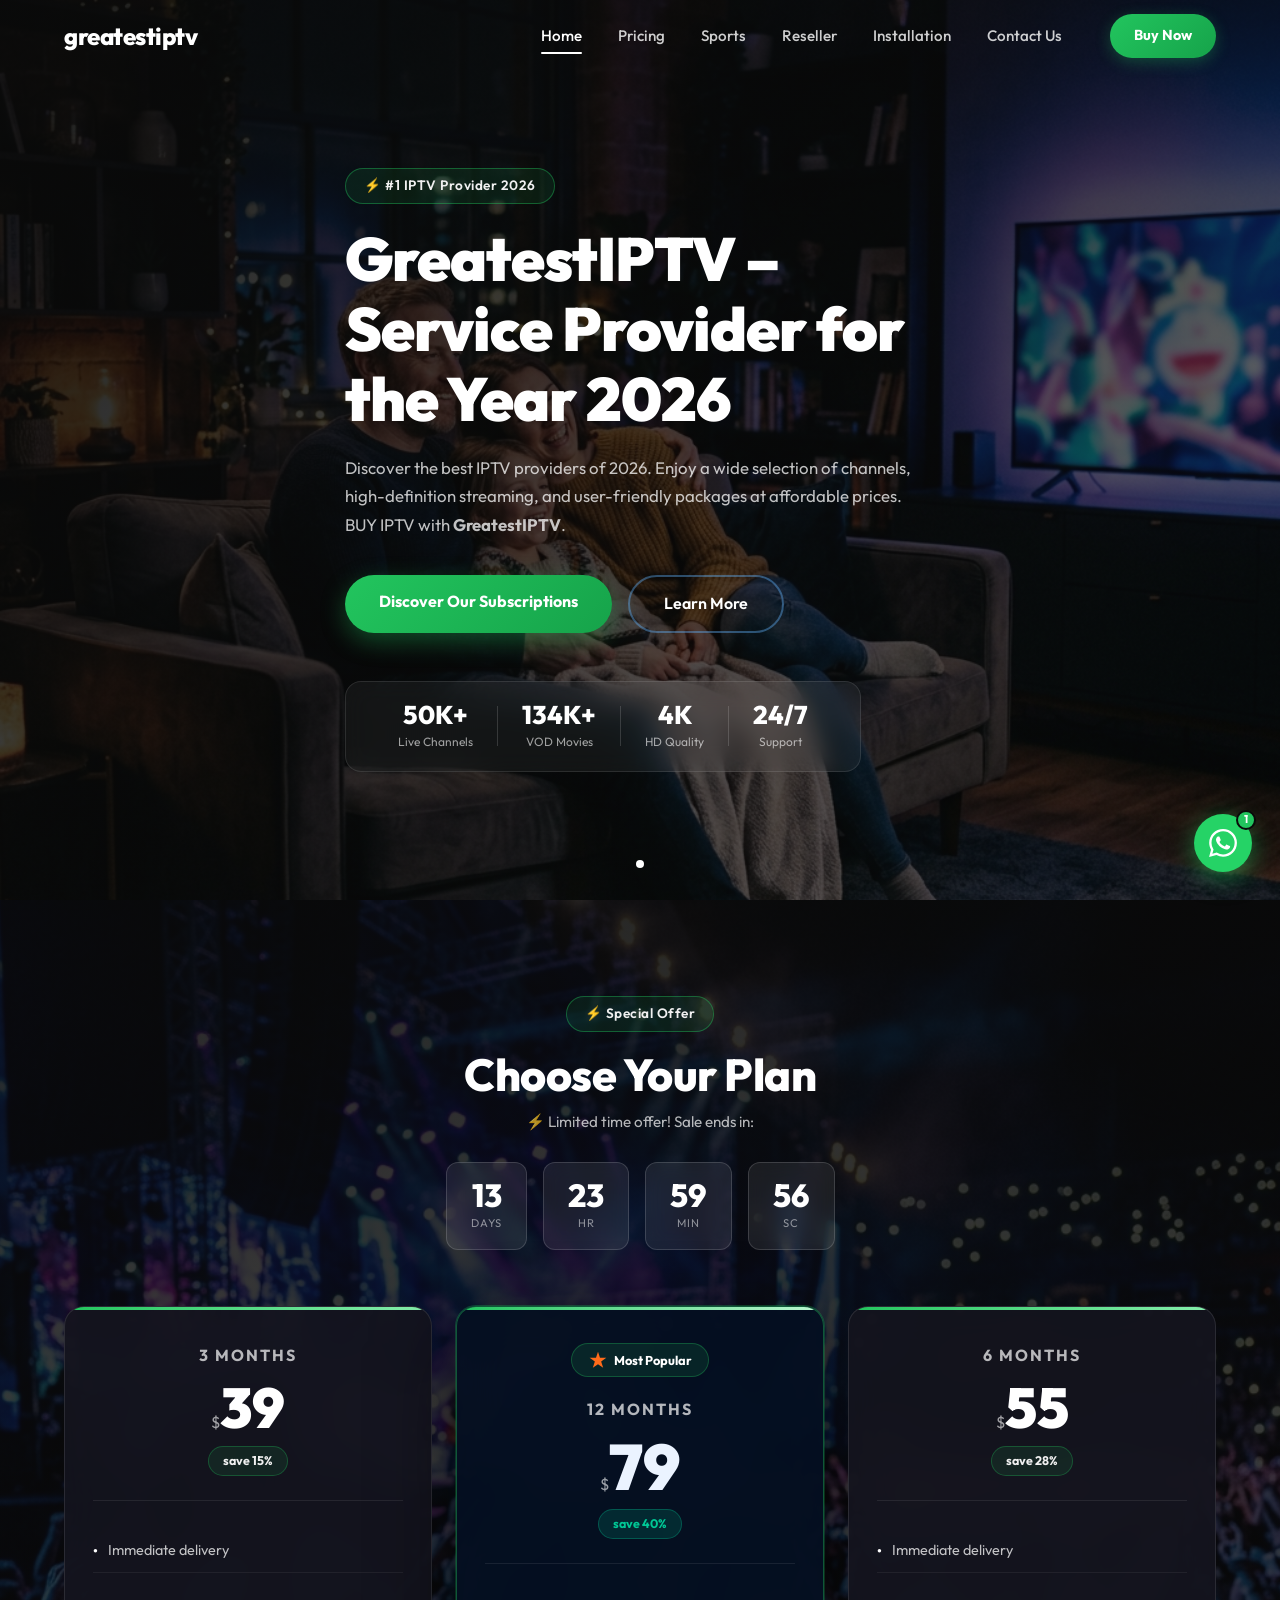
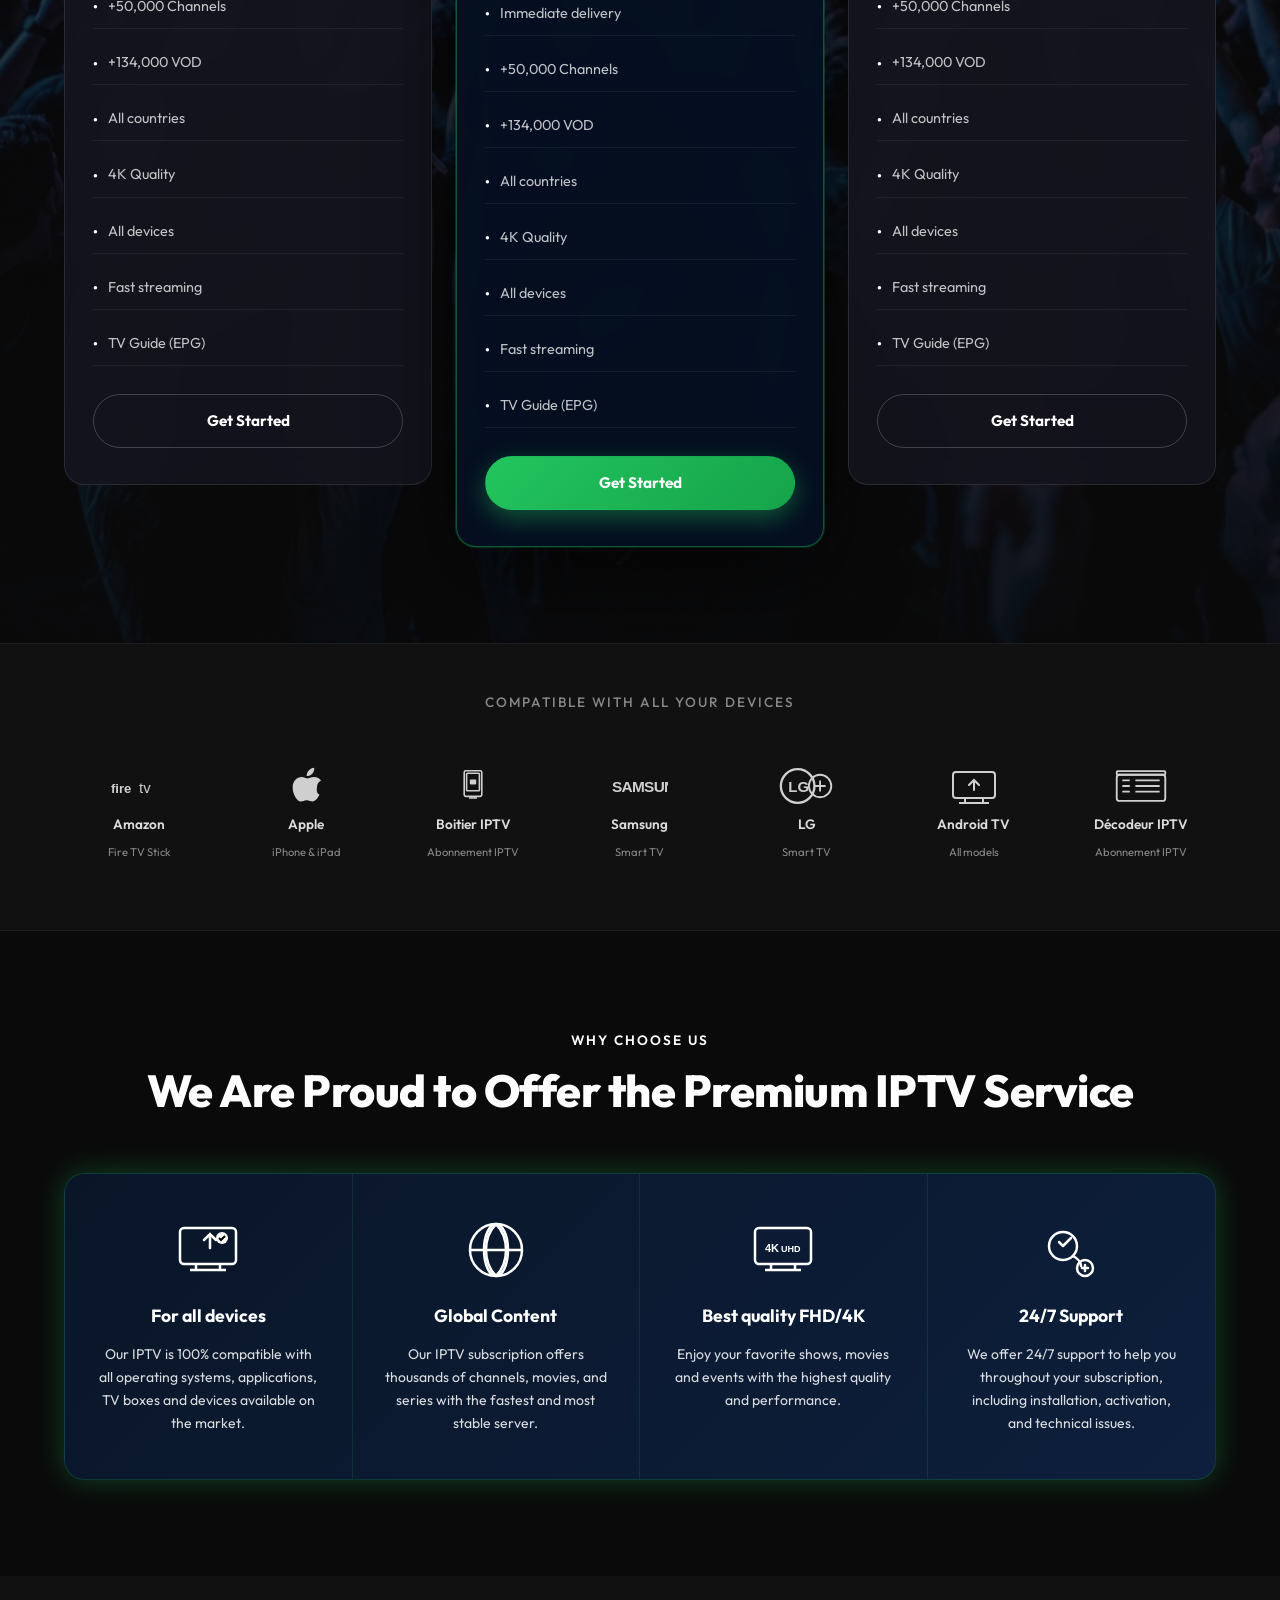
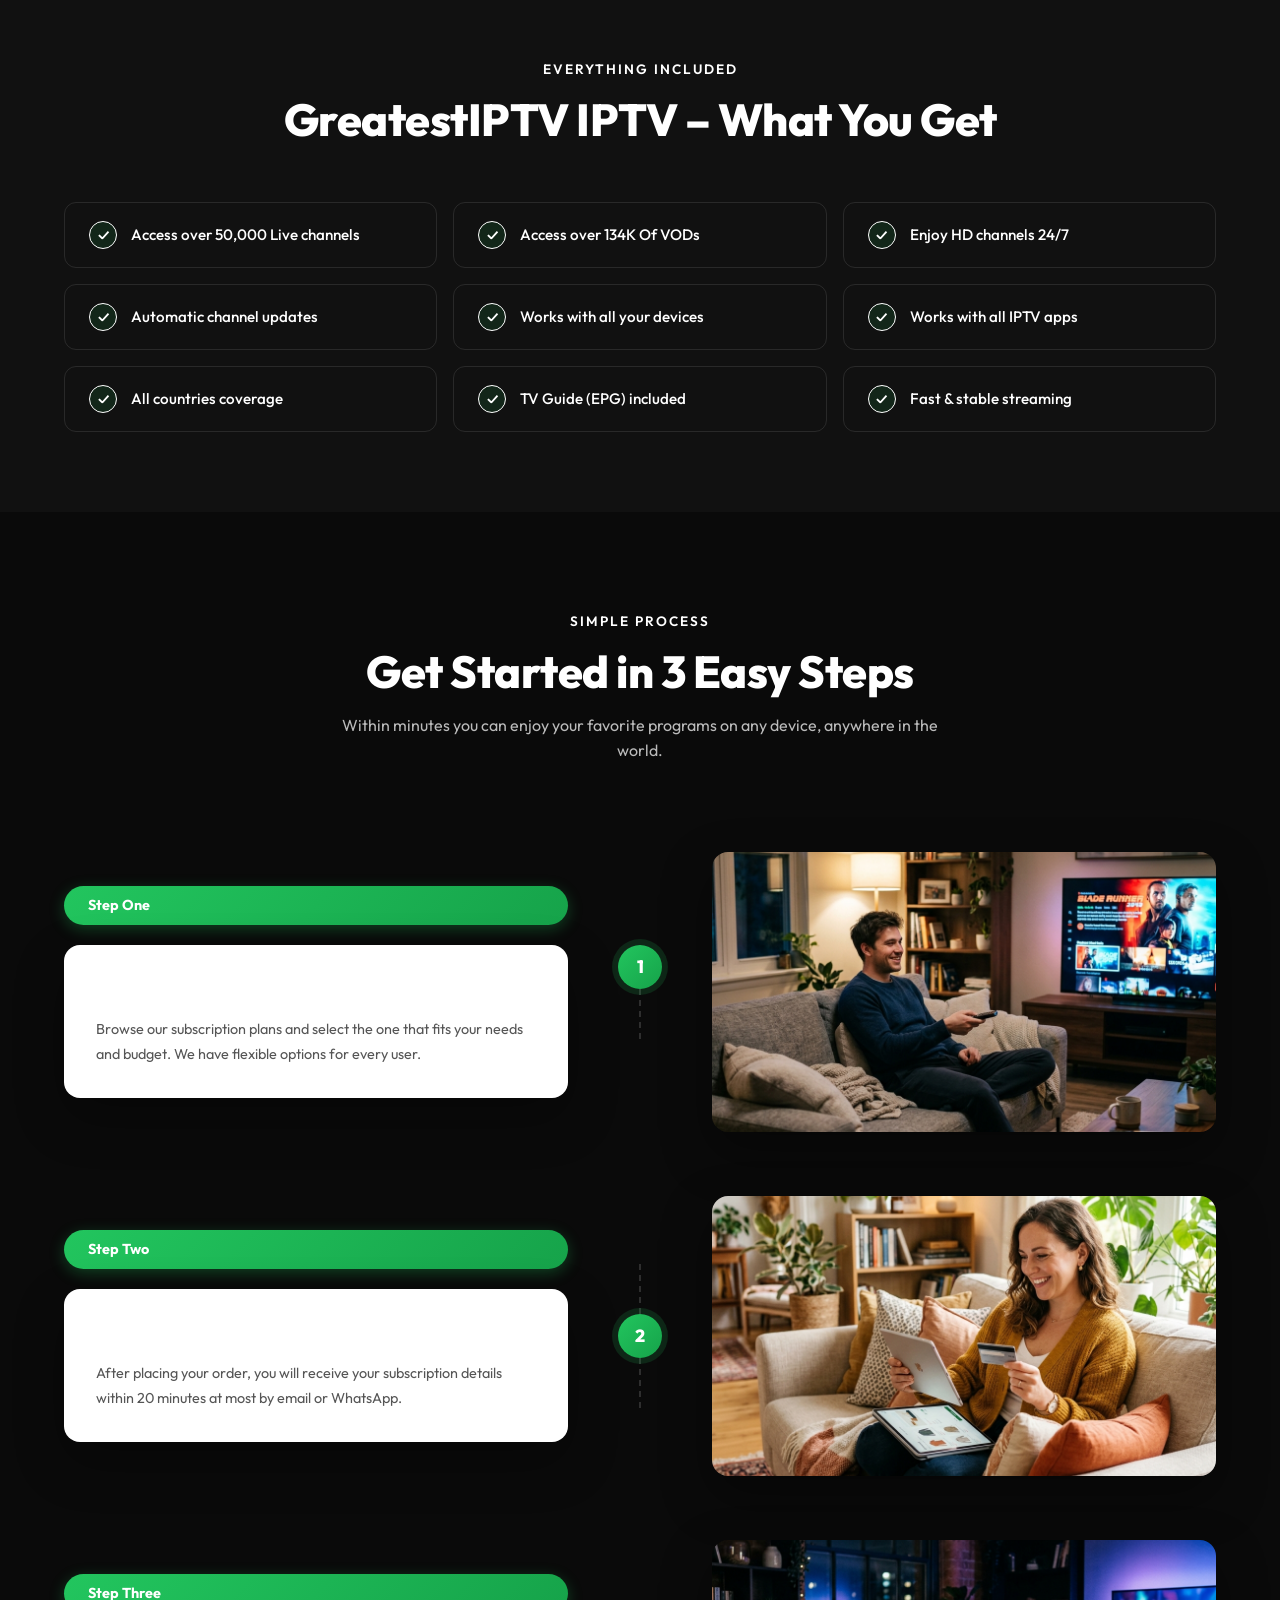
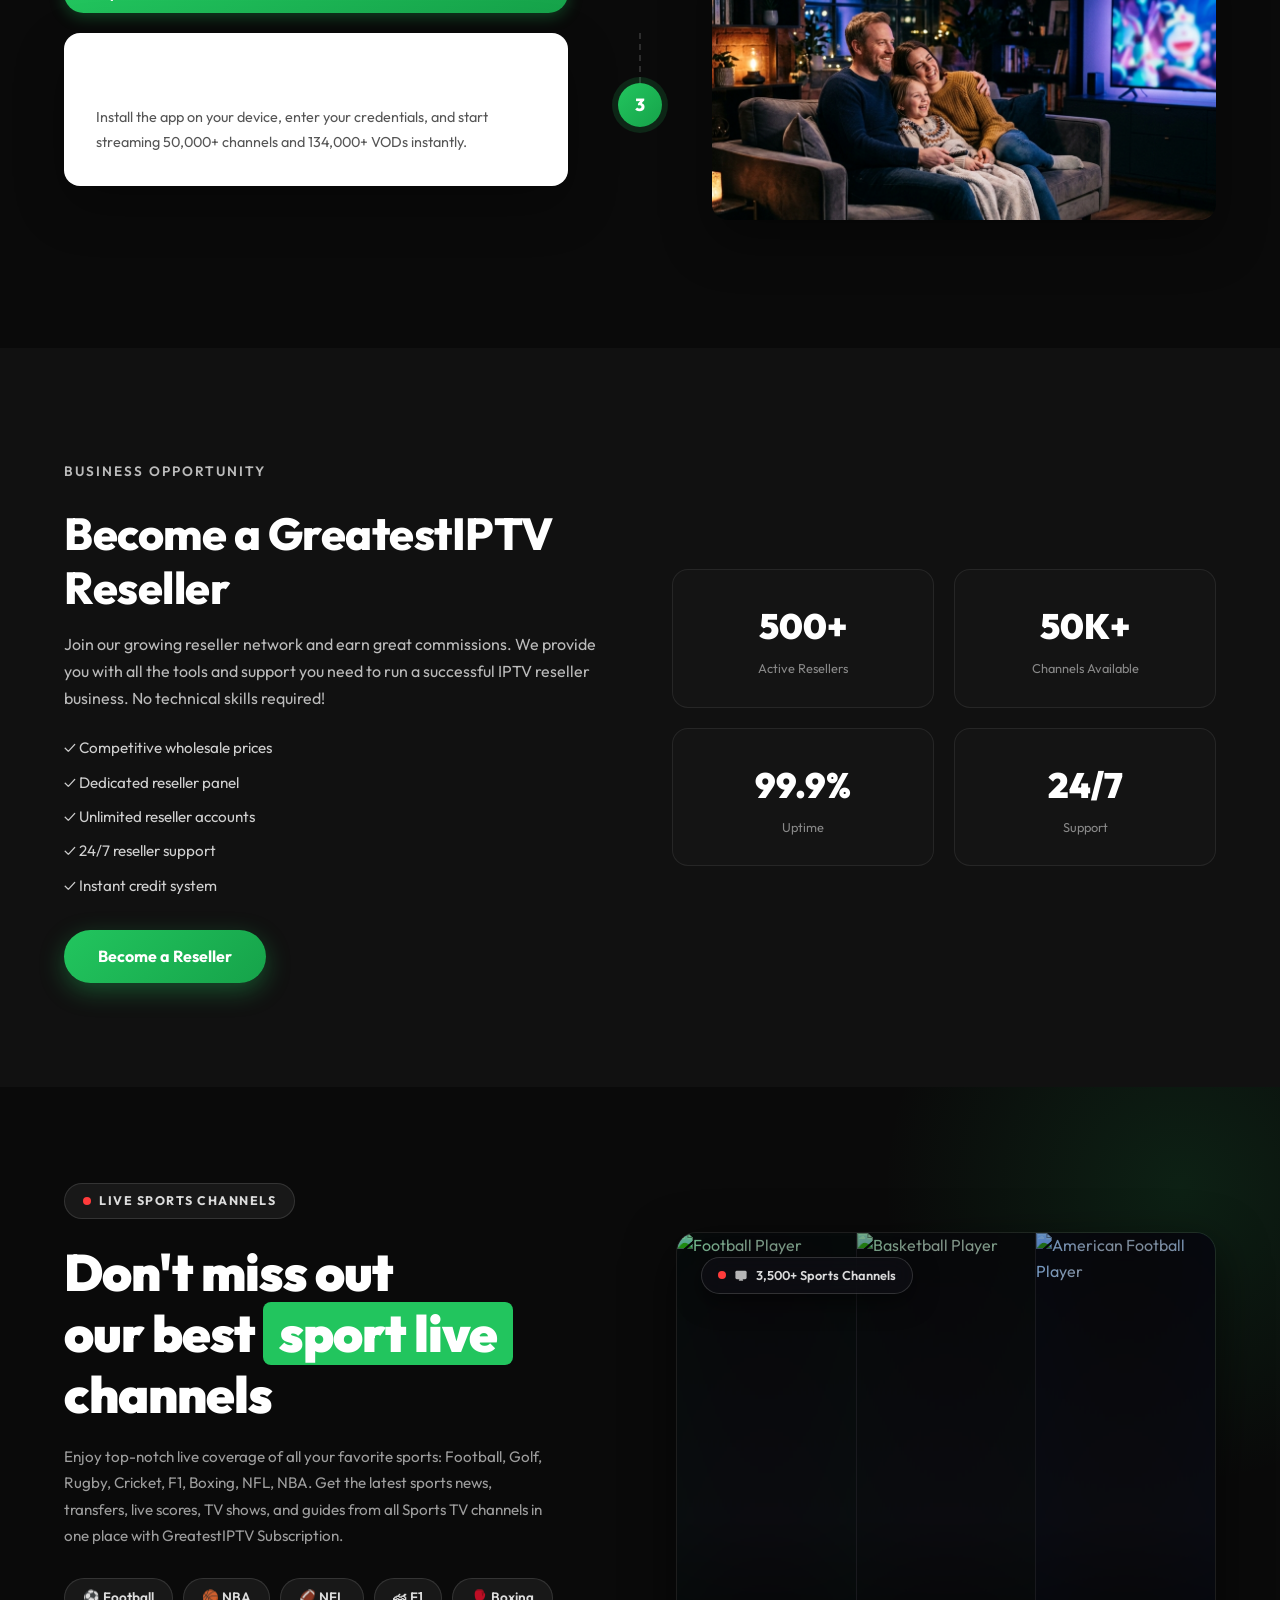
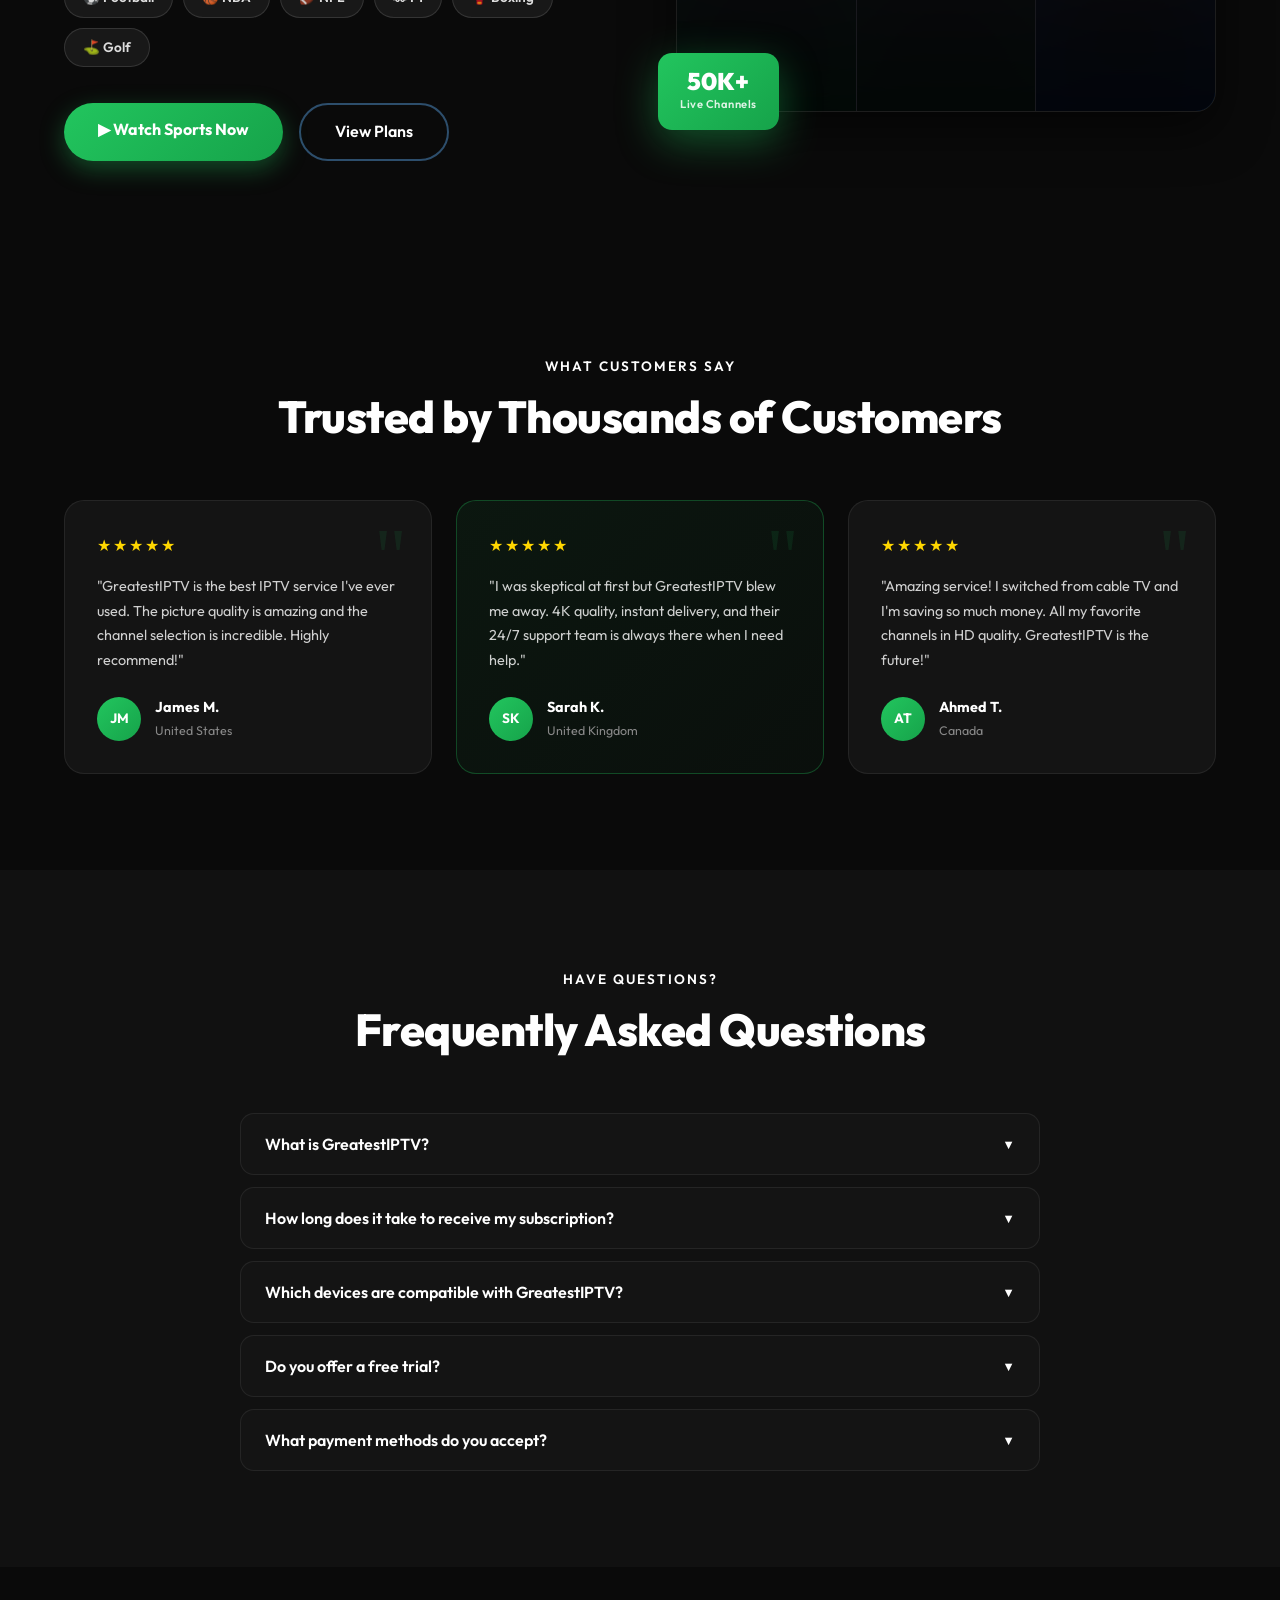
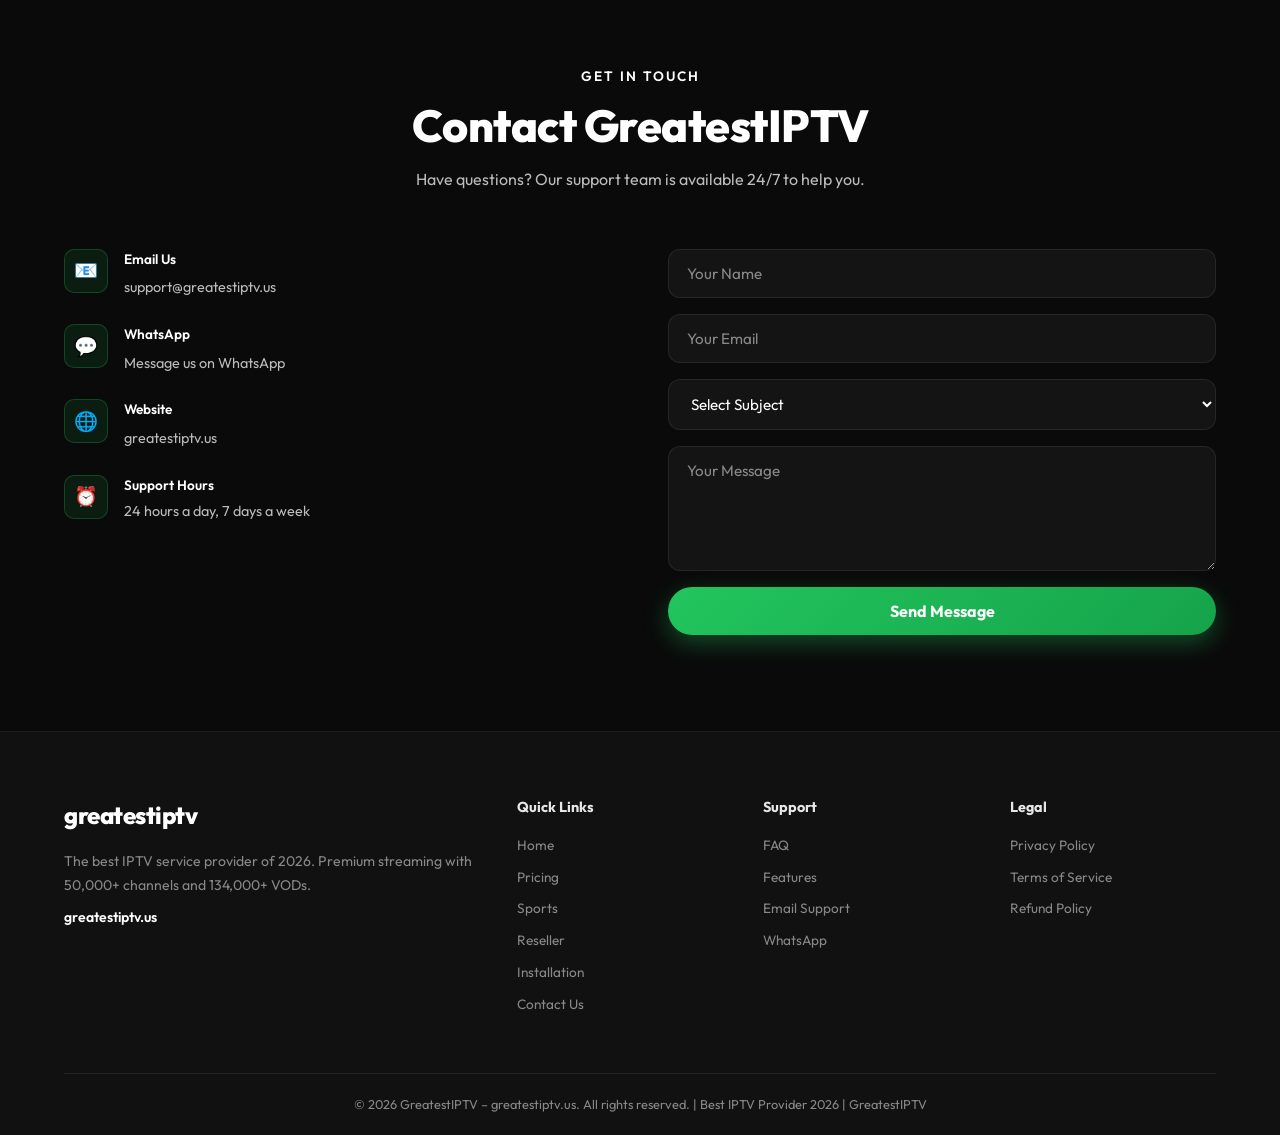
==== index.html @ e171daba "Rebrand: nobiptv -> greatestiptv | Green color scheme | Updated all metadata, logos, domains, emails" ====
﻿<!DOCTYPE html>
<html lang="en">
<head>
  <meta charset="UTF-8" />
  <meta name="viewport" content="width=device-width, initial-scale=1.0" />
  <title>GreatestIPTV – Best IPTV Service Provider 2026</title>
  <meta name="description" content="GreatestIPTV offers the best IPTV subscription service in 2026. Access 50,000+ live channels, 134,000+ VODs in HD/4K. Compatible with all devices." />
  <meta name="keywords" content="GreatestIPTV, IPTV subscription, best IPTV 2026, live channels, 4K streaming, IPTV provider" />
  <meta name="robots" content="index, follow" />
  <link rel="canonical" href="https://www.greatestiptv.us/" />
  <!-- Open Graph -->
  <meta property="og:title" content="GreatestIPTV – Best IPTV Service Provider 2026" />
  <meta property="og:description" content="Join GreatestIPTV for 50,000+ channels, 134,000+ VODs, and 4K streaming. Try the best IPTV service today!" />
  <meta property="og:url" content="https://www.greatestiptv.us/" />
  <meta property="og:type" content="website" />
  <link rel="preconnect" href="https://fonts.googleapis.com" />
  <link rel="preconnect" href="https://fonts.gstatic.com" crossorigin />
  <link href="https://fonts.googleapis.com/css2?family=Outfit:wght@300;400;500;600;700;800;900&display=swap" rel="stylesheet" />
  <link rel="icon" type="image/svg+xml" href="favicon.svg" />
  <link rel="icon" type="image/x-icon" href="favicon.ico" />
  <link rel="stylesheet" href="style.css" />
  <!-- Schema.org Structured Data -->
  <script type="application/ld+json">
  {
    "@context": "https://schema.org",
    "@type": "Organization",
    "name": "GreatestIPTV",
    "url": "https://www.greatestiptv.us/",
    "logo": "https://www.greatestiptv.us/favicon.svg",
    "description": "GreatestIPTV offers the best IPTV subscription service in 2026. Access 50,000+ live channels, 134,000+ VODs in HD/4K.",
    "contactPoint": {
      "@type": "ContactPoint",
      "telephone": "+212 780-105923",
      "contactType": "customer support"
    }
  }
  </script>
</head>
<body>

<!-- ===== NAVBAR ===== -->
<header class="navbar" id="navbar">
  <div class="nav-inner">
    <a href="index.html" class="logo" id="logo-link">
      <span class="logo-text">greatest<span class="logo-accent">iptv</span></span>
    </a>
    <nav class="nav-links" id="nav-links">
      <a href="index.html" class="nav-link active" id="nav-home">Home</a>
      <a href="pricing.html" class="nav-link" id="nav-pricing">Pricing</a>
      <a href="sports.html" class="nav-link" id="nav-sports">Sports</a>
      <a href="reseller.html" class="nav-link" id="nav-reseller">Reseller</a>
      <a href="installation.html" class="nav-link" id="nav-installation">Installation</a>
      <a href="contact.html" class="nav-link" id="nav-contact">Contact Us</a>
    </nav>
    <a href="https://wa.me/212780105923" target="_blank" class="btn-buy-now" id="btn-nav-buy">Buy Now</a>
    <button class="hamburger" id="hamburger" aria-label="Toggle menu">
      <span></span><span></span><span></span>
    </button>
  </div>
</header>

<!-- ===== HERO ===== -->
<section class="hero" id="home">
  <div class="hero-overlay"></div>
  <img src="hero_banner.png" alt="Family watching GreatestIPTV streaming" class="hero-bg" />
  <div class="hero-content">
    <div class="hero-badge">⚡ #1 IPTV Provider 2026</div>
    <h1 class="hero-title"><span class="accent">GreatestIPTV</span> – Service Provider for the Year <span class="accent">2026</span></h1>
    <p class="hero-sub">Discover the best IPTV providers of 2026. Enjoy a wide selection of channels, high-definition streaming, and user-friendly packages at affordable prices. BUY IPTV with <strong>GreatestIPTV</strong>.</p>
    <div class="hero-btns">
      <a href="#pricing" class="btn-primary" id="btn-hero-discover">Discover Our Subscriptions</a>
      <a href="#features" class="btn-ghost" id="btn-hero-learn">Learn More</a>
    </div>
    <div class="hero-stats">
      <div class="stat"><span class="stat-num">50K+</span><span class="stat-label">Live Channels</span></div>
      <div class="stat-divider"></div>
      <div class="stat"><span class="stat-num">134K+</span><span class="stat-label">VOD Movies</span></div>
      <div class="stat-divider"></div>
      <div class="stat"><span class="stat-num">4K</span><span class="stat-label">HD Quality</span></div>
      <div class="stat-divider"></div>
      <div class="stat"><span class="stat-num">24/7</span><span class="stat-label">Support</span></div>
    </div>
  </div>
  <div class="scroll-indicator">
    <div class="scroll-dot"></div>
  </div>
</section>

<!-- ===== PRICING ===== -->
<section class="pricing-section" id="pricing">
  <div class="pricing-bg">
    <img src="concert_crowd.png" alt="Live streaming entertainment background" class="pricing-bg-img" />
    <div class="pricing-overlay"></div>
  </div>
  <div class="container pricing-inner">
    <p class="special-offer-tag">⚡ Special Offer</p>
    <h2 class="section-title white">Choose Your <span class="accent">Plan</span></h2>
    <p class="pricing-sub">⚡ Limited time offer! Sale ends in:</p>

    <!-- Countdown -->
    <div class="countdown" id="countdown">
      <div class="cd-box"><span class="cd-num" id="cd-days">14</span><span class="cd-label">Days</span></div>
      <div class="cd-box"><span class="cd-num" id="cd-hours">23</span><span class="cd-label">Hr</span></div>
      <div class="cd-box"><span class="cd-num" id="cd-mins">59</span><span class="cd-label">Min</span></div>
      <div class="cd-box"><span class="cd-num" id="cd-secs">00</span><span class="cd-label">Sc</span></div>
    </div>

    <!-- Cards -->
    <div class="pricing-cards">
      <!-- 3 Months -->
      <div class="price-card" id="plan-3months">
        <div class="price-card-header">
          <h3>3 MONTHS</h3>
          <div class="price-amount">$<span>39</span></div>
          <div class="save-badge">save 15%</div>
        </div>
        <ul class="price-features">
          <li>Immediate delivery</li>
          <li>+50,000 Channels</li>
          <li>+134,000 VOD</li>
          <li>All countries</li>
          <li>4K Quality</li>
          <li>All devices</li>
          <li>Fast streaming</li>
          <li>TV Guide (EPG)</li>
        </ul>
        <a href="https://wa.me/212780105923?text=Hello%20GreatestIPTV,%20I%20want%20to%20order%20the%203%20Months%20plan" target="_blank" class="btn-price" id="btn-plan-3m">Get Started</a>
      </div>

      <!-- 12 Months (POPULAR) -->
      <div class="price-card popular" id="plan-12months">
        <div class="popular-badge">
          <svg viewBox="0 0 24 24" fill="#FF6B1A" width="20"><path d="M12 2l2.4 7.4H22l-6.2 4.5 2.4 7.4L12 17l-6.2 4.3 2.4-7.4L2 9.4h7.6z"/></svg>
          Most Popular
        </div>
        <div class="price-card-header">
          <h3>12 MONTHS</h3>
          <div class="price-amount">$<span>79</span></div>
          <div class="save-badge green">save 40%</div>
        </div>
        <ul class="price-features">
          <li>Immediate delivery</li>
          <li>+50,000 Channels</li>
          <li>+134,000 VOD</li>
          <li>All countries</li>
          <li>4K Quality</li>
          <li>All devices</li>
          <li>Fast streaming</li>
          <li>TV Guide (EPG)</li>
        </ul>
        <a href="https://wa.me/212780105923?text=Hello%20GreatestIPTV,%20I%20want%20to%20order%20the%2012%20Months%20plan" target="_blank" class="btn-price popular-btn" id="btn-plan-12m">Get Started</a>
      </div>

      <!-- 6 Months -->
      <div class="price-card" id="plan-6months">
        <div class="price-card-header">
          <h3>6 MONTHS</h3>
          <div class="price-amount">$<span>55</span></div>
          <div class="save-badge">save 28%</div>
        </div>
        <ul class="price-features">
          <li>Immediate delivery</li>
          <li>+50,000 Channels</li>
          <li>+134,000 VOD</li>
          <li>All countries</li>
          <li>4K Quality</li>
          <li>All devices</li>
          <li>Fast streaming</li>
          <li>TV Guide (EPG)</li>
        </ul>
        <a href="https://wa.me/212780105923?text=Hello%20GreatestIPTV,%20I%20want%20to%20order%20the%206%20Months%20plan" target="_blank" class="btn-price" id="btn-plan-6m">Get Started</a>
      </div>
    </div>
  </div>
</section>

<!-- ===== DEVICE BRANDS ===== -->
<section class="devices-bar" id="devices-bar">
  <div class="container">
    <p class="devices-label">Compatible with all your devices</p>
    <div class="devices-grid">
      <div class="device-item">
        <div class="device-icon">
          <svg viewBox="0 0 60 40" fill="white" xmlns="http://www.w3.org/2000/svg">
            <text x="0" y="28" font-size="14" font-weight="bold" fill="white" font-family="Arial">fire</text>
            <text x="30" y="28" font-size="16" font-weight="300" fill="white" font-family="Arial">tv</text>
          </svg>
        </div>
        <span class="device-name">Amazon</span>
        <span class="device-sub">Fire TV Stick</span>
      </div>
      <div class="device-item">
        <div class="device-icon">
          <svg viewBox="0 0 40 48" fill="white" xmlns="http://www.w3.org/2000/svg">
            <path d="M33.2 25.4c-.1-3.4 1.6-6.1 4.8-8-1.8-2.6-4.5-4-8-4.2-3.3-.3-6.9 1.9-8.2 1.9-1.4 0-4.5-1.8-7.1-1.8-5.2.1-10.7 4.3-10.7 12.7 0 7.5 5.2 16.5 9.6 16.5 2.3.1 3.8-1.5 7.2-1.5 3.3 0 4.6 1.5 7.3 1.5 4.5 0 8.1-8.2 8.1-8.2-4.5-2-3-7.9-3-8.9z"/>
            <path d="M27.5 9.2c2.7-3.2 2.4-6.1 2.3-7.2-2.3.1-4.9 1.6-6.5 3.3-1.7 1.9-2.7 4.3-2.5 6.8 2.5.2 4.8-1.1 6.7-2.9z"/>
          </svg>
        </div>
        <span class="device-name">Apple</span>
        <span class="device-sub">iPhone &amp; iPad</span>
      </div>
      <div class="device-item">
        <div class="device-icon">
          <svg viewBox="0 0 50 50" fill="none" stroke="white" stroke-width="2" xmlns="http://www.w3.org/2000/svg">
            <rect x="14" y="6" width="22" height="32" rx="2"/>
            <rect x="17" y="9" width="16" height="22" rx="1"/>
            <path d="M20 40h10M23 38v3M27 38v3"/>
            <rect x="21" y="17" width="8" height="6" rx="1" fill="white" stroke="none"/>
          </svg>
        </div>
        <span class="device-name">Boitier IPTV</span>
        <span class="device-sub">Abonnement IPTV</span>
      </div>
      <div class="device-item">
        <div class="device-icon">
          <svg viewBox="0 0 80 30" fill="white" xmlns="http://www.w3.org/2000/svg">
            <text x="0" y="24" font-size="22" font-weight="bold" fill="white" font-family="Arial" letter-spacing="-1">SAMSUNG</text>
          </svg>
        </div>
        <span class="device-name">Samsung</span>
        <span class="device-sub">Smart TV</span>
      </div>
      <div class="device-item">
        <div class="device-icon">
          <svg viewBox="0 0 60 40" fill="none" xmlns="http://www.w3.org/2000/svg">
            <ellipse cx="20" cy="20" rx="18" ry="18" stroke="white" stroke-width="2.5"/>
            <text x="10" y="26" font-size="16" font-weight="bold" fill="white" font-family="Arial">LG</text>
            <circle cx="44" cy="20" r="12" stroke="white" stroke-width="2"/>
            <path d="M38 20h12M44 14v12" stroke="white" stroke-width="2"/>
          </svg>
        </div>
        <span class="device-name">LG</span>
        <span class="device-sub">Smart TV</span>
      </div>
      <div class="device-item">
        <div class="device-icon">
          <svg viewBox="0 0 50 40" fill="none" stroke="white" stroke-width="2" xmlns="http://www.w3.org/2000/svg">
            <rect x="4" y="6" width="42" height="26" rx="3"/>
            <path d="M16 32v5M34 32v5M10 37h30"/>
            <path d="M20 19l5-5 5 5M25 14v10" stroke-linecap="round"/>
          </svg>
        </div>
        <span class="device-name">Android TV</span>
        <span class="device-sub">All models</span>
      </div>
      <div class="device-item">
        <div class="device-icon">
          <svg viewBox="0 0 60 40" fill="none" stroke="white" stroke-width="2" xmlns="http://www.w3.org/2000/svg">
            <rect x="4" y="8" width="52" height="28" rx="3"/>
            <path d="M10 14h8M10 20h8M10 26h8"/>
            <path d="M24 14h26M24 20h26M24 26h26"/>
            <rect x="4" y="4" width="52" height="4" rx="1"/>
          </svg>
        </div>
        <span class="device-name">Décodeur IPTV</span>
        <span class="device-sub">Abonnement IPTV</span>
      </div>
    </div>
  </div>
</section>

<!-- ===== FEATURES ===== -->
<section class="features" id="features">
  <div class="container">
    <div class="section-header">
      <p class="section-tag">Why Choose Us</p>
      <h2 class="section-title">We Are Proud to Offer the <span class="accent">Premium IPTV</span> Service</h2>
    </div>
    <div class="features-card">
      <div class="feature-item">
        <div class="feature-icon">
          <svg viewBox="0 0 64 64" fill="none" stroke="white" stroke-width="2.5" xmlns="http://www.w3.org/2000/svg">
            <rect x="4" y="10" width="56" height="36" rx="4"/>
            <path d="M20 46v6M44 46v6M14 52h36"/>
            <path d="M28 22l6-6 6 6M34 16v14" stroke-linecap="round"/>
            <circle cx="46" cy="20" r="6" fill="white" stroke="none"/>
            <path d="M43 20l2 2 4-4" stroke="black" stroke-width="2"/>
          </svg>
        </div>
        <h3>For all devices</h3>
        <p>Our IPTV is 100% compatible with all operating systems, applications, TV boxes and devices available on the market.</p>
      </div>
      <div class="feature-item">
        <div class="feature-icon">
          <svg viewBox="0 0 64 64" fill="none" stroke="white" stroke-width="2.5" xmlns="http://www.w3.org/2000/svg">
            <circle cx="32" cy="32" r="26"/>
            <ellipse cx="32" cy="32" rx="12" ry="26"/>
            <path d="M6 32h52M32 6c-6 6-10 14-10 26s4 20 10 26M32 6c6 6 10 14 10 26s-4 20-10 26"/>
          </svg>
        </div>
        <h3>Global Content</h3>
        <p>Our IPTV subscription offers thousands of channels, movies, and series with the fastest and most stable server.</p>
      </div>
      <div class="feature-item">
        <div class="feature-icon">
          <svg viewBox="0 0 64 64" fill="none" stroke="white" stroke-width="2.5" xmlns="http://www.w3.org/2000/svg">
            <rect x="4" y="10" width="56" height="36" rx="4"/>
            <path d="M20 46v6M44 46v6M14 52h36"/>
            <text x="14" y="34" font-size="11" font-weight="bold" fill="white" stroke="none" font-family="Arial">4K</text>
            <text x="30" y="34" font-size="9" font-weight="bold" fill="white" stroke="none" font-family="Arial">UHD</text>
          </svg>
        </div>
        <h3>Best quality FHD/4K</h3>
        <p>Enjoy your favorite shows, movies and events with the highest quality and performance.</p>
      </div>
      <div class="feature-item">
        <div class="feature-icon">
          <svg viewBox="0 0 64 64" fill="none" stroke="white" stroke-width="2.5" xmlns="http://www.w3.org/2000/svg">
            <circle cx="24" cy="28" r="14"/>
            <path d="M20 24l4 4 8-8" stroke-linecap="round" stroke-linejoin="round"/>
            <path d="M34 38c4 2 8 6 8 10" stroke-linecap="round"/>
            <circle cx="46" cy="50" r="8"/>
            <path d="M43 50h6M46 47v6" stroke-linecap="round"/>
          </svg>
        </div>
        <h3>24/7 Support</h3>
        <p>We offer 24/7 support to help you throughout your subscription, including installation, activation, and technical issues.</p>
      </div>
    </div>
  </div>
</section>

<!-- ===== CHECKLIST FEATURES ===== -->
<section class="checklist-section" id="checklist">
  <div class="container">
    <div class="section-header">
      <p class="section-tag">Everything Included</p>
      <h2 class="section-title"><span class="accent">GreatestIPTV</span> IPTV – What You Get</h2>
    </div>
    <div class="checklist-grid">
      <div class="check-item">
        <div class="check-icon">✓</div>
        <span>Access over 50,000 Live channels</span>
      </div>
      <div class="check-item">
        <div class="check-icon">✓</div>
        <span>Access over 134K Of VODs</span>
      </div>
      <div class="check-item">
        <div class="check-icon">✓</div>
        <span>Enjoy HD channels 24/7</span>
      </div>
      <div class="check-item">
        <div class="check-icon">✓</div>
        <span>Automatic channel updates</span>
      </div>
      <div class="check-item">
        <div class="check-icon">✓</div>
        <span>Works with all your devices</span>
      </div>
      <div class="check-item">
        <div class="check-icon">✓</div>
        <span>Works with all IPTV apps</span>
      </div>
      <div class="check-item">
        <div class="check-icon">✓</div>
        <span>All countries coverage</span>
      </div>
      <div class="check-item">
        <div class="check-icon">✓</div>
        <span>TV Guide (EPG) included</span>
      </div>
      <div class="check-item">
        <div class="check-icon">✓</div>
        <span>Fast &amp; stable streaming</span>
      </div>
    </div>
  </div>
</section>

<!-- ===== HOW IT WORKS ===== -->
<section class="how-it-works" id="installation">
  <div class="container">
    <div class="section-header">
      <p class="section-tag">Simple Process</p>
      <h2 class="section-title">Get Started in <span class="accent">3 Easy Steps</span></h2>
      <p class="section-desc">Within minutes you can enjoy your favorite programs on any device, anywhere in the world.</p>
    </div>
    <div class="steps-timeline">
      <!-- Step 1 -->
      <div class="step-row" id="step-1">
        <div class="step-content left">
          <div class="step-badge">Step One</div>
          <div class="step-card">
            <h3 class="step-title accent">Choose your plan.</h3>
            <p>Browse our subscription plans and select the one that fits your needs and budget. We have flexible options for every user.</p>
          </div>
        </div>
        <div class="step-connector">
          <div class="step-dot">1</div>
          <div class="step-line"></div>
        </div>
        <div class="step-image right">
          <img src="man_watching.png" alt="Man choosing GreatestIPTV plan" />
        </div>
      </div>

      <!-- Step 2 -->
      <div class="step-row reverse" id="step-2">
        <div class="step-image left">
          <img src="woman_ordering.png" alt="Woman ordering GreatestIPTV subscription" />
        </div>
        <div class="step-connector">
          <div class="step-line top"></div>
          <div class="step-dot">2</div>
          <div class="step-line"></div>
        </div>
        <div class="step-content right">
          <div class="step-badge">Step Two</div>
          <div class="step-card">
            <h3 class="step-title accent">Place your order.</h3>
            <p>After placing your order, you will receive your subscription details within 20 minutes at most by email or WhatsApp.</p>
          </div>
        </div>
      </div>

      <!-- Step 3 -->
      <div class="step-row" id="step-3">
        <div class="step-content left">
          <div class="step-badge">Step Three</div>
          <div class="step-card">
            <h3 class="step-title accent">Enjoy streaming!</h3>
            <p>Install the app on your device, enter your credentials, and start streaming 50,000+ channels and 134,000+ VODs instantly.</p>
          </div>
        </div>
        <div class="step-connector">
          <div class="step-line top"></div>
          <div class="step-dot">3</div>
        </div>
        <div class="step-image right">
          <img src="hero_banner.png" alt="Family enjoying GreatestIPTV" />
        </div>
      </div>
    </div>
  </div>
</section>

<!-- ===== RESELLER ===== -->
<section class="reseller-section" id="reseller">
  <div class="container">
    <div class="reseller-inner">
      <div class="reseller-text">
        <p class="section-tag">Business Opportunity</p>
        <h2 class="section-title">Become a <span class="accent">GreatestIPTV</span> Reseller</h2>
        <p>Join our growing reseller network and earn great commissions. We provide you with all the tools and support you need to run a successful IPTV reseller business. No technical skills required!</p>
        <ul class="reseller-perks">
          <li>✓ Competitive wholesale prices</li>
          <li>✓ Dedicated reseller panel</li>
          <li>✓ Unlimited reseller accounts</li>
          <li>✓ 24/7 reseller support</li>
          <li>✓ Instant credit system</li>
        </ul>
        <a href="#contact" class="btn-primary" id="btn-reseller">Become a Reseller</a>
      </div>
      <div class="reseller-stats-grid">
        <div class="r-stat">
          <span class="r-num">500+</span>
          <span class="r-label">Active Resellers</span>
        </div>
        <div class="r-stat">
          <span class="r-num">50K+</span>
          <span class="r-label">Channels Available</span>
        </div>
        <div class="r-stat">
          <span class="r-num">99.9%</span>
          <span class="r-label">Uptime</span>
        </div>
        <div class="r-stat">
          <span class="r-num">24/7</span>
          <span class="r-label">Support</span>
        </div>
      </div>
    </div>
  </div>
</section>

<!-- ===== LIVE SPORTS ===== -->
<section class="sports-section" id="sports">
  <div class="container">
    <div class="sports-inner">
      <!-- Left: Text Content -->
      <div class="sports-text fade-up">
        <div class="sports-live-badge">
          <span class="live-dot"></span> LIVE SPORTS CHANNELS
        </div>
        <h2 class="sports-headline">
          Don't miss out<br>
          our best <span class="sports-highlight">sport live</span><br>
          channels
        </h2>
        <p class="sports-desc">
          Enjoy top-notch live coverage of all your favorite sports: Football, Golf,
          Rugby, Cricket, F1, Boxing, NFL, NBA. Get the latest sports news,
          transfers, live scores, TV shows, and guides from all Sports TV
          channels in one place with GreatestIPTV Subscription.
        </p>
        <div class="sports-pills">
          <span class="sport-pill" id="pill-football">⚽ Football</span>
          <span class="sport-pill" id="pill-nba">🏀 NBA</span>
          <span class="sport-pill" id="pill-nfl">🏈 NFL</span>
          <span class="sport-pill" id="pill-f1">🏎 F1</span>
          <span class="sport-pill" id="pill-boxing">🥊 Boxing</span>
          <span class="sport-pill" id="pill-golf">⛳ Golf</span>
        </div>
        <div class="sports-btns">
          <a href="#pricing" class="btn-primary" id="btn-sports-watch">▶ Watch Sports Now</a>
          <a href="#pricing" class="btn-ghost" id="btn-sports-plans">View Plans</a>
        </div>
      </div>

      <!-- Right: Premium Sports Showcase -->
      <div class="sports-visual fade-up">
        <div class="sports-showcase-wrapper">
          <div class="sports-showcase-inner">
            <!-- Panel 1: Football -->
            <div class="showcase-panel">
              <img src="https://images.unsplash.com/photo-1579952363873-27f3bade9f55?q=80&w=600&auto=format&fit=crop" alt="Football Player" />
              <div class="panel-overlay green-glow"></div>
            </div>
            <!-- Panel 2: Basketball (Center) -->
            <div class="showcase-panel">
              <img src="https://images.unsplash.com/photo-1546519638-68e109498ffc?q=80&w=600&auto=format&fit=crop" alt="Basketball Player" />
              <div class="panel-overlay purple-glow"></div>
            </div>
            <!-- Panel 3: American Football -->
            <div class="showcase-panel">
              <img src="https://images.unsplash.com/photo-1566577739112-5180d4bf9390?q=80&w=600&auto=format&fit=crop" alt="American Football Player" />
              <div class="panel-overlay blue-glow"></div>
            </div>
          </div>
          <!-- Absolute Badge over the whole showcase -->
          <div class="sports-channels-badge absolute-badge">
            <span class="live-dot red"></span>
            <svg viewBox="0 0 20 20" fill="currentColor" width="14" style="color:rgba(255,255,255,0.7)"><rect x="2" y="4" width="16" height="12" rx="2"/><path d="M7 17h6M10 16v2" stroke="white" stroke-width="1.5" fill="none"/></svg>
            3,500+ Sports Channels
          </div>
        </div>

        <!-- Floating stat -->
        <div class="sports-float-stat">
          <span class="float-num">50K+</span>
          <span class="float-label">Live Channels</span>
        </div>
      </div>
    </div>
  </div>
</section>

<!-- ===== TESTIMONIALS ===== -->
<section class="testimonials" id="testimonials">
  <div class="container">
    <div class="section-header">
      <p class="section-tag">What Customers Say</p>
      <h2 class="section-title">Trusted by <span class="accent">Thousands</span> of Customers</h2>
    </div>
    <div class="testimonials-grid">
      <div class="testimonial-card">
        <div class="stars">★★★★★</div>
        <p>"GreatestIPTV is the best IPTV service I've ever used. The picture quality is amazing and the channel selection is incredible. Highly recommend!"</p>
        <div class="reviewer">
          <div class="reviewer-avatar">JM</div>
          <div><strong>James M.</strong><span>United States</span></div>
        </div>
      </div>
      <div class="testimonial-card featured">
        <div class="stars">★★★★★</div>
        <p>"I was skeptical at first but GreatestIPTV blew me away. 4K quality, instant delivery, and their 24/7 support team is always there when I need help."</p>
        <div class="reviewer">
          <div class="reviewer-avatar">SK</div>
          <div><strong>Sarah K.</strong><span>United Kingdom</span></div>
        </div>
      </div>
      <div class="testimonial-card">
        <div class="stars">★★★★★</div>
        <p>"Amazing service! I switched from cable TV and I'm saving so much money. All my favorite channels in HD quality. GreatestIPTV is the future!"</p>
        <div class="reviewer">
          <div class="reviewer-avatar">AT</div>
          <div><strong>Ahmed T.</strong><span>Canada</span></div>
        </div>
      </div>
    </div>
  </div>
</section>

<!-- ===== FAQ ===== -->
<section class="faq-section" id="faq">
  <div class="container">
    <div class="section-header">
      <p class="section-tag">Have Questions?</p>
      <h2 class="section-title">Frequently Asked <span class="accent">Questions</span></h2>
    </div>
    <div class="faq-list">
      <div class="faq-item" id="faq-1">
        <button class="faq-question" onclick="toggleFaq(this)">
          What is GreatestIPTV? <span class="faq-arrow">▼</span>
        </button>
        <div class="faq-answer">
          <p>GreatestIPTV is a premium IPTV service provider offering over 50,000 live channels and 134,000+ VODs in HD and 4K quality. Compatible with all devices including Smart TVs, smartphones, tablets, and more.</p>
        </div>
      </div>
      <div class="faq-item" id="faq-2">
        <button class="faq-question" onclick="toggleFaq(this)">
          How long does it take to receive my subscription? <span class="faq-arrow">▼</span>
        </button>
        <div class="faq-answer">
          <p>After placing your order, you will receive your login credentials within 20 minutes via email or WhatsApp. Our system is automated to ensure fast delivery 24/7.</p>
        </div>
      </div>
      <div class="faq-item" id="faq-3">
        <button class="faq-question" onclick="toggleFaq(this)">
          Which devices are compatible with GreatestIPTV? <span class="faq-arrow">▼</span>
        </button>
        <div class="faq-answer">
          <p>GreatestIPTV works on Amazon Fire TV Stick, Apple devices (iPhone, iPad, Apple TV), Samsung Smart TVs, LG Smart TVs, Android TV boxes, IPTV decoders, and any device with an internet connection.</p>
        </div>
      </div>
      <div class="faq-item" id="faq-4">
        <button class="faq-question" onclick="toggleFaq(this)">
          Do you offer a free trial? <span class="faq-arrow">▼</span>
        </button>
        <div class="faq-answer">
          <p>Yes! We offer a free trial so you can experience GreatestIPTV before committing to a subscription. Contact us via WhatsApp or email to request your free trial access.</p>
        </div>
      </div>
      <div class="faq-item" id="faq-5">
        <button class="faq-question" onclick="toggleFaq(this)">
          What payment methods do you accept? <span class="faq-arrow">▼</span>
        </button>
        <div class="faq-answer">
          <p>We accept PayPal, credit/debit cards, cryptocurrency, and other secure payment methods. All transactions are 100% safe and encrypted.</p>
        </div>
      </div>
    </div>
  </div>
</section>

<!-- ===== CONTACT ===== -->
<section class="contact-section" id="contact">
  <div class="container">
    <div class="section-header">
      <p class="section-tag">Get In Touch</p>
      <h2 class="section-title">Contact <span class="accent">GreatestIPTV</span></h2>
      <p class="section-desc">Have questions? Our support team is available 24/7 to help you.</p>
    </div>
    <div class="contact-inner">
      <div class="contact-info">
        <div class="contact-item">
          <div class="contact-icon">📧</div>
          <div>
            <h4>Email Us</h4>
            <a href="mailto:support@greatestiptv.us" id="link-email">support@greatestiptv.us</a>
          </div>
        </div>
        <div class="contact-item">
          <div class="contact-icon">💬</div>
          <div>
            <h4>WhatsApp</h4>
            <a href="https://wa.me/212780105923" target="_blank" id="link-whatsapp">Message us on WhatsApp</a>
          </div>
        </div>
        <div class="contact-item">
          <div class="contact-icon">🌐</div>
          <div>
            <h4>Website</h4>
            <a href="https://www.greatestiptv.us" id="link-website">greatestiptv.us</a>
          </div>
        </div>
        <div class="contact-item">
          <div class="contact-icon">⏰</div>
          <div>
            <h4>Support Hours</h4>
            <p>24 hours a day, 7 days a week</p>
          </div>
        </div>
      </div>
      <form class="contact-form" id="contact-form" onsubmit="submitForm(event)">
        <div class="form-group">
          <input type="text" id="form-name" placeholder="Your Name" required />
        </div>
        <div class="form-group">
          <input type="email" id="form-email" placeholder="Your Email" required />
        </div>
        <div class="form-group">
          <select id="form-subject">
            <option value="">Select Subject</option>
            <option value="subscription">Subscription Inquiry</option>
            <option value="technical">Technical Support</option>
            <option value="reseller">Reseller Inquiry</option>
            <option value="other">Other</option>
          </select>
        </div>
        <div class="form-group">
          <textarea id="form-message" placeholder="Your Message" rows="5" required></textarea>
        </div>
        <button type="submit" class="btn-primary full-width" id="btn-form-submit">Send Message</button>
        <div class="form-success" id="form-success" style="display:none;">✓ Message sent! We'll reply within 24 hours.</div>
      </form>
    </div>
  </div>
</section>

<!-- ===== FOOTER ===== -->
<footer class="footer" id="footer">
  <div class="container">
    <div class="footer-grid">
      <div class="footer-brand">
        <a href="#home" class="logo">
          <span class="logo-text">greatest<span class="logo-accent">iptv</span></span>
        </a>
        <p>The best IPTV service provider of 2026. Premium streaming with 50,000+ channels and 134,000+ VODs.</p>
        <p class="footer-domain">greatestiptv.us</p>
      </div>
      <div class="footer-links">
        <h4>Quick Links</h4>
        <a href="index.html" id="footer-home">Home</a>
        <a href="pricing.html" id="footer-pricing">Pricing</a>
        <a href="sports.html" id="footer-sports">Sports</a>
        <a href="reseller.html" id="footer-reseller">Reseller</a>
        <a href="installation.html" id="footer-install">Installation</a>
        <a href="contact.html" id="footer-contact">Contact Us</a>
      </div>
      <div class="footer-links">
        <h4>Support</h4>
        <a href="#faq" id="footer-faq">FAQ</a>
        <a href="#features" id="footer-features">Features</a>
        <a href="mailto:support@greatestiptv.us" id="footer-email">Email Support</a>
        <a href="https://wa.me/212780105923" target="_blank" id="footer-wa">WhatsApp</a>
      </div>
      <div class="footer-links">
        <h4>Legal</h4>
        <a href="#" id="footer-privacy">Privacy Policy</a>
        <a href="#" id="footer-terms">Terms of Service</a>
        <a href="#" id="footer-refund">Refund Policy</a>
      </div>
    </div>
    <div class="footer-bottom">
      <p>© 2026 GreatestIPTV – greatestiptv.us. All rights reserved. | Best IPTV Provider 2026 | GreatestIPTV</p>
    </div>
  </div>
</footer>

<!-- WhatsApp Float Button -->
<a href="https://wa.me/212780105923" class="whatsapp-float" target="_blank" id="btn-whatsapp-float" title="Chat on WhatsApp">
  <svg viewBox="0 0 24 24" fill="white" width="28" height="28">
    <path d="M17.472 14.382c-.297-.149-1.758-.867-2.03-.967-.273-.099-.471-.148-.67.15-.197.297-.767.966-.94 1.164-.173.199-.347.223-.644.075-.297-.15-1.255-.463-2.39-1.475-.883-.788-1.48-1.761-1.653-2.059-.173-.297-.018-.458.13-.606.134-.133.298-.347.446-.52.149-.174.198-.298.298-.497.099-.198.05-.371-.025-.52-.075-.149-.669-1.612-.916-2.207-.242-.579-.487-.5-.669-.51-.173-.008-.371-.01-.57-.01-.198 0-.52.074-.792.372-.272.297-1.04 1.016-1.04 2.479 0 1.462 1.065 2.875 1.213 3.074.149.198 2.096 3.2 5.077 4.487.709.306 1.262.489 1.694.625.712.227 1.36.195 1.871.118.571-.085 1.758-.719 2.006-1.413.248-.694.248-1.289.173-1.413-.074-.124-.272-.198-.57-.347m-5.421 7.403h-.004a9.87 9.87 0 01-5.031-1.378l-.361-.214-3.741.982.998-3.648-.235-.374a9.86 9.86 0 01-1.51-5.26c.001-5.45 4.436-9.884 9.888-9.884 2.64 0 5.122 1.03 6.988 2.898a9.825 9.825 0 012.893 6.994c-.003 5.45-4.437 9.884-9.885 9.884m8.413-18.297A11.815 11.815 0 0012.05 0C5.495 0 .16 5.335.157 11.892c0 2.096.547 4.142 1.588 5.945L.057 24l6.305-1.654a11.882 11.882 0 005.683 1.448h.005c6.554 0 11.89-5.335 11.893-11.893a11.821 11.821 0 00-3.48-8.413z"/>
  </svg>
  <span class="wa-badge">1</span>
</a>

<!-- Back to top -->
<button class="back-to-top" id="back-to-top" onclick="scrollToTop()" title="Back to top">↑</button>

<script src="script.js"></script>
</body>
</html>
---- style.css ----
﻿/* ===== RESET & BASE ===== */
*, *::before, *::after { box-sizing: border-box; margin: 0; padding: 0; }

:root {
  /* ── GreatestIPTV Brand Palette: Green · Black · White ── */
  --red:          #ffffff;   /* primary accent (White)   */
  --red-dark:     #cccccc;   /* primary hover            */
  --red-light:    #f0f0f0;   /* primary light            */
  --purple:       #22c55e;   /* secondary accent (Purple)*/
  --purple-dark:  #16a34a;   /* secondary hover          */
  --purple-light: #86efac;   /* secondary light          */
  /* Aliases */
  --blue:         #22c55e;
  --blue-dark:    #16a34a;
  --blue-light:   #86efac;
  --orange:       #ffffff;   /* white                    */
  --orange-light: #f0f0f0;   /* white light              */
  --orange-dark:  #ffffff;   /* white accent             */
  --dark: #0a0a0a;           /* Black base               */
  --dark2: #111111;
  --dark3: #1a1a1a;
  --dark4: #222222;
  --card-bg: #141414;
  --white: #ffffff;
  --gray: #888888;
  --gray-light: #bbbbbb;
  --accent-green: #00c896;
  --font: 'Outfit', sans-serif;
  --radius: 16px;
  --radius-sm: 8px;
  --transition: 0.3s cubic-bezier(0.4, 0, 0.2, 1);
  --shadow: 0 20px 60px rgba(0,0,0,0.5);
  --glow: 0 0 30px rgba(34,197,94,0.3);
}

html { scroll-behavior: smooth; font-size: 16px; }

body {
  font-family: var(--font);
  background: var(--dark);
  color: var(--white);
  line-height: 1.6;
  overflow-x: hidden;
  opacity: 1;
}

a { text-decoration: none; color: inherit; }
ul { list-style: none; }
img { max-width: 100%; display: block; }

.container {
  max-width: 1200px;
  margin: 0 auto;
  padding: 0 24px;
}

/* ===== SCROLLBAR ===== */
::-webkit-scrollbar { width: 6px; }
::-webkit-scrollbar-track { background: var(--dark); }
::-webkit-scrollbar-thumb { background: var(--red); border-radius: 3px; }

/* ===== BUTTONS ===== */
.btn-primary {
  display: inline-block;
  background: linear-gradient(135deg, #22c55e, #16a34a);
  color: #ffffff;
  padding: 14px 34px;
  border-radius: 50px;
  font-weight: 700;
  font-size: 1rem;
  font-family: var(--font);
  transition: var(--transition);
  cursor: pointer;
  border: none;
  position: relative;
  overflow: hidden;
  box-shadow: 0 8px 25px rgba(34,197,94,0.35);
}
.btn-primary::before {
  content: '';
  position: absolute; inset: 0;
  background: linear-gradient(135deg, rgba(255,255,255,0.2), transparent);
  opacity: 0;
  transition: var(--transition);
}
.btn-primary:hover { transform: translateY(-3px); box-shadow: 0 12px 35px rgba(34,197,94,0.5); }
.btn-primary:hover::before { opacity: 1; }
.btn-primary.full-width { width: 100%; text-align: center; }

.btn-ghost {
  display: inline-block;
  background: transparent;
  color: white;
  padding: 14px 34px;
  border-radius: 50px;
  font-weight: 600;
  font-size: 1rem;
  border: 2px solid rgba(99,179,255,0.4);
  transition: var(--transition);
}
.btn-ghost:hover { border-color: var(--red-light); color: var(--orange); transform: translateY(-3px); }

/* ===== NAVBAR ===== */
.navbar {
  position: fixed;
  top: 0; left: 0; right: 0;
  z-index: 1000;
  padding: 0;
  transition: var(--transition);
  background: rgba(10,10,10,0.0);
}
.navbar.scrolled {
  background: rgba(10,10,10,0.96);
  backdrop-filter: blur(20px);
  border-bottom: 1px solid rgba(34,197,94,0.2);
  box-shadow: 0 4px 30px rgba(0,0,0,0.5);
}
.nav-inner {
  max-width: 1200px;
  margin: 0 auto;
  padding: 0 24px;
  display: flex;
  align-items: center;
  height: 72px;
  gap: 32px;
}
.logo {
  display: flex;
  align-items: center;
  gap: 10px;
  flex-shrink: 0;
}
.logo-text {
  font-size: 1.5rem;
  font-weight: 800;
  color: white;
  letter-spacing: -0.5px;
}
.logo-accent { color: var(--orange-dark); }

.nav-links {
  display: flex;
  align-items: center;
  gap: 4px;
  margin-left: auto;
}
.nav-link {
  padding: 8px 16px;
  color: rgba(255,255,255,0.8);
  font-weight: 500;
  font-size: 0.95rem;
  border-radius: 8px;
  transition: var(--transition);
  position: relative;
}
.nav-link::after {
  content: '';
  position: absolute;
  bottom: 2px; left: 50%; right: 50%;
  height: 2px;
  background: var(--orange-dark);
  transition: var(--transition);
  border-radius: 1px;
}
.nav-link:hover, .nav-link.active { color: white; }
.nav-link:hover::after, .nav-link.active::after { left: 16px; right: 16px; }

.btn-buy-now {
  background: linear-gradient(135deg, #22c55e, #16a34a);
  color: #ffffff;
  padding: 10px 24px;
  border-radius: 50px;
  font-weight: 700;
  font-size: 0.9rem;
  transition: var(--transition);
  box-shadow: 0 4px 15px rgba(34,197,94,0.3);
  flex-shrink: 0;
}
.btn-buy-now:hover { transform: translateY(-2px); box-shadow: 0 8px 25px rgba(34,197,94,0.5); }

.hamburger {
  display: none;
  flex-direction: column;
  gap: 5px;
  background: none;
  border: none;
  cursor: pointer;
  margin-left: auto;
  padding: 4px;
}
.hamburger span {
  display: block;
  width: 24px;
  height: 2px;
  background: white;
  border-radius: 2px;
  transition: var(--transition);
}

/* ===== HERO ===== */
.hero {
  position: relative;
  min-height: 100vh;
  display: flex;
  align-items: center;
  overflow: hidden;
}
.hero-bg {
  position: absolute;
  inset: 0;
  width: 100%;
  height: 100%;
  object-fit: cover;
  object-position: center;
}
.hero-overlay {
  position: absolute;
  inset: 0;
  background: linear-gradient(
    135deg,
    rgba(10,10,10,0.92) 0%,
    rgba(10,10,10,0.75) 50%,
    rgba(10,10,10,0.55) 100%
  );
  z-index: 1;
}
.hero-content {
  position: relative;
  z-index: 2;
  max-width: 1200px;
  margin: 0 auto;
  padding: 120px 24px 80px;
  max-width: 750px;
  padding-left: 80px;
}
.hero-badge {
  display: inline-block;
  background: rgba(34,197,94,0.1);
  border: 1px solid rgba(34,197,94,0.4);
  color: var(--red-light);
  padding: 6px 18px;
  border-radius: 50px;
  font-size: 0.85rem;
  font-weight: 600;
  margin-bottom: 20px;
  letter-spacing: 0.5px;
}
.hero-title {
  font-size: clamp(2.2rem, 5vw, 3.8rem);
  font-weight: 900;
  line-height: 1.15;
  margin-bottom: 20px;
  letter-spacing: -1px;
}
.accent { color: var(--orange-dark); }
.hero-sub {
  font-size: 1.05rem;
  color: rgba(255,255,255,0.75);
  margin-bottom: 36px;
  max-width: 580px;
  line-height: 1.7;
}
.hero-btns { display: flex; gap: 16px; flex-wrap: wrap; margin-bottom: 48px; }

.hero-stats {
  display: flex;
  align-items: center;
  gap: 0;
  background: rgba(255,255,255,0.05);
  backdrop-filter: blur(12px);
  border: 1px solid rgba(255,255,255,0.1);
  border-radius: 16px;
  padding: 20px 28px;
  width: fit-content;
}
.stat { text-align: center; padding: 0 24px; }
.stat-num { display: block; font-size: 1.6rem; font-weight: 800; color: var(--orange); line-height: 1; }
/* --orange is now #EBF3FF – icy white for stat numbers */
.stat-label { display: block; font-size: 0.75rem; color: rgba(255,255,255,0.6); margin-top: 4px; }
.stat-divider { width: 1px; height: 40px; background: rgba(255,255,255,0.15); }

.scroll-indicator {
  position: absolute;
  bottom: 32px;
  left: 50%;
  transform: translateX(-50%);
  z-index: 2;
}
.scroll-dot {
  width: 8px; height: 8px;
  background: var(--orange-dark);
  border-radius: 50%;
  animation: scrollBounce 2s infinite;
}
@keyframes scrollBounce {
  0%, 100% { transform: translateY(0); opacity: 1; }
  50% { transform: translateY(10px); opacity: 0.4; }
}

/* ===== DEVICES BAR ===== */
.devices-bar {
  background: var(--dark2);
  padding: 48px 0;
  border-top: 1px solid rgba(255,255,255,0.05);
  border-bottom: 1px solid rgba(255,255,255,0.05);
}
.devices-label {
  text-align: center;
  color: var(--gray);
  font-size: 0.85rem;
  text-transform: uppercase;
  letter-spacing: 2px;
  margin-bottom: 32px;
  font-weight: 500;
}
.devices-grid {
  display: grid;
  grid-template-columns: repeat(7, 1fr);
  gap: 16px;
  align-items: center;
}
.device-item {
  display: flex;
  flex-direction: column;
  align-items: center;
  gap: 8px;
  padding: 20px 12px;
  border-radius: 12px;
  transition: var(--transition);
  cursor: pointer;
}
.device-item:hover {
  background: rgba(34,197,94,0.07);
  transform: translateY(-4px);
}
.device-icon {
  width: 56px; height: 40px;
  display: flex;
  align-items: center;
  justify-content: center;
  opacity: 0.8;
  transition: var(--transition);
}
.device-item:hover .device-icon { opacity: 1; }
.device-icon svg { width: 100%; height: 100%; }
.device-name { font-size: 0.85rem; font-weight: 600; color: rgba(255,255,255,0.85); }
.device-sub { font-size: 0.7rem; color: var(--gray); text-align: center; }

/* ===== SECTION COMMON ===== */
.section-header { text-align: center; margin-bottom: 56px; }
.section-tag {
  display: inline-block;
  color: var(--orange-dark);
  font-size: 0.85rem;
  font-weight: 600;
  text-transform: uppercase;
  letter-spacing: 2px;
  margin-bottom: 12px;
}
.section-title {
  font-size: clamp(1.8rem, 4vw, 2.8rem);
  font-weight: 800;
  line-height: 1.2;
  letter-spacing: -0.5px;
}
.section-title.white { color: white; }
.section-desc {
  color: var(--gray-light);
  font-size: 1rem;
  margin-top: 14px;
  max-width: 600px;
  margin-left: auto;
  margin-right: auto;
}

/* ===== FEATURES ===== */
.features {
  padding: 96px 0;
  background: var(--dark);
}
.features-card {
  display: grid;
  grid-template-columns: repeat(4, 1fr);
  gap: 0;
  background: linear-gradient(135deg, #0a1628, #0d1f3c);
  border-radius: 20px;
  overflow: hidden;
  border: 1px solid rgba(34,197,94,0.2);
  box-shadow: var(--glow);
}
.feature-item {
  padding: 44px 32px;
  text-align: center;
  border-right: 1px solid rgba(34,197,94,0.15);
  transition: var(--transition);
}
.feature-item:last-child { border-right: none; }
.feature-item:hover { background: rgba(0,0,0,0.15); }
.feature-icon {
  width: 64px; height: 64px;
  margin: 0 auto 20px;
}
.feature-icon svg { width: 100%; height: 100%; }
.feature-item h3 {
  font-size: 1.1rem;
  font-weight: 700;
  margin-bottom: 12px;
  color: white;
}
.feature-item p {
  font-size: 0.875rem;
  color: rgba(255,255,255,0.85);
  line-height: 1.65;
}

/* ===== CHECKLIST ===== */
.checklist-section {
  padding: 80px 0;
  background: var(--dark2);
}
.checklist-grid {
  display: grid;
  grid-template-columns: repeat(3, 1fr);
  gap: 16px;
}
.check-item {
  display: flex;
  align-items: center;
  gap: 14px;
  padding: 18px 24px;
  border: 1.5px solid rgba(255,255,255,0.1);
  border-radius: 12px;
  font-weight: 500;
  font-size: 0.95rem;
  transition: var(--transition);
  cursor: default;
}
.check-item:hover {
  border-color: var(--red-light);
  background: rgba(30,144,255,0.06);
  transform: translateY(-2px);
}
.check-icon {
  width: 28px; height: 28px;
  background: rgba(34,197,94,0.12);
  border: 1.5px solid var(--red);
  border-radius: 50%;
  display: flex;
  align-items: center;
  justify-content: center;
  color: var(--orange-dark);
  font-size: 0.85rem;
  font-weight: 700;
  flex-shrink: 0;
}

/* ===== PRICING ===== */
.pricing-section {
  position: relative;
  padding: 96px 0;
  overflow: hidden;
}
.pricing-bg { position: absolute; inset: 0; }
.pricing-bg-img { width: 100%; height: 100%; object-fit: cover; }
.pricing-overlay {
  position: absolute; inset: 0;
  background: linear-gradient(to bottom, rgba(10,10,10,0.88), rgba(10,10,10,0.78), rgba(10,10,10,0.92));
}
.pricing-inner {
  position: relative;
  z-index: 2;
  text-align: center;
}
.special-offer-tag {
  display: inline-block;
  background: rgba(34,197,94,0.1);
  border: 1px solid rgba(34,197,94,0.4);
  color: var(--red-light);
  padding: 6px 18px;
  border-radius: 50px;
  font-size: 0.85rem;
  font-weight: 600;
  margin-bottom: 16px;
  letter-spacing: 0.5px;
}
.pricing-sub {
  color: rgba(255,255,255,0.7);
  margin-top: 8px;
  font-size: 0.95rem;
}

/* Countdown */
.countdown {
  display: flex;
  justify-content: center;
  gap: 16px;
  margin: 28px 0 56px;
}
.cd-box {
  background: rgba(255,255,255,0.08);
  backdrop-filter: blur(10px);
  border: 1px solid rgba(255,255,255,0.15);
  border-radius: 12px;
  padding: 16px 24px;
  min-width: 80px;
  text-align: center;
}
.cd-num {
  display: block;
  font-size: 2rem;
  font-weight: 800;
  color: white;
  line-height: 1;
}
.cd-label {
  display: block;
  font-size: 0.7rem;
  color: rgba(255,255,255,0.5);
  text-transform: uppercase;
  letter-spacing: 1px;
  margin-top: 4px;
}

/* Pricing Cards */
.pricing-cards {
  display: grid;
  grid-template-columns: repeat(3, 1fr);
  gap: 24px;
  align-items: start;
}
.price-card {
  background: rgba(20,20,30,0.9);
  backdrop-filter: blur(20px);
  border: 1px solid rgba(255,255,255,0.1);
  border-radius: 20px;
  padding: 36px 28px;
  transition: var(--transition);
  position: relative;
  overflow: hidden;
}
.price-card::before {
  content: '';
  position: absolute;
  top: 0; left: 0; right: 0;
  height: 3px;
  background: linear-gradient(90deg, #22c55e, #86efac);
}
.price-card:hover { transform: translateY(-8px); box-shadow: var(--shadow); border-color: rgba(34,197,94,0.3); }

.price-card.popular {
  background: rgba(5,15,33,0.95);
  border-color: rgba(34,197,94,0.4);
  transform: scale(1.04);
  box-shadow: 0 30px 80px rgba(0,0,0,0.6), 0 0 0 1px rgba(34,197,94,0.3);
}
.price-card.popular:hover { transform: scale(1.04) translateY(-8px); }
.price-card.popular::before { background: linear-gradient(90deg, #22c55e, #bbf7d0); }

.popular-badge {
  display: flex;
  align-items: center;
  justify-content: center;
  gap: 6px;
  background: rgba(34,197,94,0.12);
  color: var(--orange-dark);
  font-size: 0.8rem;
  font-weight: 700;
  padding: 6px 16px;
  border-radius: 50px;
  margin-bottom: 20px;
  border: 1px solid rgba(34,197,94,0.3);
  width: fit-content;
  margin-left: auto;
  margin-right: auto;
}

.price-card-header { text-align: center; margin-bottom: 28px; padding-bottom: 24px; border-bottom: 1px solid rgba(255,255,255,0.08); }
.price-card-header h3 { font-size: 1rem; font-weight: 700; color: rgba(255,255,255,0.7); letter-spacing: 2px; margin-bottom: 12px; }
.price-amount { font-size: 1rem; color: rgba(255,255,255,0.6); margin-bottom: 10px; }
.price-amount span { font-size: 3.5rem; font-weight: 900; color: var(--orange); line-height: 1; }
.price-card.popular .price-amount span { font-size: 4rem; color: #EBF3FF; }

.save-badge {
  display: inline-block;
  background: rgba(34,197,94,0.1);
  color: var(--red-light);
  padding: 4px 14px;
  border-radius: 50px;
  font-size: 0.78rem;
  font-weight: 700;
  border: 1px solid rgba(34,197,94,0.3);
}
.save-badge.green {
  background: rgba(0,200,150,0.15);
  color: var(--accent-green);
  border-color: rgba(0,200,150,0.3);
}

.price-features {
  margin-bottom: 28px;
  display: flex;
  flex-direction: column;
  gap: 12px;
}
.price-features li {
  font-size: 0.9rem;
  color: rgba(255,255,255,0.75);
  padding: 10px 0;
  border-bottom: 1px solid rgba(255,255,255,0.06);
  display: flex;
  align-items: center;
  gap: 10px;
}
.price-features li::before {
  content: '●';
  color: var(--orange-dark);
  font-size: 0.5rem;
}

.btn-price {
  display: block;
  text-align: center;
  padding: 14px;
  border-radius: 50px;
  font-weight: 700;
  font-size: 0.95rem;
  background: transparent;
  border: 1.5px solid rgba(255,255,255,0.2);
  color: white;
  transition: var(--transition);
}
.btn-price:hover { background: rgba(34,197,94,0.08); border-color: rgba(34,197,94,0.4); transform: translateY(-2px); }
.btn-price.popular-btn {
  background: linear-gradient(135deg, #22c55e, #16a34a);
  color: #ffffff;
  border-color: transparent;
  box-shadow: 0 8px 25px rgba(34,197,94,0.4);
}
.btn-price.popular-btn:hover { box-shadow: 0 12px 35px rgba(34,197,94,0.6); transform: translateY(-3px); }

/* ===== HOW IT WORKS ===== */
.how-it-works {
  padding: 96px 0;
  background: var(--dark);
}
.steps-timeline { display: flex; flex-direction: column; gap: 0; position: relative; }

.step-row {
  display: grid;
  grid-template-columns: 1fr 80px 1fr;
  gap: 32px;
  align-items: center;
  padding: 32px 0;
}
.step-row.reverse { direction: rtl; }
.step-row.reverse > * { direction: ltr; }

.step-badge {
  display: inline-block;
  background: linear-gradient(135deg, #22c55e, #16a34a);
  color: #ffffff;
  padding: 8px 24px;
  border-radius: 50px;
  font-weight: 700;
  font-size: 0.9rem;
  margin-bottom: 20px;
  box-shadow: 0 4px 15px rgba(34,197,94,0.3);
}
.step-card {
  background: white;
  color: #111;
  border-radius: 16px;
  padding: 32px;
  box-shadow: 0 20px 50px rgba(0,0,0,0.3);
}
.step-card p { font-size: 0.9rem; color: #555; line-height: 1.7; }
.step-title { font-size: 1.2rem; font-weight: 700; margin-bottom: 10px; }
.step-title.accent { color: var(--orange-dark); }

.step-connector {
  display: flex;
  flex-direction: column;
  align-items: center;
}
.step-dot {
  width: 44px; height: 44px;
  background: linear-gradient(135deg, #22c55e, #16a34a);
  color: #ffffff;
  border-radius: 50%;
  display: flex;
  align-items: center;
  justify-content: center;
  font-weight: 800;
  font-size: 1.1rem;
  box-shadow: 0 0 0 6px rgba(34,197,94,0.15);
  z-index: 1;
  flex-shrink: 0;
}
.step-line {
  width: 2px;
  flex: 1;
  min-height: 50px;
  background: linear-gradient(to bottom, transparent, rgba(34,197,94,0.3), transparent);
  border-left: 2px dashed rgba(255,255,255,0.15);
}
.step-line.top { order: -1; }

.step-image img {
  border-radius: 16px;
  box-shadow: 0 20px 50px rgba(0,0,0,0.4);
  width: 100%;
  height: 280px;
  object-fit: cover;
}
.step-content.left, .step-content.right { display: flex; flex-direction: column; justify-content: center; }

/* ===== RESELLER ===== */
.reseller-section {
  padding: 96px 0;
  background: var(--dark2);
}
.reseller-inner {
  display: grid;
  grid-template-columns: 1fr 1fr;
  gap: 64px;
  align-items: center;
}
.reseller-text p {
  color: var(--gray-light);
  margin: 16px 0 24px;
  line-height: 1.7;
}
.reseller-perks {
  display: flex;
  flex-direction: column;
  gap: 10px;
  margin-bottom: 32px;
}
.reseller-perks li {
  color: rgba(255,255,255,0.8);
  font-size: 0.95rem;
  display: flex;
  align-items: center;
  gap: 10px;
}
.reseller-stats-grid {
  display: grid;
  grid-template-columns: 1fr 1fr;
  gap: 20px;
}
.r-stat {
  background: var(--card-bg);
  border: 1px solid rgba(255,255,255,0.08);
  border-radius: 16px;
  padding: 28px 24px;
  text-align: center;
  transition: var(--transition);
}
.r-stat:hover { border-color: var(--red-light); transform: translateY(-4px); }
.r-num { display: block; font-size: 2.2rem; font-weight: 900; color: var(--orange); }
.r-label { display: block; font-size: 0.8rem; color: var(--gray); margin-top: 4px; }

/* ===== LIVE SPORTS ===== */
.sports-section {
  padding: 96px 0;
  background: var(--dark);
  overflow: hidden;
  position: relative;
}
.sports-section::before {
  content: '';
  position: absolute;
  top: -200px; right: -200px;
  width: 600px; height: 600px;
  background: radial-gradient(circle, rgba(34,197,94,0.12) 0%, transparent 70%);
  pointer-events: none;
}
.sports-inner {
  display: grid;
  grid-template-columns: 1fr 1fr;
  gap: 72px;
  align-items: center;
}

/* Live badge */
.sports-live-badge {
  display: inline-flex;
  align-items: center;
  gap: 8px;
  background: rgba(255,255,255,0.06);
  border: 1px solid rgba(255,255,255,0.12);
  color: rgba(255,255,255,0.85);
  padding: 7px 18px;
  border-radius: 50px;
  font-size: 0.78rem;
  font-weight: 700;
  letter-spacing: 1.5px;
  text-transform: uppercase;
  margin-bottom: 24px;
}
.live-dot {
  width: 8px; height: 8px;
  background: #ff3b3b;
  border-radius: 50%;
  flex-shrink: 0;
  animation: livePulse 1.5s infinite;
}
.live-dot.orange { background: var(--orange); }
@keyframes livePulse {
  0%, 100% { opacity: 1; transform: scale(1); }
  50% { opacity: 0.4; transform: scale(0.7); }
}

/* Headline */
.sports-headline {
  font-size: clamp(2rem, 4vw, 3.2rem);
  font-weight: 900;
  line-height: 1.15;
  letter-spacing: -1px;
  margin-bottom: 20px;
  color: white;
}
.sports-highlight {
  display: inline-block;
  background: var(--purple);
  color: white;
  padding: 2px 16px;
  border-radius: 8px;
  position: relative;
}

/* Description */
.sports-desc {
  font-size: 0.95rem;
  color: rgba(255,255,255,0.6);
  line-height: 1.75;
  margin-bottom: 28px;
  max-width: 480px;
}

/* Sport pills */
.sports-pills {
  display: flex;
  flex-wrap: wrap;
  gap: 10px;
  margin-bottom: 36px;
}
.sport-pill {
  display: inline-flex;
  align-items: center;
  gap: 6px;
  background: rgba(255,255,255,0.06);
  border: 1px solid rgba(255,255,255,0.12);
  color: rgba(255,255,255,0.85);
  padding: 8px 18px;
  border-radius: 50px;
  font-size: 0.85rem;
  font-weight: 600;
  cursor: default;
  transition: var(--transition);
}
.sport-pill:hover {
  background: rgba(34,197,94,0.2);
  border-color: var(--purple);
  color: white;
  transform: translateY(-2px);
}

/* CTA buttons */
.sports-btns {
  display: flex;
  gap: 16px;
  flex-wrap: wrap;
}

/* ---- Right Visual Panel ---- */
.sports-visual {
  position: relative;
}
.sports-channels-badge {
  display: inline-flex;
  align-items: center;
  gap: 8px;
  background: rgba(255,255,255,0.07);
  border: 1px solid rgba(255,255,255,0.12);
  color: rgba(255,255,255,0.85);
  padding: 7px 16px;
  border-radius: 50px;
  font-size: 0.8rem;
  font-weight: 600;
  margin-bottom: 20px;
}

/* ── Premium Sports Showcase ── */
.sports-showcase-wrapper {
  position: relative;
  width: 100%;
  height: 480px;
  border-radius: 20px;
  overflow: hidden;
  box-shadow: 0 16px 50px rgba(0,0,0,0.6);
  border: 1px solid rgba(255,255,255,0.08);
}
.sports-showcase-inner {
  display: flex;
  width: 100%;
  height: 100%;
}
.showcase-panel {
  position: relative;
  flex: 1;
  height: 100%;
  overflow: hidden;
  border-right: 1px solid rgba(255,255,255,0.05);
  background: #0d0d12;
}
.showcase-panel:last-child {
  border-right: none;
}
.showcase-panel img {
  width: 100%;
  height: 100%;
  object-fit: cover;
  transition: transform 0.6s cubic-bezier(0.25, 0.46, 0.45, 0.94);
  filter: contrast(1.1) saturate(1.2);
}
.showcase-panel:hover img {
  transform: scale(1.08);
}
.panel-overlay {
  position: absolute;
  inset: 0;
  pointer-events: none;
  background: linear-gradient(to top, rgba(0,0,0,0.85) 0%, rgba(0,0,0,0.2) 40%, rgba(0,0,0,0.5) 100%);
  mix-blend-mode: hard-light;
}
/* Colorful Glowing Effects per panel */
.green-glow { box-shadow: inset 0 -40px 100px rgba(0,255,100,0.3); }
.purple-glow { box-shadow: inset 0 -40px 100px rgba(34,197,94,0.3); }
.blue-glow { box-shadow: inset 0 -40px 100px rgba(0,120,255,0.3); }

.absolute-badge {
  position: absolute;
  top: 24px;
  left: 24px;
  z-index: 10;
  margin-bottom: 0;
  background: rgba(15,15,20,0.7);
  backdrop-filter: blur(12px);
  border: 1px solid rgba(255,255,255,0.15);
  box-shadow: 0 8px 24px rgba(0,0,0,0.5);
}

/* Floating stat */
.sports-float-stat {
  position: absolute;
  bottom: -18px;
  left: -18px;
  background: linear-gradient(135deg, #22c55e, #16a34a);
  border-radius: 14px;
  padding: 16px 22px;
  box-shadow: 0 12px 40px rgba(34,197,94,0.4);
  display: flex;
  flex-direction: column;
  align-items: center;
  animation: floatBob 3s ease-in-out infinite;
}
.float-num { font-size: 1.5rem; font-weight: 900; color: #ffffff; line-height: 1; }
.float-label { font-size: 0.7rem; color: rgba(255,255,255,0.85); margin-top: 3px; font-weight: 600; letter-spacing: 0.5px; }
@keyframes floatBob {
  0%, 100% { transform: translateY(0); }
  50% { transform: translateY(-6px); }
}

/* Sports responsive */
@media (max-width: 1024px) {
  .sports-inner { gap: 40px; }
  .sports-showcase-wrapper { height: 400px; }
}
@media (max-width: 900px) {
  .sports-inner { grid-template-columns: 1fr; }
  .sports-text { text-align: center; }
  .sports-desc { margin-left: auto; margin-right: auto; }
  .sports-pills { justify-content: center; }
  .sports-btns { justify-content: center; }
  .sports-live-badge { margin-left: auto; margin-right: auto; }
  .sports-float-stat { left: 50%; transform: translateX(-50%); bottom: -24px; }
  .sports-visual { padding-bottom: 48px; }
  .sports-showcase-wrapper { height: 360px; }
}
@media (max-width: 480px) {
  .sports-headline { font-size: 1.9rem; }
  .sports-showcase-wrapper { height: 300px; border-radius: 16px; }
  .absolute-badge { top: 16px; left: 16px; padding: 5px 12px; font-size: 0.7rem; }
}

/* ===== TESTIMONIALS ===== */
.testimonials {
  padding: 96px 0;
  background: var(--dark);
}
.testimonials-grid {
  display: grid;
  grid-template-columns: repeat(3, 1fr);
  gap: 24px;
}
.testimonial-card {
  background: var(--card-bg);
  border: 1px solid rgba(255,255,255,0.07);
  border-radius: 20px;
  padding: 32px;
  transition: var(--transition);
  position: relative;
}
.testimonial-card::before {
  content: '"';
  position: absolute;
  top: 16px; right: 24px;
  font-size: 5rem;
  color: rgba(34,197,94,0.1);
  font-family: serif;
  line-height: 1;
}
.testimonial-card:hover { border-color: rgba(34,197,94,0.3); transform: translateY(-6px); box-shadow: var(--shadow); }
.testimonial-card.featured {
  background: linear-gradient(135deg, rgba(34,197,94,0.07), rgba(34,197,94,0.03));
  border-color: rgba(34,197,94,0.3);
}
.stars { color: #FFD700; font-size: 1rem; margin-bottom: 16px; letter-spacing: 2px; }
.testimonial-card p { color: rgba(255,255,255,0.8); font-size: 0.9rem; line-height: 1.7; margin-bottom: 24px; }
.reviewer { display: flex; align-items: center; gap: 14px; }
.reviewer-avatar {
  width: 44px; height: 44px;
  background: linear-gradient(135deg, #22c55e, #16a34a);
  color: #ffffff;
  border-radius: 50%;
  display: flex;
  align-items: center;
  justify-content: center;
  font-weight: 700;
  font-size: 0.85rem;
  flex-shrink: 0;
}
.reviewer strong { display: block; font-size: 0.9rem; }
.reviewer span { display: block; font-size: 0.78rem; color: var(--gray); margin-top: 2px; }

/* ===== FAQ ===== */
.faq-section {
  padding: 96px 0;
  background: var(--dark2);
}
.faq-list { max-width: 800px; margin: 0 auto; display: flex; flex-direction: column; gap: 12px; }
.faq-item {
  background: var(--card-bg);
  border: 1px solid rgba(255,255,255,0.07);
  border-radius: 14px;
  overflow: hidden;
  transition: var(--transition);
}
.faq-item:hover { border-color: rgba(34,197,94,0.2); }
.faq-question {
  width: 100%;
  display: flex;
  justify-content: space-between;
  align-items: center;
  padding: 20px 24px;
  background: none;
  border: none;
  color: white;
  font-family: var(--font);
  font-size: 1rem;
  font-weight: 600;
  cursor: pointer;
  text-align: left;
  transition: var(--transition);
}
.faq-question:hover { color: var(--orange-dark); }
.faq-arrow {
  color: var(--orange-dark);
  font-size: 0.8rem;
  transition: transform 0.3s;
  flex-shrink: 0;
  margin-left: 16px;
}
.faq-answer {
  max-height: 0;
  overflow: hidden;
  transition: max-height 0.4s ease, padding 0.3s;
  padding: 0 24px;
}
.faq-answer.open {
  max-height: 300px;
  padding: 0 24px 20px;
}
.faq-answer p { color: var(--gray-light); font-size: 0.9rem; line-height: 1.7; }

/* ===== CONTACT ===== */
.contact-section {
  padding: 96px 0;
  background: var(--dark);
}
.contact-inner {
  display: grid;
  grid-template-columns: 1fr 1fr;
  gap: 56px;
  align-items: start;
}
.contact-info { display: flex; flex-direction: column; gap: 24px; }
.contact-item { display: flex; gap: 16px; align-items: flex-start; }
.contact-icon {
  width: 44px; height: 44px;
  background: rgba(34,197,94,0.1);
  border: 1px solid rgba(34,197,94,0.25);
  border-radius: 10px;
  display: flex;
  align-items: center;
  justify-content: center;
  font-size: 1.2rem;
  flex-shrink: 0;
}
.contact-item h4 { font-size: 0.85rem; font-weight: 600; color: var(--orange-dark); margin-bottom: 4px; }
.contact-item a, .contact-item p { font-size: 0.9rem; color: var(--gray-light); transition: var(--transition); }
.contact-item a:hover { color: var(--red-light); }

.contact-form { display: flex; flex-direction: column; gap: 16px; }
.form-group { display: flex; flex-direction: column; }
.form-group input,
.form-group select,
.form-group textarea {
  background: var(--card-bg);
  border: 1.5px solid rgba(255,255,255,0.08);
  border-radius: 12px;
  padding: 14px 18px;
  color: white;
  font-family: var(--font);
  font-size: 0.95rem;
  transition: var(--transition);
  outline: none;
  resize: vertical;
}
.form-group input:focus,
.form-group select:focus,
.form-group textarea:focus {
  border-color: var(--red);
  background: rgba(34,197,94,0.04);
  box-shadow: 0 0 0 3px rgba(34,197,94,0.1);
}
.form-group select option { background: var(--dark3); color: white; }
.form-group input::placeholder, .form-group textarea::placeholder { color: var(--gray); }
.form-success {
  background: rgba(0,200,150,0.1);
  border: 1px solid rgba(0,200,150,0.3);
  color: var(--accent-green);
  padding: 14px 18px;
  border-radius: 10px;
  font-size: 0.9rem;
  text-align: center;
  animation: fadeIn 0.4s ease;
}
@keyframes fadeIn { from { opacity: 0; transform: translateY(-8px); } to { opacity: 1; transform: translateY(0); } }

/* ===== FOOTER ===== */
.footer {
  background: var(--dark2);
  border-top: 1px solid rgba(255,255,255,0.05);
  padding: 64px 0 0;
}
.footer-grid {
  display: grid;
  grid-template-columns: 2fr 1fr 1fr 1fr;
  gap: 40px;
  padding-bottom: 48px;
  border-bottom: 1px solid rgba(255,255,255,0.07);
}
.footer-brand .logo { margin-bottom: 16px; }
.footer-brand p {
  font-size: 0.88rem;
  color: var(--gray);
  line-height: 1.7;
  margin-bottom: 8px;
}
.footer-domain { color: var(--orange-dark) !important; font-weight: 600; }
.footer-links h4 { font-size: 0.9rem; font-weight: 700; color: rgba(255,255,255,0.9); margin-bottom: 16px; }
.footer-links a {
  display: block;
  font-size: 0.85rem;
  color: var(--gray);
  margin-bottom: 10px;
  transition: var(--transition);
}
.footer-links a:hover { color: var(--red-light); transform: translateX(4px); }
.footer-bottom {
  padding: 20px 0;
  text-align: center;
}
.footer-bottom p { font-size: 0.8rem; color: var(--gray); }

/* ===== WHATSAPP FLOAT ===== */
.whatsapp-float {
  position: fixed;
  bottom: 28px;
  right: 28px;
  width: 58px; height: 58px;
  background: #25D366;
  border-radius: 50%;
  display: flex;
  align-items: center;
  justify-content: center;
  z-index: 999;
  box-shadow: 0 6px 24px rgba(37,211,102,0.5);
  transition: var(--transition);
  animation: waPulse 3s infinite;
}
.whatsapp-float:hover { transform: scale(1.1); box-shadow: 0 10px 30px rgba(37,211,102,0.6); }
@keyframes waPulse {
  0%, 100% { box-shadow: 0 6px 24px rgba(37,211,102,0.5); }
  50% { box-shadow: 0 6px 24px rgba(37,211,102,0.5), 0 0 0 10px rgba(37,211,102,0.1); }
}
.wa-badge {
  position: absolute;
  top: -4px; right: -4px;
  background: #22c55e;
  color: #ffffff;
  font-size: 0.7rem;
  font-weight: 700;
  width: 20px; height: 20px;
  border-radius: 50%;
  display: flex;
  align-items: center;
  justify-content: center;
  border: 2px solid var(--dark);
}

/* ===== BACK TO TOP ===== */
.back-to-top {
  position: fixed;
  bottom: 96px;
  right: 28px;
  width: 44px; height: 44px;
  background: rgba(34,197,94,0.85);
  color: #ffffff;
  border: none;
  border-radius: 50%;
  font-size: 1.1rem;
  cursor: pointer;
  z-index: 998;
  transition: var(--transition);
  display: none;
  align-items: center;
  justify-content: center;
  box-shadow: 0 4px 15px rgba(34,197,94,0.3);
}
.back-to-top:hover { background: var(--orange-dark); transform: translateY(-4px); }
.back-to-top.visible { display: flex; }

/* ===== ANIMATIONS ON SCROLL ===== */
.fade-up {
  opacity: 0;
  transform: translateY(40px);
  transition: opacity 0.7s ease, transform 0.7s ease;
}
.fade-up.visible { opacity: 1; transform: translateY(0); }

/* Safety fallback — if JS observer never fires, show everything */
@media (prefers-reduced-motion: reduce) {
  .fade-up { opacity: 1 !important; transform: none !important; }
}

/* ===== RESPONSIVE ===== */
@media (max-width: 1024px) {
  .devices-grid { grid-template-columns: repeat(4, 1fr); }
  .features-card { grid-template-columns: repeat(2, 1fr); }
  .feature-item { border-right: none; border-bottom: 1px solid rgba(255,255,255,0.15); }
  .feature-item:nth-child(2n) { border-right: none; }
  .feature-item:nth-last-child(-n+2) { border-bottom: none; }
}

@media (max-width: 900px) {
  .pricing-cards { grid-template-columns: 1fr; max-width: 420px; margin: 0 auto; }
  .price-card.popular { transform: scale(1); }
  .price-card.popular:hover { transform: translateY(-8px); }
  .reseller-inner { grid-template-columns: 1fr; }
  .testimonials-grid { grid-template-columns: 1fr; max-width: 500px; margin: 0 auto; }
  .contact-inner { grid-template-columns: 1fr; }
  .footer-grid { grid-template-columns: 1fr 1fr; }
  .checklist-grid { grid-template-columns: 1fr 1fr; }
}

@media (max-width: 768px) {
  .nav-links { display: none; flex-direction: column; position: fixed; top: 72px; left: 0; right: 0; background: rgba(10,10,10,0.98); backdrop-filter: blur(20px); padding: 20px 24px 32px; gap: 4px; border-bottom: 1px solid rgba(34,197,94,0.2); }
  .nav-links.open { display: flex; }
  .nav-link { padding: 12px 16px; border-radius: 8px; }
  .btn-buy-now { display: none; }
  .hamburger { display: flex; }

  .hero-content { padding: 100px 24px 60px; }
  .hero-stats { flex-wrap: wrap; justify-content: center; }
  .stat { padding: 0 16px; }

  .step-row { grid-template-columns: 1fr; text-align: center; }
  .step-row.reverse { direction: ltr; }
  .step-connector { display: none; }
  .step-image { order: -1; }
  .step-image img { height: 200px; }

  .devices-grid { grid-template-columns: repeat(3, 1fr); }
  .footer-grid { grid-template-columns: 1fr; }
  .checklist-grid { grid-template-columns: 1fr; }
  .hero-btns { flex-direction: column; align-items: flex-start; }
}

@media (max-width: 480px) {
  .hero-title { font-size: 2rem; }
  .section-title { font-size: 1.6rem; }
  .countdown { gap: 8px; }
  .cd-box { padding: 12px 14px; min-width: 64px; }
  .cd-num { font-size: 1.5rem; }
  .devices-grid { grid-template-columns: repeat(2, 1fr); }
  .features-card { grid-template-columns: 1fr; }
  .feature-item:last-child { border-bottom: none; }
}

/* ===== BREADCRUMBS & PAGE HEADER ===== */
.page-header { padding: 140px 0 60px; background: var(--dark2); border-bottom: 1px solid rgba(255,255,255,0.05); text-align: center; }
.page-title { font-size: clamp(2rem, 4vw, 3rem); font-weight: 800; margin-bottom: 16px; letter-spacing: -0.5px; }
.breadcrumbs { display: inline-flex; align-items: center; gap: 10px; font-size: 0.9rem; color: var(--gray); background: rgba(255,255,255,0.05); padding: 8px 20px; border-radius: 50px; }
.breadcrumbs a { color: rgba(255,255,255,0.8); transition: var(--transition); }
.breadcrumbs a:hover { color: var(--orange-dark); }
.breadcrumbs span.sep { color: rgba(255,255,255,0.3); }
.breadcrumbs span.current { color: var(--orange-dark); font-weight: 600; }

/* ===== BLOG & GUIDES LAYOUT ===== */
.blog-section, .guides-section { padding: 96px 0; background: var(--dark); }
.grid-3 { display: grid; grid-template-columns: repeat(auto-fit, minmax(320px, 1fr)); gap: 32px; }
.article-card { background: var(--card-bg); border-radius: 16px; overflow: hidden; border: 1px solid rgba(255,255,255,0.08); transition: var(--transition); }
.article-card:hover { transform: translateY(-8px); border-color: rgba(255,169,107,0.3); box-shadow: var(--shadow); }
.article-img { width: 100%; height: 220px; object-fit: cover; }
.article-content { padding: 24px; }
.article-meta { font-size: 0.8rem; color: var(--orange-dark); margin-bottom: 12px; font-weight: 600; text-transform: uppercase; letter-spacing: 1px; }
.article-title { font-size: 1.25rem; font-weight: 700; margin-bottom: 12px; line-height: 1.4; }
.article-excerpt { font-size: 0.9rem; color: var(--gray-light); margin-bottom: 20px; line-height: 1.6; }
.read-more { font-weight: 600; color: var(--orange-dark); font-size: 0.9rem; display: inline-flex; align-items: center; gap: 6px; }
.read-more:hover { color: var(--white); }
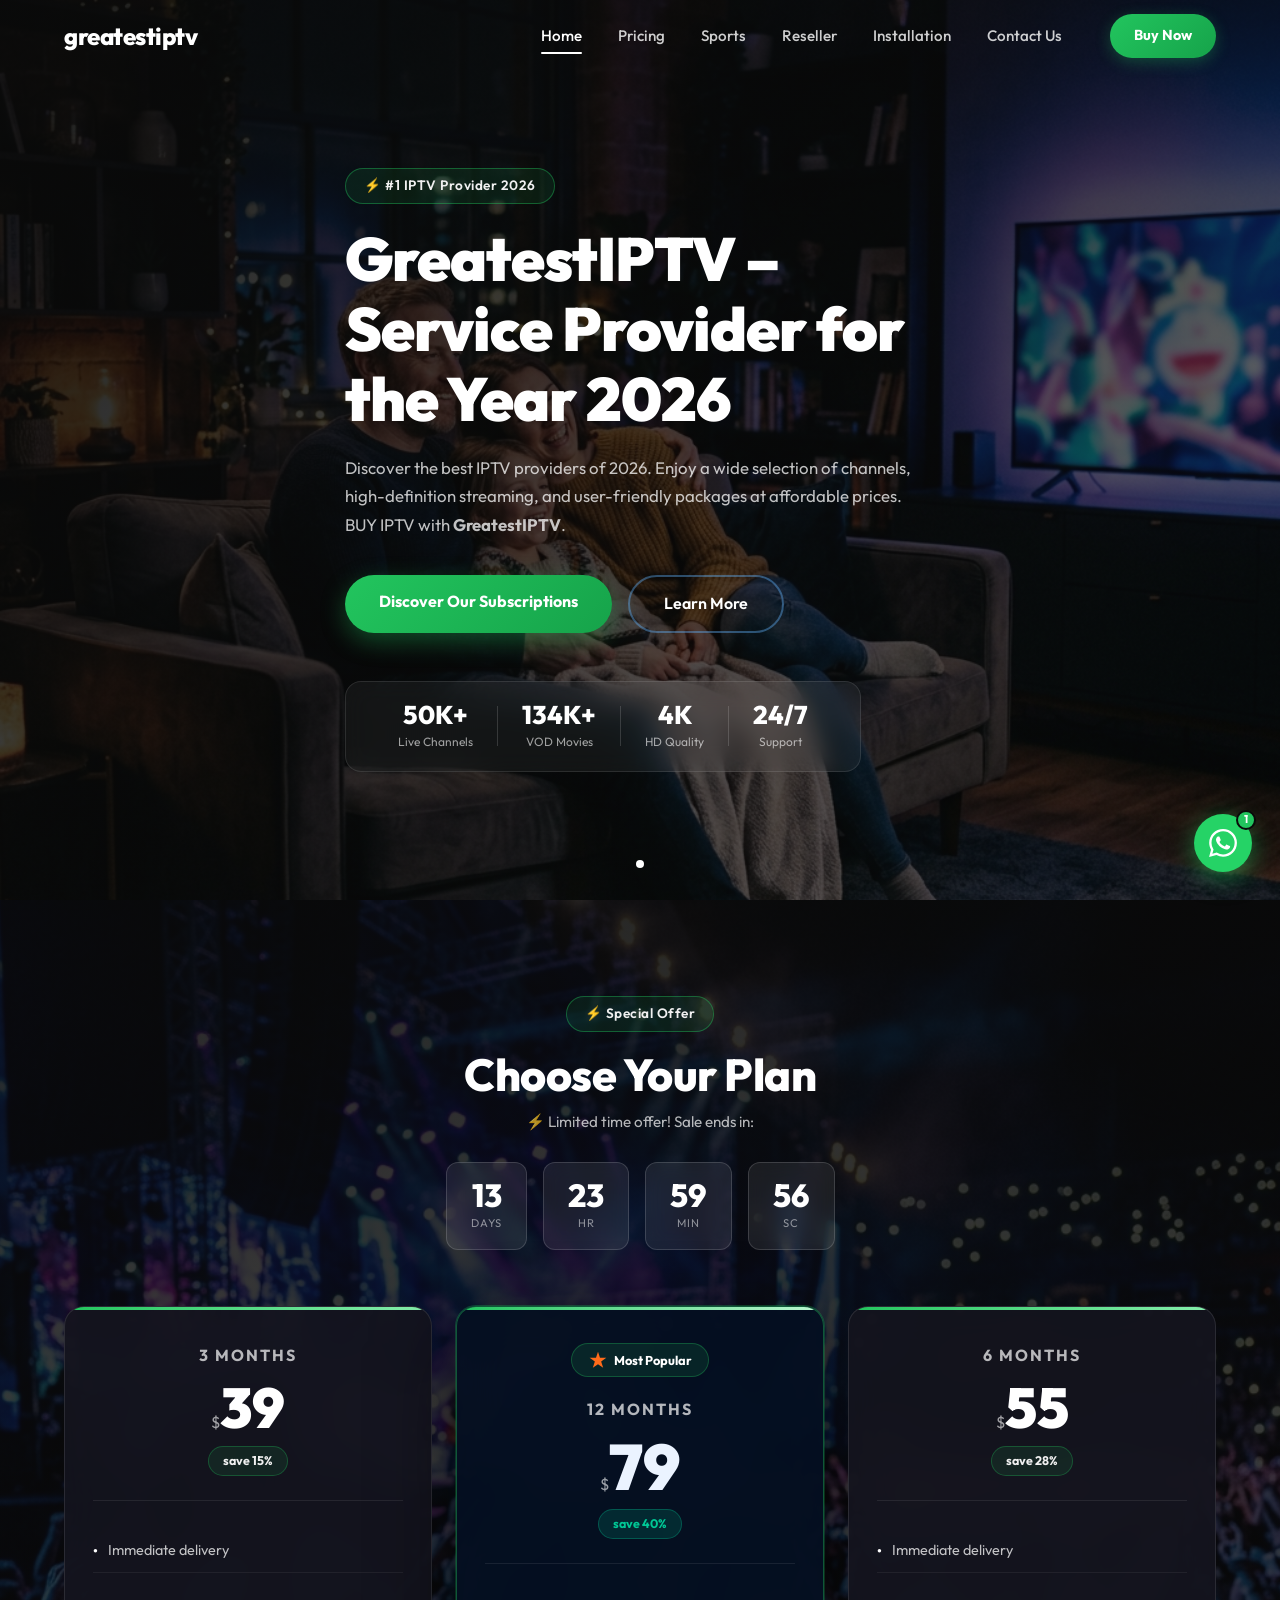
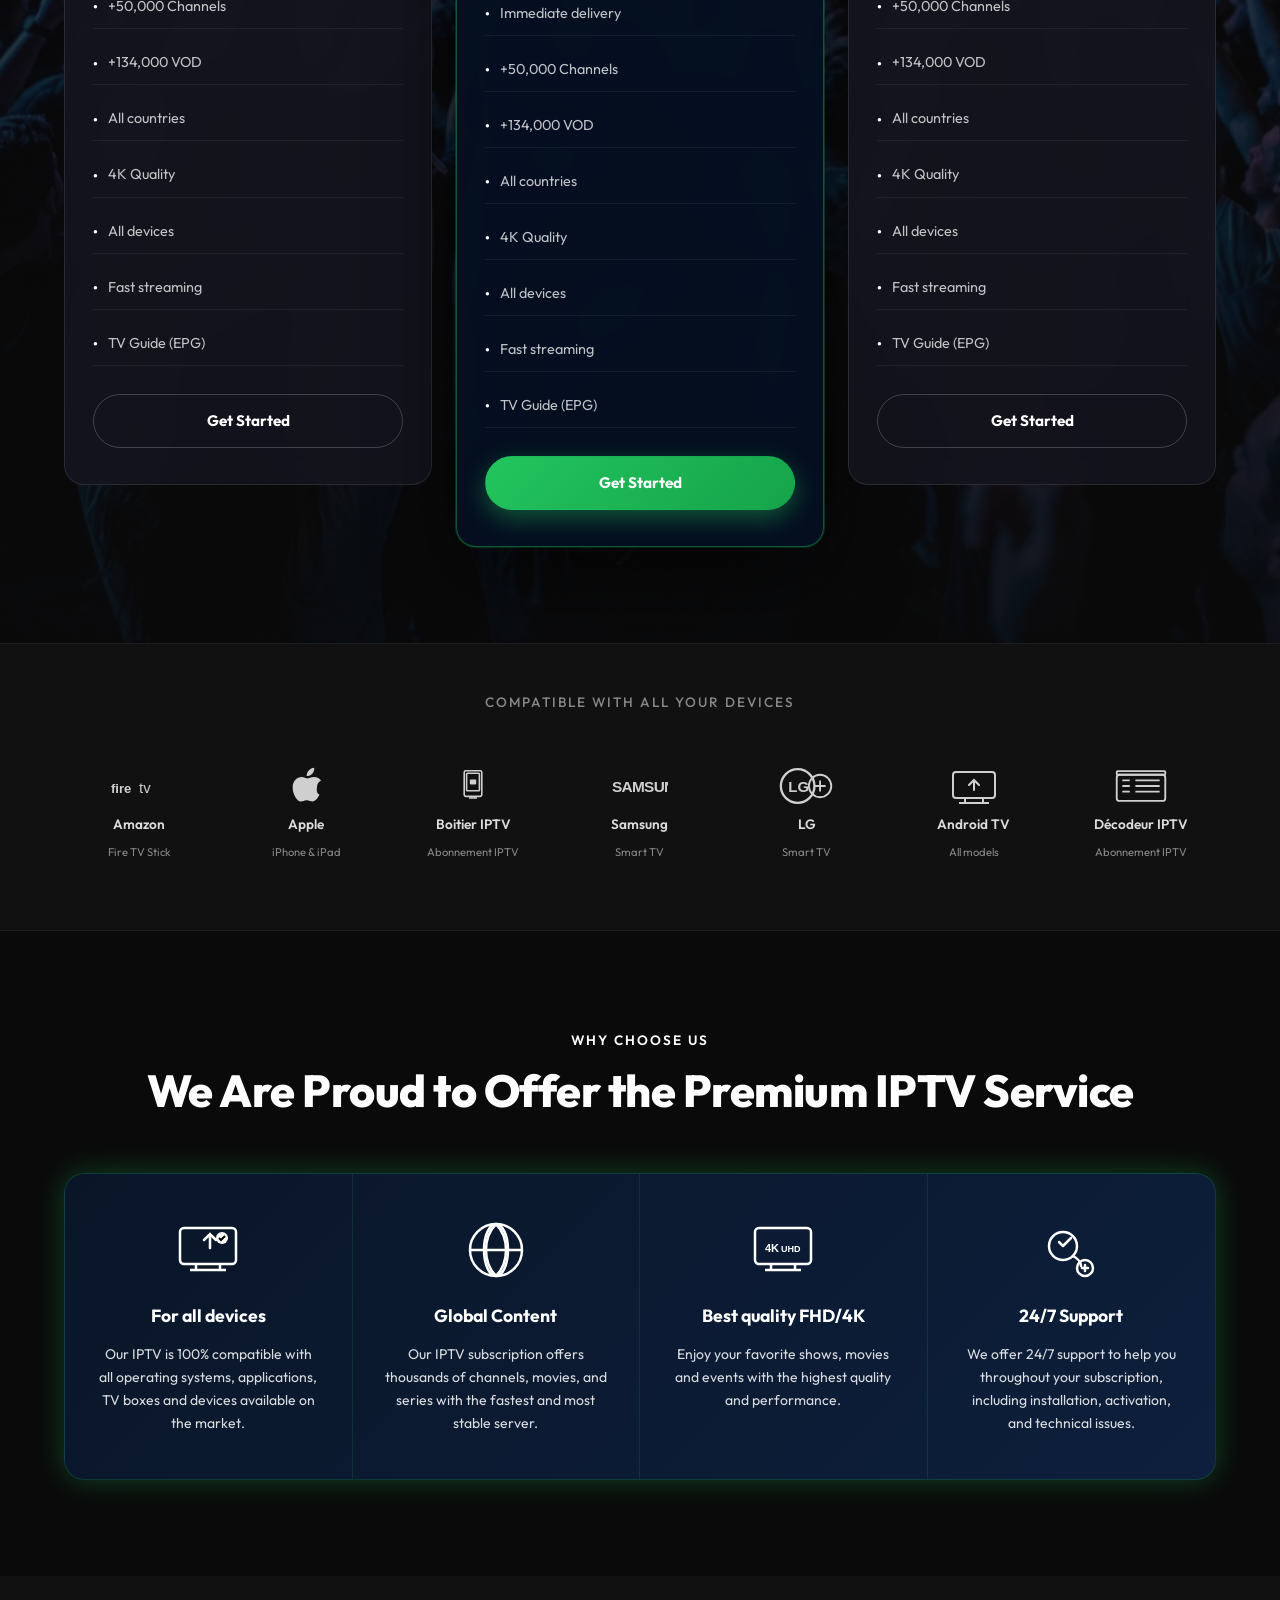
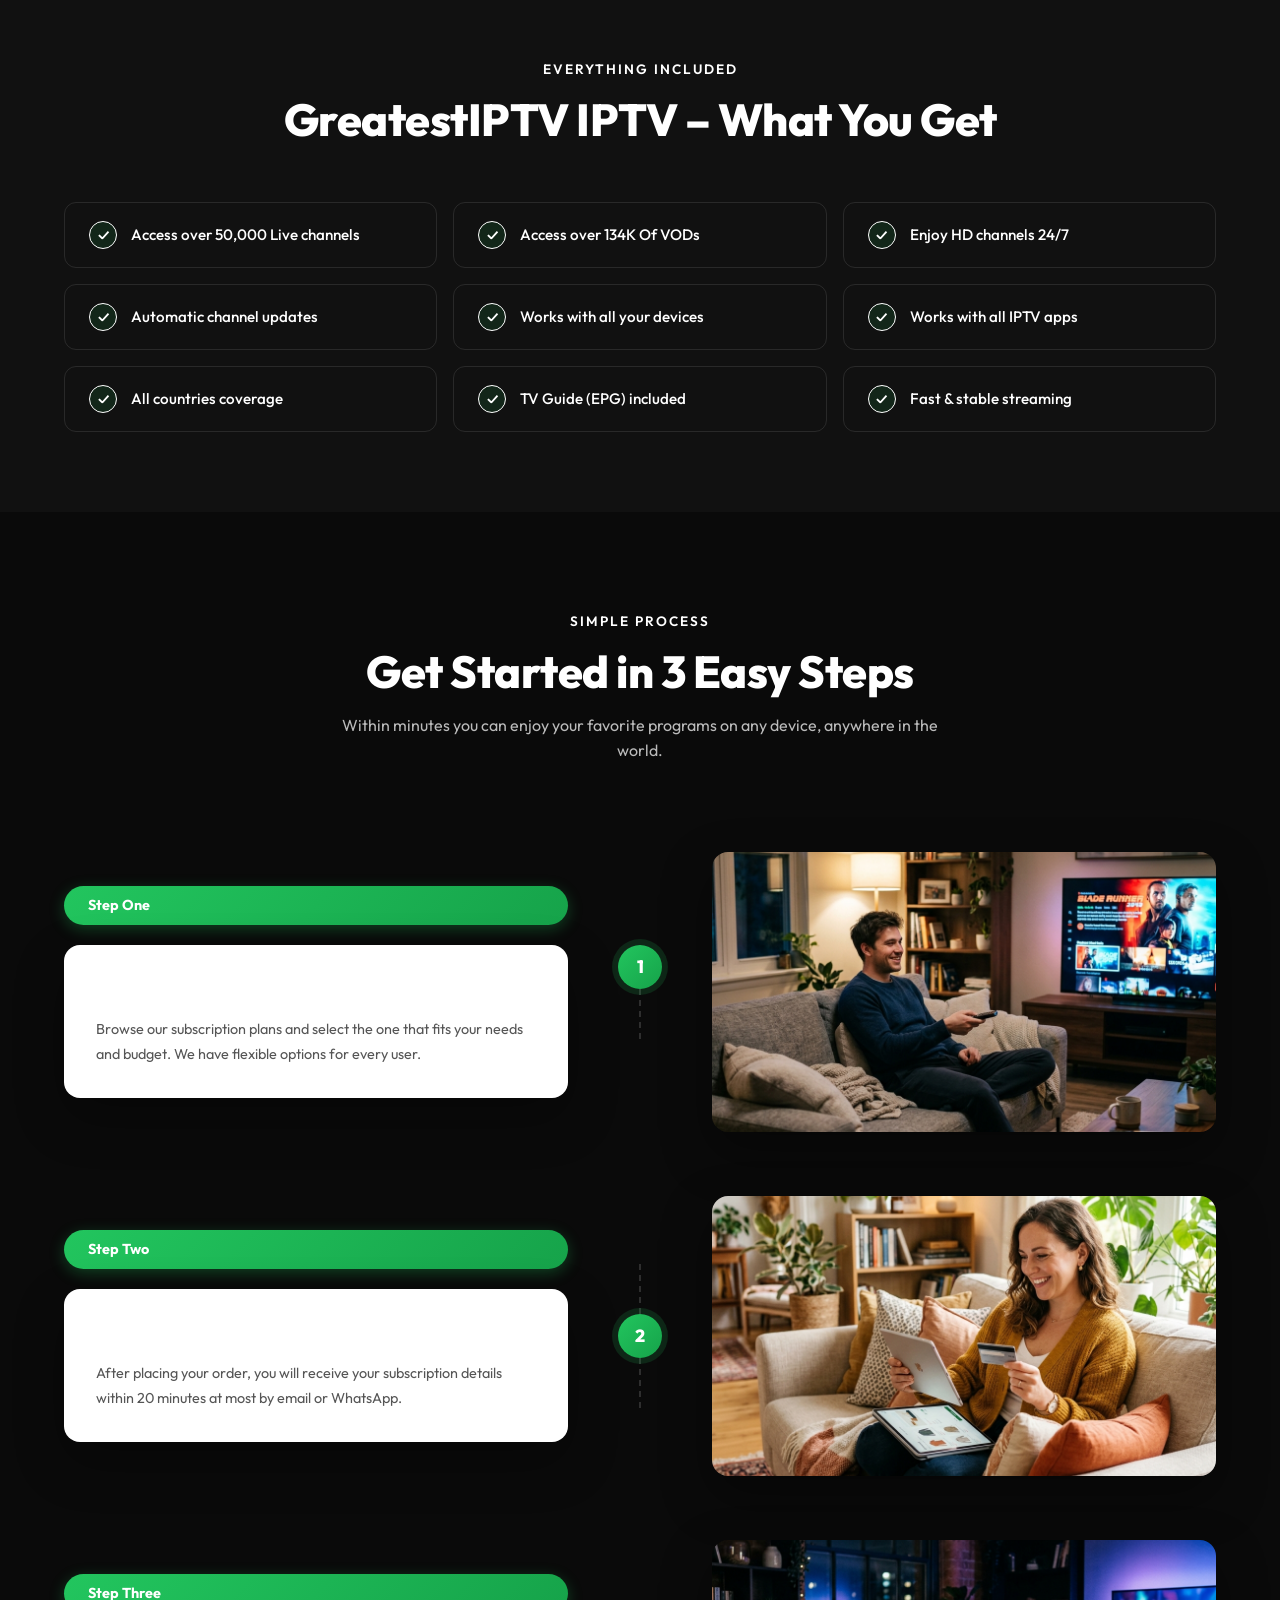
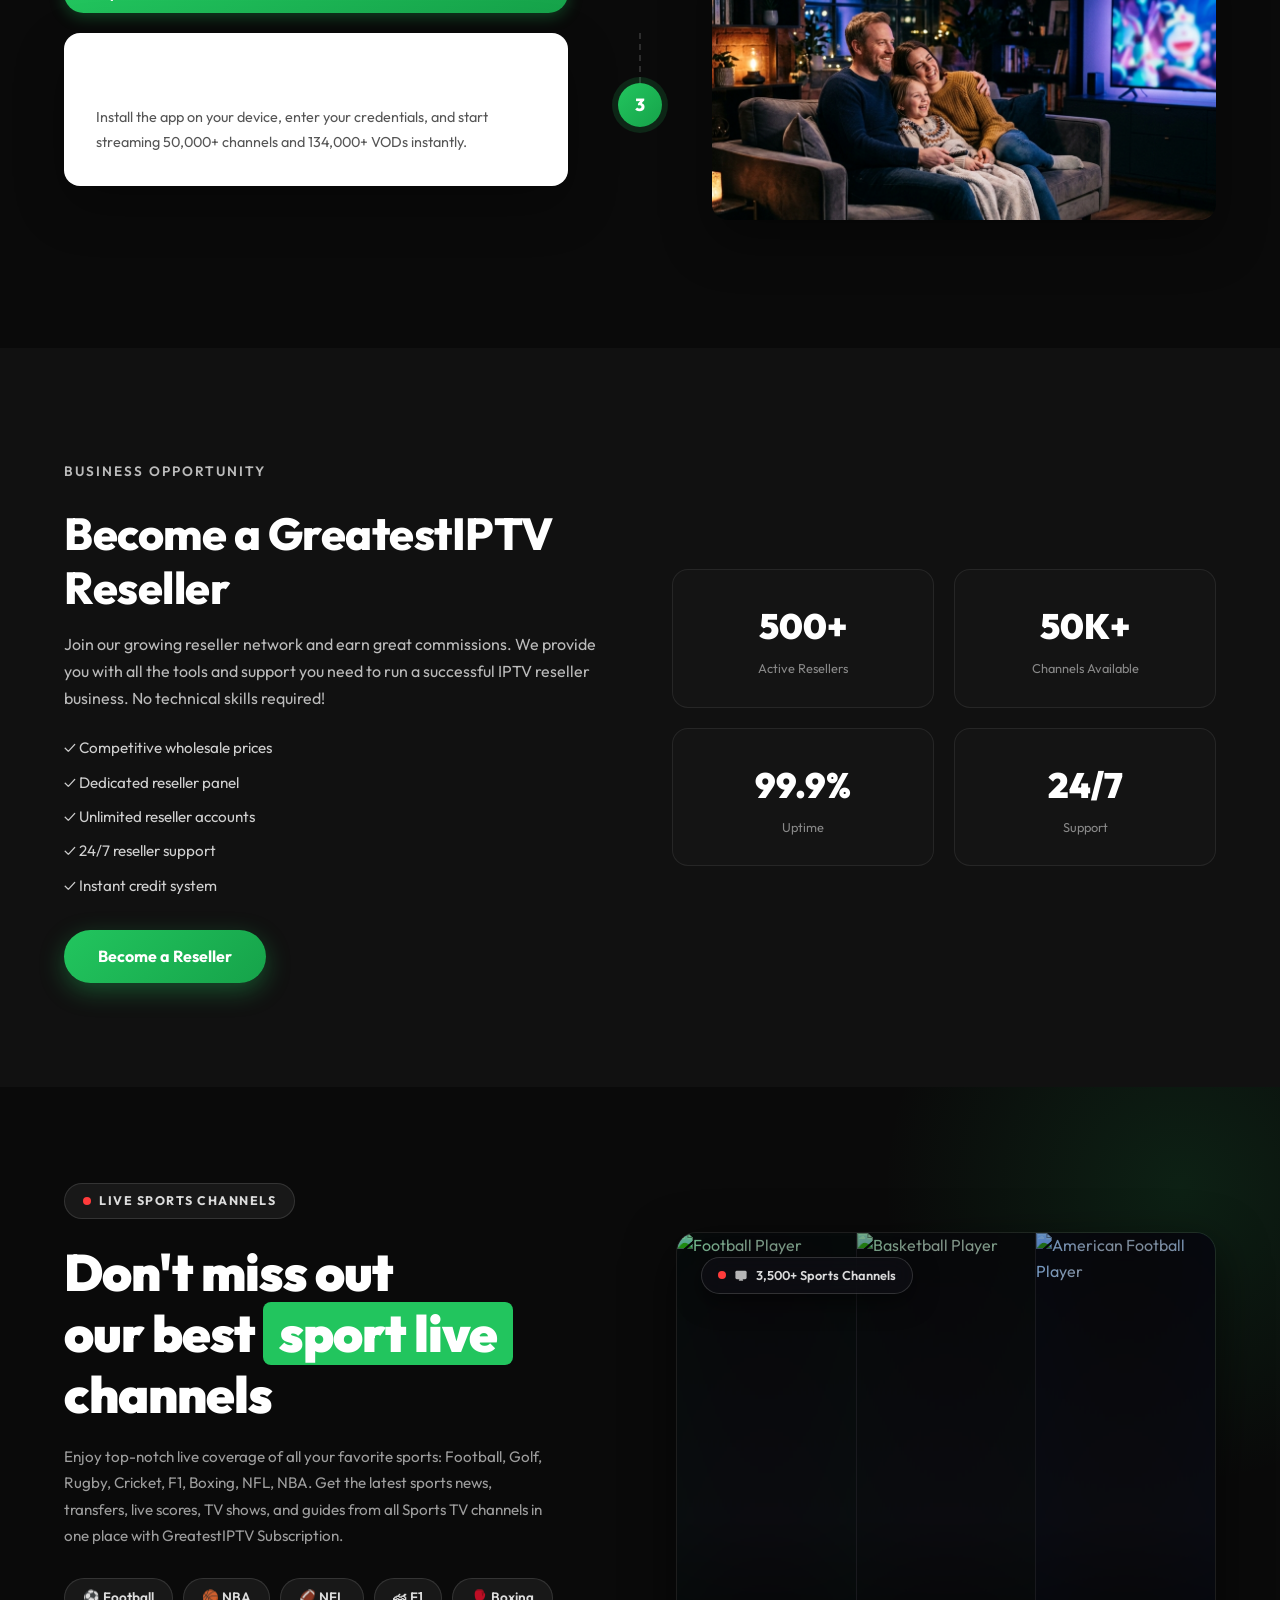
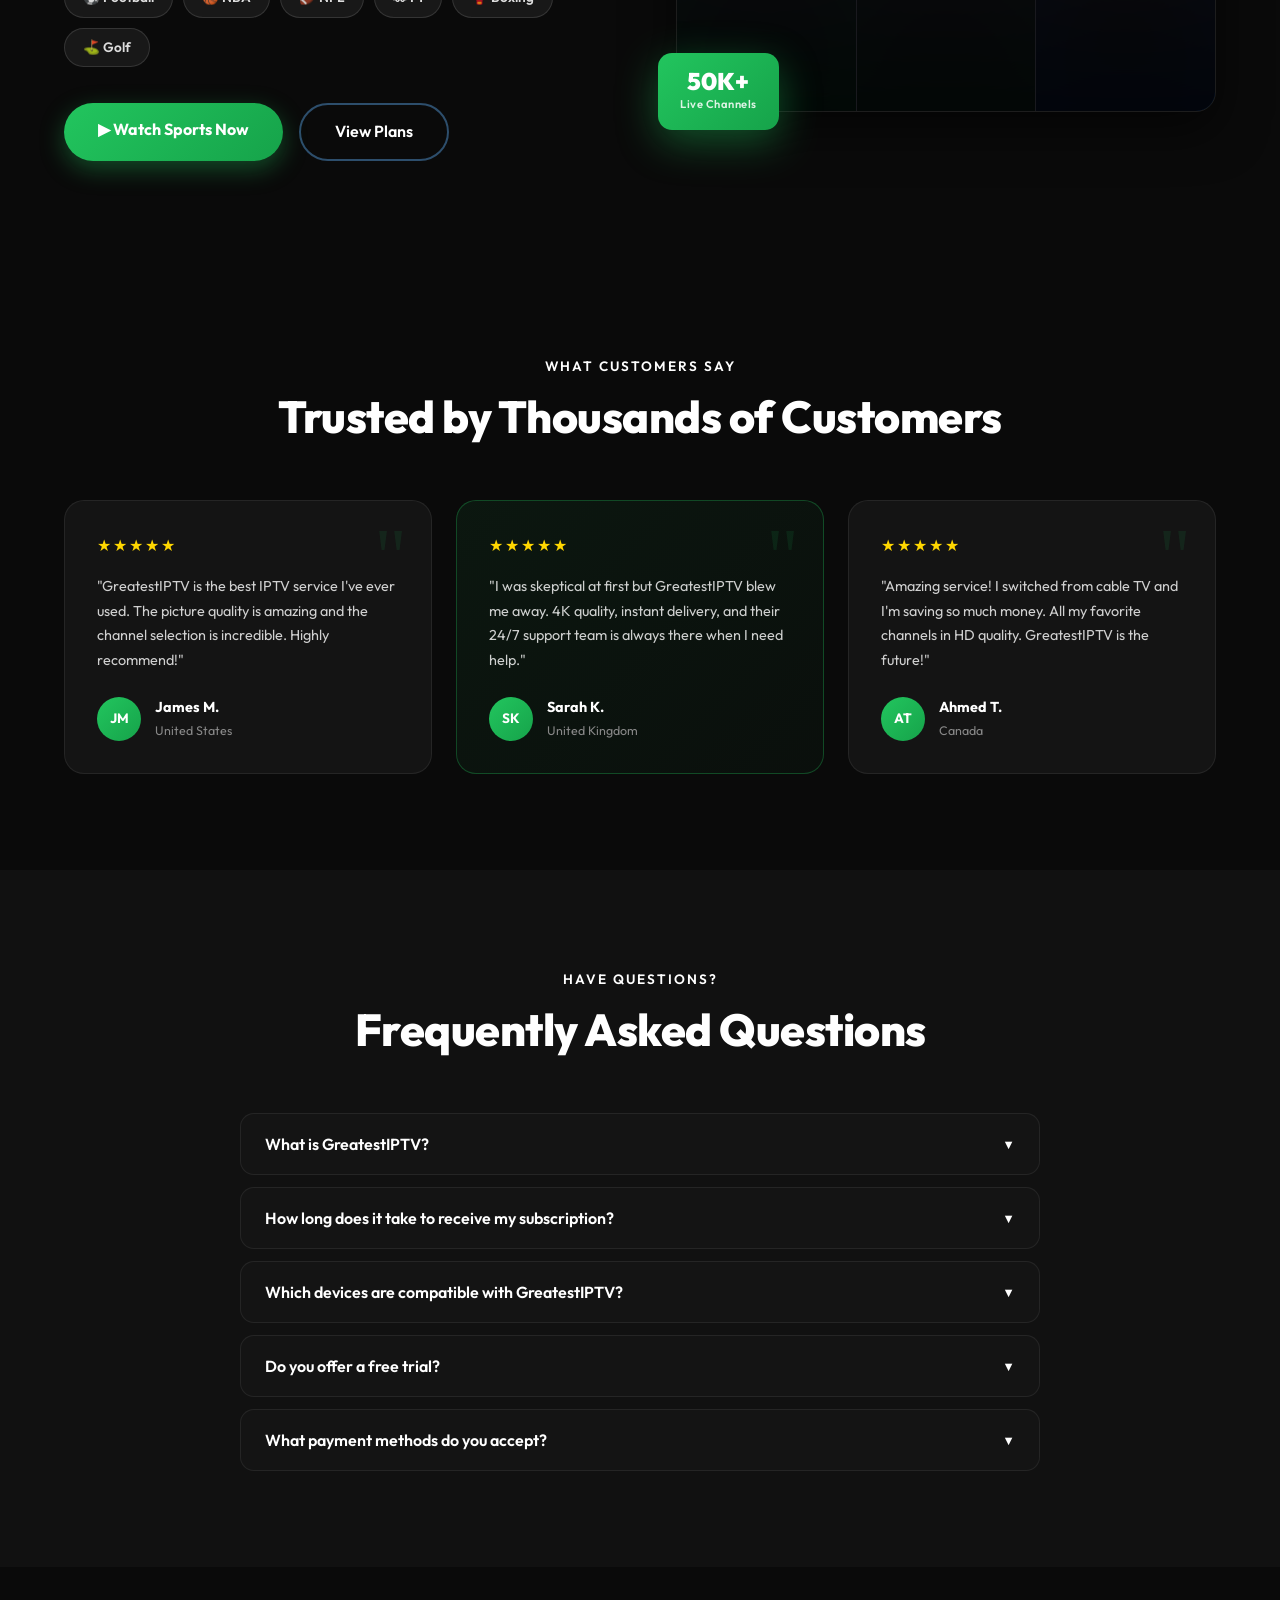
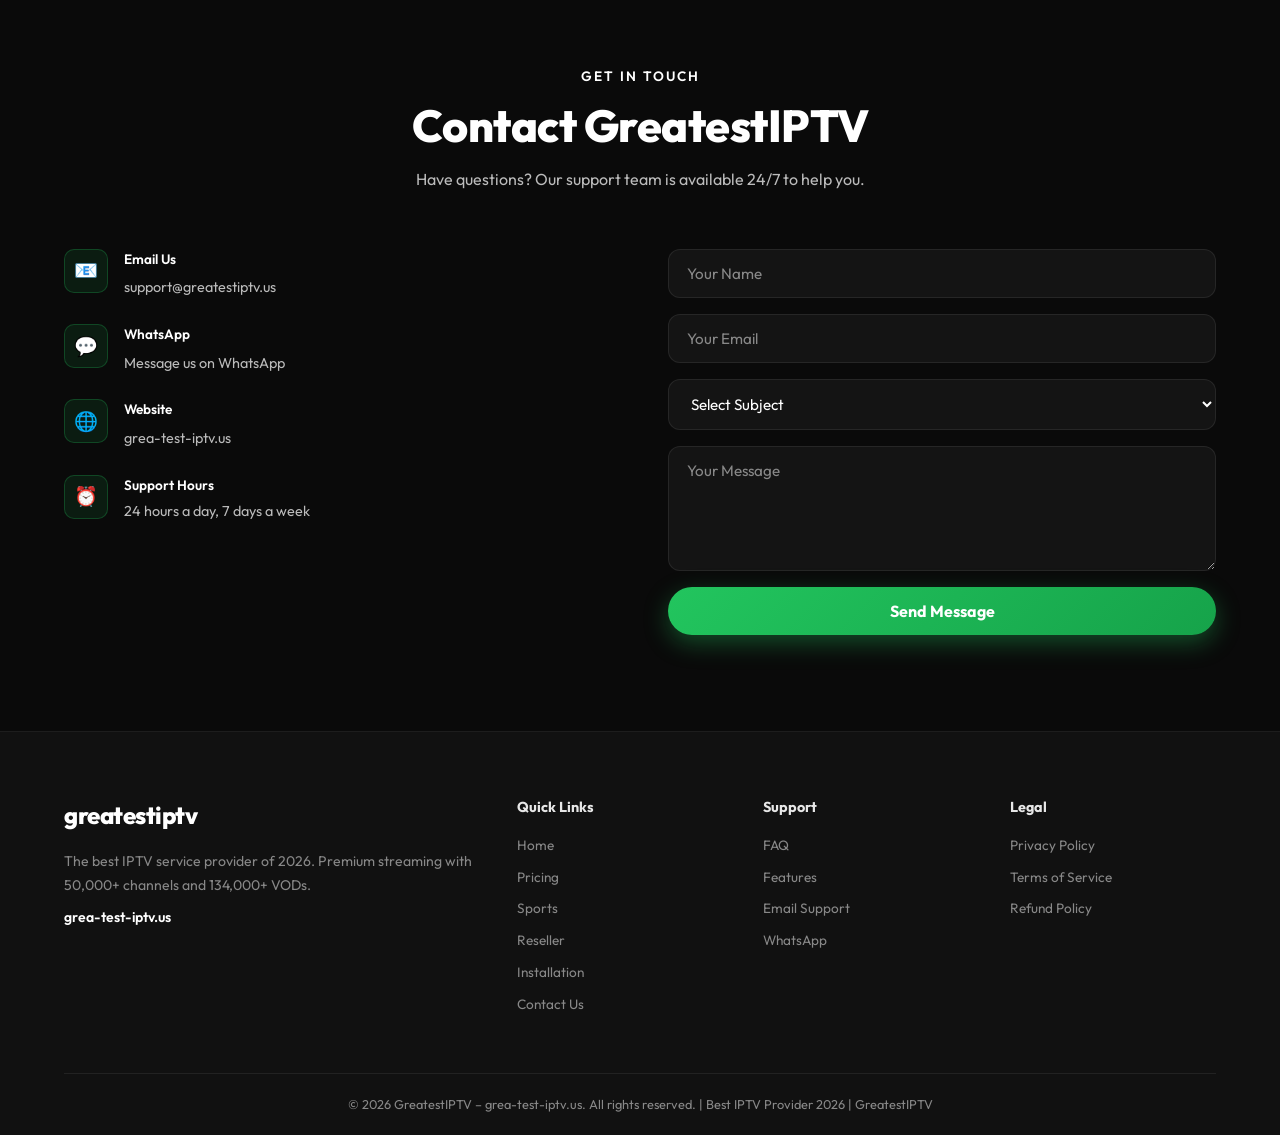
==== commit 967f800d: "Fix canonical: update all canonical, og:url, sitemap, robots.txt URLs to https://www.grea-test-iptv." ====
--- a/index.html
+++ b/index.html
@@ -7,11 +7,11 @@
   <meta name="description" content="GreatestIPTV offers the best IPTV subscription service in 2026. Access 50,000+ live channels, 134,000+ VODs in HD/4K. Compatible with all devices." />
   <meta name="keywords" content="GreatestIPTV, IPTV subscription, best IPTV 2026, live channels, 4K streaming, IPTV provider" />
   <meta name="robots" content="index, follow" />
-  <link rel="canonical" href="https://www.greatestiptv.us/" />
+  <link rel="canonical" href="https://www.grea-test-iptv.us/" />
   <!-- Open Graph -->
   <meta property="og:title" content="GreatestIPTV – Best IPTV Service Provider 2026" />
   <meta property="og:description" content="Join GreatestIPTV for 50,000+ channels, 134,000+ VODs, and 4K streaming. Try the best IPTV service today!" />
-  <meta property="og:url" content="https://www.greatestiptv.us/" />
+  <meta property="og:url" content="https://www.grea-test-iptv.us/" />
   <meta property="og:type" content="website" />
   <link rel="preconnect" href="https://fonts.googleapis.com" />
   <link rel="preconnect" href="https://fonts.gstatic.com" crossorigin />
@@ -25,8 +25,8 @@
     "@context": "https://schema.org",
     "@type": "Organization",
     "name": "GreatestIPTV",
-    "url": "https://www.greatestiptv.us/",
-    "logo": "https://www.greatestiptv.us/favicon.svg",
+    "url": "https://www.grea-test-iptv.us/",
+    "logo": "https://www.grea-test-iptv.us/favicon.svg",
     "description": "GreatestIPTV offers the best IPTV subscription service in 2026. Access 50,000+ live channels, 134,000+ VODs in HD/4K.",
     "contactPoint": {
       "@type": "ContactPoint",
@@ -662,7 +662,7 @@
           <div class="contact-icon">🌐</div>
           <div>
             <h4>Website</h4>
-            <a href="https://www.greatestiptv.us" id="link-website">greatestiptv.us</a>
+            <a href="https://www.grea-test-iptv.us" id="link-website">grea-test-iptv.us</a>
           </div>
         </div>
         <div class="contact-item">
@@ -708,7 +708,7 @@
           <span class="logo-text">greatest<span class="logo-accent">iptv</span></span>
         </a>
         <p>The best IPTV service provider of 2026. Premium streaming with 50,000+ channels and 134,000+ VODs.</p>
-        <p class="footer-domain">greatestiptv.us</p>
+        <p class="footer-domain">grea-test-iptv.us</p>
       </div>
       <div class="footer-links">
         <h4>Quick Links</h4>
@@ -734,7 +734,7 @@
       </div>
     </div>
     <div class="footer-bottom">
-      <p>© 2026 GreatestIPTV – greatestiptv.us. All rights reserved. | Best IPTV Provider 2026 | GreatestIPTV</p>
+      <p>© 2026 GreatestIPTV – grea-test-iptv.us. All rights reserved. | Best IPTV Provider 2026 | GreatestIPTV</p>
     </div>
   </div>
 </footer>
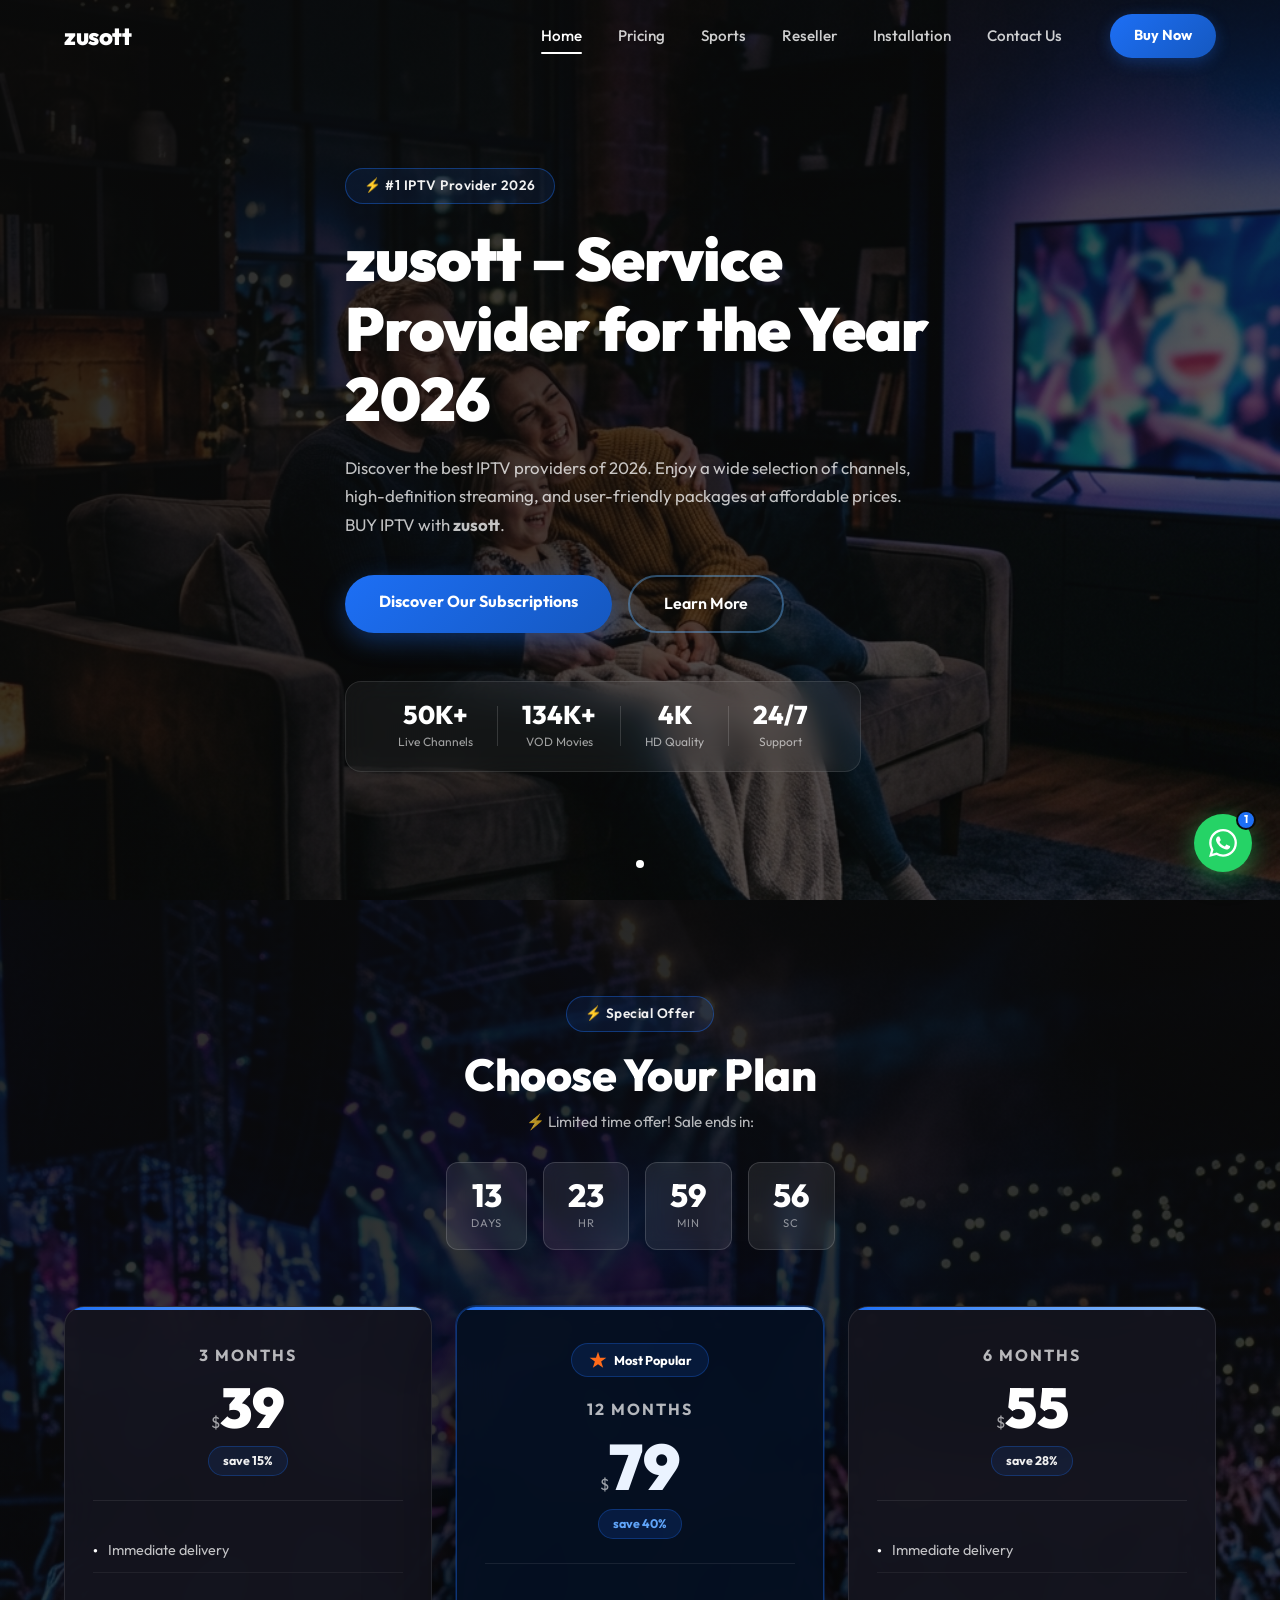
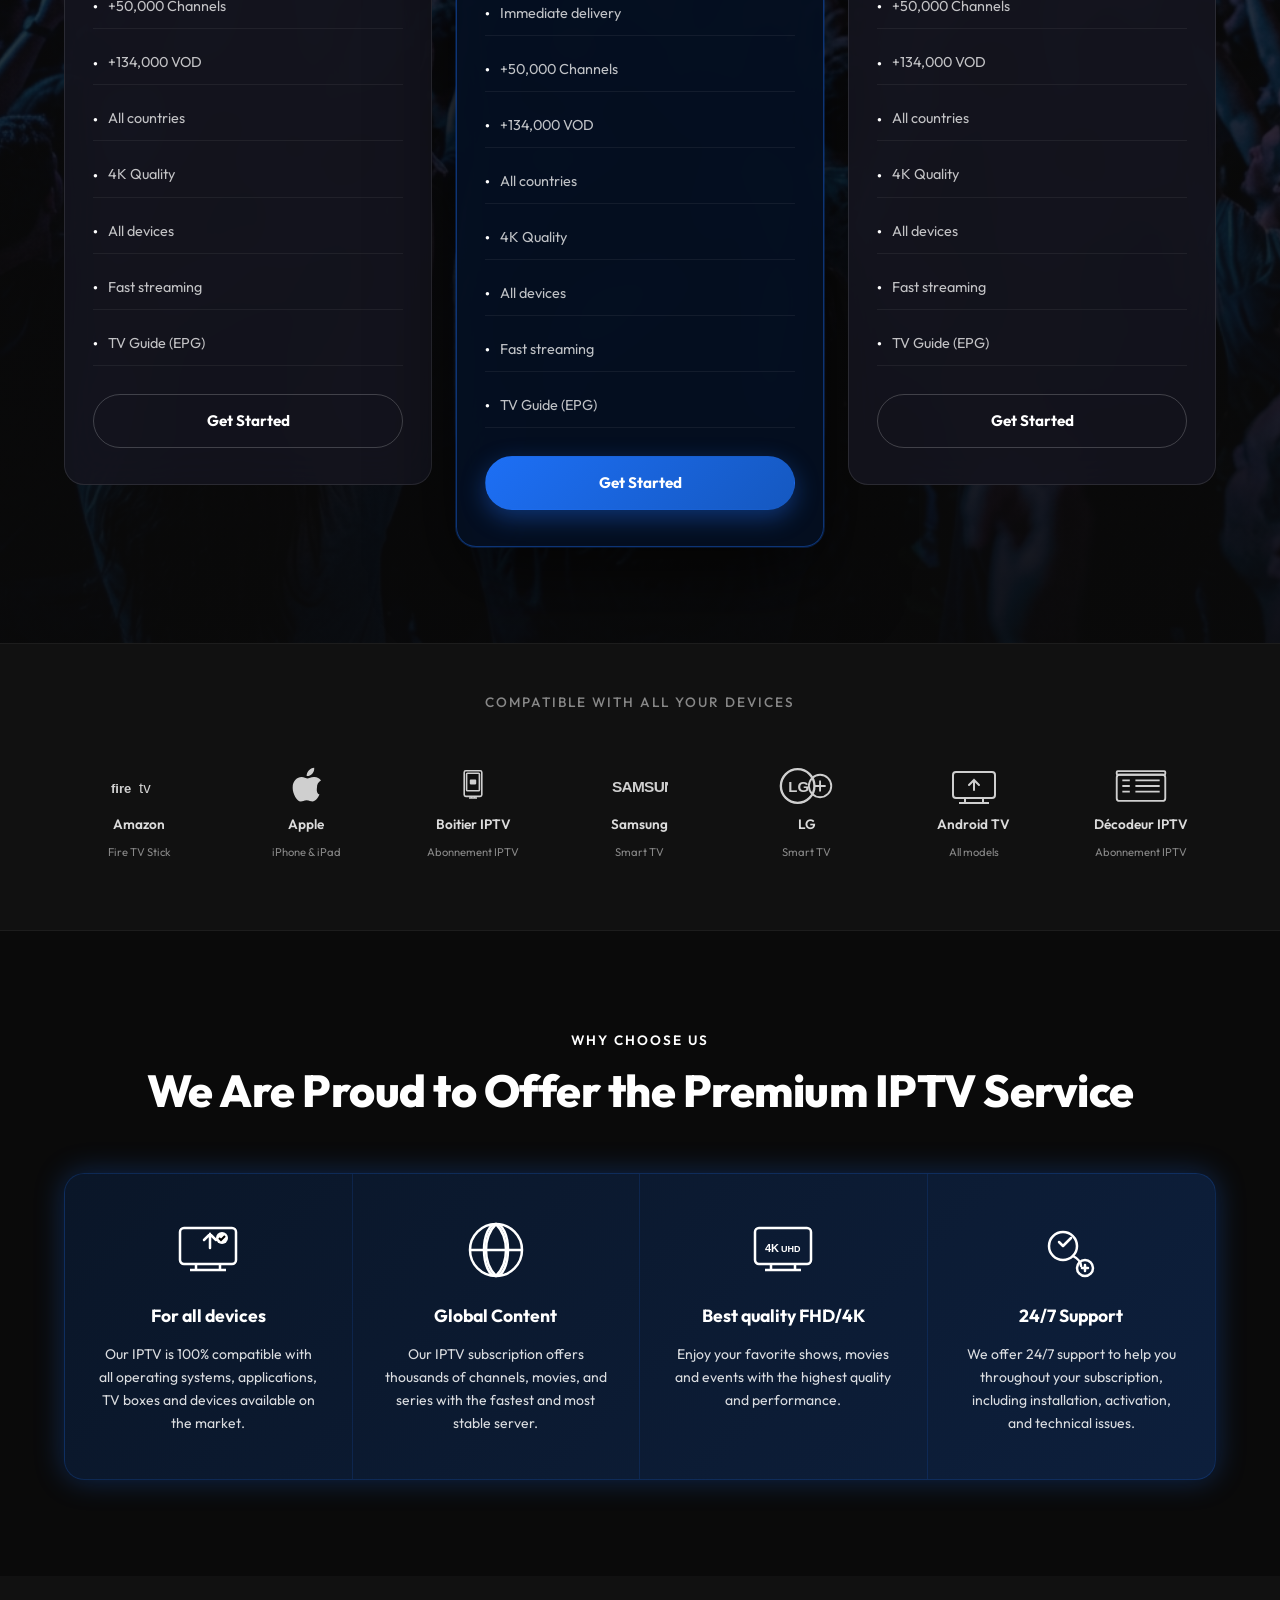
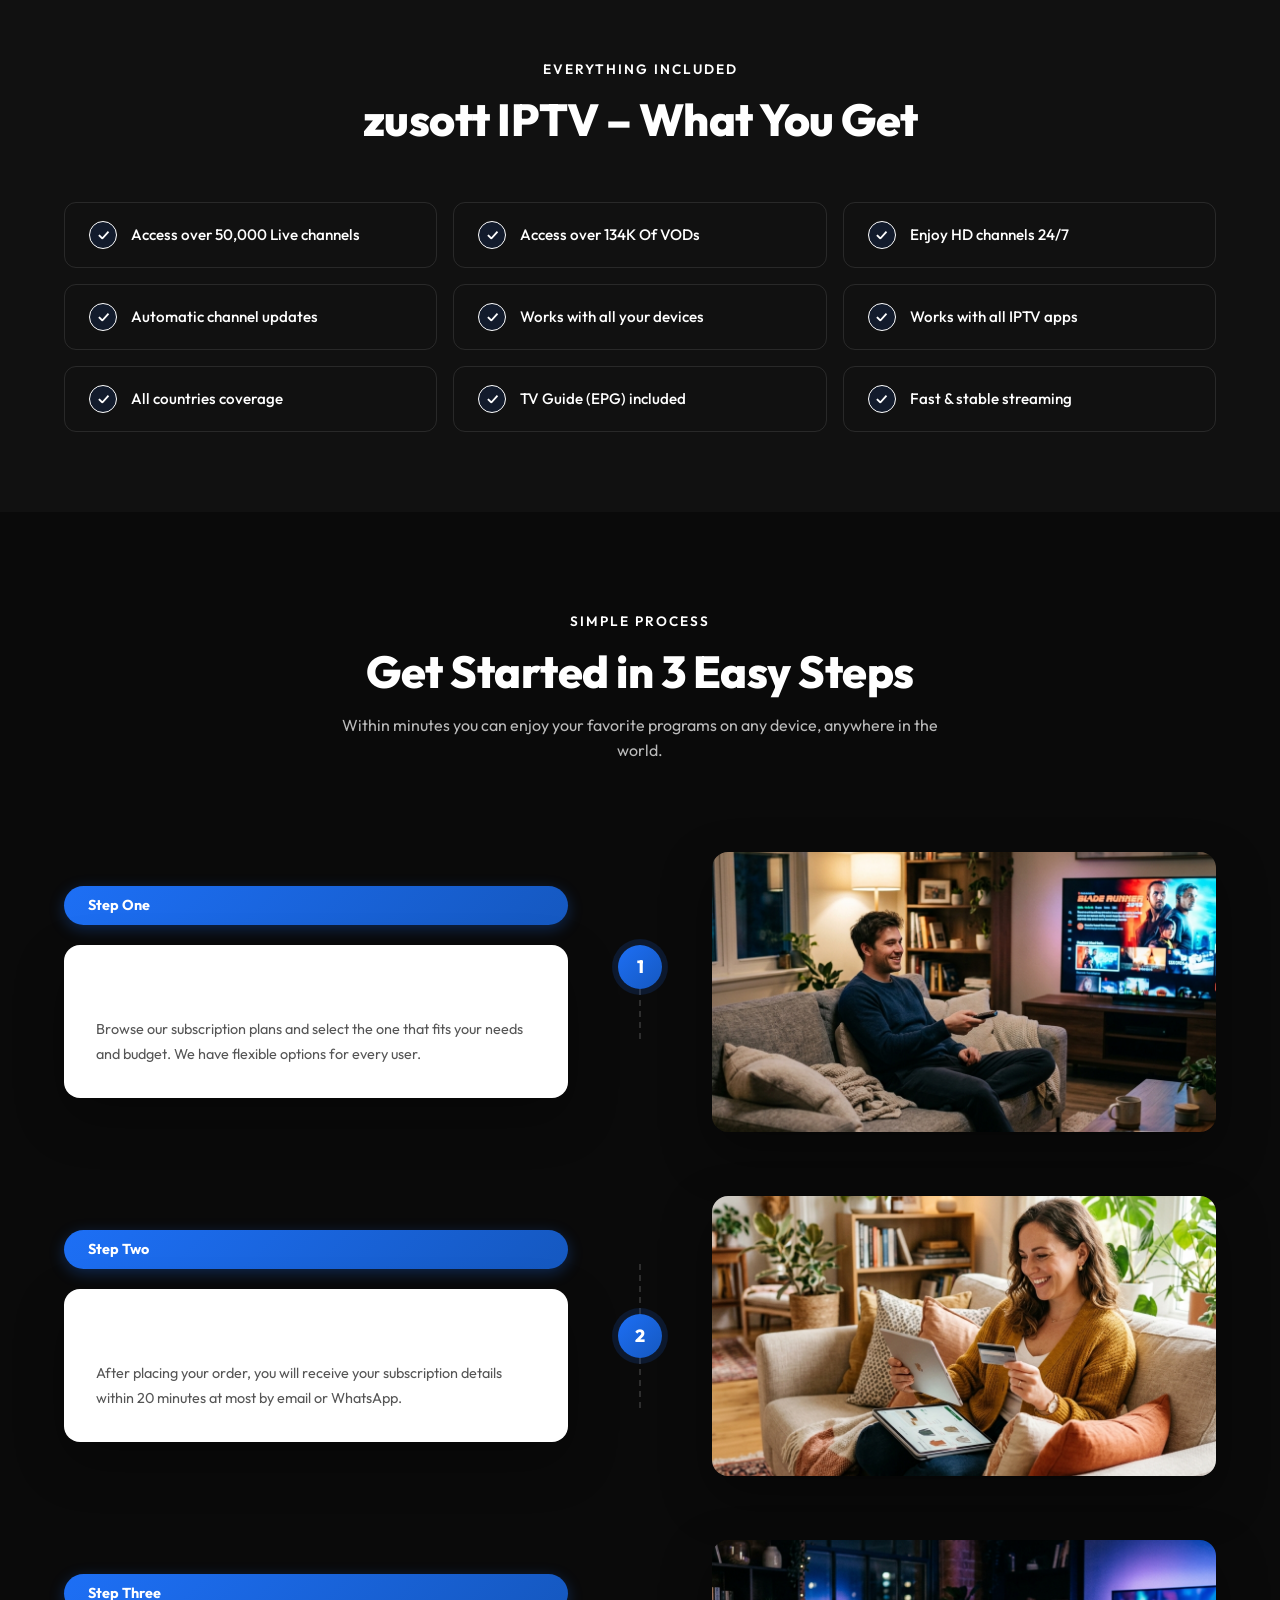
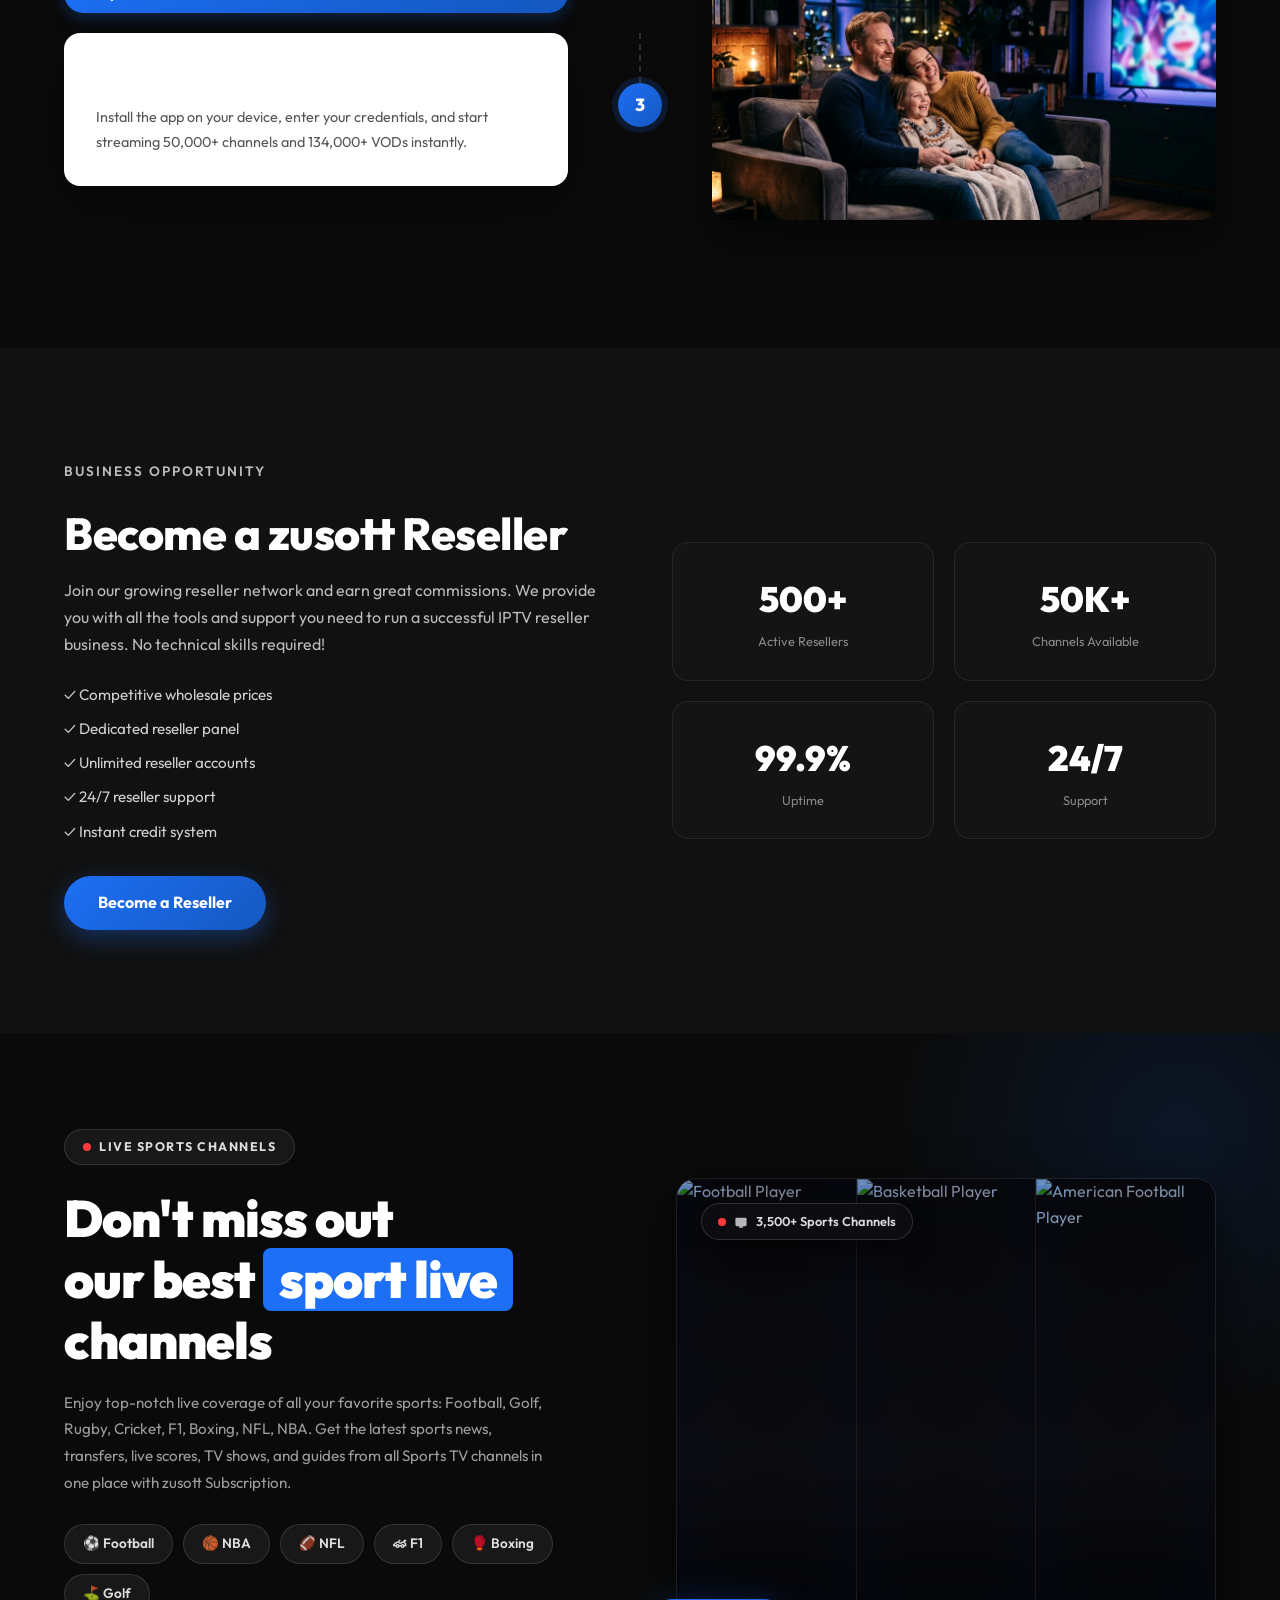
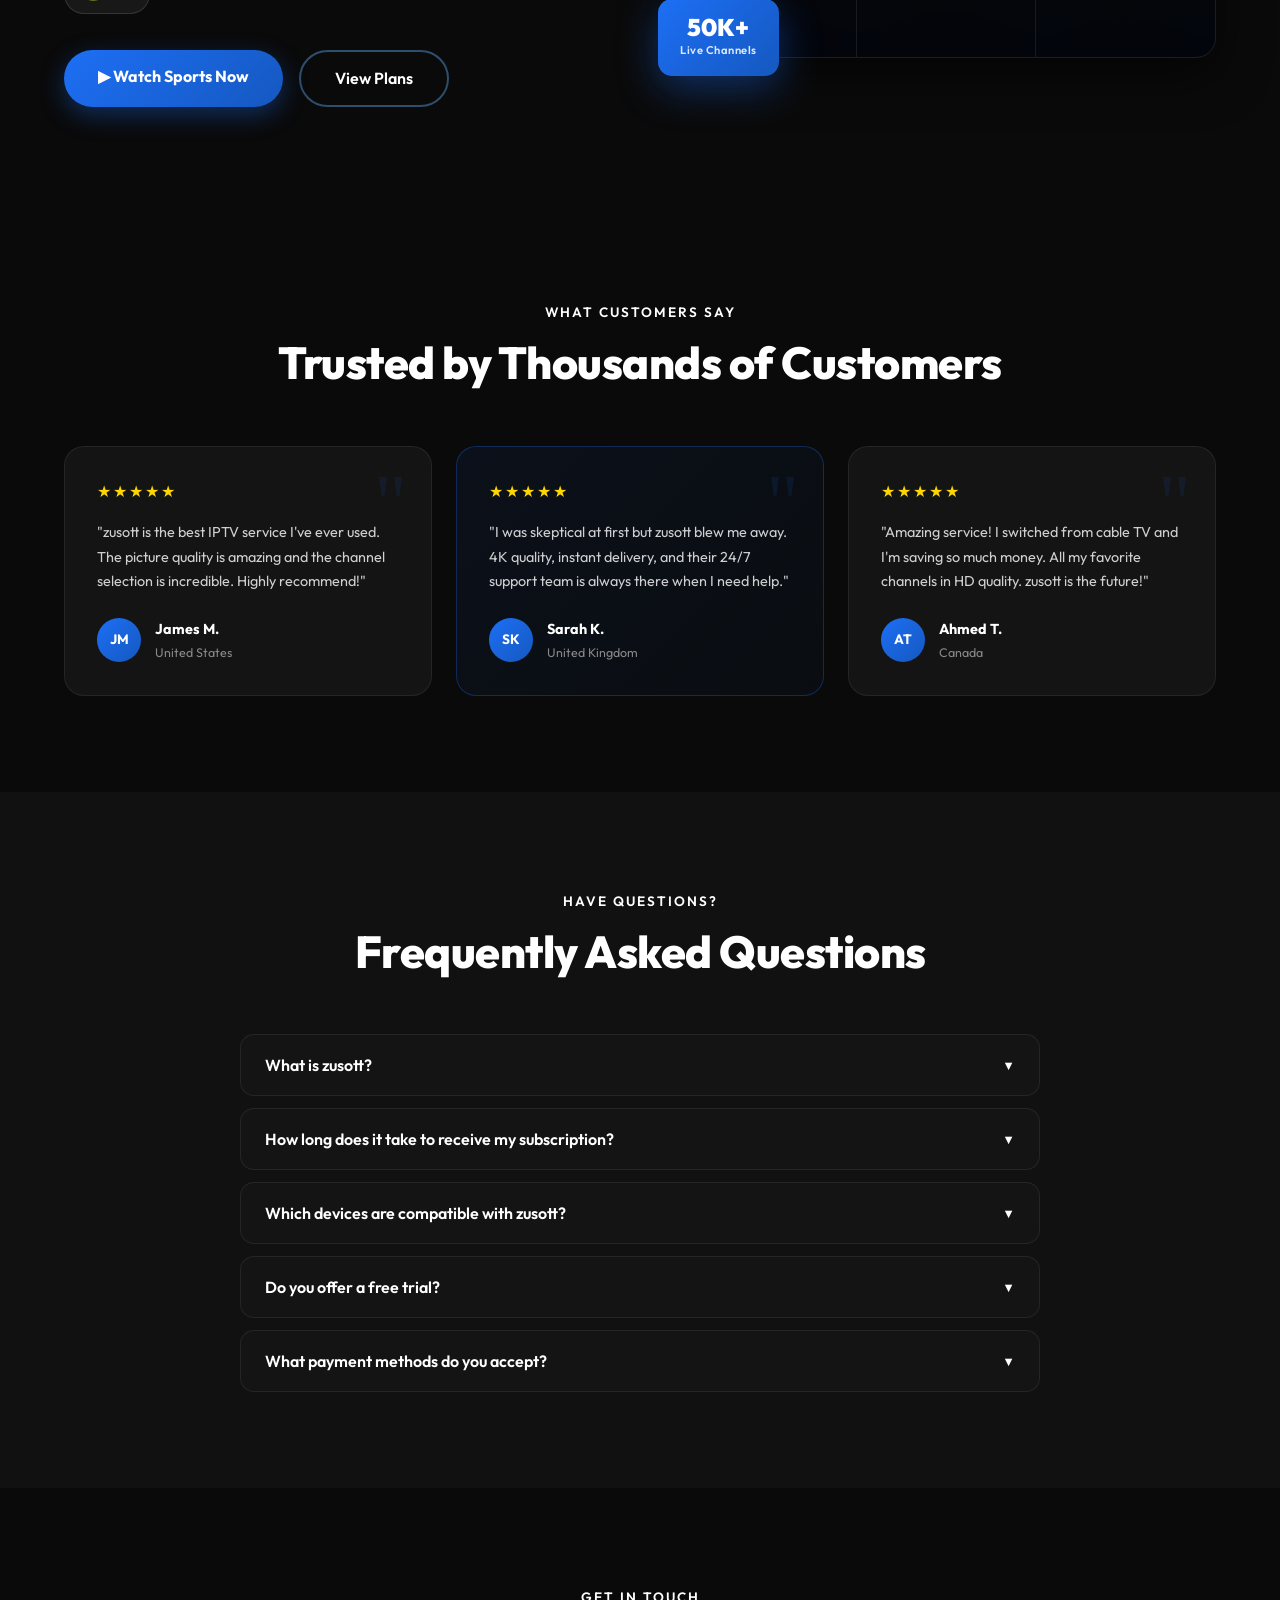
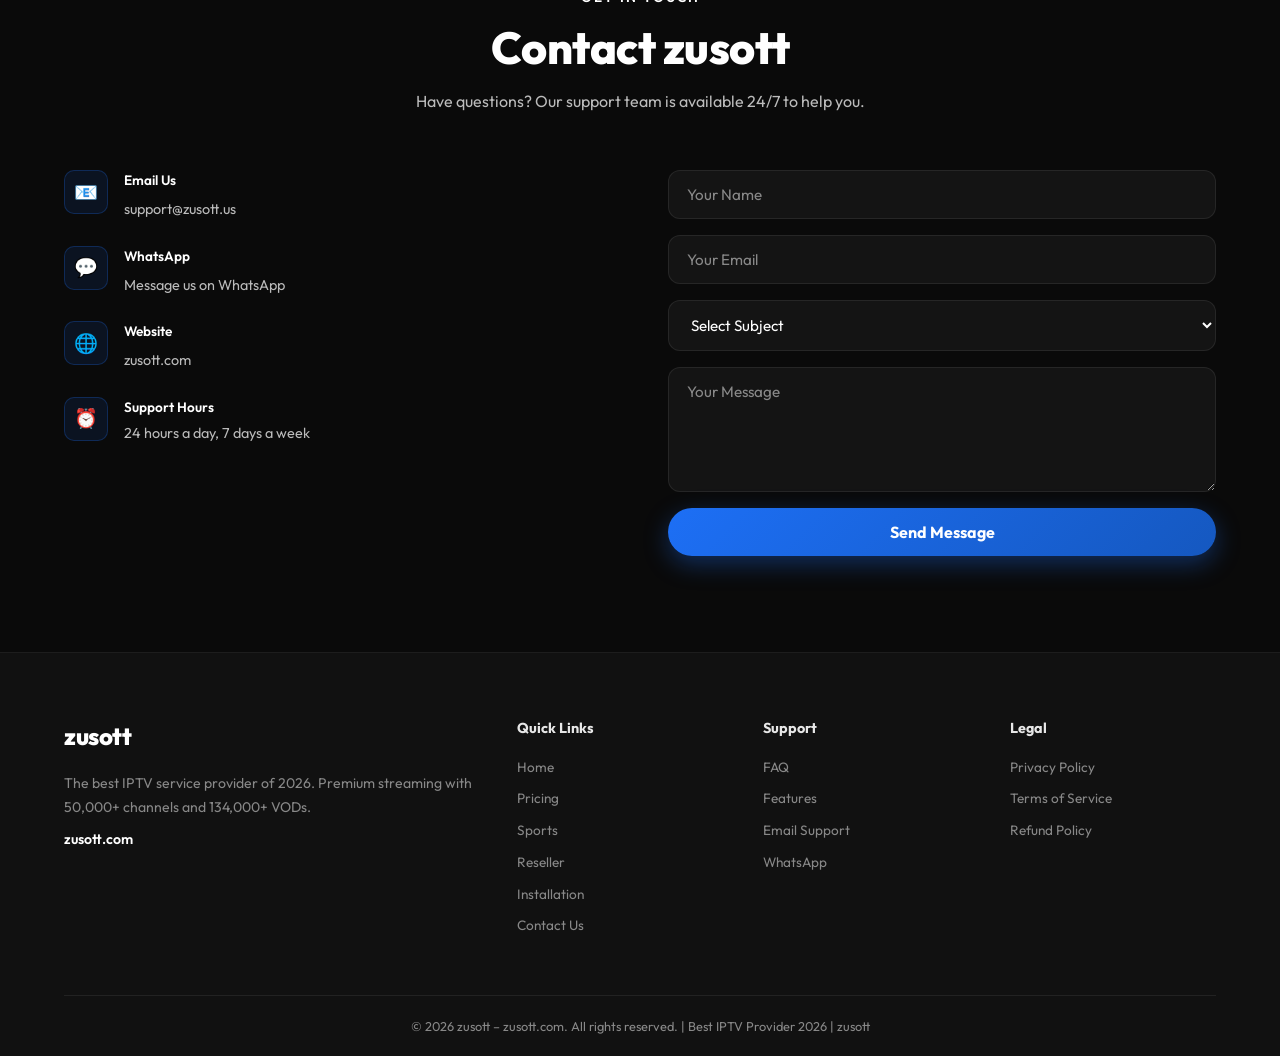
==== commit ce4e36a3: "Rebrand: GreatestIPTV to zusott | Update domain to zusott.com, blue color scheme, logo, all metadata" ====
--- a/index.html
+++ b/index.html
@@ -3,15 +3,15 @@
 <head>
   <meta charset="UTF-8" />
   <meta name="viewport" content="width=device-width, initial-scale=1.0" />
-  <title>GreatestIPTV – Best IPTV Service Provider 2026</title>
-  <meta name="description" content="GreatestIPTV offers the best IPTV subscription service in 2026. Access 50,000+ live channels, 134,000+ VODs in HD/4K. Compatible with all devices." />
-  <meta name="keywords" content="GreatestIPTV, IPTV subscription, best IPTV 2026, live channels, 4K streaming, IPTV provider" />
+  <title>zusott – Best IPTV Service Provider 2026</title>
+  <meta name="description" content="zusott offers the best IPTV subscription service in 2026. Access 50,000+ live channels, 134,000+ VODs in HD/4K. Compatible with all devices." />
+  <meta name="keywords" content="zusott, IPTV subscription, best IPTV 2026, live channels, 4K streaming, IPTV provider" />
   <meta name="robots" content="index, follow" />
-  <link rel="canonical" href="https://www.grea-test-iptv.us/" />
+  <link rel="canonical" href="https://www.zusott.com/" />
   <!-- Open Graph -->
-  <meta property="og:title" content="GreatestIPTV – Best IPTV Service Provider 2026" />
-  <meta property="og:description" content="Join GreatestIPTV for 50,000+ channels, 134,000+ VODs, and 4K streaming. Try the best IPTV service today!" />
-  <meta property="og:url" content="https://www.grea-test-iptv.us/" />
+  <meta property="og:title" content="zusott – Best IPTV Service Provider 2026" />
+  <meta property="og:description" content="Join zusott for 50,000+ channels, 134,000+ VODs, and 4K streaming. Try the best IPTV service today!" />
+  <meta property="og:url" content="https://www.zusott.com/" />
   <meta property="og:type" content="website" />
   <link rel="preconnect" href="https://fonts.googleapis.com" />
   <link rel="preconnect" href="https://fonts.gstatic.com" crossorigin />
@@ -24,10 +24,10 @@
   {
     "@context": "https://schema.org",
     "@type": "Organization",
-    "name": "GreatestIPTV",
-    "url": "https://www.grea-test-iptv.us/",
-    "logo": "https://www.grea-test-iptv.us/favicon.svg",
-    "description": "GreatestIPTV offers the best IPTV subscription service in 2026. Access 50,000+ live channels, 134,000+ VODs in HD/4K.",
+    "name": "zusott",
+    "url": "https://www.zusott.com/",
+    "logo": "https://www.zusott.com/favicon.svg",
+    "description": "zusott offers the best IPTV subscription service in 2026. Access 50,000+ live channels, 134,000+ VODs in HD/4K.",
     "contactPoint": {
       "@type": "ContactPoint",
       "telephone": "+212 780-105923",
@@ -42,7 +42,7 @@
 <header class="navbar" id="navbar">
   <div class="nav-inner">
     <a href="index.html" class="logo" id="logo-link">
-      <span class="logo-text">greatest<span class="logo-accent">iptv</span></span>
+      <span class="logo-text">zusott</span>
     </a>
     <nav class="nav-links" id="nav-links">
       <a href="index.html" class="nav-link active" id="nav-home">Home</a>
@@ -62,11 +62,11 @@
 <!-- ===== HERO ===== -->
 <section class="hero" id="home">
   <div class="hero-overlay"></div>
-  <img src="hero_banner.png" alt="Family watching GreatestIPTV streaming" class="hero-bg" />
+  <img src="hero_banner.png" alt="Family watching zusott streaming" class="hero-bg" />
   <div class="hero-content">
     <div class="hero-badge">⚡ #1 IPTV Provider 2026</div>
-    <h1 class="hero-title"><span class="accent">GreatestIPTV</span> – Service Provider for the Year <span class="accent">2026</span></h1>
-    <p class="hero-sub">Discover the best IPTV providers of 2026. Enjoy a wide selection of channels, high-definition streaming, and user-friendly packages at affordable prices. BUY IPTV with <strong>GreatestIPTV</strong>.</p>
+    <h1 class="hero-title"><span class="accent">zusott</span> – Service Provider for the Year <span class="accent">2026</span></h1>
+    <p class="hero-sub">Discover the best IPTV providers of 2026. Enjoy a wide selection of channels, high-definition streaming, and user-friendly packages at affordable prices. BUY IPTV with <strong>zusott</strong>.</p>
     <div class="hero-btns">
       <a href="#pricing" class="btn-primary" id="btn-hero-discover">Discover Our Subscriptions</a>
       <a href="#features" class="btn-ghost" id="btn-hero-learn">Learn More</a>
@@ -124,7 +124,7 @@
           <li>Fast streaming</li>
           <li>TV Guide (EPG)</li>
         </ul>
-        <a href="https://wa.me/212780105923?text=Hello%20GreatestIPTV,%20I%20want%20to%20order%20the%203%20Months%20plan" target="_blank" class="btn-price" id="btn-plan-3m">Get Started</a>
+        <a href="https://wa.me/212780105923?text=Hello%20zusott,%20I%20want%20to%20order%20the%203%20Months%20plan" target="_blank" class="btn-price" id="btn-plan-3m">Get Started</a>
       </div>
 
       <!-- 12 Months (POPULAR) -->
@@ -148,7 +148,7 @@
           <li>Fast streaming</li>
           <li>TV Guide (EPG)</li>
         </ul>
-        <a href="https://wa.me/212780105923?text=Hello%20GreatestIPTV,%20I%20want%20to%20order%20the%2012%20Months%20plan" target="_blank" class="btn-price popular-btn" id="btn-plan-12m">Get Started</a>
+        <a href="https://wa.me/212780105923?text=Hello%20zusott,%20I%20want%20to%20order%20the%2012%20Months%20plan" target="_blank" class="btn-price popular-btn" id="btn-plan-12m">Get Started</a>
       </div>
 
       <!-- 6 Months -->
@@ -168,7 +168,7 @@
           <li>Fast streaming</li>
           <li>TV Guide (EPG)</li>
         </ul>
-        <a href="https://wa.me/212780105923?text=Hello%20GreatestIPTV,%20I%20want%20to%20order%20the%206%20Months%20plan" target="_blank" class="btn-price" id="btn-plan-6m">Get Started</a>
+        <a href="https://wa.me/212780105923?text=Hello%20zusott,%20I%20want%20to%20order%20the%206%20Months%20plan" target="_blank" class="btn-price" id="btn-plan-6m">Get Started</a>
       </div>
     </div>
   </div>
@@ -325,7 +325,7 @@
   <div class="container">
     <div class="section-header">
       <p class="section-tag">Everything Included</p>
-      <h2 class="section-title"><span class="accent">GreatestIPTV</span> IPTV – What You Get</h2>
+      <h2 class="section-title"><span class="accent">zusott</span> IPTV – What You Get</h2>
     </div>
     <div class="checklist-grid">
       <div class="check-item">
@@ -391,14 +391,14 @@
           <div class="step-line"></div>
         </div>
         <div class="step-image right">
-          <img src="man_watching.png" alt="Man choosing GreatestIPTV plan" />
+          <img src="man_watching.png" alt="Man choosing zusott plan" />
         </div>
       </div>
 
       <!-- Step 2 -->
       <div class="step-row reverse" id="step-2">
         <div class="step-image left">
-          <img src="woman_ordering.png" alt="Woman ordering GreatestIPTV subscription" />
+          <img src="woman_ordering.png" alt="Woman ordering zusott subscription" />
         </div>
         <div class="step-connector">
           <div class="step-line top"></div>
@@ -428,7 +428,7 @@
           <div class="step-dot">3</div>
         </div>
         <div class="step-image right">
-          <img src="hero_banner.png" alt="Family enjoying GreatestIPTV" />
+          <img src="hero_banner.png" alt="Family enjoying zusott" />
         </div>
       </div>
     </div>
@@ -441,7 +441,7 @@
     <div class="reseller-inner">
       <div class="reseller-text">
         <p class="section-tag">Business Opportunity</p>
-        <h2 class="section-title">Become a <span class="accent">GreatestIPTV</span> Reseller</h2>
+        <h2 class="section-title">Become a <span class="accent">zusott</span> Reseller</h2>
         <p>Join our growing reseller network and earn great commissions. We provide you with all the tools and support you need to run a successful IPTV reseller business. No technical skills required!</p>
         <ul class="reseller-perks">
           <li>✓ Competitive wholesale prices</li>
@@ -492,7 +492,7 @@
           Enjoy top-notch live coverage of all your favorite sports: Football, Golf,
           Rugby, Cricket, F1, Boxing, NFL, NBA. Get the latest sports news,
           transfers, live scores, TV shows, and guides from all Sports TV
-          channels in one place with GreatestIPTV Subscription.
+          channels in one place with zusott Subscription.
         </p>
         <div class="sports-pills">
           <span class="sport-pill" id="pill-football">⚽ Football</span>
@@ -556,7 +556,7 @@
     <div class="testimonials-grid">
       <div class="testimonial-card">
         <div class="stars">★★★★★</div>
-        <p>"GreatestIPTV is the best IPTV service I've ever used. The picture quality is amazing and the channel selection is incredible. Highly recommend!"</p>
+        <p>"zusott is the best IPTV service I've ever used. The picture quality is amazing and the channel selection is incredible. Highly recommend!"</p>
         <div class="reviewer">
           <div class="reviewer-avatar">JM</div>
           <div><strong>James M.</strong><span>United States</span></div>
@@ -564,7 +564,7 @@
       </div>
       <div class="testimonial-card featured">
         <div class="stars">★★★★★</div>
-        <p>"I was skeptical at first but GreatestIPTV blew me away. 4K quality, instant delivery, and their 24/7 support team is always there when I need help."</p>
+        <p>"I was skeptical at first but zusott blew me away. 4K quality, instant delivery, and their 24/7 support team is always there when I need help."</p>
         <div class="reviewer">
           <div class="reviewer-avatar">SK</div>
           <div><strong>Sarah K.</strong><span>United Kingdom</span></div>
@@ -572,7 +572,7 @@
       </div>
       <div class="testimonial-card">
         <div class="stars">★★★★★</div>
-        <p>"Amazing service! I switched from cable TV and I'm saving so much money. All my favorite channels in HD quality. GreatestIPTV is the future!"</p>
+        <p>"Amazing service! I switched from cable TV and I'm saving so much money. All my favorite channels in HD quality. zusott is the future!"</p>
         <div class="reviewer">
           <div class="reviewer-avatar">AT</div>
           <div><strong>Ahmed T.</strong><span>Canada</span></div>
@@ -592,10 +592,10 @@
     <div class="faq-list">
       <div class="faq-item" id="faq-1">
         <button class="faq-question" onclick="toggleFaq(this)">
-          What is GreatestIPTV? <span class="faq-arrow">▼</span>
+          What is zusott? <span class="faq-arrow">▼</span>
         </button>
         <div class="faq-answer">
-          <p>GreatestIPTV is a premium IPTV service provider offering over 50,000 live channels and 134,000+ VODs in HD and 4K quality. Compatible with all devices including Smart TVs, smartphones, tablets, and more.</p>
+          <p>zusott is a premium IPTV service provider offering over 50,000 live channels and 134,000+ VODs in HD and 4K quality. Compatible with all devices including Smart TVs, smartphones, tablets, and more.</p>
         </div>
       </div>
       <div class="faq-item" id="faq-2">
@@ -608,10 +608,10 @@
       </div>
       <div class="faq-item" id="faq-3">
         <button class="faq-question" onclick="toggleFaq(this)">
-          Which devices are compatible with GreatestIPTV? <span class="faq-arrow">▼</span>
+          Which devices are compatible with zusott? <span class="faq-arrow">▼</span>
         </button>
         <div class="faq-answer">
-          <p>GreatestIPTV works on Amazon Fire TV Stick, Apple devices (iPhone, iPad, Apple TV), Samsung Smart TVs, LG Smart TVs, Android TV boxes, IPTV decoders, and any device with an internet connection.</p>
+          <p>zusott works on Amazon Fire TV Stick, Apple devices (iPhone, iPad, Apple TV), Samsung Smart TVs, LG Smart TVs, Android TV boxes, IPTV decoders, and any device with an internet connection.</p>
         </div>
       </div>
       <div class="faq-item" id="faq-4">
@@ -619,7 +619,7 @@
           Do you offer a free trial? <span class="faq-arrow">▼</span>
         </button>
         <div class="faq-answer">
-          <p>Yes! We offer a free trial so you can experience GreatestIPTV before committing to a subscription. Contact us via WhatsApp or email to request your free trial access.</p>
+          <p>Yes! We offer a free trial so you can experience zusott before committing to a subscription. Contact us via WhatsApp or email to request your free trial access.</p>
         </div>
       </div>
       <div class="faq-item" id="faq-5">
@@ -639,7 +639,7 @@
   <div class="container">
     <div class="section-header">
       <p class="section-tag">Get In Touch</p>
-      <h2 class="section-title">Contact <span class="accent">GreatestIPTV</span></h2>
+      <h2 class="section-title">Contact <span class="accent">zusott</span></h2>
       <p class="section-desc">Have questions? Our support team is available 24/7 to help you.</p>
     </div>
     <div class="contact-inner">
@@ -648,7 +648,7 @@
           <div class="contact-icon">📧</div>
           <div>
             <h4>Email Us</h4>
-            <a href="mailto:support@greatestiptv.us" id="link-email">support@greatestiptv.us</a>
+            <a href="mailto:support@zusott.us" id="link-email">support@zusott.us</a>
           </div>
         </div>
         <div class="contact-item">
@@ -662,7 +662,7 @@
           <div class="contact-icon">🌐</div>
           <div>
             <h4>Website</h4>
-            <a href="https://www.grea-test-iptv.us" id="link-website">grea-test-iptv.us</a>
+            <a href="https://www.zusott.com" id="link-website">zusott.com</a>
           </div>
         </div>
         <div class="contact-item">
@@ -705,10 +705,10 @@
     <div class="footer-grid">
       <div class="footer-brand">
         <a href="#home" class="logo">
-          <span class="logo-text">greatest<span class="logo-accent">iptv</span></span>
+          <span class="logo-text">zusott</span>
         </a>
         <p>The best IPTV service provider of 2026. Premium streaming with 50,000+ channels and 134,000+ VODs.</p>
-        <p class="footer-domain">grea-test-iptv.us</p>
+        <p class="footer-domain">zusott.com</p>
       </div>
       <div class="footer-links">
         <h4>Quick Links</h4>
@@ -723,7 +723,7 @@
         <h4>Support</h4>
         <a href="#faq" id="footer-faq">FAQ</a>
         <a href="#features" id="footer-features">Features</a>
-        <a href="mailto:support@greatestiptv.us" id="footer-email">Email Support</a>
+        <a href="mailto:support@zusott.us" id="footer-email">Email Support</a>
         <a href="https://wa.me/212780105923" target="_blank" id="footer-wa">WhatsApp</a>
       </div>
       <div class="footer-links">
@@ -734,7 +734,7 @@
       </div>
     </div>
     <div class="footer-bottom">
-      <p>© 2026 GreatestIPTV – grea-test-iptv.us. All rights reserved. | Best IPTV Provider 2026 | GreatestIPTV</p>
+      <p>© 2026 zusott – zusott.com. All rights reserved. | Best IPTV Provider 2026 | zusott</p>
     </div>
   </div>
 </footer>
--- a/style.css
+++ b/style.css
@@ -6,13 +6,13 @@
   --red:          #ffffff;   /* primary accent (White)   */
   --red-dark:     #cccccc;   /* primary hover            */
   --red-light:    #f0f0f0;   /* primary light            */
-  --purple:       #22c55e;   /* secondary accent (Purple)*/
-  --purple-dark:  #16a34a;   /* secondary hover          */
-  --purple-light: #86efac;   /* secondary light          */
+  --purple:       #1d6ff5;   /* secondary accent (Purple)*/
+  --purple-dark:  #1558c0;   /* secondary hover          */
+  --purple-light: #93c5fd;   /* secondary light          */
   /* Aliases */
-  --blue:         #22c55e;
-  --blue-dark:    #16a34a;
-  --blue-light:   #86efac;
+  --blue:         #1d6ff5;
+  --blue-dark:    #1558c0;
+  --blue-light:   #93c5fd;
   --orange:       #ffffff;   /* white                    */
   --orange-light: #f0f0f0;   /* white light              */
   --orange-dark:  #ffffff;   /* white accent             */
@@ -24,13 +24,13 @@
   --white: #ffffff;
   --gray: #888888;
   --gray-light: #bbbbbb;
-  --accent-green: #00c896;
+  --accent-green: #60a5fa;
   --font: 'Outfit', sans-serif;
   --radius: 16px;
   --radius-sm: 8px;
   --transition: 0.3s cubic-bezier(0.4, 0, 0.2, 1);
   --shadow: 0 20px 60px rgba(0,0,0,0.5);
-  --glow: 0 0 30px rgba(34,197,94,0.3);
+  --glow: 0 0 30px rgba(29,111,245,0.3);
 }
 
 html { scroll-behavior: smooth; font-size: 16px; }
@@ -62,7 +62,7 @@
 /* ===== BUTTONS ===== */
 .btn-primary {
   display: inline-block;
-  background: linear-gradient(135deg, #22c55e, #16a34a);
+  background: linear-gradient(135deg, #1d6ff5, #1558c0);
   color: #ffffff;
   padding: 14px 34px;
   border-radius: 50px;
@@ -74,7 +74,7 @@
   border: none;
   position: relative;
   overflow: hidden;
-  box-shadow: 0 8px 25px rgba(34,197,94,0.35);
+  box-shadow: 0 8px 25px rgba(29,111,245,0.35);
 }
 .btn-primary::before {
   content: '';
@@ -83,7 +83,7 @@
   opacity: 0;
   transition: var(--transition);
 }
-.btn-primary:hover { transform: translateY(-3px); box-shadow: 0 12px 35px rgba(34,197,94,0.5); }
+.btn-primary:hover { transform: translateY(-3px); box-shadow: 0 12px 35px rgba(29,111,245,0.5); }
 .btn-primary:hover::before { opacity: 1; }
 .btn-primary.full-width { width: 100%; text-align: center; }
 
@@ -112,7 +112,7 @@
 .navbar.scrolled {
   background: rgba(10,10,10,0.96);
   backdrop-filter: blur(20px);
-  border-bottom: 1px solid rgba(34,197,94,0.2);
+  border-bottom: 1px solid rgba(29,111,245,0.2);
   box-shadow: 0 4px 30px rgba(0,0,0,0.5);
 }
 .nav-inner {
@@ -166,17 +166,17 @@
 .nav-link:hover::after, .nav-link.active::after { left: 16px; right: 16px; }
 
 .btn-buy-now {
-  background: linear-gradient(135deg, #22c55e, #16a34a);
+  background: linear-gradient(135deg, #1d6ff5, #1558c0);
   color: #ffffff;
   padding: 10px 24px;
   border-radius: 50px;
   font-weight: 700;
   font-size: 0.9rem;
   transition: var(--transition);
-  box-shadow: 0 4px 15px rgba(34,197,94,0.3);
+  box-shadow: 0 4px 15px rgba(29,111,245,0.3);
   flex-shrink: 0;
 }
-.btn-buy-now:hover { transform: translateY(-2px); box-shadow: 0 8px 25px rgba(34,197,94,0.5); }
+.btn-buy-now:hover { transform: translateY(-2px); box-shadow: 0 8px 25px rgba(29,111,245,0.5); }
 
 .hamburger {
   display: none;
@@ -235,8 +235,8 @@
 }
 .hero-badge {
   display: inline-block;
-  background: rgba(34,197,94,0.1);
-  border: 1px solid rgba(34,197,94,0.4);
+  background: rgba(29,111,245,0.1);
+  border: 1px solid rgba(29,111,245,0.4);
   color: var(--red-light);
   padding: 6px 18px;
   border-radius: 50px;
@@ -330,7 +330,7 @@
   cursor: pointer;
 }
 .device-item:hover {
-  background: rgba(34,197,94,0.07);
+  background: rgba(29,111,245,0.07);
   transform: translateY(-4px);
 }
 .device-icon {
@@ -385,13 +385,13 @@
   background: linear-gradient(135deg, #0a1628, #0d1f3c);
   border-radius: 20px;
   overflow: hidden;
-  border: 1px solid rgba(34,197,94,0.2);
+  border: 1px solid rgba(29,111,245,0.2);
   box-shadow: var(--glow);
 }
 .feature-item {
   padding: 44px 32px;
   text-align: center;
-  border-right: 1px solid rgba(34,197,94,0.15);
+  border-right: 1px solid rgba(29,111,245,0.15);
   transition: var(--transition);
 }
 .feature-item:last-child { border-right: none; }
@@ -442,7 +442,7 @@
 }
 .check-icon {
   width: 28px; height: 28px;
-  background: rgba(34,197,94,0.12);
+  background: rgba(29,111,245,0.12);
   border: 1.5px solid var(--red);
   border-radius: 50%;
   display: flex;
@@ -473,8 +473,8 @@
 }
 .special-offer-tag {
   display: inline-block;
-  background: rgba(34,197,94,0.1);
-  border: 1px solid rgba(34,197,94,0.4);
+  background: rgba(29,111,245,0.1);
+  border: 1px solid rgba(29,111,245,0.4);
   color: var(--red-light);
   padding: 6px 18px;
   border-radius: 50px;
@@ -543,32 +543,32 @@
   position: absolute;
   top: 0; left: 0; right: 0;
   height: 3px;
-  background: linear-gradient(90deg, #22c55e, #86efac);
-}
-.price-card:hover { transform: translateY(-8px); box-shadow: var(--shadow); border-color: rgba(34,197,94,0.3); }
+  background: linear-gradient(90deg, #1d6ff5, #93c5fd);
+}
+.price-card:hover { transform: translateY(-8px); box-shadow: var(--shadow); border-color: rgba(29,111,245,0.3); }
 
 .price-card.popular {
   background: rgba(5,15,33,0.95);
-  border-color: rgba(34,197,94,0.4);
+  border-color: rgba(29,111,245,0.4);
   transform: scale(1.04);
-  box-shadow: 0 30px 80px rgba(0,0,0,0.6), 0 0 0 1px rgba(34,197,94,0.3);
+  box-shadow: 0 30px 80px rgba(0,0,0,0.6), 0 0 0 1px rgba(29,111,245,0.3);
 }
 .price-card.popular:hover { transform: scale(1.04) translateY(-8px); }
-.price-card.popular::before { background: linear-gradient(90deg, #22c55e, #bbf7d0); }
+.price-card.popular::before { background: linear-gradient(90deg, #1d6ff5, #bfdbfe); }
 
 .popular-badge {
   display: flex;
   align-items: center;
   justify-content: center;
   gap: 6px;
-  background: rgba(34,197,94,0.12);
+  background: rgba(29,111,245,0.12);
   color: var(--orange-dark);
   font-size: 0.8rem;
   font-weight: 700;
   padding: 6px 16px;
   border-radius: 50px;
   margin-bottom: 20px;
-  border: 1px solid rgba(34,197,94,0.3);
+  border: 1px solid rgba(29,111,245,0.3);
   width: fit-content;
   margin-left: auto;
   margin-right: auto;
@@ -582,18 +582,18 @@
 
 .save-badge {
   display: inline-block;
-  background: rgba(34,197,94,0.1);
+  background: rgba(29,111,245,0.1);
   color: var(--red-light);
   padding: 4px 14px;
   border-radius: 50px;
   font-size: 0.78rem;
   font-weight: 700;
-  border: 1px solid rgba(34,197,94,0.3);
+  border: 1px solid rgba(29,111,245,0.3);
 }
 .save-badge.green {
-  background: rgba(0,200,150,0.15);
+  background: rgba(29,111,245,0.15);
   color: var(--accent-green);
-  border-color: rgba(0,200,150,0.3);
+  border-color: rgba(29,111,245,0.3);
 }
 
 .price-features {
@@ -629,14 +629,14 @@
   color: white;
   transition: var(--transition);
 }
-.btn-price:hover { background: rgba(34,197,94,0.08); border-color: rgba(34,197,94,0.4); transform: translateY(-2px); }
+.btn-price:hover { background: rgba(29,111,245,0.08); border-color: rgba(29,111,245,0.4); transform: translateY(-2px); }
 .btn-price.popular-btn {
-  background: linear-gradient(135deg, #22c55e, #16a34a);
+  background: linear-gradient(135deg, #1d6ff5, #1558c0);
   color: #ffffff;
   border-color: transparent;
-  box-shadow: 0 8px 25px rgba(34,197,94,0.4);
-}
-.btn-price.popular-btn:hover { box-shadow: 0 12px 35px rgba(34,197,94,0.6); transform: translateY(-3px); }
+  box-shadow: 0 8px 25px rgba(29,111,245,0.4);
+}
+.btn-price.popular-btn:hover { box-shadow: 0 12px 35px rgba(29,111,245,0.6); transform: translateY(-3px); }
 
 /* ===== HOW IT WORKS ===== */
 .how-it-works {
@@ -657,14 +657,14 @@
 
 .step-badge {
   display: inline-block;
-  background: linear-gradient(135deg, #22c55e, #16a34a);
+  background: linear-gradient(135deg, #1d6ff5, #1558c0);
   color: #ffffff;
   padding: 8px 24px;
   border-radius: 50px;
   font-weight: 700;
   font-size: 0.9rem;
   margin-bottom: 20px;
-  box-shadow: 0 4px 15px rgba(34,197,94,0.3);
+  box-shadow: 0 4px 15px rgba(29,111,245,0.3);
 }
 .step-card {
   background: white;
@@ -684,7 +684,7 @@
 }
 .step-dot {
   width: 44px; height: 44px;
-  background: linear-gradient(135deg, #22c55e, #16a34a);
+  background: linear-gradient(135deg, #1d6ff5, #1558c0);
   color: #ffffff;
   border-radius: 50%;
   display: flex;
@@ -692,7 +692,7 @@
   justify-content: center;
   font-weight: 800;
   font-size: 1.1rem;
-  box-shadow: 0 0 0 6px rgba(34,197,94,0.15);
+  box-shadow: 0 0 0 6px rgba(29,111,245,0.15);
   z-index: 1;
   flex-shrink: 0;
 }
@@ -700,7 +700,7 @@
   width: 2px;
   flex: 1;
   min-height: 50px;
-  background: linear-gradient(to bottom, transparent, rgba(34,197,94,0.3), transparent);
+  background: linear-gradient(to bottom, transparent, rgba(29,111,245,0.3), transparent);
   border-left: 2px dashed rgba(255,255,255,0.15);
 }
 .step-line.top { order: -1; }
@@ -772,7 +772,7 @@
   position: absolute;
   top: -200px; right: -200px;
   width: 600px; height: 600px;
-  background: radial-gradient(circle, rgba(34,197,94,0.12) 0%, transparent 70%);
+  background: radial-gradient(circle, rgba(29,111,245,0.12) 0%, transparent 70%);
   pointer-events: none;
 }
 .sports-inner {
@@ -860,7 +860,7 @@
   transition: var(--transition);
 }
 .sport-pill:hover {
-  background: rgba(34,197,94,0.2);
+  background: rgba(29,111,245,0.2);
   border-color: var(--purple);
   color: white;
   transform: translateY(-2px);
@@ -935,8 +935,8 @@
   mix-blend-mode: hard-light;
 }
 /* Colorful Glowing Effects per panel */
-.green-glow { box-shadow: inset 0 -40px 100px rgba(0,255,100,0.3); }
-.purple-glow { box-shadow: inset 0 -40px 100px rgba(34,197,94,0.3); }
+.green-glow { box-shadow: inset 0 -40px 100px rgba(29,111,245,0.3); }
+.purple-glow { box-shadow: inset 0 -40px 100px rgba(29,111,245,0.3); }
 .blue-glow { box-shadow: inset 0 -40px 100px rgba(0,120,255,0.3); }
 
 .absolute-badge {
@@ -956,10 +956,10 @@
   position: absolute;
   bottom: -18px;
   left: -18px;
-  background: linear-gradient(135deg, #22c55e, #16a34a);
+  background: linear-gradient(135deg, #1d6ff5, #1558c0);
   border-radius: 14px;
   padding: 16px 22px;
-  box-shadow: 0 12px 40px rgba(34,197,94,0.4);
+  box-shadow: 0 12px 40px rgba(29,111,245,0.4);
   display: flex;
   flex-direction: column;
   align-items: center;
@@ -1017,21 +1017,21 @@
   position: absolute;
   top: 16px; right: 24px;
   font-size: 5rem;
-  color: rgba(34,197,94,0.1);
+  color: rgba(29,111,245,0.1);
   font-family: serif;
   line-height: 1;
 }
-.testimonial-card:hover { border-color: rgba(34,197,94,0.3); transform: translateY(-6px); box-shadow: var(--shadow); }
+.testimonial-card:hover { border-color: rgba(29,111,245,0.3); transform: translateY(-6px); box-shadow: var(--shadow); }
 .testimonial-card.featured {
-  background: linear-gradient(135deg, rgba(34,197,94,0.07), rgba(34,197,94,0.03));
-  border-color: rgba(34,197,94,0.3);
+  background: linear-gradient(135deg, rgba(29,111,245,0.07), rgba(29,111,245,0.03));
+  border-color: rgba(29,111,245,0.3);
 }
 .stars { color: #FFD700; font-size: 1rem; margin-bottom: 16px; letter-spacing: 2px; }
 .testimonial-card p { color: rgba(255,255,255,0.8); font-size: 0.9rem; line-height: 1.7; margin-bottom: 24px; }
 .reviewer { display: flex; align-items: center; gap: 14px; }
 .reviewer-avatar {
   width: 44px; height: 44px;
-  background: linear-gradient(135deg, #22c55e, #16a34a);
+  background: linear-gradient(135deg, #1d6ff5, #1558c0);
   color: #ffffff;
   border-radius: 50%;
   display: flex;
@@ -1057,7 +1057,7 @@
   overflow: hidden;
   transition: var(--transition);
 }
-.faq-item:hover { border-color: rgba(34,197,94,0.2); }
+.faq-item:hover { border-color: rgba(29,111,245,0.2); }
 .faq-question {
   width: 100%;
   display: flex;
@@ -1109,8 +1109,8 @@
 .contact-item { display: flex; gap: 16px; align-items: flex-start; }
 .contact-icon {
   width: 44px; height: 44px;
-  background: rgba(34,197,94,0.1);
-  border: 1px solid rgba(34,197,94,0.25);
+  background: rgba(29,111,245,0.1);
+  border: 1px solid rgba(29,111,245,0.25);
   border-radius: 10px;
   display: flex;
   align-items: center;
@@ -1142,14 +1142,14 @@
 .form-group select:focus,
 .form-group textarea:focus {
   border-color: var(--red);
-  background: rgba(34,197,94,0.04);
-  box-shadow: 0 0 0 3px rgba(34,197,94,0.1);
+  background: rgba(29,111,245,0.04);
+  box-shadow: 0 0 0 3px rgba(29,111,245,0.1);
 }
 .form-group select option { background: var(--dark3); color: white; }
 .form-group input::placeholder, .form-group textarea::placeholder { color: var(--gray); }
 .form-success {
-  background: rgba(0,200,150,0.1);
-  border: 1px solid rgba(0,200,150,0.3);
+  background: rgba(29,111,245,0.1);
+  border: 1px solid rgba(29,111,245,0.3);
   color: var(--accent-green);
   padding: 14px 18px;
   border-radius: 10px;
@@ -1219,7 +1219,7 @@
 .wa-badge {
   position: absolute;
   top: -4px; right: -4px;
-  background: #22c55e;
+  background: #1d6ff5;
   color: #ffffff;
   font-size: 0.7rem;
   font-weight: 700;
@@ -1237,7 +1237,7 @@
   bottom: 96px;
   right: 28px;
   width: 44px; height: 44px;
-  background: rgba(34,197,94,0.85);
+  background: rgba(29,111,245,0.85);
   color: #ffffff;
   border: none;
   border-radius: 50%;
@@ -1248,7 +1248,7 @@
   display: none;
   align-items: center;
   justify-content: center;
-  box-shadow: 0 4px 15px rgba(34,197,94,0.3);
+  box-shadow: 0 4px 15px rgba(29,111,245,0.3);
 }
 .back-to-top:hover { background: var(--orange-dark); transform: translateY(-4px); }
 .back-to-top.visible { display: flex; }
@@ -1287,7 +1287,7 @@
 }
 
 @media (max-width: 768px) {
-  .nav-links { display: none; flex-direction: column; position: fixed; top: 72px; left: 0; right: 0; background: rgba(10,10,10,0.98); backdrop-filter: blur(20px); padding: 20px 24px 32px; gap: 4px; border-bottom: 1px solid rgba(34,197,94,0.2); }
+  .nav-links { display: none; flex-direction: column; position: fixed; top: 72px; left: 0; right: 0; background: rgba(10,10,10,0.98); backdrop-filter: blur(20px); padding: 20px 24px 32px; gap: 4px; border-bottom: 1px solid rgba(29,111,245,0.2); }
   .nav-links.open { display: flex; }
   .nav-link { padding: 12px 16px; border-radius: 8px; }
   .btn-buy-now { display: none; }
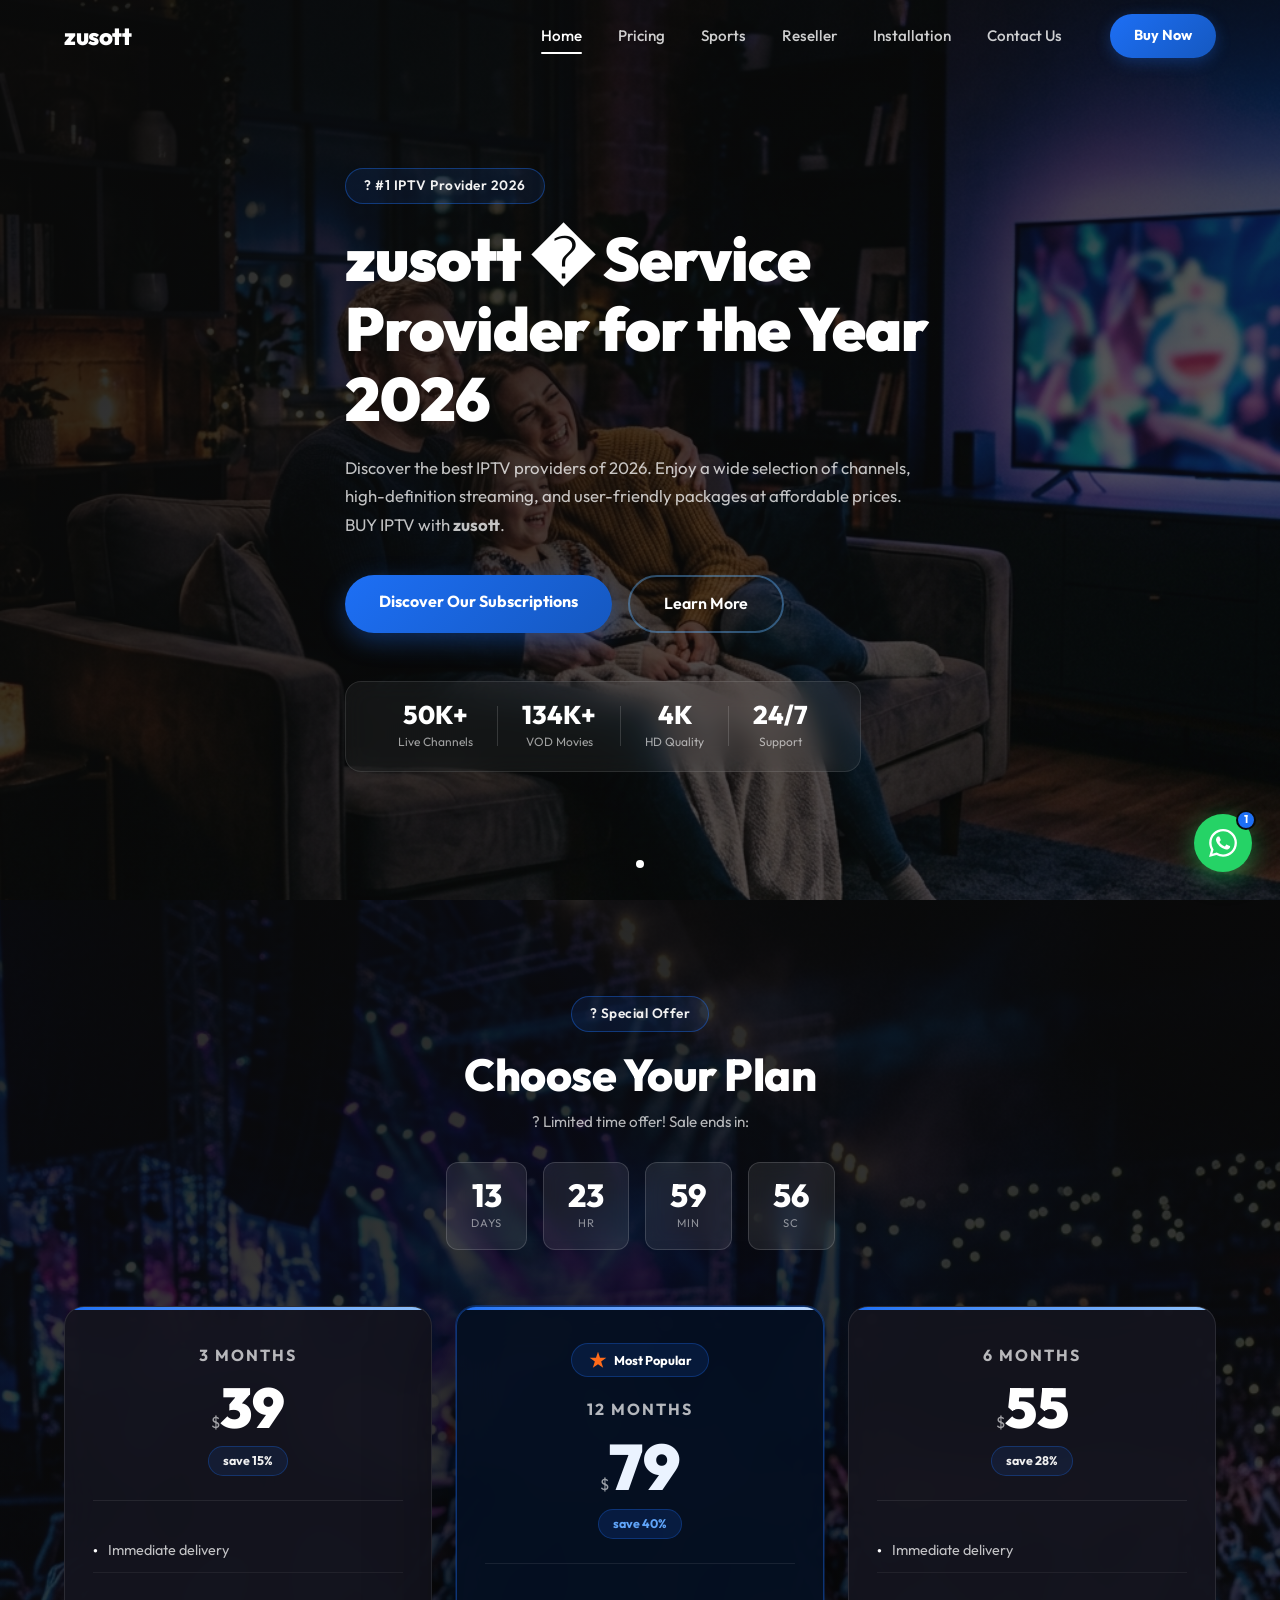
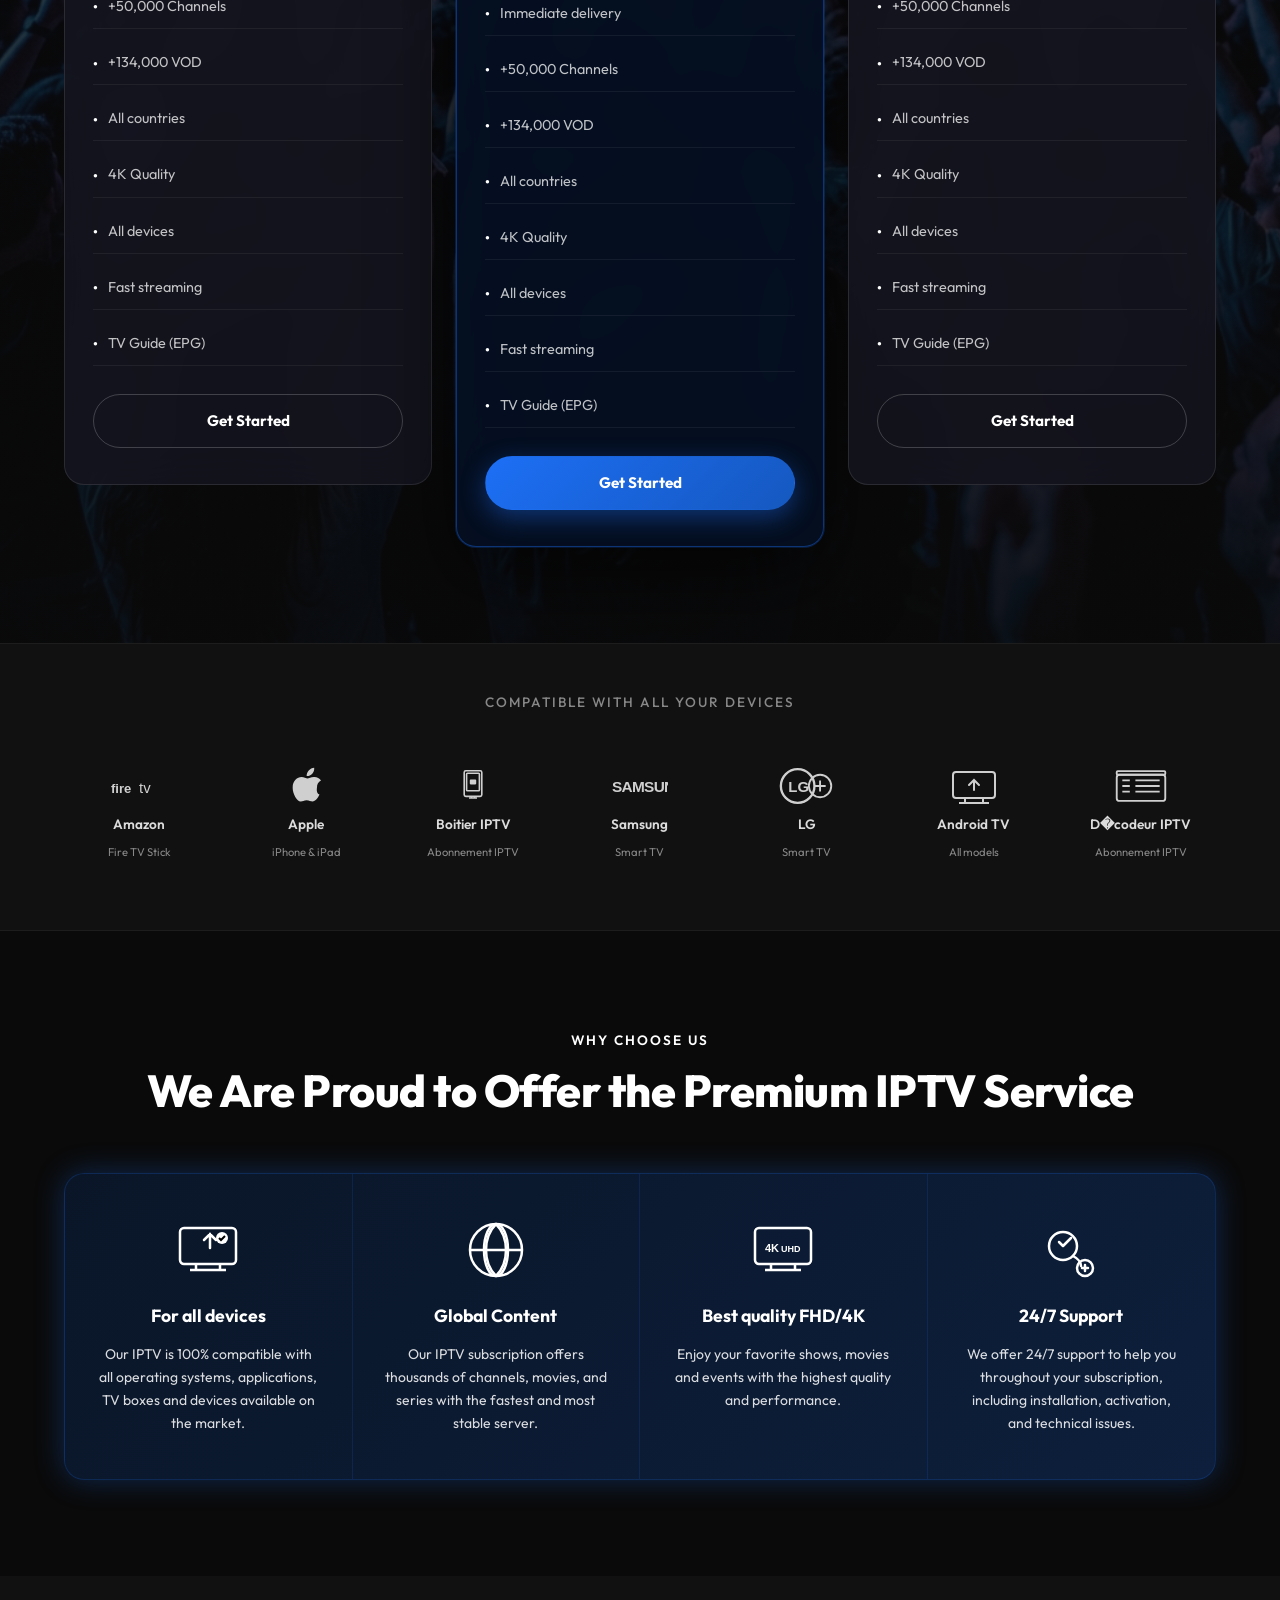
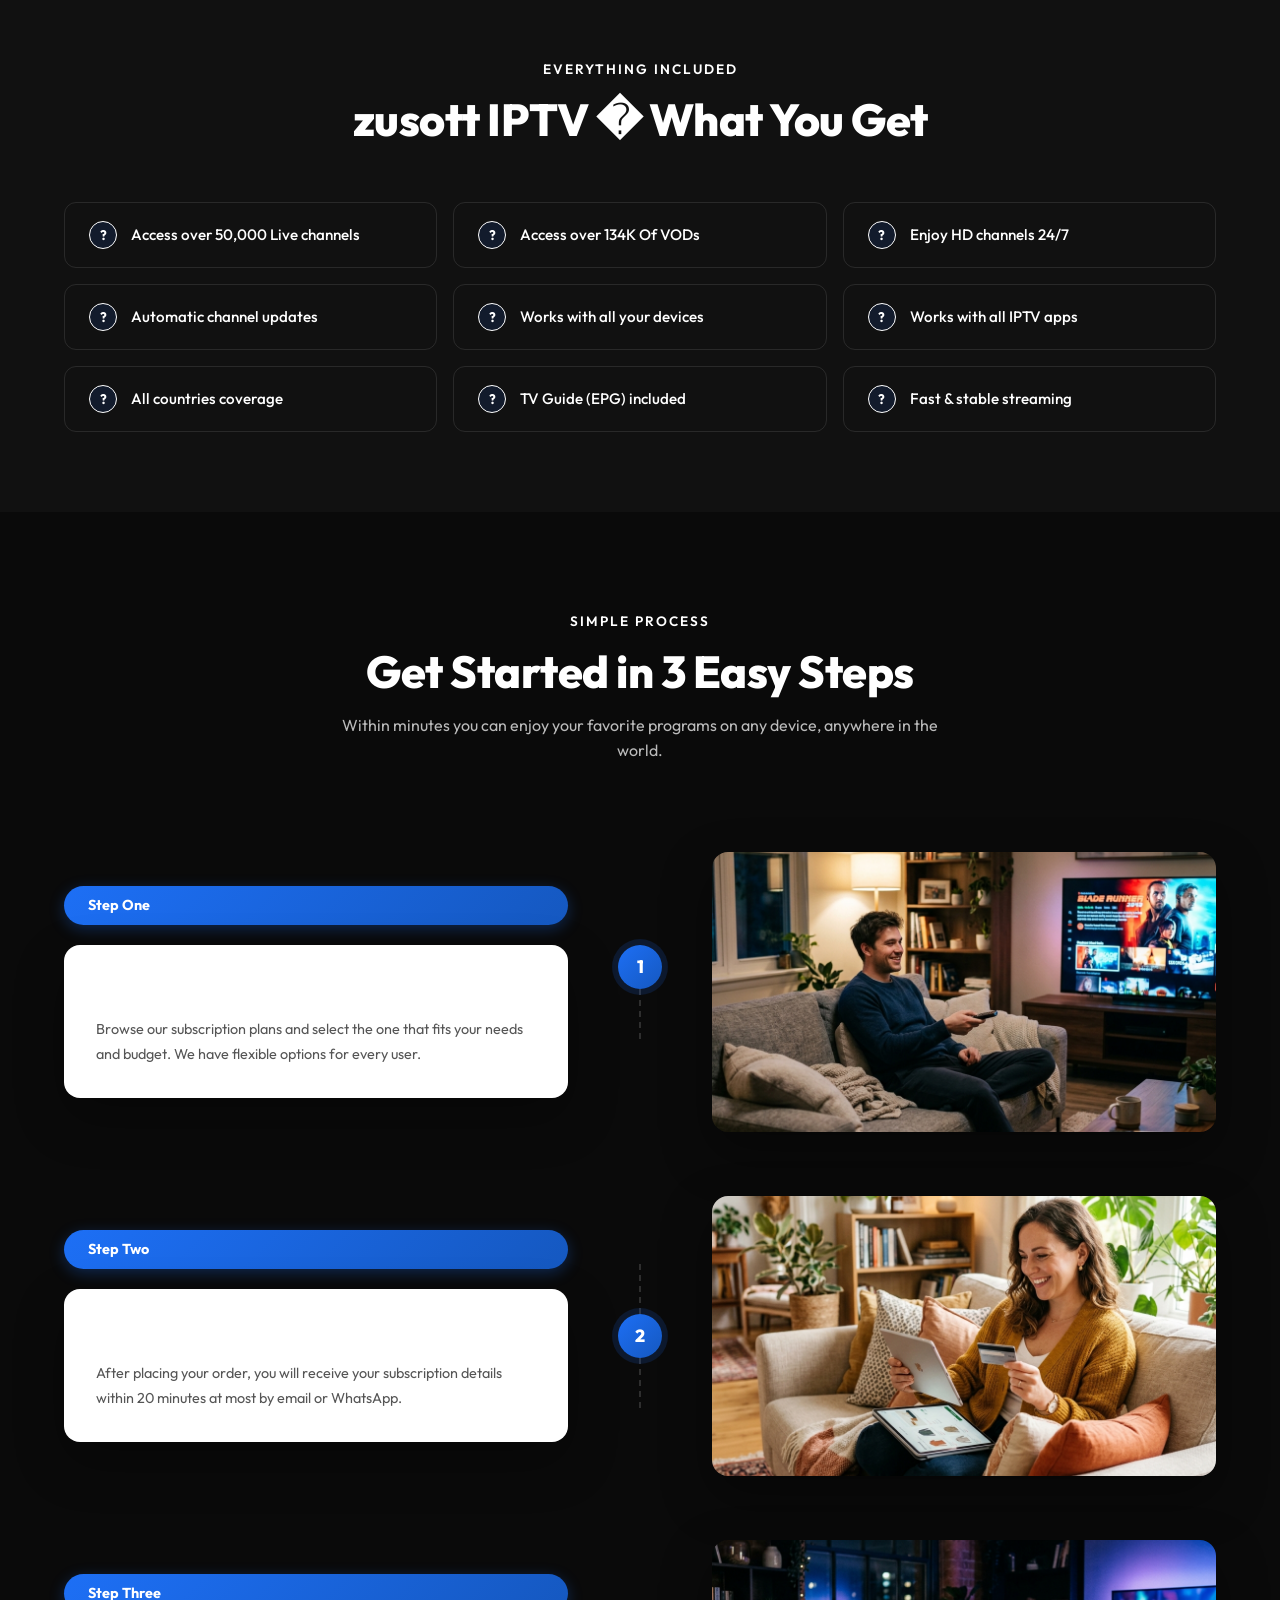
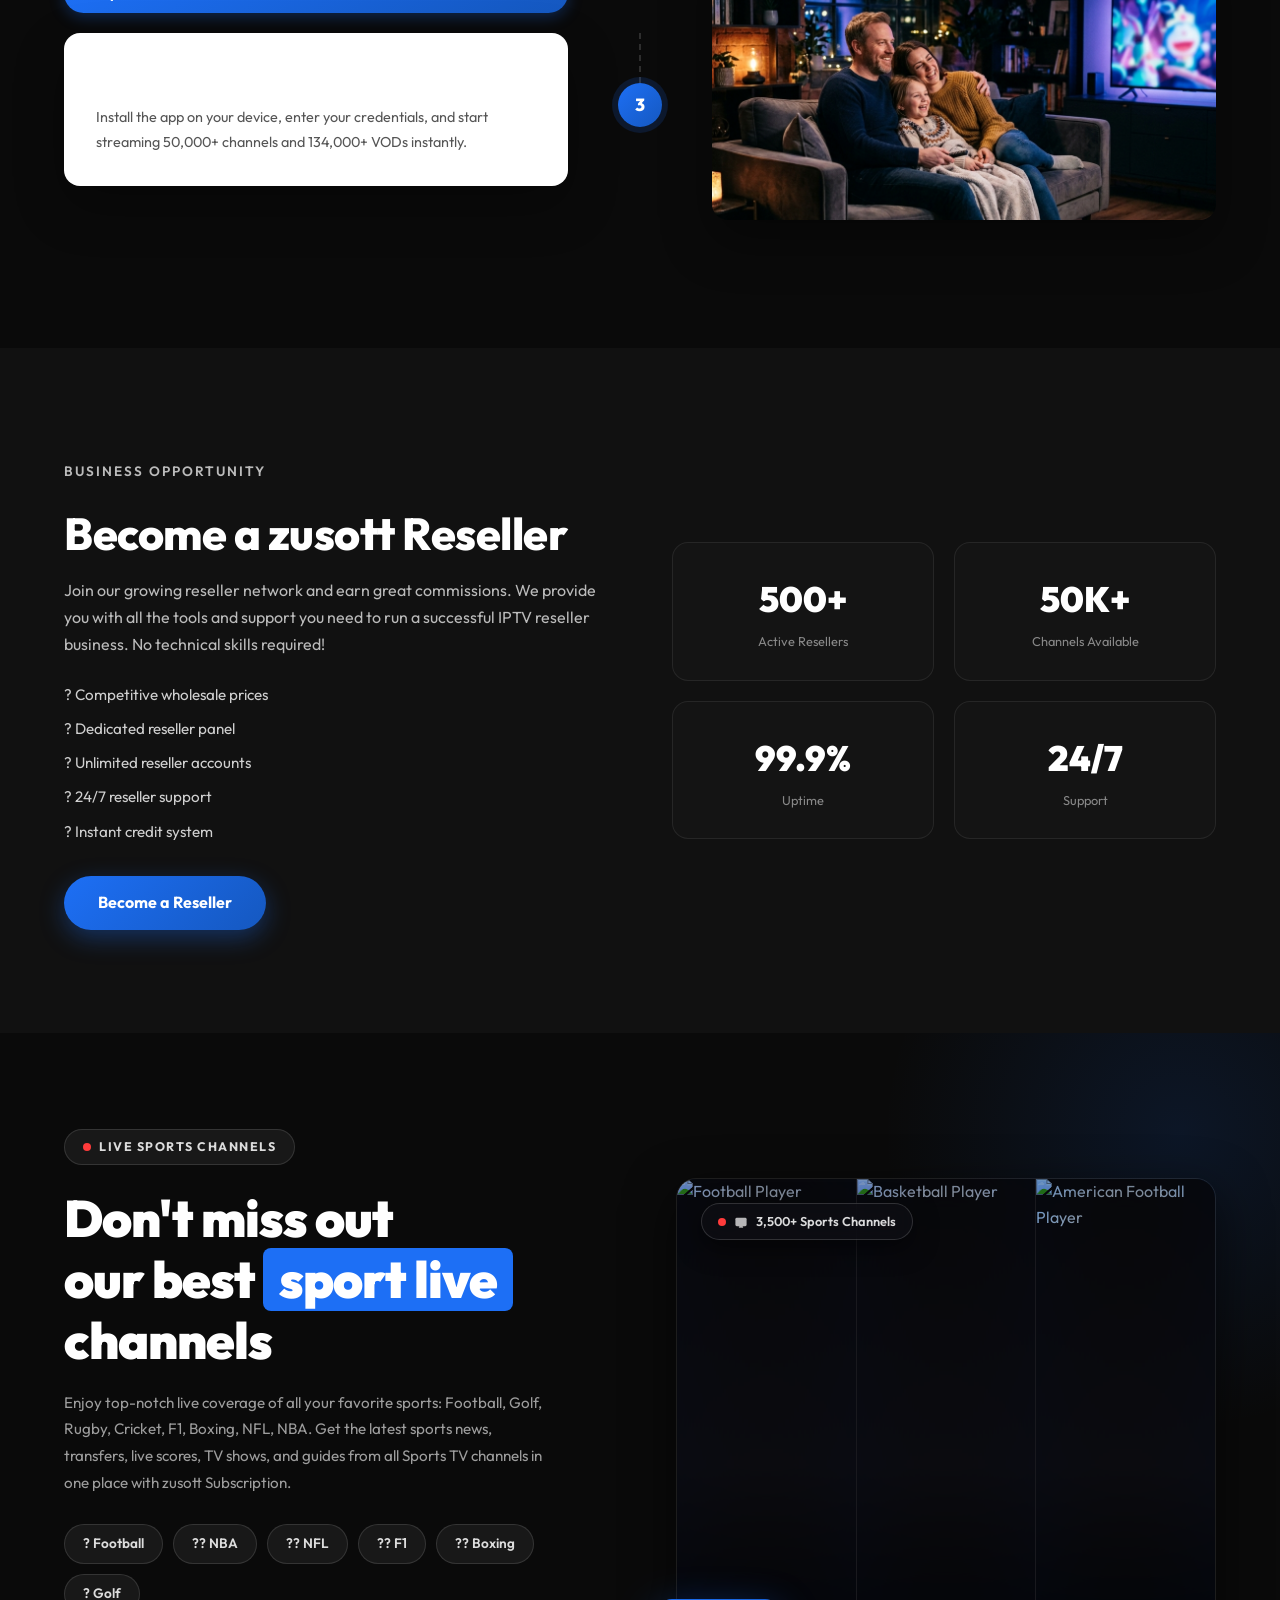
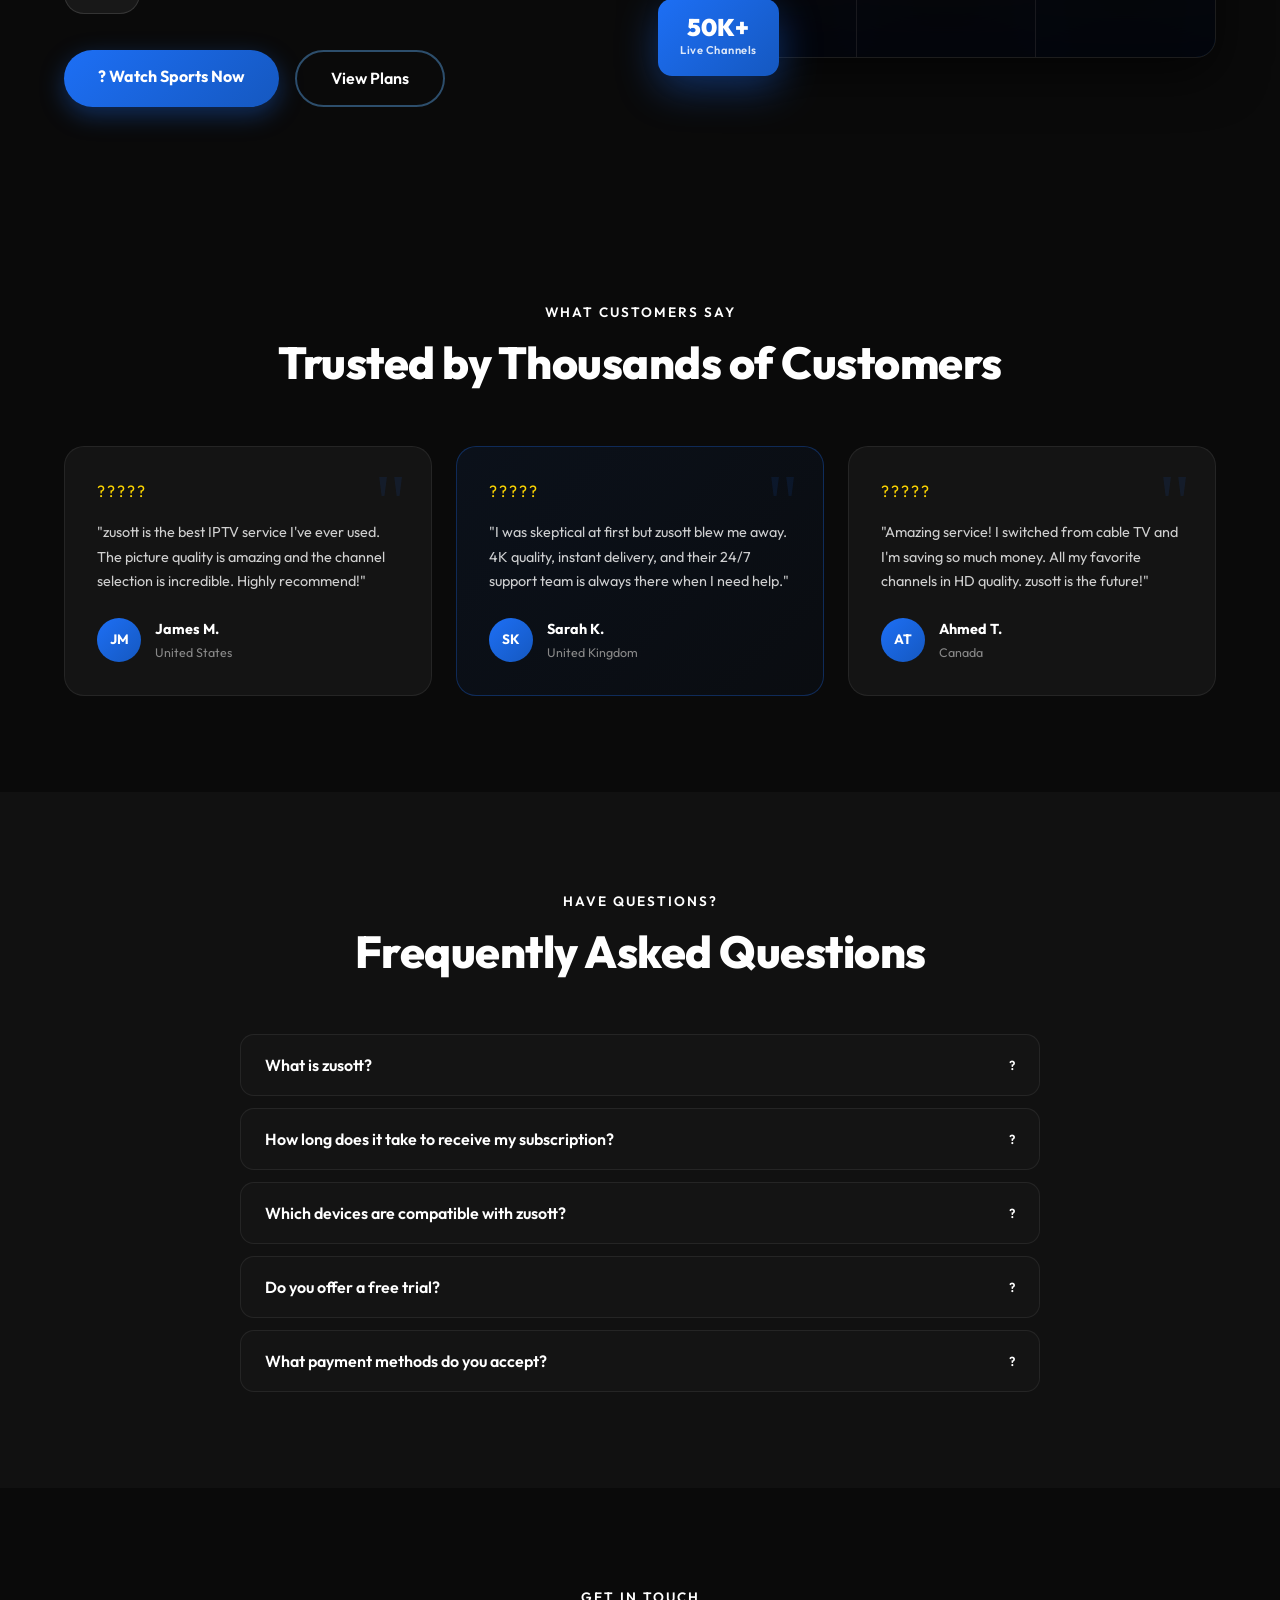
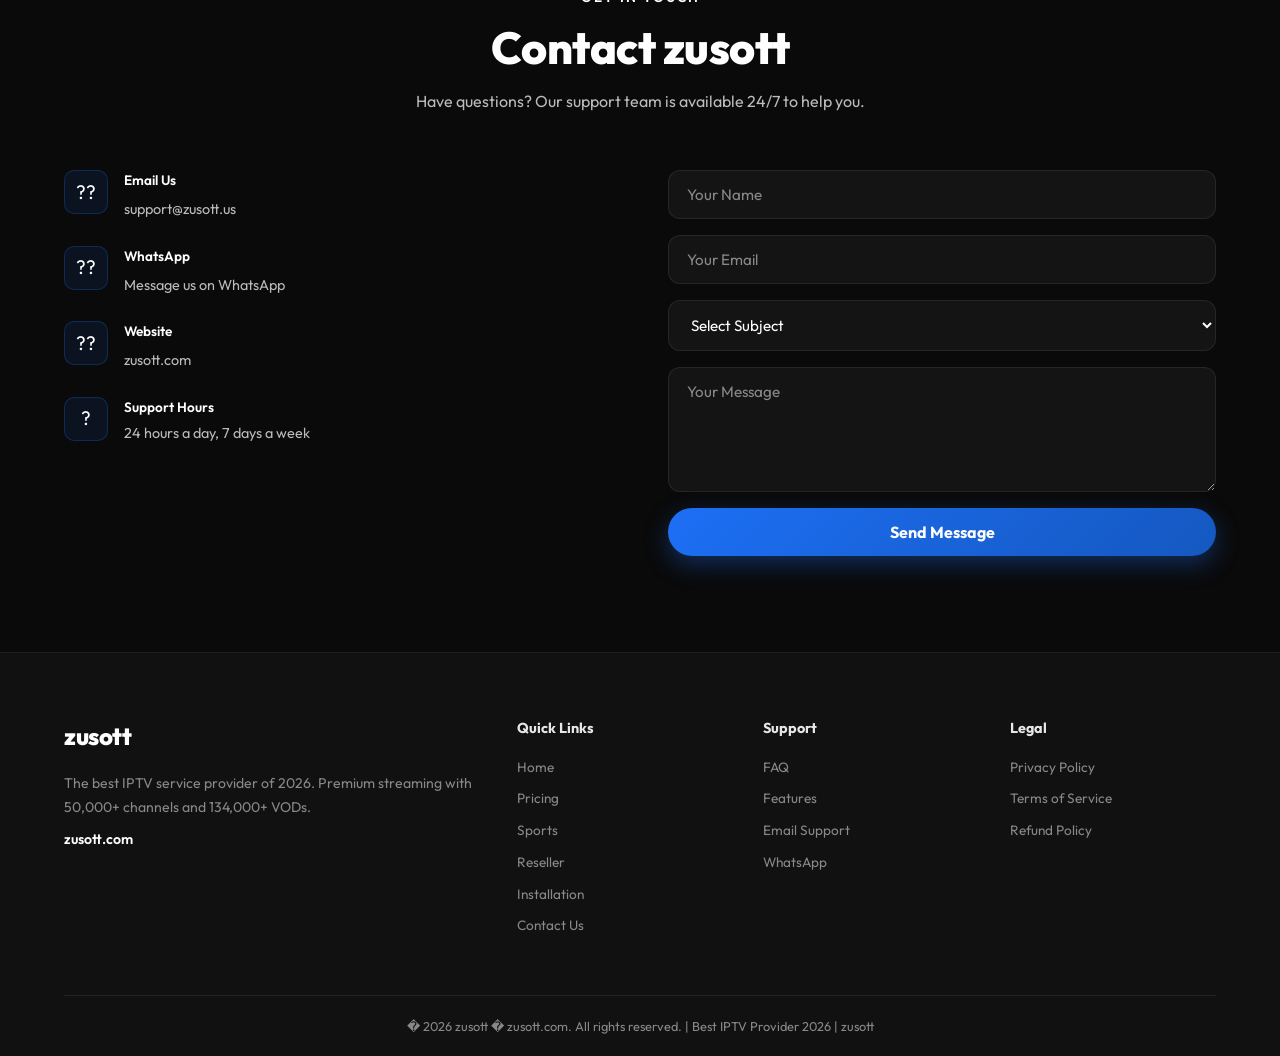
==== commit 1841b5c2: "Fix canonical URLs from zusott.com to zusott.us" ====
--- a/index.html
+++ b/index.html
@@ -1,17 +1,17 @@
-﻿<!DOCTYPE html>
+<!DOCTYPE html>
 <html lang="en">
 <head>
   <meta charset="UTF-8" />
   <meta name="viewport" content="width=device-width, initial-scale=1.0" />
-  <title>zusott – Best IPTV Service Provider 2026</title>
+  <title>zusott � Best IPTV Service Provider 2026</title>
   <meta name="description" content="zusott offers the best IPTV subscription service in 2026. Access 50,000+ live channels, 134,000+ VODs in HD/4K. Compatible with all devices." />
   <meta name="keywords" content="zusott, IPTV subscription, best IPTV 2026, live channels, 4K streaming, IPTV provider" />
   <meta name="robots" content="index, follow" />
-  <link rel="canonical" href="https://www.zusott.com/" />
+  <link rel="canonical" href="https://www.zusott.us/" />
   <!-- Open Graph -->
-  <meta property="og:title" content="zusott – Best IPTV Service Provider 2026" />
+  <meta property="og:title" content="zusott � Best IPTV Service Provider 2026" />
   <meta property="og:description" content="Join zusott for 50,000+ channels, 134,000+ VODs, and 4K streaming. Try the best IPTV service today!" />
-  <meta property="og:url" content="https://www.zusott.com/" />
+  <meta property="og:url" content="https://www.zusott.us/" />
   <meta property="og:type" content="website" />
   <link rel="preconnect" href="https://fonts.googleapis.com" />
   <link rel="preconnect" href="https://fonts.gstatic.com" crossorigin />
@@ -25,8 +25,8 @@
     "@context": "https://schema.org",
     "@type": "Organization",
     "name": "zusott",
-    "url": "https://www.zusott.com/",
-    "logo": "https://www.zusott.com/favicon.svg",
+    "url": "https://www.zusott.us/",
+    "logo": "https://www.zusott.us/favicon.svg",
     "description": "zusott offers the best IPTV subscription service in 2026. Access 50,000+ live channels, 134,000+ VODs in HD/4K.",
     "contactPoint": {
       "@type": "ContactPoint",
@@ -64,8 +64,8 @@
   <div class="hero-overlay"></div>
   <img src="hero_banner.png" alt="Family watching zusott streaming" class="hero-bg" />
   <div class="hero-content">
-    <div class="hero-badge">⚡ #1 IPTV Provider 2026</div>
-    <h1 class="hero-title"><span class="accent">zusott</span> – Service Provider for the Year <span class="accent">2026</span></h1>
+    <div class="hero-badge">? #1 IPTV Provider 2026</div>
+    <h1 class="hero-title"><span class="accent">zusott</span> � Service Provider for the Year <span class="accent">2026</span></h1>
     <p class="hero-sub">Discover the best IPTV providers of 2026. Enjoy a wide selection of channels, high-definition streaming, and user-friendly packages at affordable prices. BUY IPTV with <strong>zusott</strong>.</p>
     <div class="hero-btns">
       <a href="#pricing" class="btn-primary" id="btn-hero-discover">Discover Our Subscriptions</a>
@@ -93,9 +93,9 @@
     <div class="pricing-overlay"></div>
   </div>
   <div class="container pricing-inner">
-    <p class="special-offer-tag">⚡ Special Offer</p>
+    <p class="special-offer-tag">? Special Offer</p>
     <h2 class="section-title white">Choose Your <span class="accent">Plan</span></h2>
-    <p class="pricing-sub">⚡ Limited time offer! Sale ends in:</p>
+    <p class="pricing-sub">? Limited time offer! Sale ends in:</p>
 
     <!-- Countdown -->
     <div class="countdown" id="countdown">
@@ -252,7 +252,7 @@
             <rect x="4" y="4" width="52" height="4" rx="1"/>
           </svg>
         </div>
-        <span class="device-name">Décodeur IPTV</span>
+        <span class="device-name">D�codeur IPTV</span>
         <span class="device-sub">Abonnement IPTV</span>
       </div>
     </div>
@@ -325,43 +325,43 @@
   <div class="container">
     <div class="section-header">
       <p class="section-tag">Everything Included</p>
-      <h2 class="section-title"><span class="accent">zusott</span> IPTV – What You Get</h2>
+      <h2 class="section-title"><span class="accent">zusott</span> IPTV � What You Get</h2>
     </div>
     <div class="checklist-grid">
       <div class="check-item">
-        <div class="check-icon">✓</div>
+        <div class="check-icon">?</div>
         <span>Access over 50,000 Live channels</span>
       </div>
       <div class="check-item">
-        <div class="check-icon">✓</div>
+        <div class="check-icon">?</div>
         <span>Access over 134K Of VODs</span>
       </div>
       <div class="check-item">
-        <div class="check-icon">✓</div>
+        <div class="check-icon">?</div>
         <span>Enjoy HD channels 24/7</span>
       </div>
       <div class="check-item">
-        <div class="check-icon">✓</div>
+        <div class="check-icon">?</div>
         <span>Automatic channel updates</span>
       </div>
       <div class="check-item">
-        <div class="check-icon">✓</div>
+        <div class="check-icon">?</div>
         <span>Works with all your devices</span>
       </div>
       <div class="check-item">
-        <div class="check-icon">✓</div>
+        <div class="check-icon">?</div>
         <span>Works with all IPTV apps</span>
       </div>
       <div class="check-item">
-        <div class="check-icon">✓</div>
+        <div class="check-icon">?</div>
         <span>All countries coverage</span>
       </div>
       <div class="check-item">
-        <div class="check-icon">✓</div>
+        <div class="check-icon">?</div>
         <span>TV Guide (EPG) included</span>
       </div>
       <div class="check-item">
-        <div class="check-icon">✓</div>
+        <div class="check-icon">?</div>
         <span>Fast &amp; stable streaming</span>
       </div>
     </div>
@@ -444,11 +444,11 @@
         <h2 class="section-title">Become a <span class="accent">zusott</span> Reseller</h2>
         <p>Join our growing reseller network and earn great commissions. We provide you with all the tools and support you need to run a successful IPTV reseller business. No technical skills required!</p>
         <ul class="reseller-perks">
-          <li>✓ Competitive wholesale prices</li>
-          <li>✓ Dedicated reseller panel</li>
-          <li>✓ Unlimited reseller accounts</li>
-          <li>✓ 24/7 reseller support</li>
-          <li>✓ Instant credit system</li>
+          <li>? Competitive wholesale prices</li>
+          <li>? Dedicated reseller panel</li>
+          <li>? Unlimited reseller accounts</li>
+          <li>? 24/7 reseller support</li>
+          <li>? Instant credit system</li>
         </ul>
         <a href="#contact" class="btn-primary" id="btn-reseller">Become a Reseller</a>
       </div>
@@ -495,15 +495,15 @@
           channels in one place with zusott Subscription.
         </p>
         <div class="sports-pills">
-          <span class="sport-pill" id="pill-football">⚽ Football</span>
-          <span class="sport-pill" id="pill-nba">🏀 NBA</span>
-          <span class="sport-pill" id="pill-nfl">🏈 NFL</span>
-          <span class="sport-pill" id="pill-f1">🏎 F1</span>
-          <span class="sport-pill" id="pill-boxing">🥊 Boxing</span>
-          <span class="sport-pill" id="pill-golf">⛳ Golf</span>
+          <span class="sport-pill" id="pill-football">? Football</span>
+          <span class="sport-pill" id="pill-nba">?? NBA</span>
+          <span class="sport-pill" id="pill-nfl">?? NFL</span>
+          <span class="sport-pill" id="pill-f1">?? F1</span>
+          <span class="sport-pill" id="pill-boxing">?? Boxing</span>
+          <span class="sport-pill" id="pill-golf">? Golf</span>
         </div>
         <div class="sports-btns">
-          <a href="#pricing" class="btn-primary" id="btn-sports-watch">▶ Watch Sports Now</a>
+          <a href="#pricing" class="btn-primary" id="btn-sports-watch">? Watch Sports Now</a>
           <a href="#pricing" class="btn-ghost" id="btn-sports-plans">View Plans</a>
         </div>
       </div>
@@ -555,7 +555,7 @@
     </div>
     <div class="testimonials-grid">
       <div class="testimonial-card">
-        <div class="stars">★★★★★</div>
+        <div class="stars">?????</div>
         <p>"zusott is the best IPTV service I've ever used. The picture quality is amazing and the channel selection is incredible. Highly recommend!"</p>
         <div class="reviewer">
           <div class="reviewer-avatar">JM</div>
@@ -563,7 +563,7 @@
         </div>
       </div>
       <div class="testimonial-card featured">
-        <div class="stars">★★★★★</div>
+        <div class="stars">?????</div>
         <p>"I was skeptical at first but zusott blew me away. 4K quality, instant delivery, and their 24/7 support team is always there when I need help."</p>
         <div class="reviewer">
           <div class="reviewer-avatar">SK</div>
@@ -571,7 +571,7 @@
         </div>
       </div>
       <div class="testimonial-card">
-        <div class="stars">★★★★★</div>
+        <div class="stars">?????</div>
         <p>"Amazing service! I switched from cable TV and I'm saving so much money. All my favorite channels in HD quality. zusott is the future!"</p>
         <div class="reviewer">
           <div class="reviewer-avatar">AT</div>
@@ -592,7 +592,7 @@
     <div class="faq-list">
       <div class="faq-item" id="faq-1">
         <button class="faq-question" onclick="toggleFaq(this)">
-          What is zusott? <span class="faq-arrow">▼</span>
+          What is zusott? <span class="faq-arrow">?</span>
         </button>
         <div class="faq-answer">
           <p>zusott is a premium IPTV service provider offering over 50,000 live channels and 134,000+ VODs in HD and 4K quality. Compatible with all devices including Smart TVs, smartphones, tablets, and more.</p>
@@ -600,7 +600,7 @@
       </div>
       <div class="faq-item" id="faq-2">
         <button class="faq-question" onclick="toggleFaq(this)">
-          How long does it take to receive my subscription? <span class="faq-arrow">▼</span>
+          How long does it take to receive my subscription? <span class="faq-arrow">?</span>
         </button>
         <div class="faq-answer">
           <p>After placing your order, you will receive your login credentials within 20 minutes via email or WhatsApp. Our system is automated to ensure fast delivery 24/7.</p>
@@ -608,7 +608,7 @@
       </div>
       <div class="faq-item" id="faq-3">
         <button class="faq-question" onclick="toggleFaq(this)">
-          Which devices are compatible with zusott? <span class="faq-arrow">▼</span>
+          Which devices are compatible with zusott? <span class="faq-arrow">?</span>
         </button>
         <div class="faq-answer">
           <p>zusott works on Amazon Fire TV Stick, Apple devices (iPhone, iPad, Apple TV), Samsung Smart TVs, LG Smart TVs, Android TV boxes, IPTV decoders, and any device with an internet connection.</p>
@@ -616,7 +616,7 @@
       </div>
       <div class="faq-item" id="faq-4">
         <button class="faq-question" onclick="toggleFaq(this)">
-          Do you offer a free trial? <span class="faq-arrow">▼</span>
+          Do you offer a free trial? <span class="faq-arrow">?</span>
         </button>
         <div class="faq-answer">
           <p>Yes! We offer a free trial so you can experience zusott before committing to a subscription. Contact us via WhatsApp or email to request your free trial access.</p>
@@ -624,7 +624,7 @@
       </div>
       <div class="faq-item" id="faq-5">
         <button class="faq-question" onclick="toggleFaq(this)">
-          What payment methods do you accept? <span class="faq-arrow">▼</span>
+          What payment methods do you accept? <span class="faq-arrow">?</span>
         </button>
         <div class="faq-answer">
           <p>We accept PayPal, credit/debit cards, cryptocurrency, and other secure payment methods. All transactions are 100% safe and encrypted.</p>
@@ -645,28 +645,28 @@
     <div class="contact-inner">
       <div class="contact-info">
         <div class="contact-item">
-          <div class="contact-icon">📧</div>
+          <div class="contact-icon">??</div>
           <div>
             <h4>Email Us</h4>
             <a href="mailto:support@zusott.us" id="link-email">support@zusott.us</a>
           </div>
         </div>
         <div class="contact-item">
-          <div class="contact-icon">💬</div>
+          <div class="contact-icon">??</div>
           <div>
             <h4>WhatsApp</h4>
             <a href="https://wa.me/212780105923" target="_blank" id="link-whatsapp">Message us on WhatsApp</a>
           </div>
         </div>
         <div class="contact-item">
-          <div class="contact-icon">🌐</div>
+          <div class="contact-icon">??</div>
           <div>
             <h4>Website</h4>
             <a href="https://www.zusott.com" id="link-website">zusott.com</a>
           </div>
         </div>
         <div class="contact-item">
-          <div class="contact-icon">⏰</div>
+          <div class="contact-icon">?</div>
           <div>
             <h4>Support Hours</h4>
             <p>24 hours a day, 7 days a week</p>
@@ -693,7 +693,7 @@
           <textarea id="form-message" placeholder="Your Message" rows="5" required></textarea>
         </div>
         <button type="submit" class="btn-primary full-width" id="btn-form-submit">Send Message</button>
-        <div class="form-success" id="form-success" style="display:none;">✓ Message sent! We'll reply within 24 hours.</div>
+        <div class="form-success" id="form-success" style="display:none;">? Message sent! We'll reply within 24 hours.</div>
       </form>
     </div>
   </div>
@@ -734,7 +734,7 @@
       </div>
     </div>
     <div class="footer-bottom">
-      <p>© 2026 zusott – zusott.com. All rights reserved. | Best IPTV Provider 2026 | zusott</p>
+      <p>� 2026 zusott � zusott.com. All rights reserved. | Best IPTV Provider 2026 | zusott</p>
     </div>
   </div>
 </footer>
@@ -748,7 +748,7 @@
 </a>
 
 <!-- Back to top -->
-<button class="back-to-top" id="back-to-top" onclick="scrollToTop()" title="Back to top">↑</button>
+<button class="back-to-top" id="back-to-top" onclick="scrollToTop()" title="Back to top">?</button>
 
 <script src="script.js"></script>
 </body>
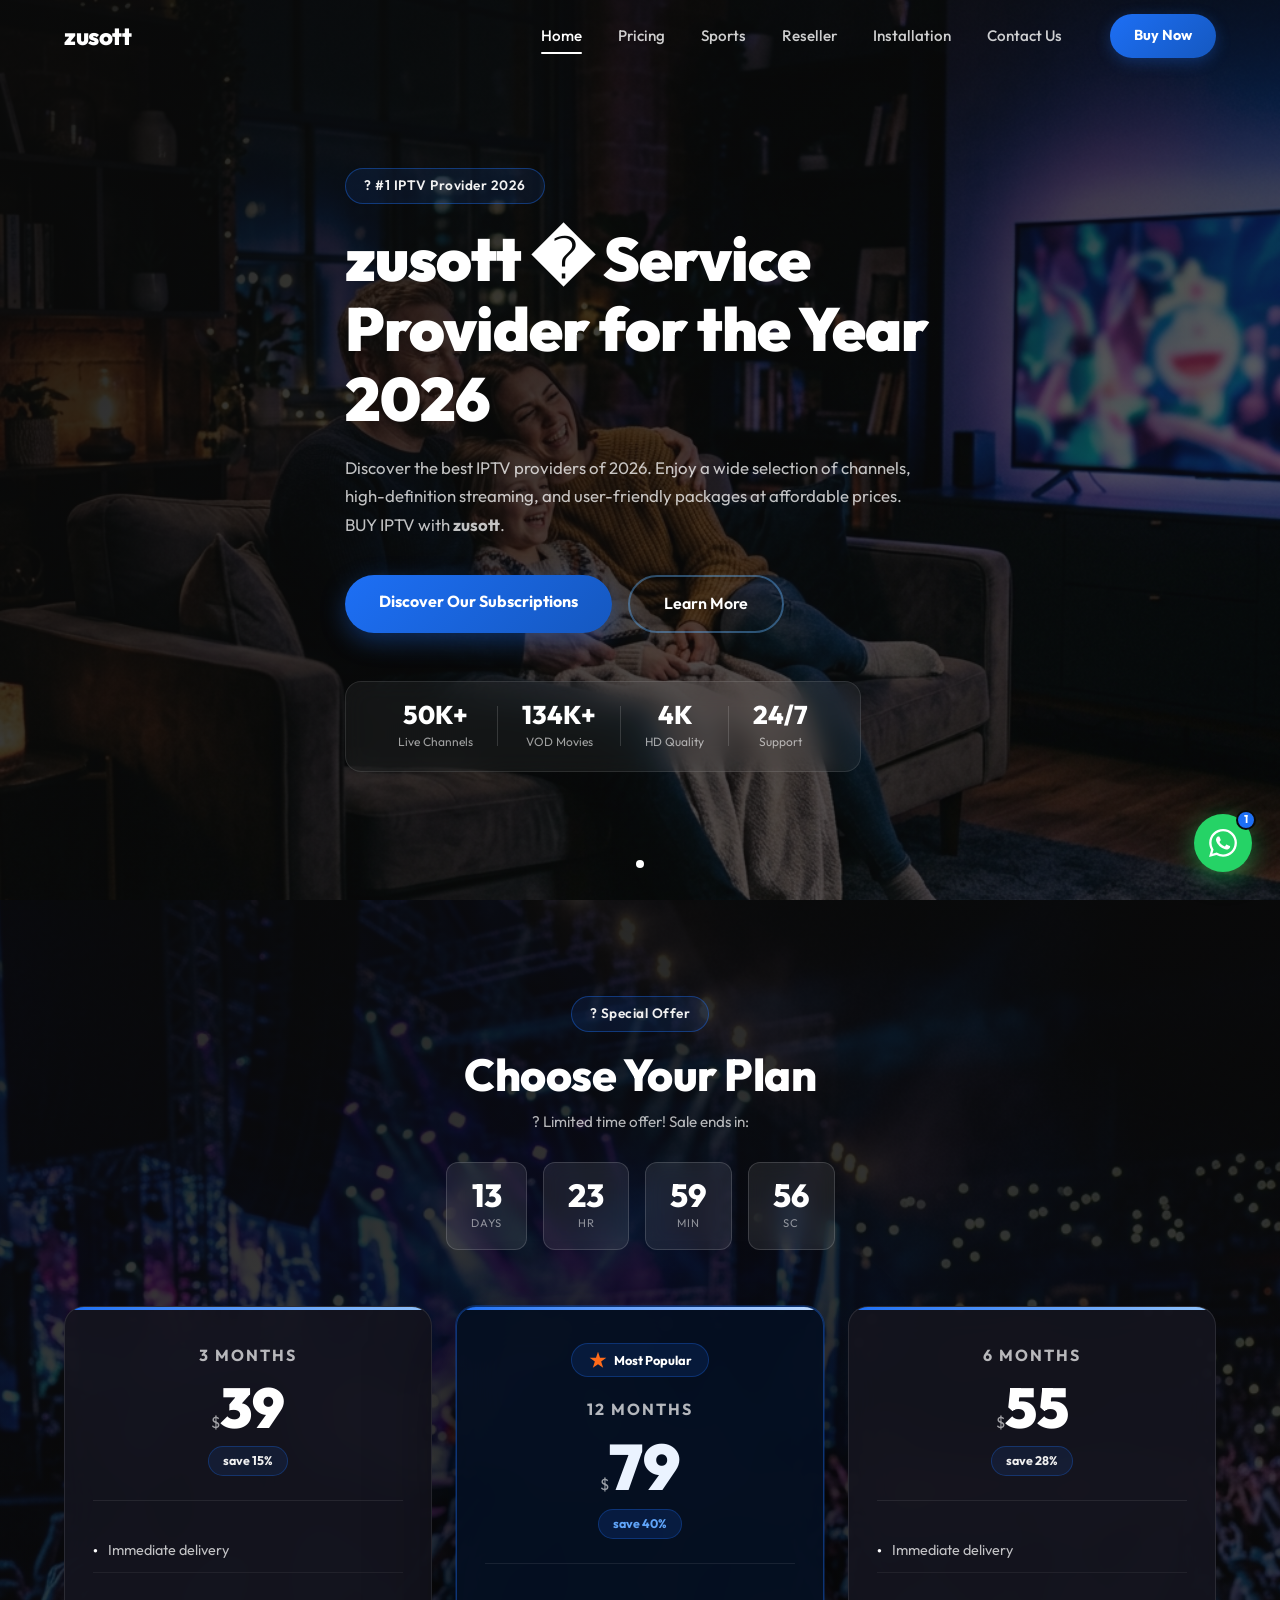
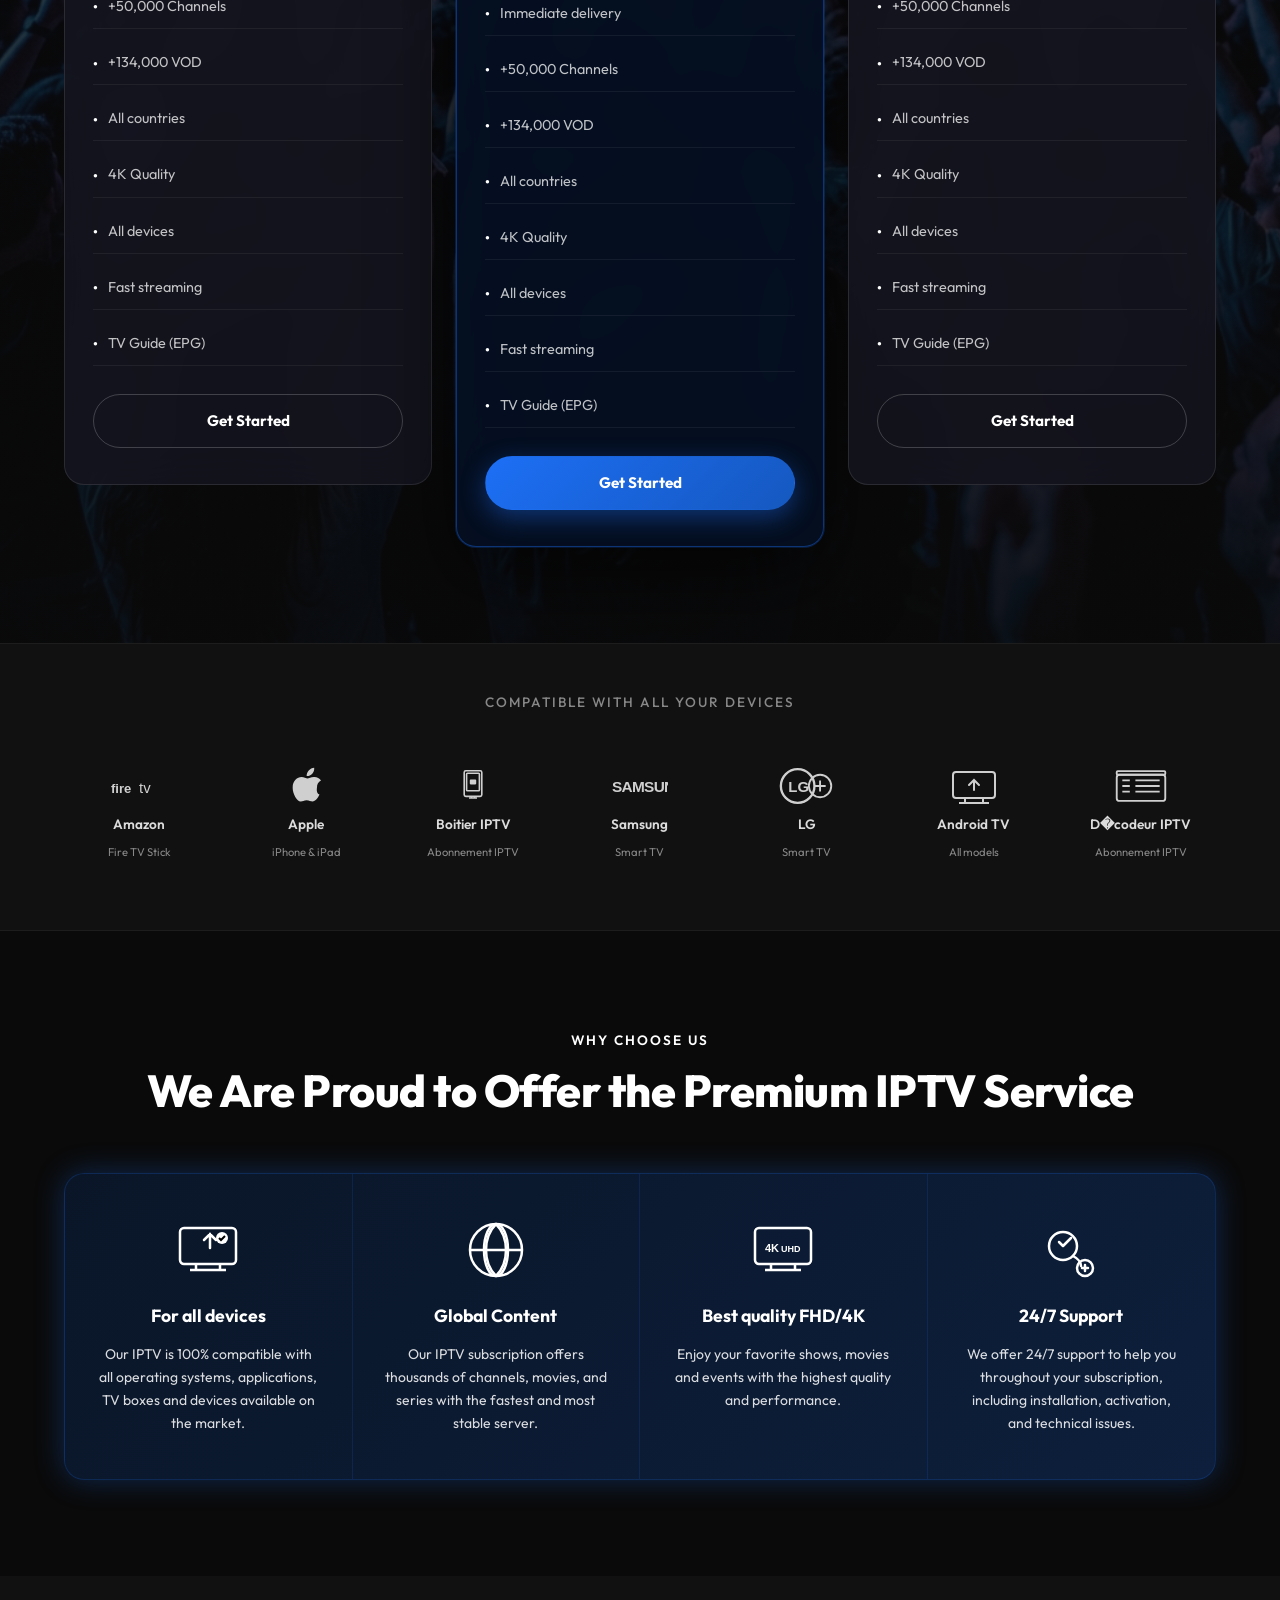
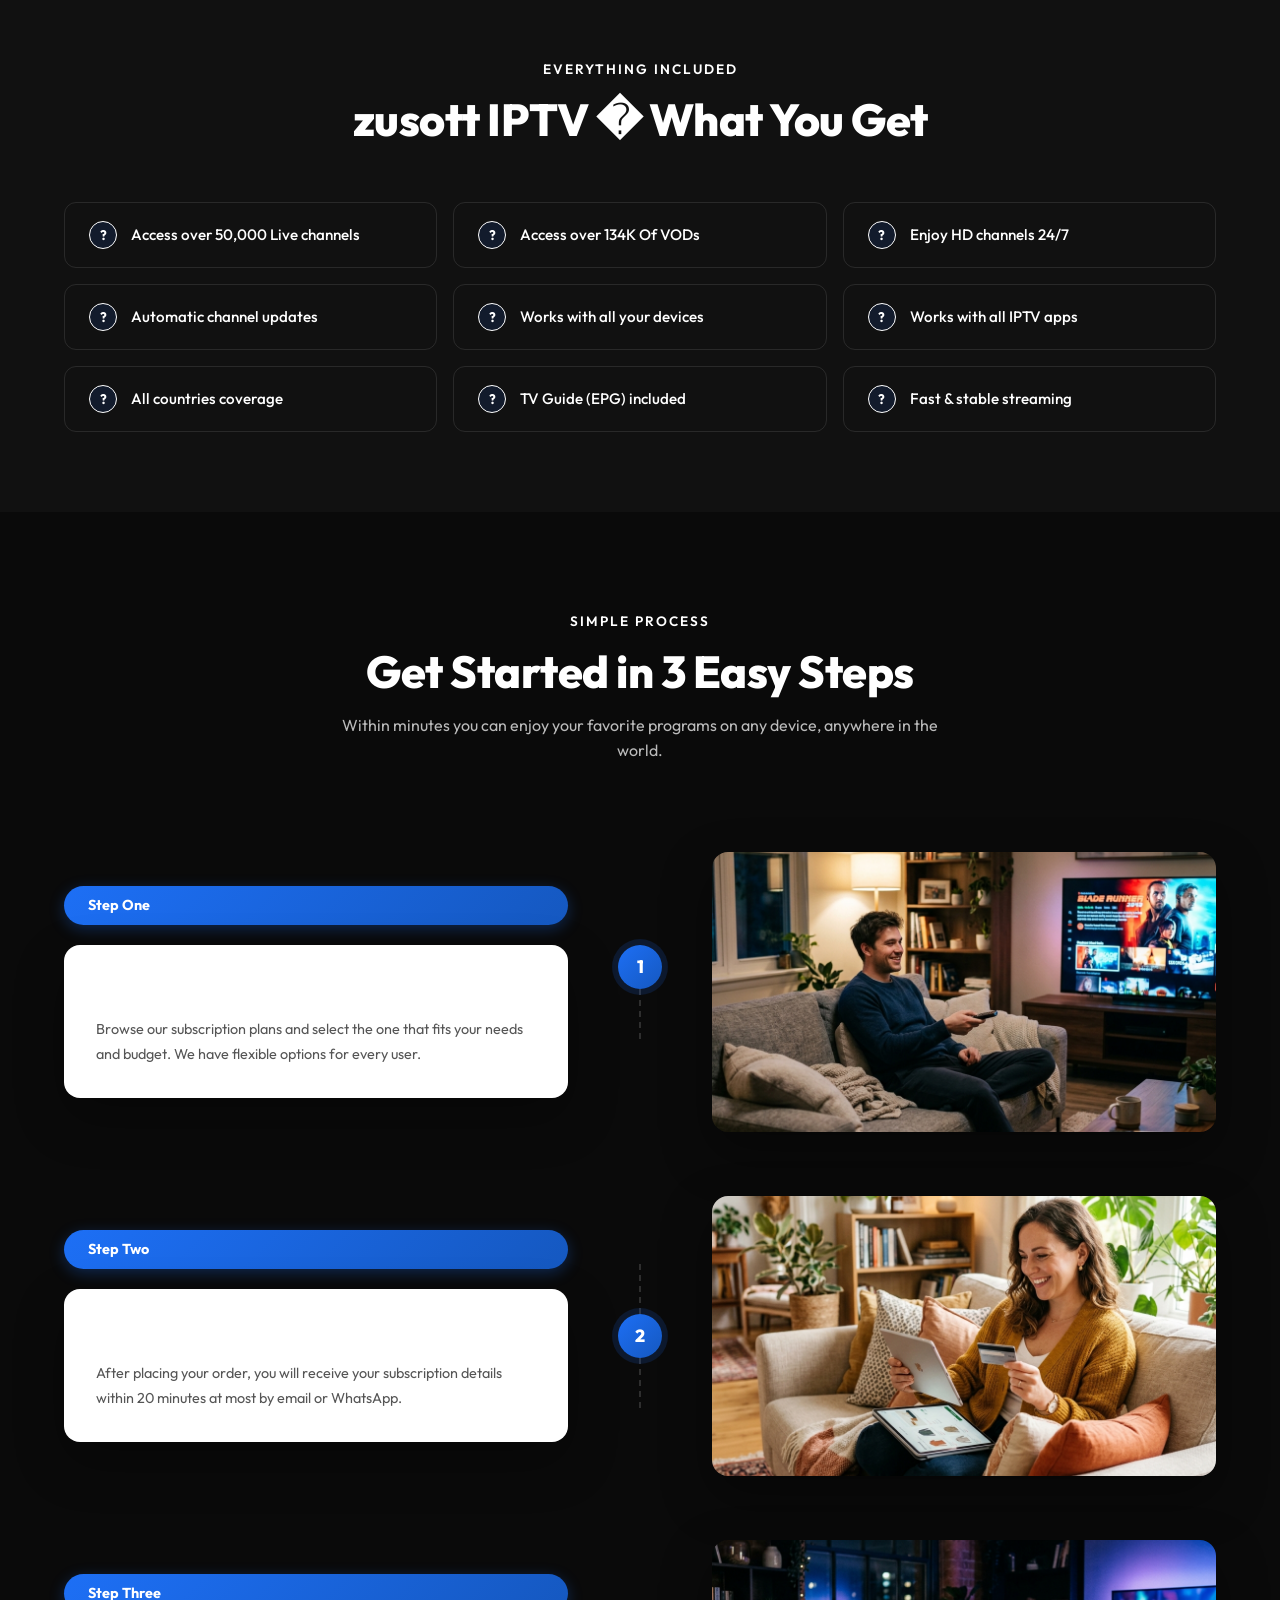
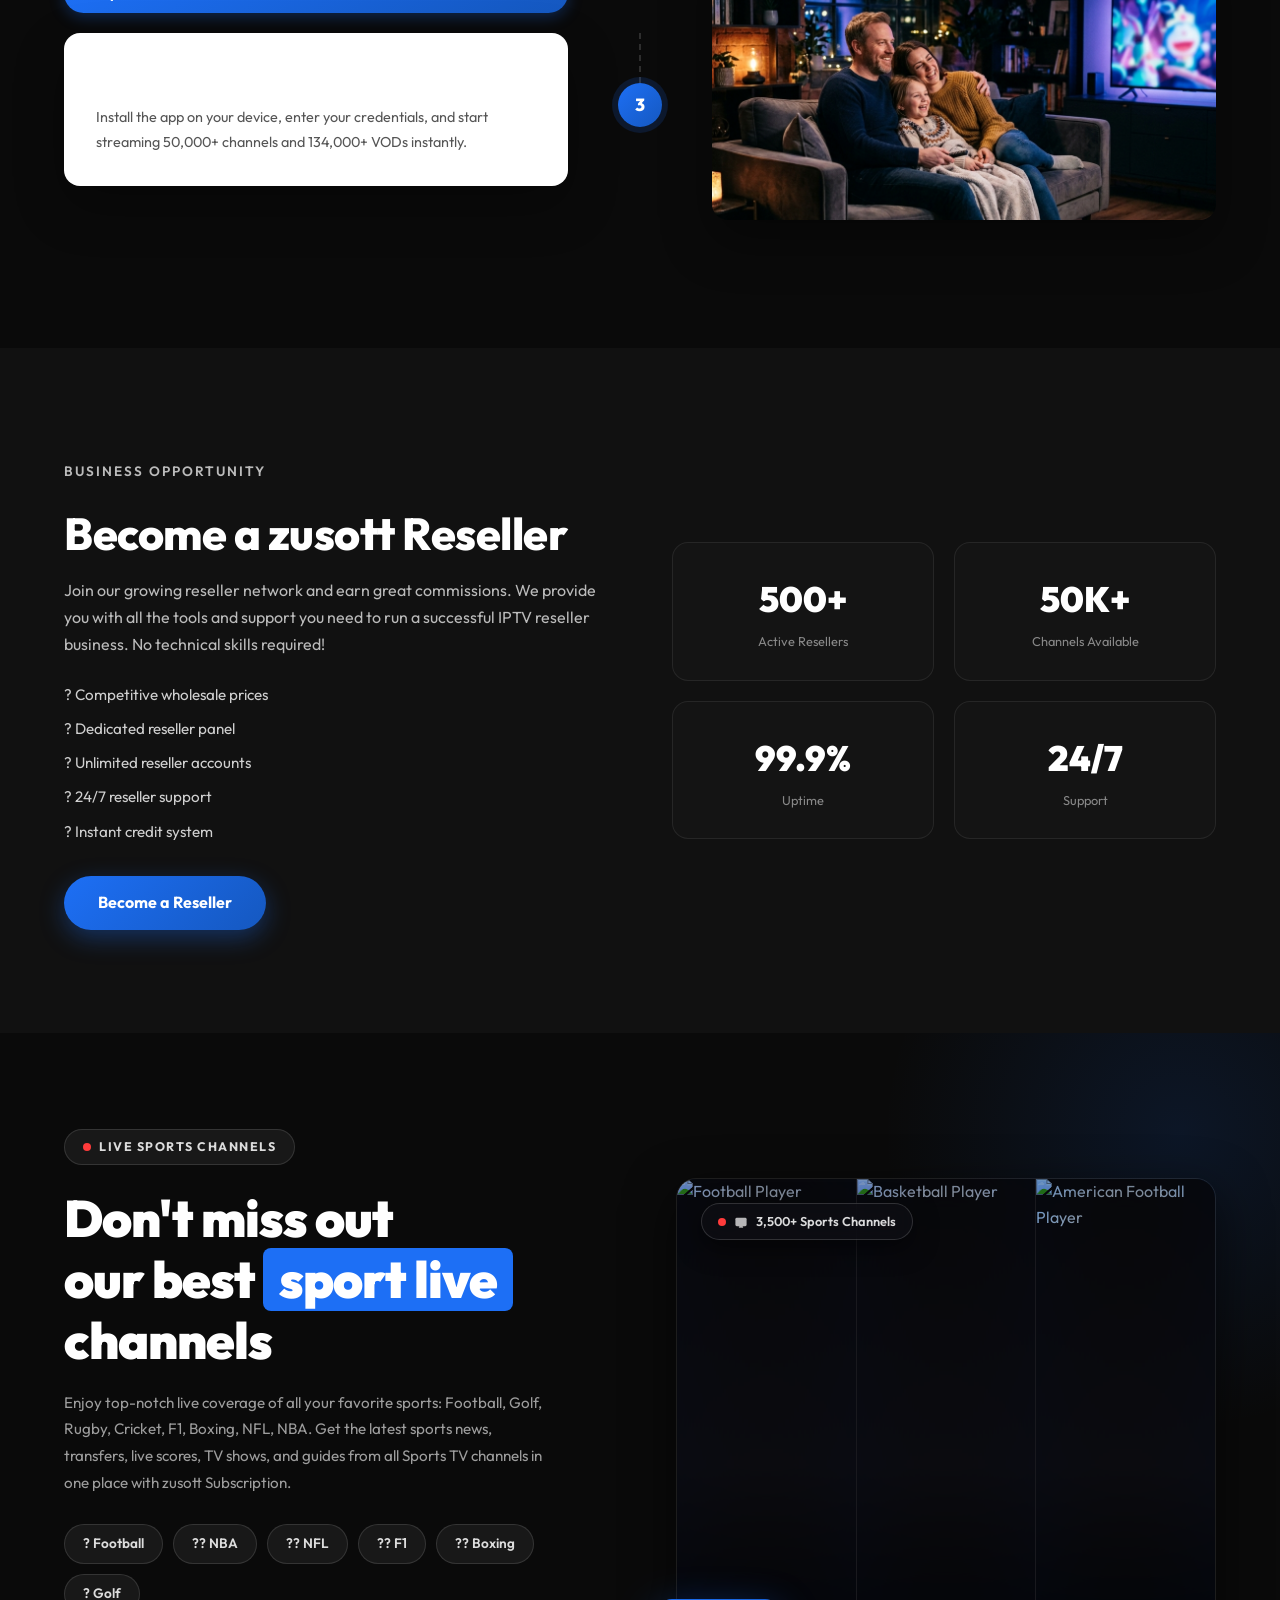
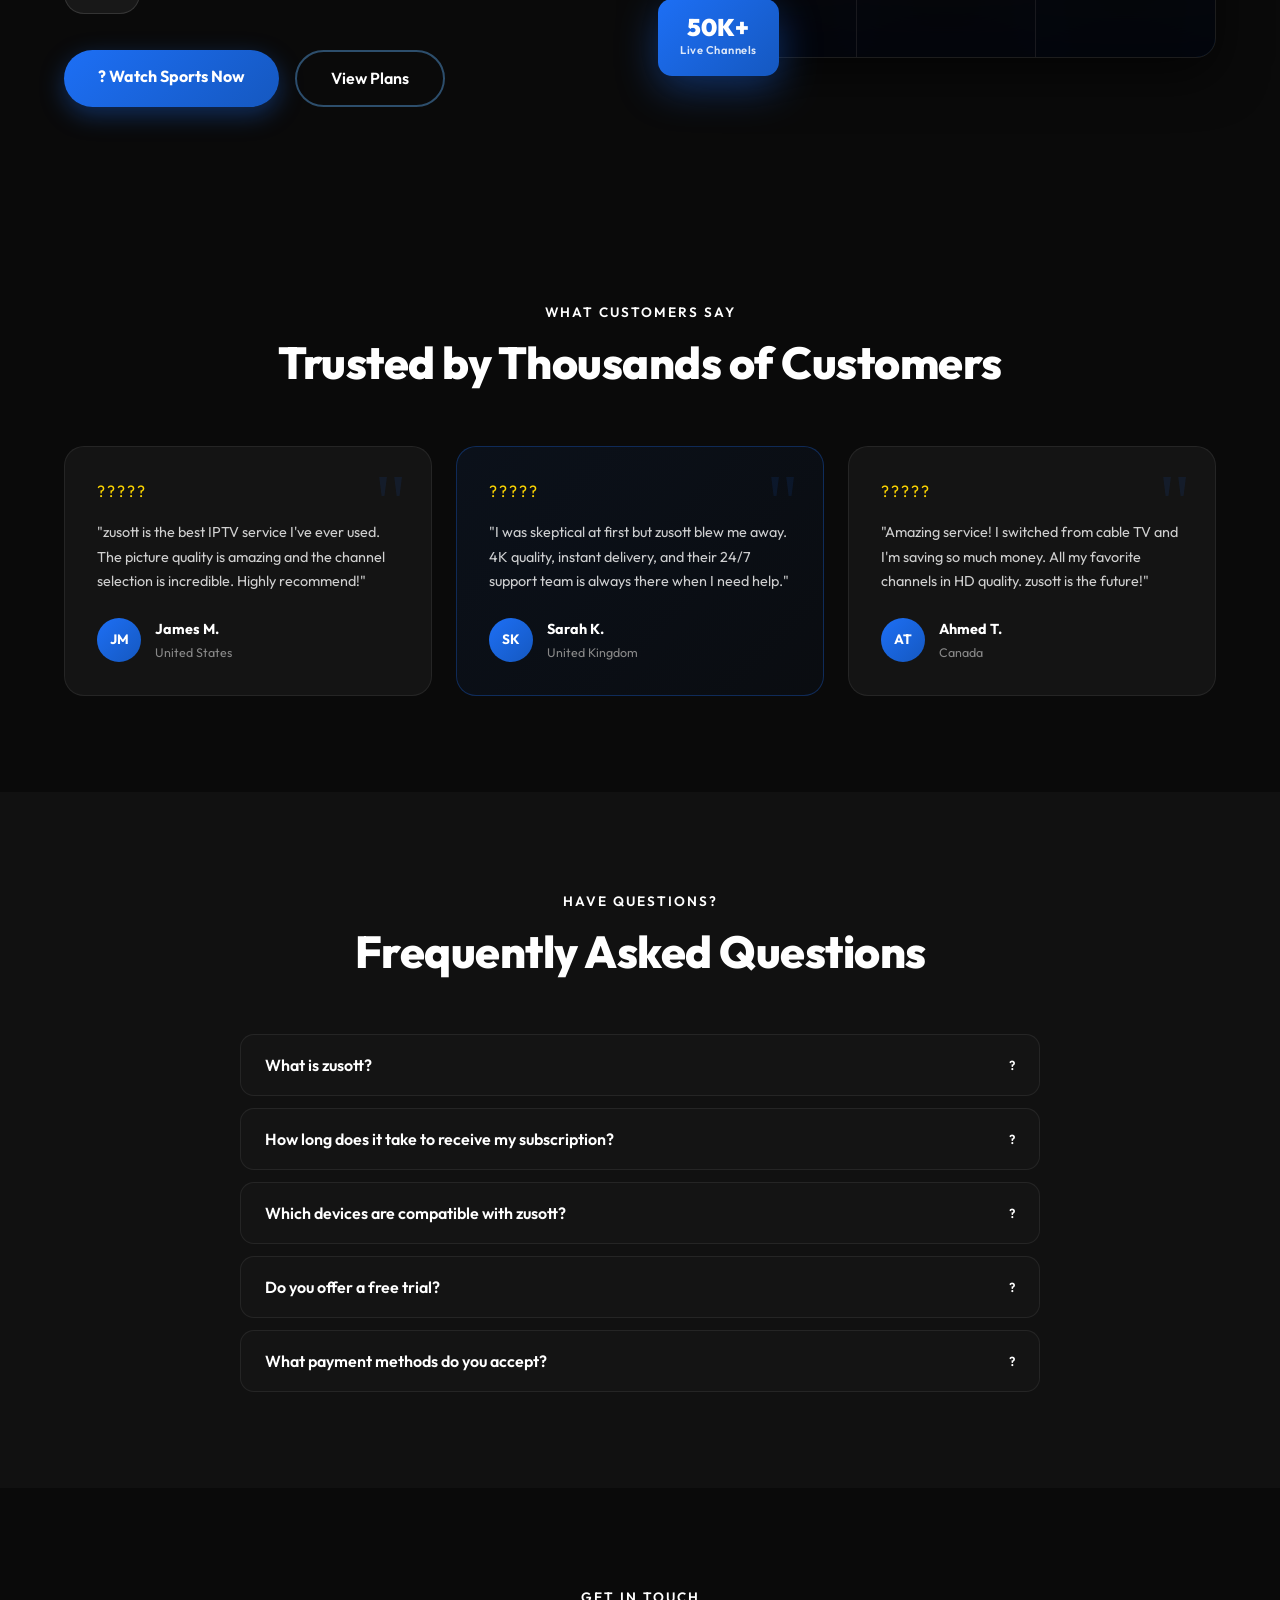
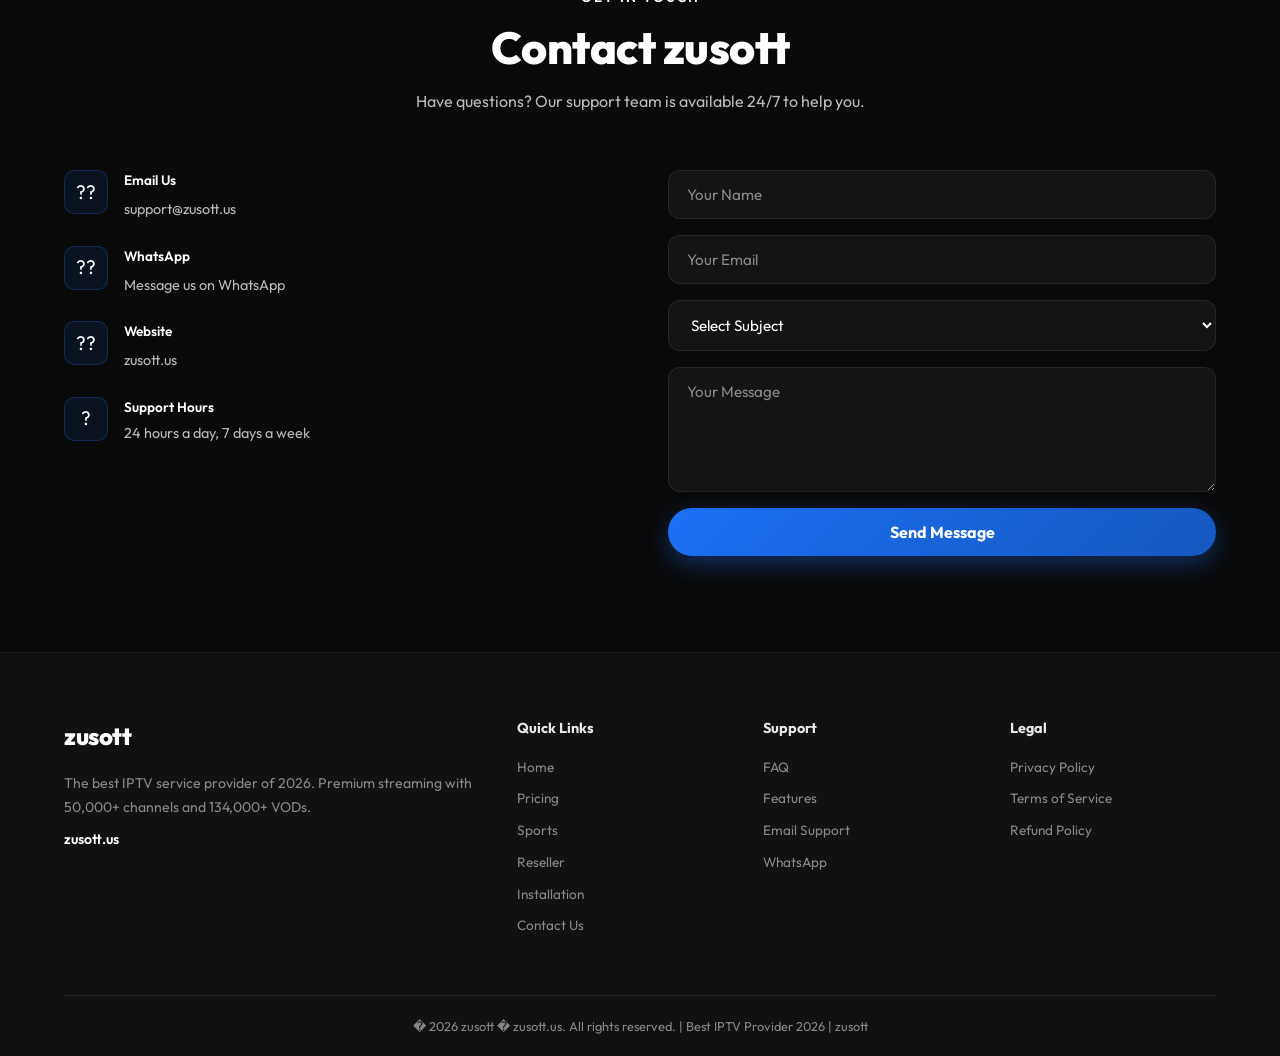
==== commit ed3bb33c: "Replace all zusott.com references with zusott.us" ====
--- a/index.html
+++ b/index.html
@@ -662,7 +662,7 @@
           <div class="contact-icon">??</div>
           <div>
             <h4>Website</h4>
-            <a href="https://www.zusott.com" id="link-website">zusott.com</a>
+            <a href="https://www.zusott.us" id="link-website">zusott.us</a>
           </div>
         </div>
         <div class="contact-item">
@@ -708,7 +708,7 @@
           <span class="logo-text">zusott</span>
         </a>
         <p>The best IPTV service provider of 2026. Premium streaming with 50,000+ channels and 134,000+ VODs.</p>
-        <p class="footer-domain">zusott.com</p>
+        <p class="footer-domain">zusott.us</p>
       </div>
       <div class="footer-links">
         <h4>Quick Links</h4>
@@ -734,7 +734,7 @@
       </div>
     </div>
     <div class="footer-bottom">
-      <p>� 2026 zusott � zusott.com. All rights reserved. | Best IPTV Provider 2026 | zusott</p>
+      <p>� 2026 zusott � zusott.us. All rights reserved. | Best IPTV Provider 2026 | zusott</p>
     </div>
   </div>
 </footer>
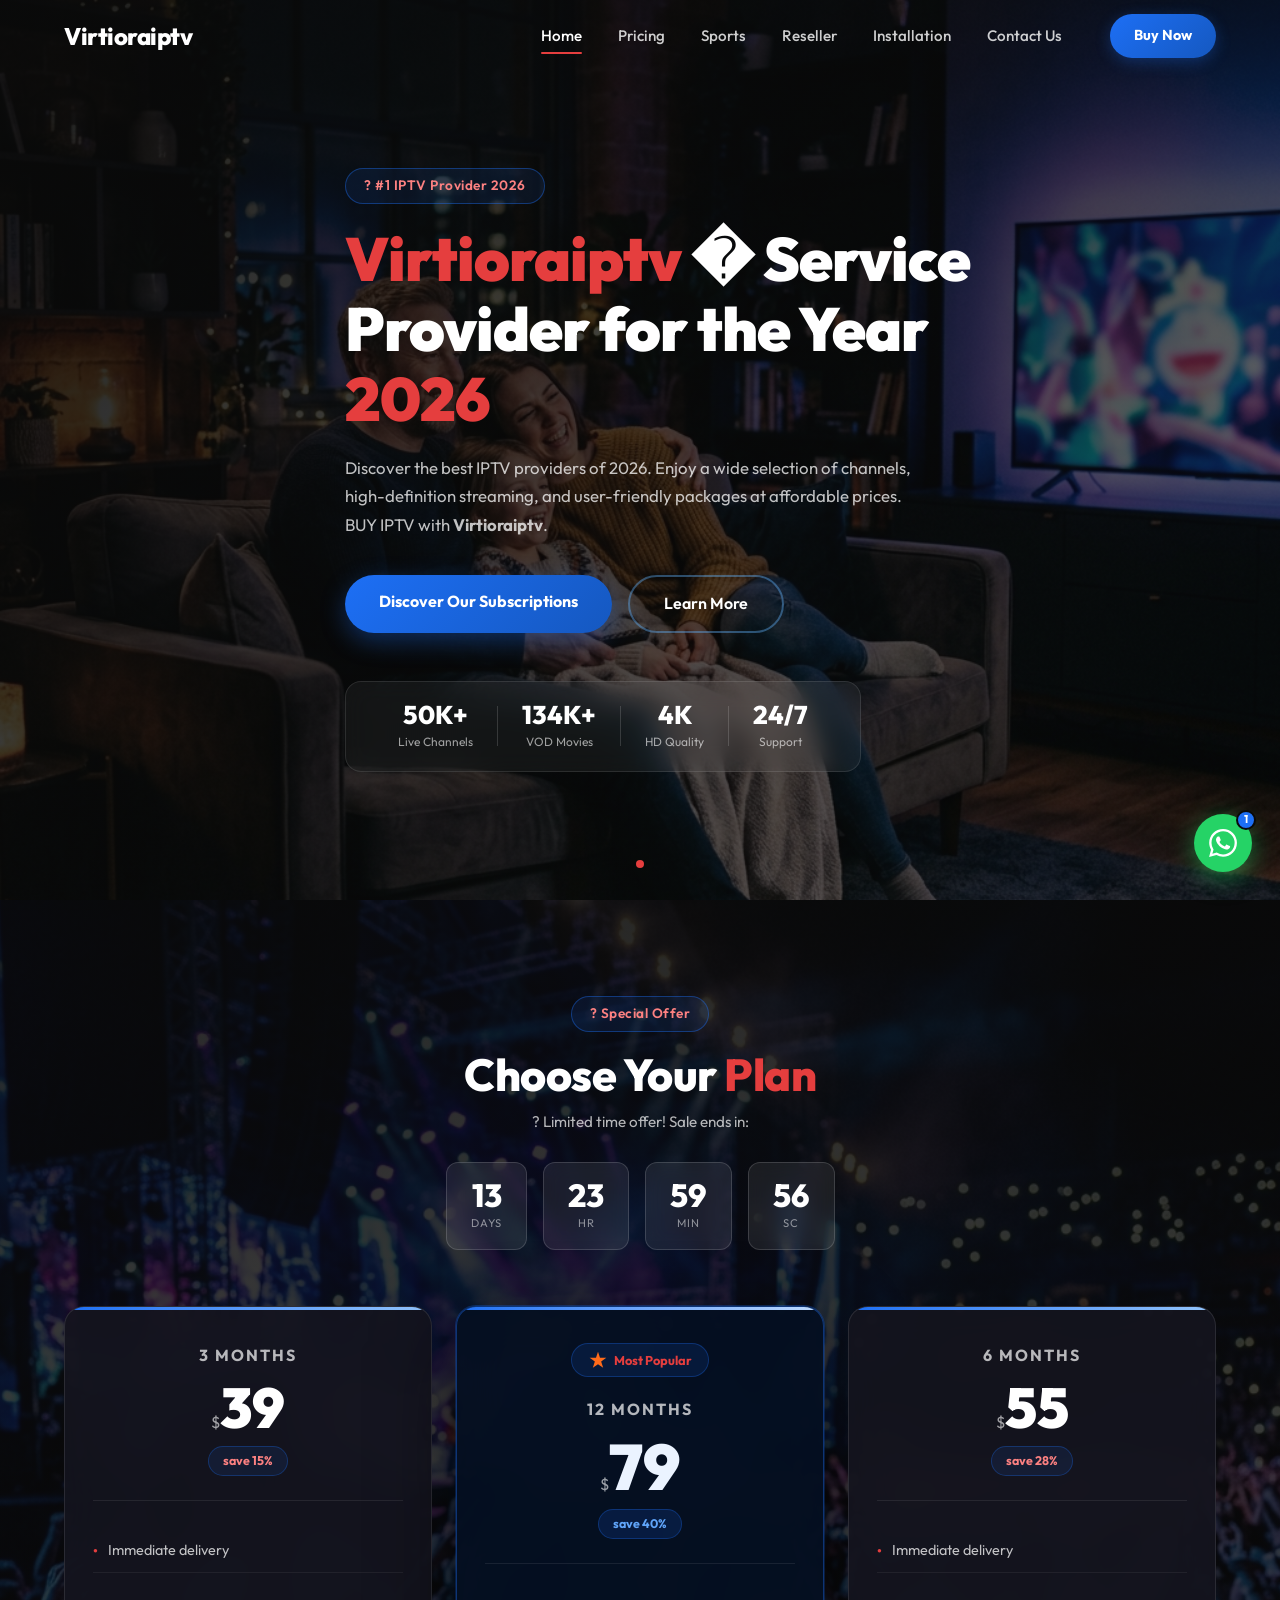
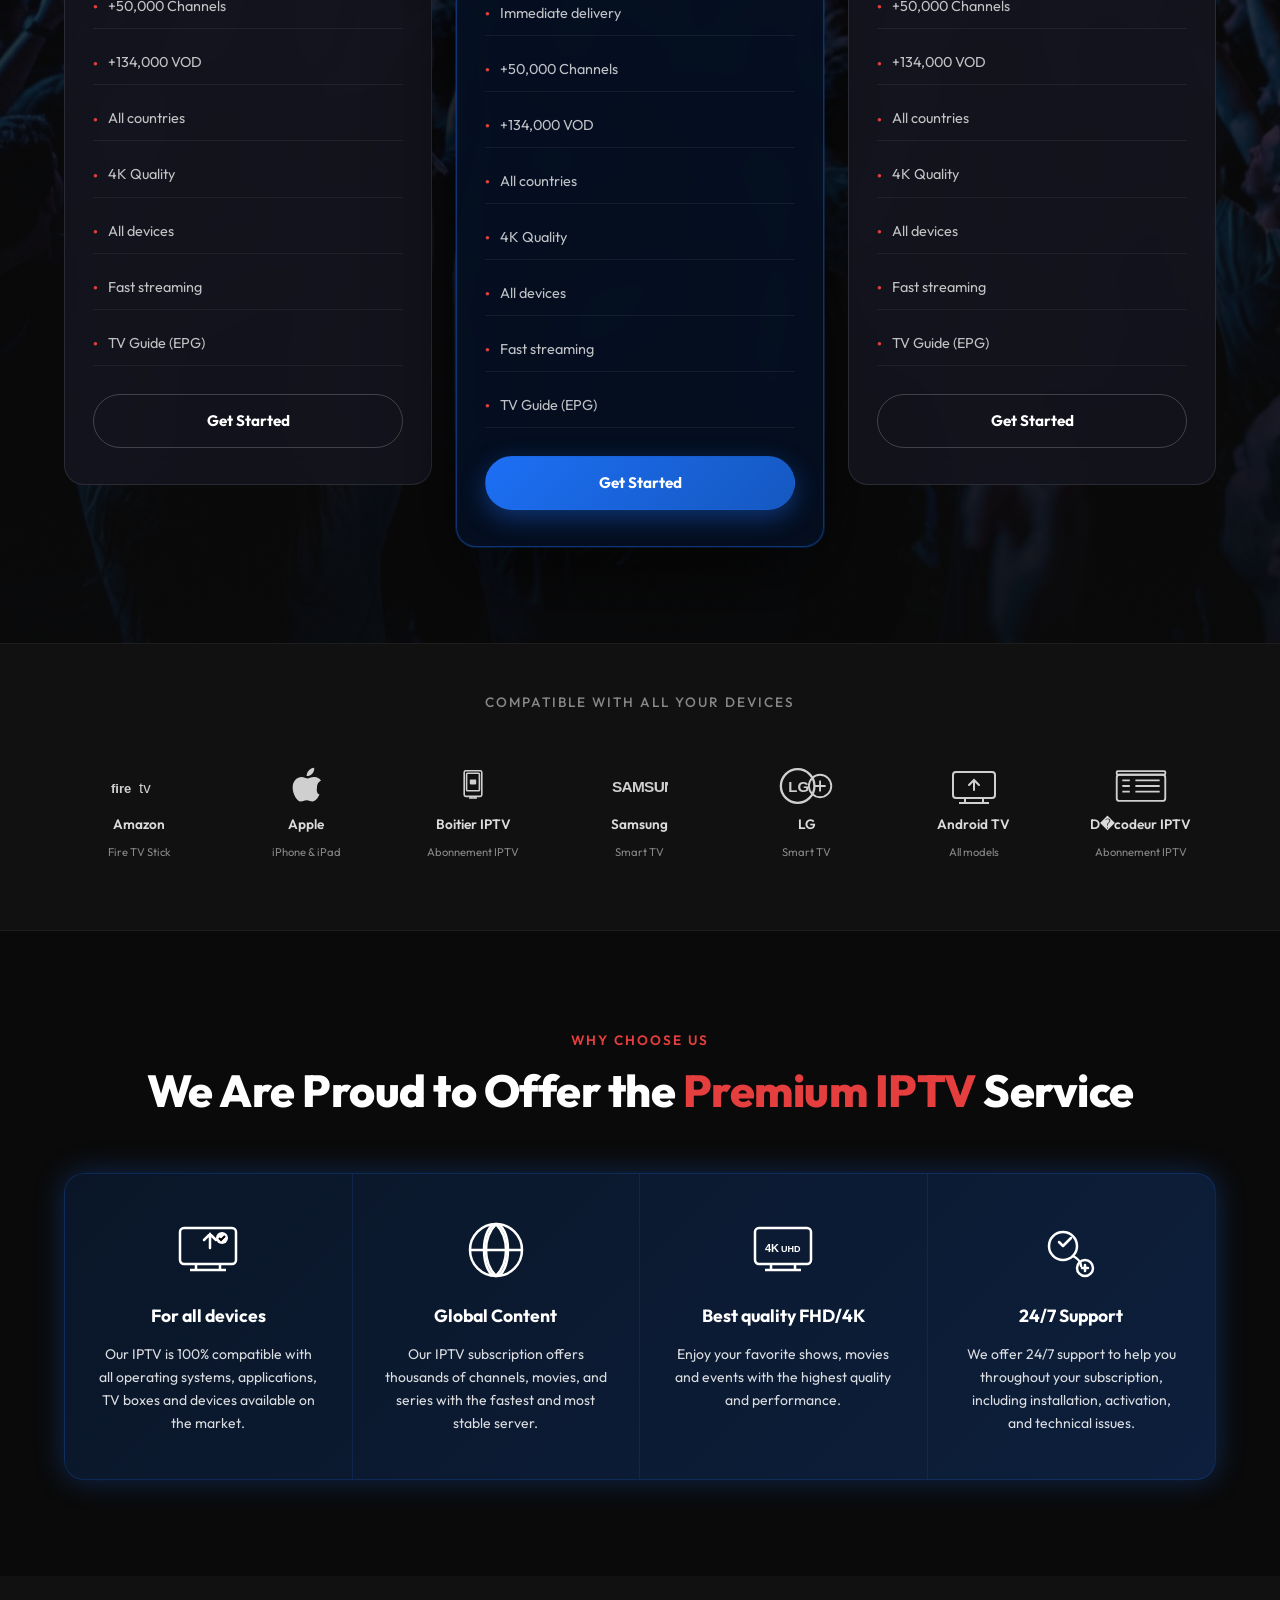
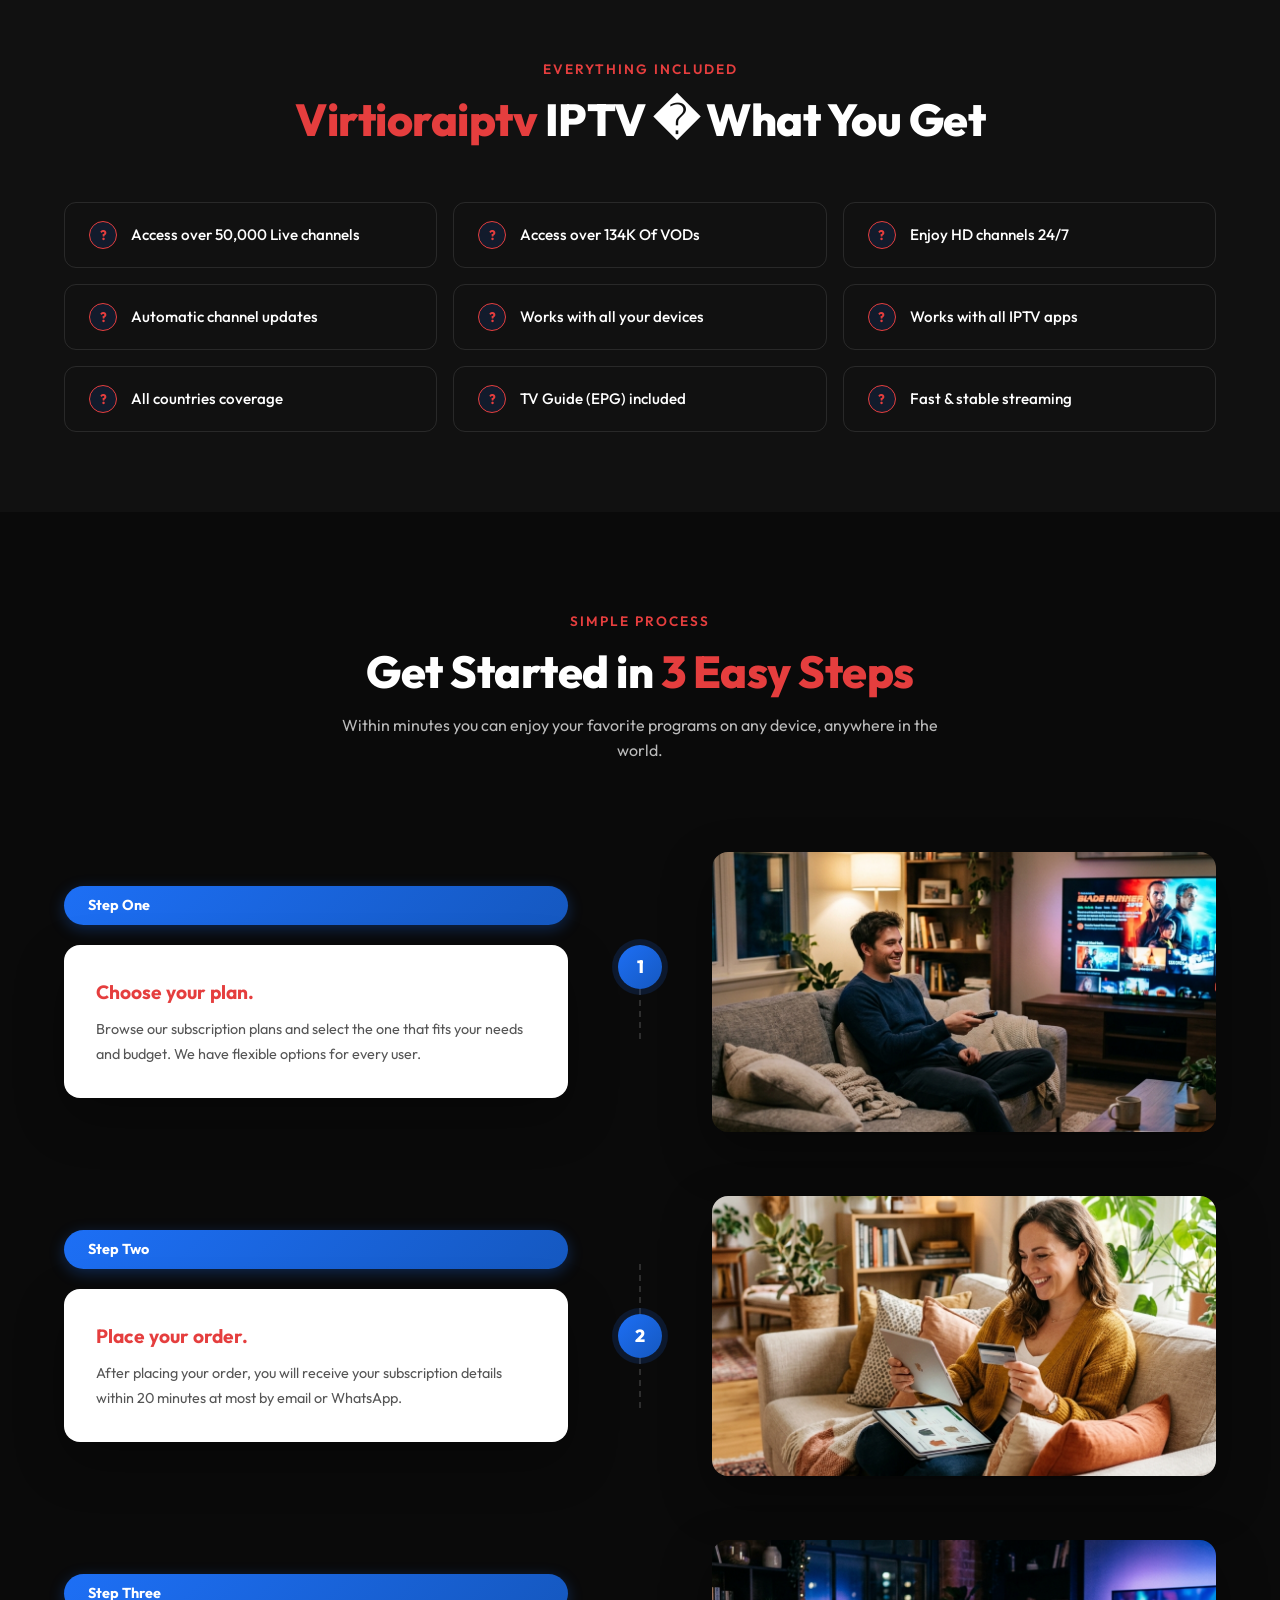
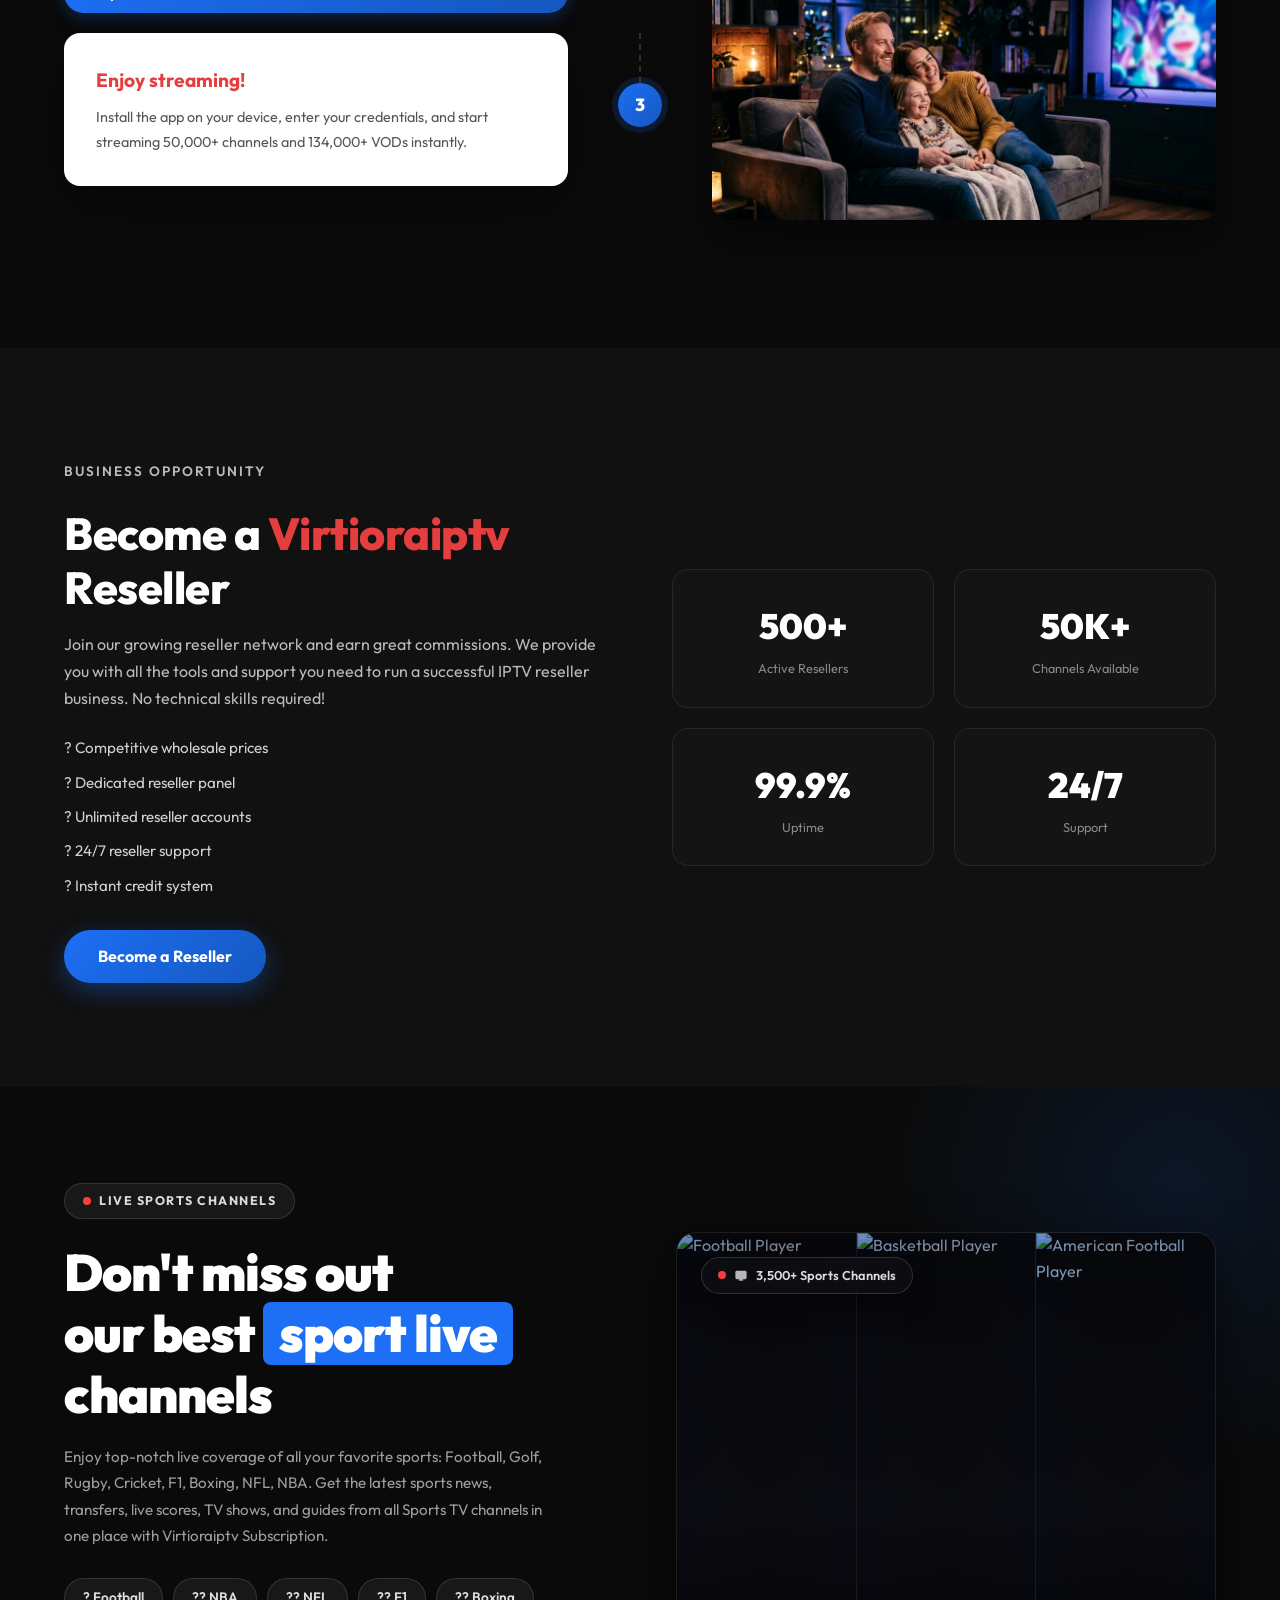
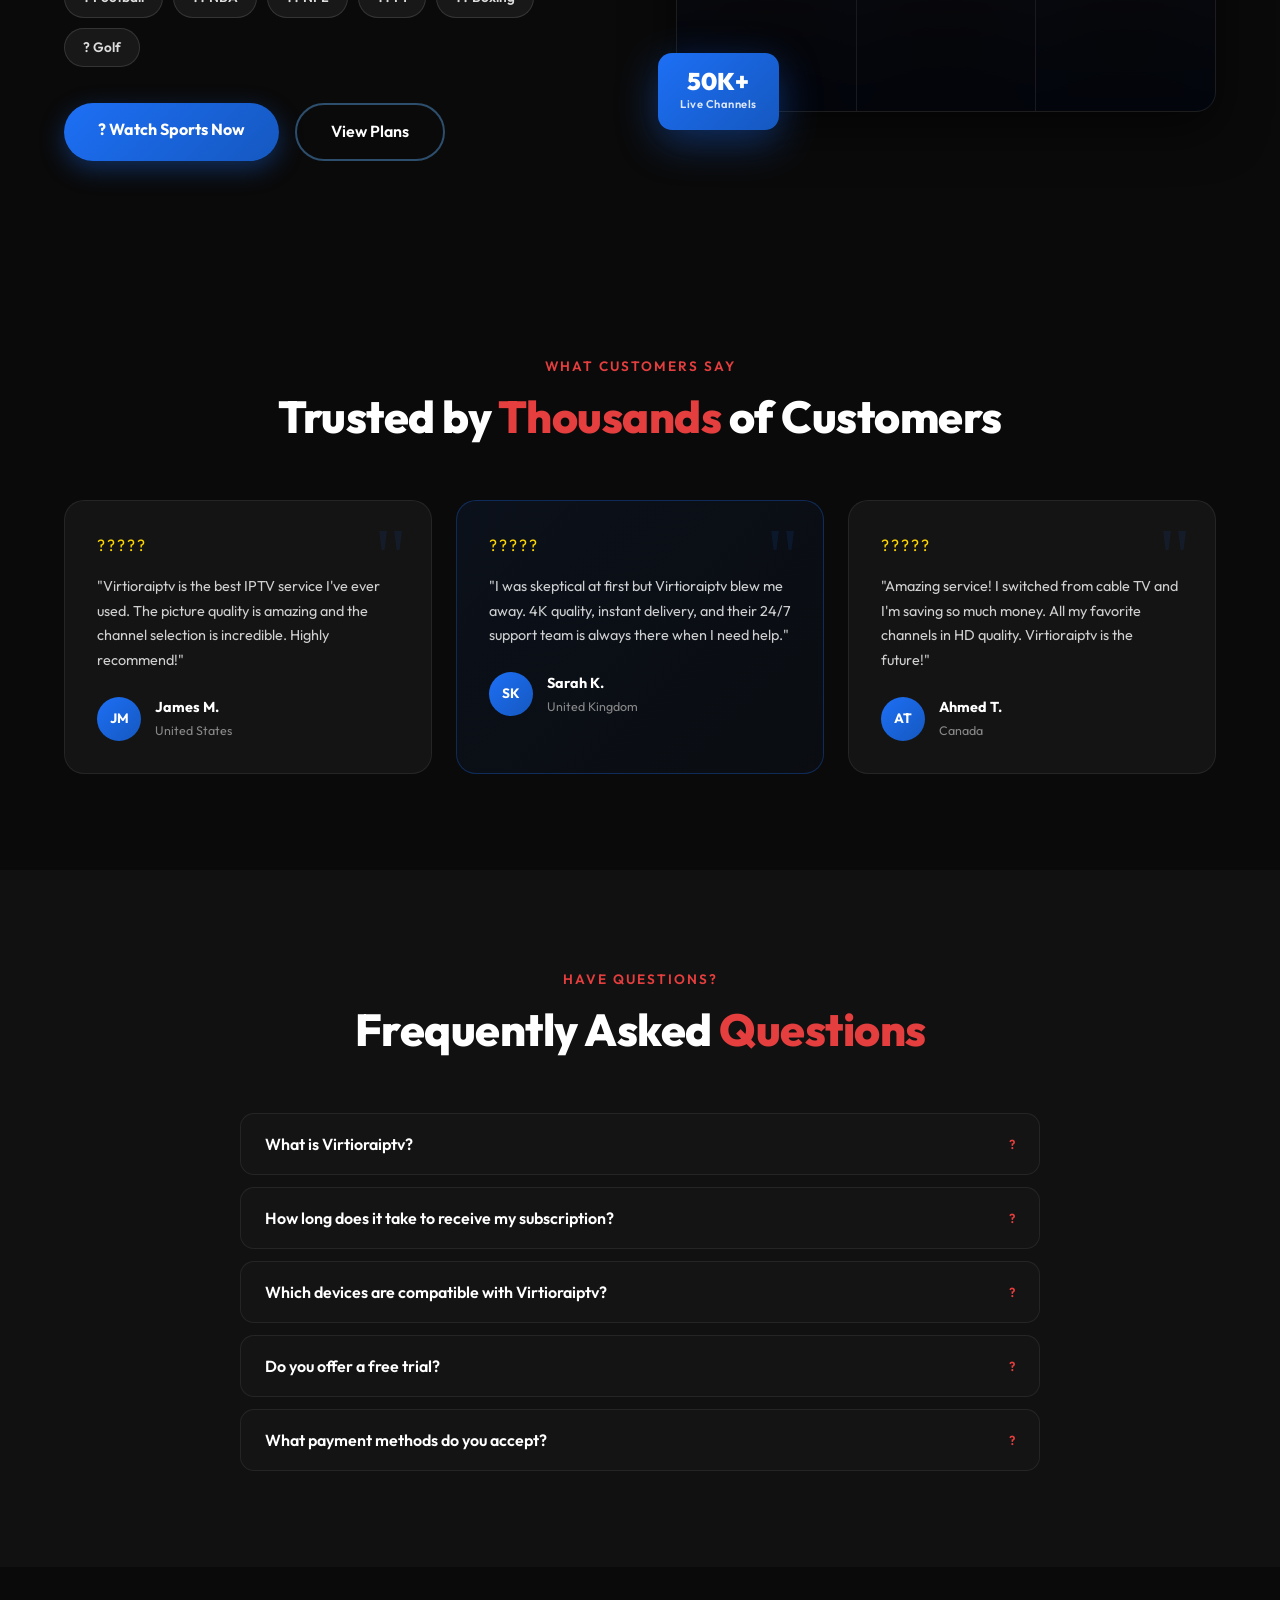
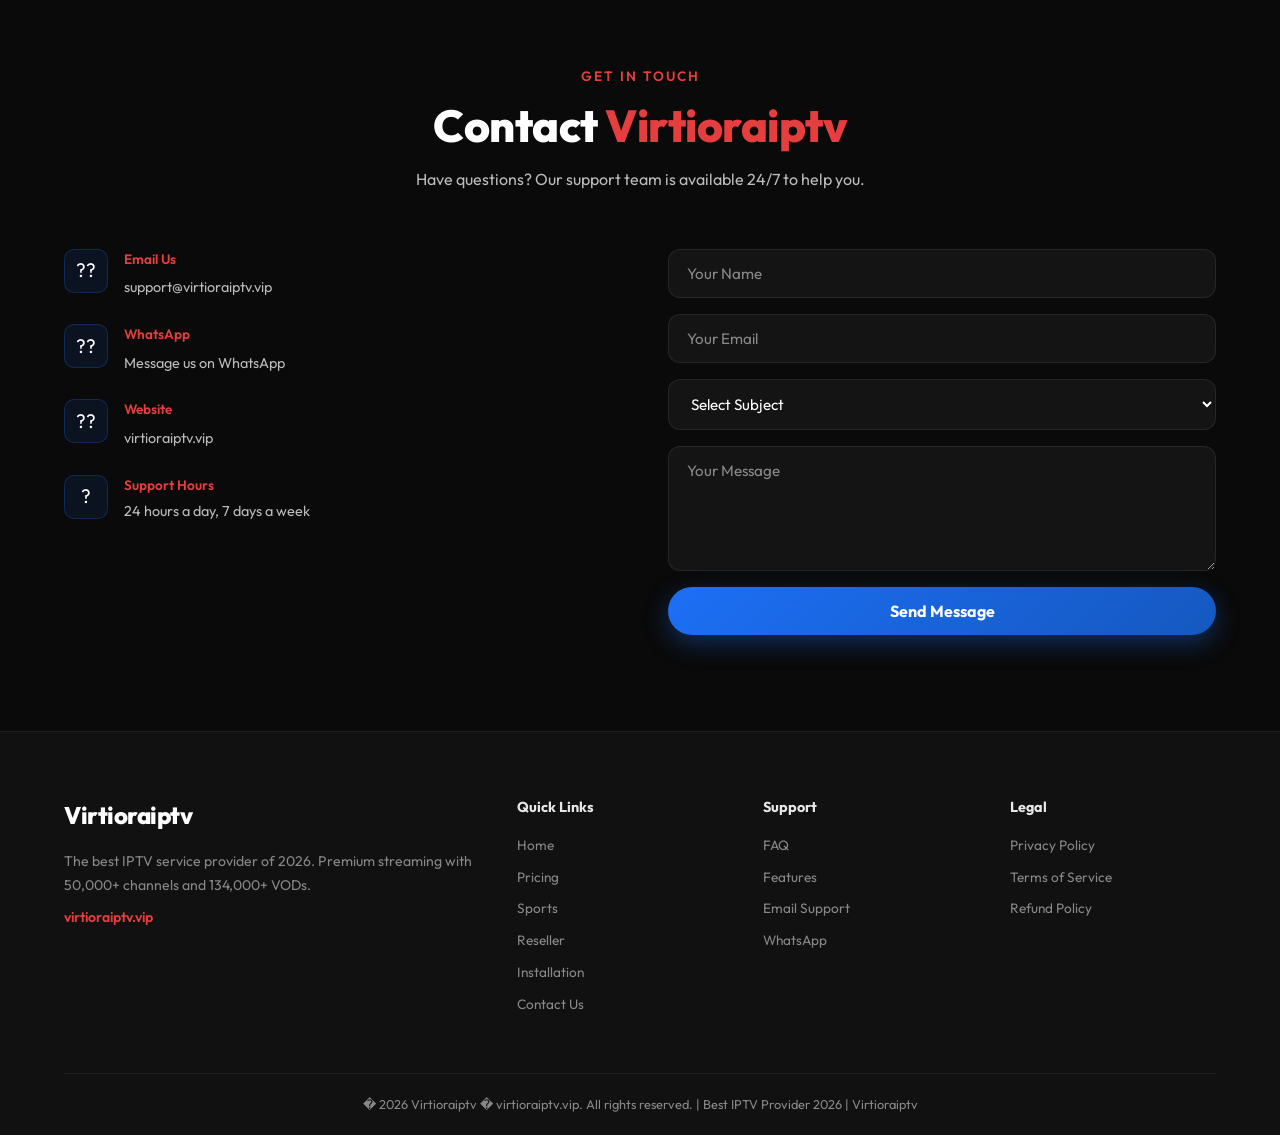
==== commit 1bd5954a: "Rebrand: zusott -> virtioraiptv | Update color scheme (Blue/Red/White) | Update all URLs to virtiora" ====
--- a/index.html
+++ b/index.html
@@ -1,17 +1,17 @@
-<!DOCTYPE html>
+﻿<!DOCTYPE html>
 <html lang="en">
 <head>
   <meta charset="UTF-8" />
   <meta name="viewport" content="width=device-width, initial-scale=1.0" />
-  <title>zusott � Best IPTV Service Provider 2026</title>
-  <meta name="description" content="zusott offers the best IPTV subscription service in 2026. Access 50,000+ live channels, 134,000+ VODs in HD/4K. Compatible with all devices." />
-  <meta name="keywords" content="zusott, IPTV subscription, best IPTV 2026, live channels, 4K streaming, IPTV provider" />
+  <title>Virtioraiptv � Best IPTV Service Provider 2026</title>
+  <meta name="description" content="Virtioraiptv offers the best IPTV subscription service in 2026. Access 50,000+ live channels, 134,000+ VODs in HD/4K. Compatible with all devices." />
+  <meta name="keywords" content="Virtioraiptv, IPTV subscription, best IPTV 2026, live channels, 4K streaming, IPTV provider" />
   <meta name="robots" content="index, follow" />
-  <link rel="canonical" href="https://www.zusott.us/" />
+  <link rel="canonical" href="https://www.virtioraiptv.vip/" />
   <!-- Open Graph -->
-  <meta property="og:title" content="zusott � Best IPTV Service Provider 2026" />
-  <meta property="og:description" content="Join zusott for 50,000+ channels, 134,000+ VODs, and 4K streaming. Try the best IPTV service today!" />
-  <meta property="og:url" content="https://www.zusott.us/" />
+  <meta property="og:title" content="Virtioraiptv � Best IPTV Service Provider 2026" />
+  <meta property="og:description" content="Join Virtioraiptv for 50,000+ channels, 134,000+ VODs, and 4K streaming. Try the best IPTV service today!" />
+  <meta property="og:url" content="https://www.virtioraiptv.vip/" />
   <meta property="og:type" content="website" />
   <link rel="preconnect" href="https://fonts.googleapis.com" />
   <link rel="preconnect" href="https://fonts.gstatic.com" crossorigin />
@@ -24,10 +24,10 @@
   {
     "@context": "https://schema.org",
     "@type": "Organization",
-    "name": "zusott",
-    "url": "https://www.zusott.us/",
-    "logo": "https://www.zusott.us/favicon.svg",
-    "description": "zusott offers the best IPTV subscription service in 2026. Access 50,000+ live channels, 134,000+ VODs in HD/4K.",
+    "name": "Virtioraiptv",
+    "url": "https://www.virtioraiptv.vip/",
+    "logo": "https://www.virtioraiptv.vip/favicon.svg",
+    "description": "Virtioraiptv offers the best IPTV subscription service in 2026. Access 50,000+ live channels, 134,000+ VODs in HD/4K.",
     "contactPoint": {
       "@type": "ContactPoint",
       "telephone": "+212 780-105923",
@@ -42,7 +42,7 @@
 <header class="navbar" id="navbar">
   <div class="nav-inner">
     <a href="index.html" class="logo" id="logo-link">
-      <span class="logo-text">zusott</span>
+      <span class="logo-text">Virtioraiptv</span>
     </a>
     <nav class="nav-links" id="nav-links">
       <a href="index.html" class="nav-link active" id="nav-home">Home</a>
@@ -62,11 +62,11 @@
 <!-- ===== HERO ===== -->
 <section class="hero" id="home">
   <div class="hero-overlay"></div>
-  <img src="hero_banner.png" alt="Family watching zusott streaming" class="hero-bg" />
+  <img src="hero_banner.png" alt="Family watching Virtioraiptv streaming" class="hero-bg" />
   <div class="hero-content">
     <div class="hero-badge">? #1 IPTV Provider 2026</div>
-    <h1 class="hero-title"><span class="accent">zusott</span> � Service Provider for the Year <span class="accent">2026</span></h1>
-    <p class="hero-sub">Discover the best IPTV providers of 2026. Enjoy a wide selection of channels, high-definition streaming, and user-friendly packages at affordable prices. BUY IPTV with <strong>zusott</strong>.</p>
+    <h1 class="hero-title"><span class="accent">Virtioraiptv</span> � Service Provider for the Year <span class="accent">2026</span></h1>
+    <p class="hero-sub">Discover the best IPTV providers of 2026. Enjoy a wide selection of channels, high-definition streaming, and user-friendly packages at affordable prices. BUY IPTV with <strong>Virtioraiptv</strong>.</p>
     <div class="hero-btns">
       <a href="#pricing" class="btn-primary" id="btn-hero-discover">Discover Our Subscriptions</a>
       <a href="#features" class="btn-ghost" id="btn-hero-learn">Learn More</a>
@@ -124,7 +124,7 @@
           <li>Fast streaming</li>
           <li>TV Guide (EPG)</li>
         </ul>
-        <a href="https://wa.me/212780105923?text=Hello%20zusott,%20I%20want%20to%20order%20the%203%20Months%20plan" target="_blank" class="btn-price" id="btn-plan-3m">Get Started</a>
+        <a href="https://wa.me/212780105923?text=Hello%20Virtioraiptv,%20I%20want%20to%20order%20the%203%20Months%20plan" target="_blank" class="btn-price" id="btn-plan-3m">Get Started</a>
       </div>
 
       <!-- 12 Months (POPULAR) -->
@@ -148,7 +148,7 @@
           <li>Fast streaming</li>
           <li>TV Guide (EPG)</li>
         </ul>
-        <a href="https://wa.me/212780105923?text=Hello%20zusott,%20I%20want%20to%20order%20the%2012%20Months%20plan" target="_blank" class="btn-price popular-btn" id="btn-plan-12m">Get Started</a>
+        <a href="https://wa.me/212780105923?text=Hello%20Virtioraiptv,%20I%20want%20to%20order%20the%2012%20Months%20plan" target="_blank" class="btn-price popular-btn" id="btn-plan-12m">Get Started</a>
       </div>
 
       <!-- 6 Months -->
@@ -168,7 +168,7 @@
           <li>Fast streaming</li>
           <li>TV Guide (EPG)</li>
         </ul>
-        <a href="https://wa.me/212780105923?text=Hello%20zusott,%20I%20want%20to%20order%20the%206%20Months%20plan" target="_blank" class="btn-price" id="btn-plan-6m">Get Started</a>
+        <a href="https://wa.me/212780105923?text=Hello%20Virtioraiptv,%20I%20want%20to%20order%20the%206%20Months%20plan" target="_blank" class="btn-price" id="btn-plan-6m">Get Started</a>
       </div>
     </div>
   </div>
@@ -325,7 +325,7 @@
   <div class="container">
     <div class="section-header">
       <p class="section-tag">Everything Included</p>
-      <h2 class="section-title"><span class="accent">zusott</span> IPTV � What You Get</h2>
+      <h2 class="section-title"><span class="accent">Virtioraiptv</span> IPTV � What You Get</h2>
     </div>
     <div class="checklist-grid">
       <div class="check-item">
@@ -391,14 +391,14 @@
           <div class="step-line"></div>
         </div>
         <div class="step-image right">
-          <img src="man_watching.png" alt="Man choosing zusott plan" />
+          <img src="man_watching.png" alt="Man choosing Virtioraiptv plan" />
         </div>
       </div>
 
       <!-- Step 2 -->
       <div class="step-row reverse" id="step-2">
         <div class="step-image left">
-          <img src="woman_ordering.png" alt="Woman ordering zusott subscription" />
+          <img src="woman_ordering.png" alt="Woman ordering Virtioraiptv subscription" />
         </div>
         <div class="step-connector">
           <div class="step-line top"></div>
@@ -428,7 +428,7 @@
           <div class="step-dot">3</div>
         </div>
         <div class="step-image right">
-          <img src="hero_banner.png" alt="Family enjoying zusott" />
+          <img src="hero_banner.png" alt="Family enjoying Virtioraiptv" />
         </div>
       </div>
     </div>
@@ -441,7 +441,7 @@
     <div class="reseller-inner">
       <div class="reseller-text">
         <p class="section-tag">Business Opportunity</p>
-        <h2 class="section-title">Become a <span class="accent">zusott</span> Reseller</h2>
+        <h2 class="section-title">Become a <span class="accent">Virtioraiptv</span> Reseller</h2>
         <p>Join our growing reseller network and earn great commissions. We provide you with all the tools and support you need to run a successful IPTV reseller business. No technical skills required!</p>
         <ul class="reseller-perks">
           <li>? Competitive wholesale prices</li>
@@ -492,7 +492,7 @@
           Enjoy top-notch live coverage of all your favorite sports: Football, Golf,
           Rugby, Cricket, F1, Boxing, NFL, NBA. Get the latest sports news,
           transfers, live scores, TV shows, and guides from all Sports TV
-          channels in one place with zusott Subscription.
+          channels in one place with Virtioraiptv Subscription.
         </p>
         <div class="sports-pills">
           <span class="sport-pill" id="pill-football">? Football</span>
@@ -556,7 +556,7 @@
     <div class="testimonials-grid">
       <div class="testimonial-card">
         <div class="stars">?????</div>
-        <p>"zusott is the best IPTV service I've ever used. The picture quality is amazing and the channel selection is incredible. Highly recommend!"</p>
+        <p>"Virtioraiptv is the best IPTV service I've ever used. The picture quality is amazing and the channel selection is incredible. Highly recommend!"</p>
         <div class="reviewer">
           <div class="reviewer-avatar">JM</div>
           <div><strong>James M.</strong><span>United States</span></div>
@@ -564,7 +564,7 @@
       </div>
       <div class="testimonial-card featured">
         <div class="stars">?????</div>
-        <p>"I was skeptical at first but zusott blew me away. 4K quality, instant delivery, and their 24/7 support team is always there when I need help."</p>
+        <p>"I was skeptical at first but Virtioraiptv blew me away. 4K quality, instant delivery, and their 24/7 support team is always there when I need help."</p>
         <div class="reviewer">
           <div class="reviewer-avatar">SK</div>
           <div><strong>Sarah K.</strong><span>United Kingdom</span></div>
@@ -572,7 +572,7 @@
       </div>
       <div class="testimonial-card">
         <div class="stars">?????</div>
-        <p>"Amazing service! I switched from cable TV and I'm saving so much money. All my favorite channels in HD quality. zusott is the future!"</p>
+        <p>"Amazing service! I switched from cable TV and I'm saving so much money. All my favorite channels in HD quality. Virtioraiptv is the future!"</p>
         <div class="reviewer">
           <div class="reviewer-avatar">AT</div>
           <div><strong>Ahmed T.</strong><span>Canada</span></div>
@@ -592,10 +592,10 @@
     <div class="faq-list">
       <div class="faq-item" id="faq-1">
         <button class="faq-question" onclick="toggleFaq(this)">
-          What is zusott? <span class="faq-arrow">?</span>
+          What is Virtioraiptv? <span class="faq-arrow">?</span>
         </button>
         <div class="faq-answer">
-          <p>zusott is a premium IPTV service provider offering over 50,000 live channels and 134,000+ VODs in HD and 4K quality. Compatible with all devices including Smart TVs, smartphones, tablets, and more.</p>
+          <p>Virtioraiptv is a premium IPTV service provider offering over 50,000 live channels and 134,000+ VODs in HD and 4K quality. Compatible with all devices including Smart TVs, smartphones, tablets, and more.</p>
         </div>
       </div>
       <div class="faq-item" id="faq-2">
@@ -608,10 +608,10 @@
       </div>
       <div class="faq-item" id="faq-3">
         <button class="faq-question" onclick="toggleFaq(this)">
-          Which devices are compatible with zusott? <span class="faq-arrow">?</span>
+          Which devices are compatible with Virtioraiptv? <span class="faq-arrow">?</span>
         </button>
         <div class="faq-answer">
-          <p>zusott works on Amazon Fire TV Stick, Apple devices (iPhone, iPad, Apple TV), Samsung Smart TVs, LG Smart TVs, Android TV boxes, IPTV decoders, and any device with an internet connection.</p>
+          <p>Virtioraiptv works on Amazon Fire TV Stick, Apple devices (iPhone, iPad, Apple TV), Samsung Smart TVs, LG Smart TVs, Android TV boxes, IPTV decoders, and any device with an internet connection.</p>
         </div>
       </div>
       <div class="faq-item" id="faq-4">
@@ -619,7 +619,7 @@
           Do you offer a free trial? <span class="faq-arrow">?</span>
         </button>
         <div class="faq-answer">
-          <p>Yes! We offer a free trial so you can experience zusott before committing to a subscription. Contact us via WhatsApp or email to request your free trial access.</p>
+          <p>Yes! We offer a free trial so you can experience Virtioraiptv before committing to a subscription. Contact us via WhatsApp or email to request your free trial access.</p>
         </div>
       </div>
       <div class="faq-item" id="faq-5">
@@ -639,7 +639,7 @@
   <div class="container">
     <div class="section-header">
       <p class="section-tag">Get In Touch</p>
-      <h2 class="section-title">Contact <span class="accent">zusott</span></h2>
+      <h2 class="section-title">Contact <span class="accent">Virtioraiptv</span></h2>
       <p class="section-desc">Have questions? Our support team is available 24/7 to help you.</p>
     </div>
     <div class="contact-inner">
@@ -648,7 +648,7 @@
           <div class="contact-icon">??</div>
           <div>
             <h4>Email Us</h4>
-            <a href="mailto:support@zusott.us" id="link-email">support@zusott.us</a>
+            <a href="mailto:support@virtioraiptv.vip" id="link-email">support@virtioraiptv.vip</a>
           </div>
         </div>
         <div class="contact-item">
@@ -662,7 +662,7 @@
           <div class="contact-icon">??</div>
           <div>
             <h4>Website</h4>
-            <a href="https://www.zusott.us" id="link-website">zusott.us</a>
+            <a href="https://www.virtioraiptv.vip" id="link-website">virtioraiptv.vip</a>
           </div>
         </div>
         <div class="contact-item">
@@ -705,10 +705,10 @@
     <div class="footer-grid">
       <div class="footer-brand">
         <a href="#home" class="logo">
-          <span class="logo-text">zusott</span>
+          <span class="logo-text">Virtioraiptv</span>
         </a>
         <p>The best IPTV service provider of 2026. Premium streaming with 50,000+ channels and 134,000+ VODs.</p>
-        <p class="footer-domain">zusott.us</p>
+        <p class="footer-domain">virtioraiptv.vip</p>
       </div>
       <div class="footer-links">
         <h4>Quick Links</h4>
@@ -723,7 +723,7 @@
         <h4>Support</h4>
         <a href="#faq" id="footer-faq">FAQ</a>
         <a href="#features" id="footer-features">Features</a>
-        <a href="mailto:support@zusott.us" id="footer-email">Email Support</a>
+        <a href="mailto:support@virtioraiptv.vip" id="footer-email">Email Support</a>
         <a href="https://wa.me/212780105923" target="_blank" id="footer-wa">WhatsApp</a>
       </div>
       <div class="footer-links">
@@ -734,7 +734,7 @@
       </div>
     </div>
     <div class="footer-bottom">
-      <p>� 2026 zusott � zusott.us. All rights reserved. | Best IPTV Provider 2026 | zusott</p>
+      <p>� 2026 Virtioraiptv � virtioraiptv.vip. All rights reserved. | Best IPTV Provider 2026 | Virtioraiptv</p>
     </div>
   </div>
 </footer>
--- a/style.css
+++ b/style.css
@@ -1,12 +1,12 @@
-﻿/* ===== RESET & BASE ===== */
+/* ===== RESET & BASE ===== */
 *, *::before, *::after { box-sizing: border-box; margin: 0; padding: 0; }
 
 :root {
-  /* ── GreatestIPTV Brand Palette: Green · Black · White ── */
-  --red:          #ffffff;   /* primary accent (White)   */
-  --red-dark:     #cccccc;   /* primary hover            */
-  --red-light:    #f0f0f0;   /* primary light            */
-  --purple:       #1d6ff5;   /* secondary accent (Purple)*/
+  /* ── virtioraiptv Brand Palette: Blue · Red · White ── */
+  --red:          #e53e3e;   /* primary accent (Red)     */
+  --red-dark:     #c53030;   /* primary hover (Dark Red) */
+  --red-light:    #fc8181;   /* primary light (Light Red)*/
+  --purple:       #1d6ff5;   /* secondary accent (Blue)  */
   --purple-dark:  #1558c0;   /* secondary hover          */
   --purple-light: #93c5fd;   /* secondary light          */
   /* Aliases */
@@ -14,8 +14,8 @@
   --blue-dark:    #1558c0;
   --blue-light:   #93c5fd;
   --orange:       #ffffff;   /* white                    */
-  --orange-light: #f0f0f0;   /* white light              */
-  --orange-dark:  #ffffff;   /* white accent             */
+  --orange-light: #fff5f5;   /* white-red light          */
+  --orange-dark:  #e53e3e;   /* red accent               */
   --dark: #0a0a0a;           /* Black base               */
   --dark2: #111111;
   --dark3: #1a1a1a;
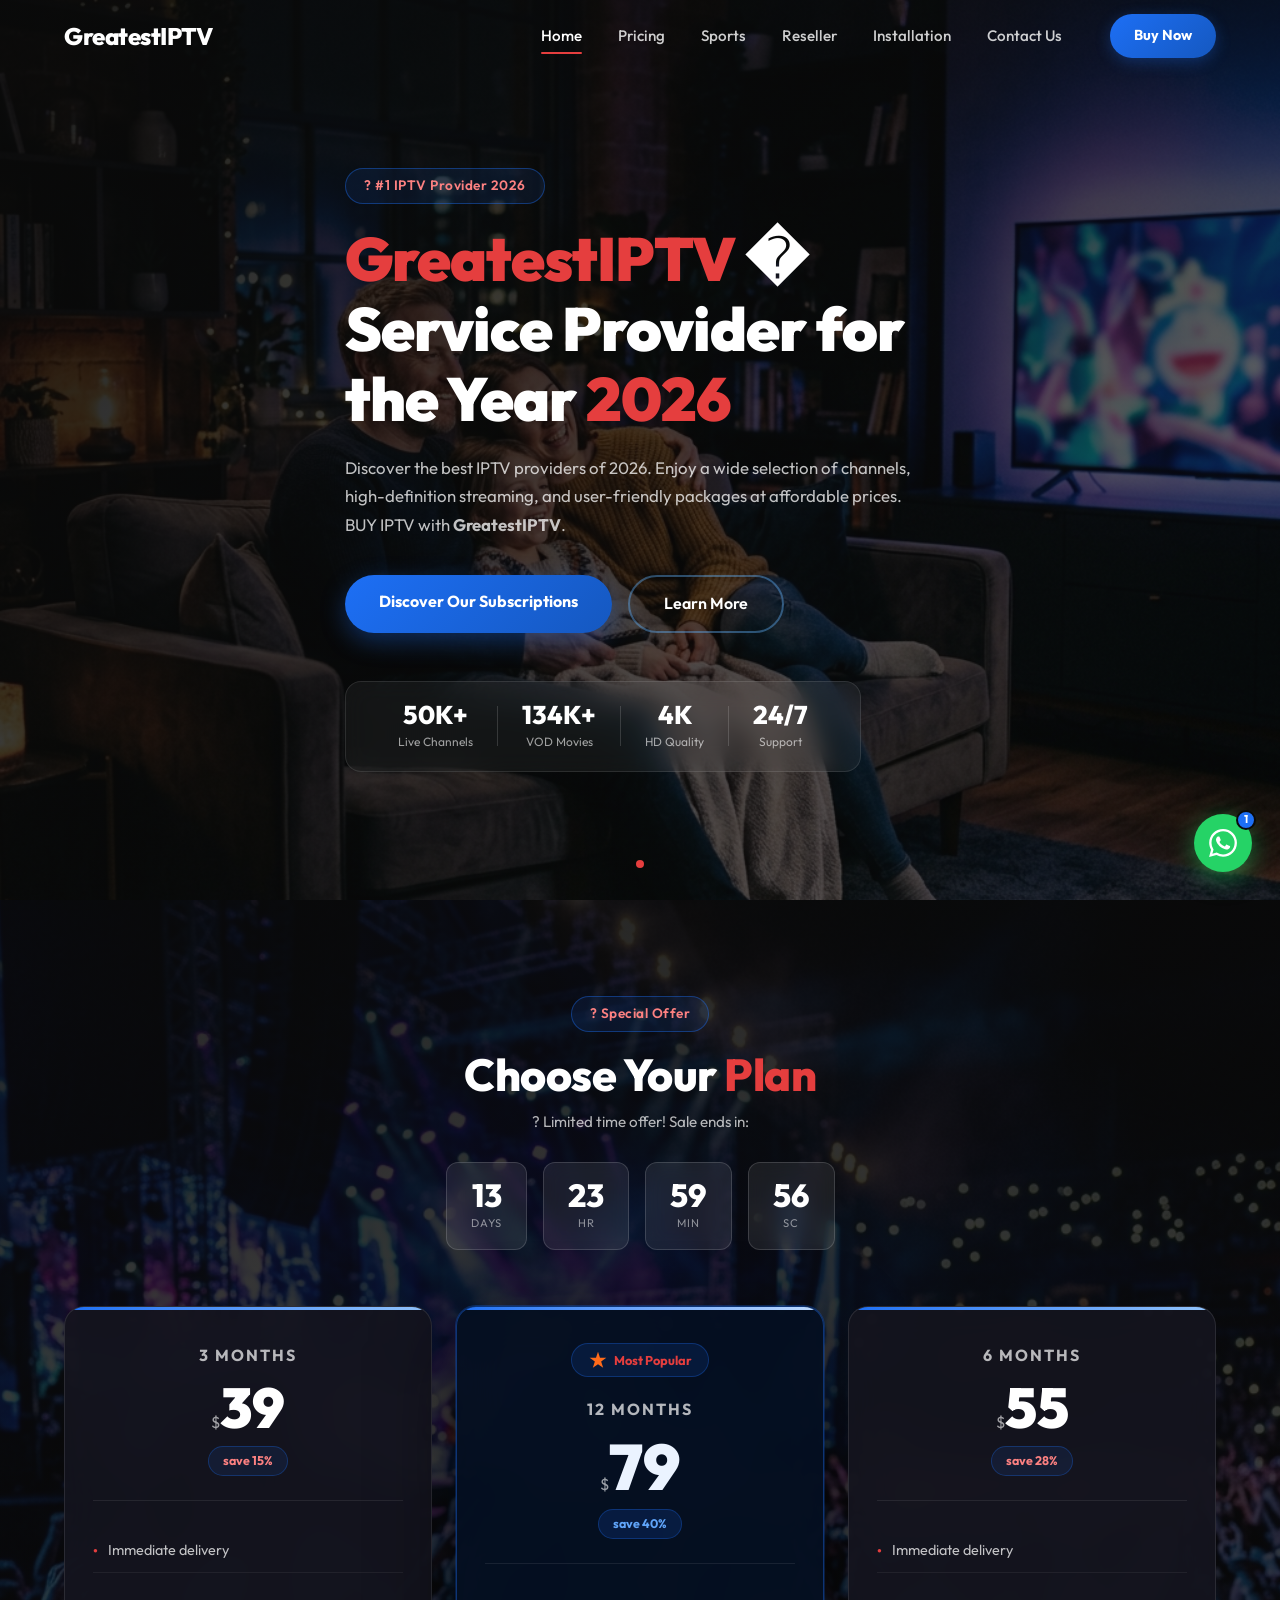
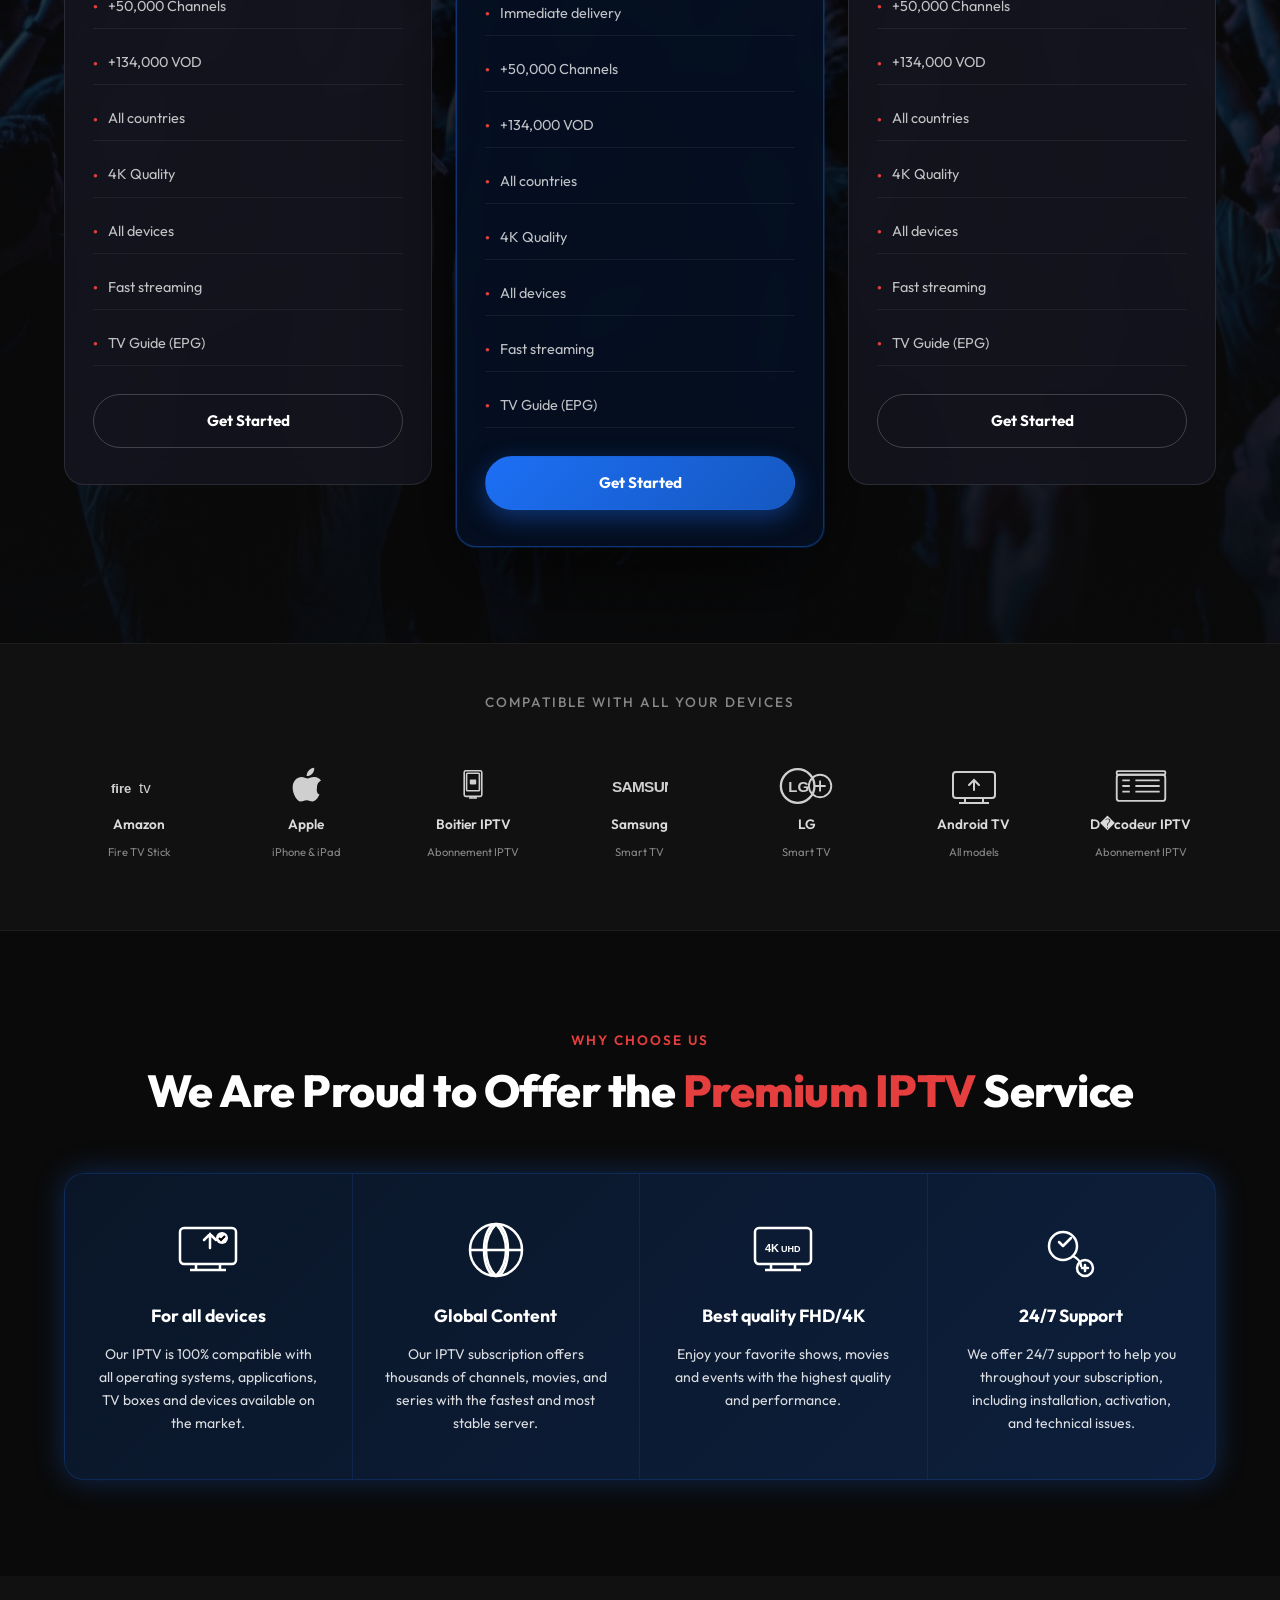
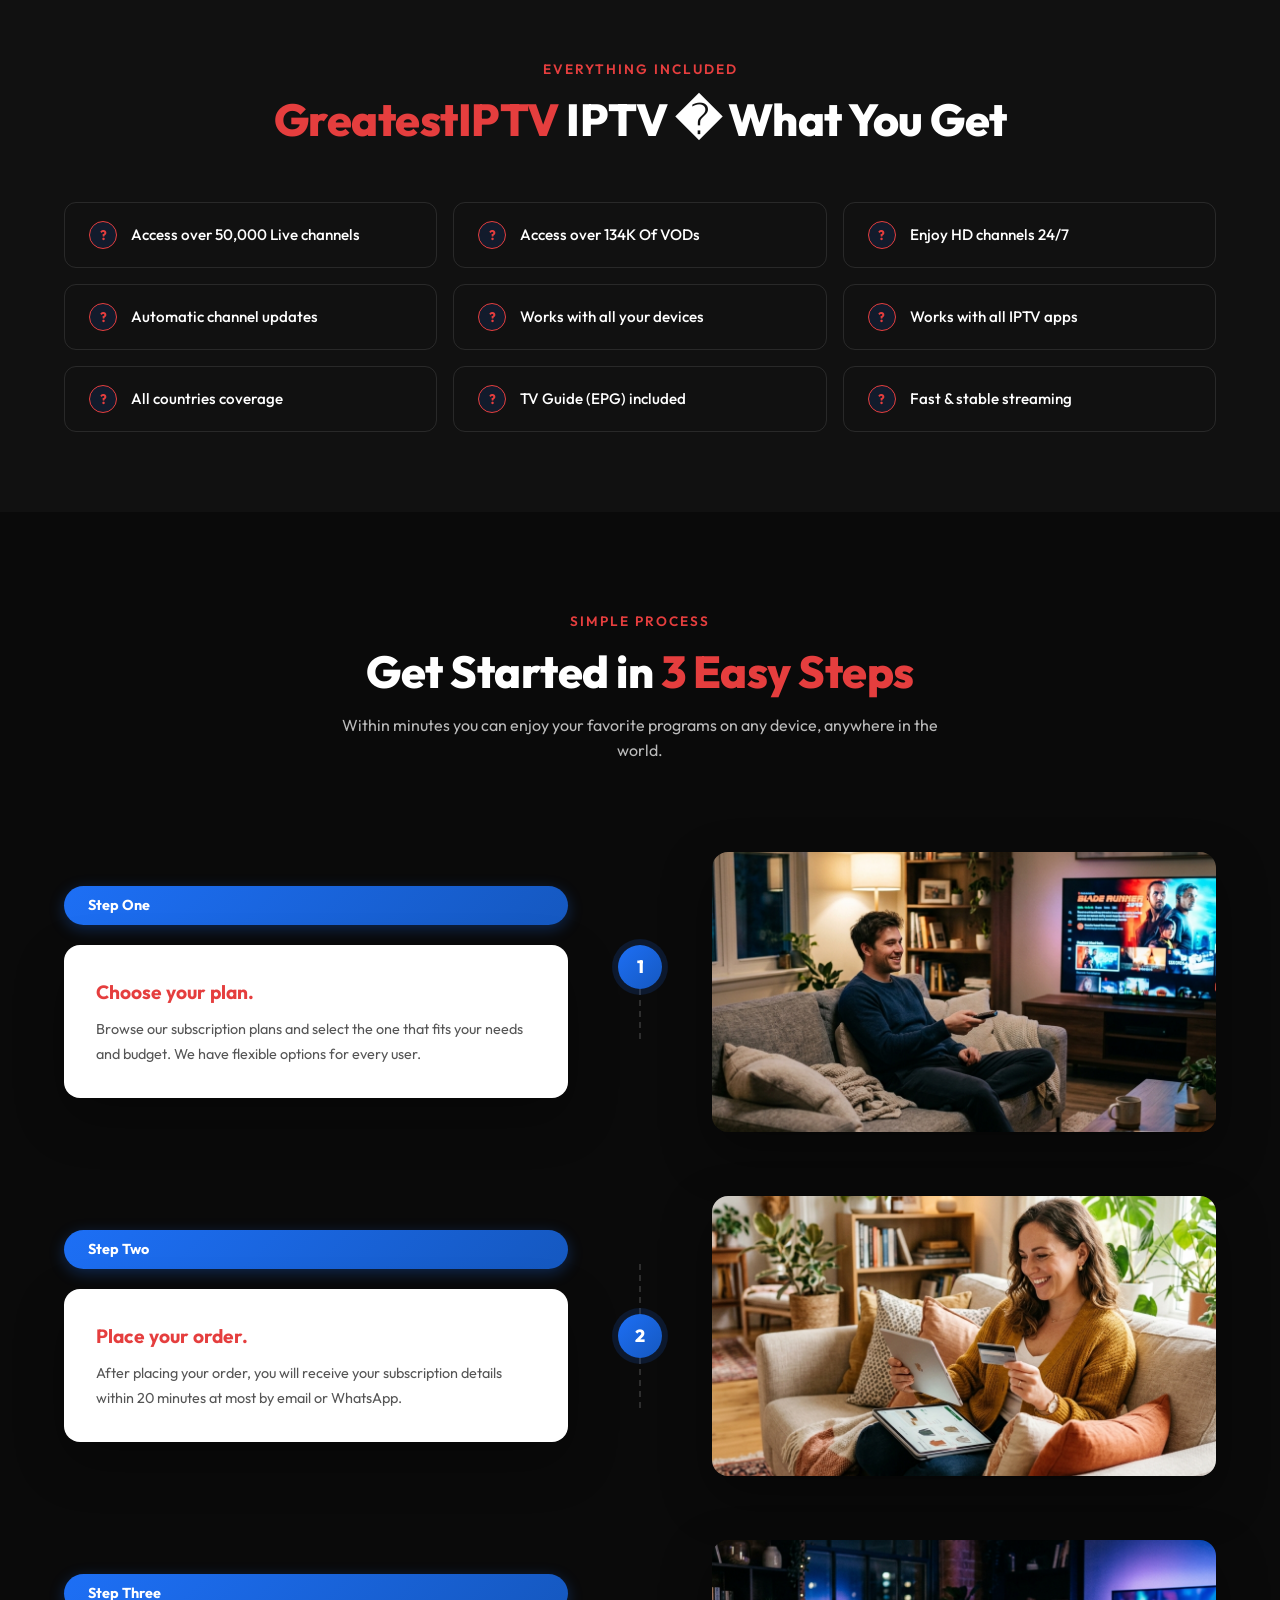
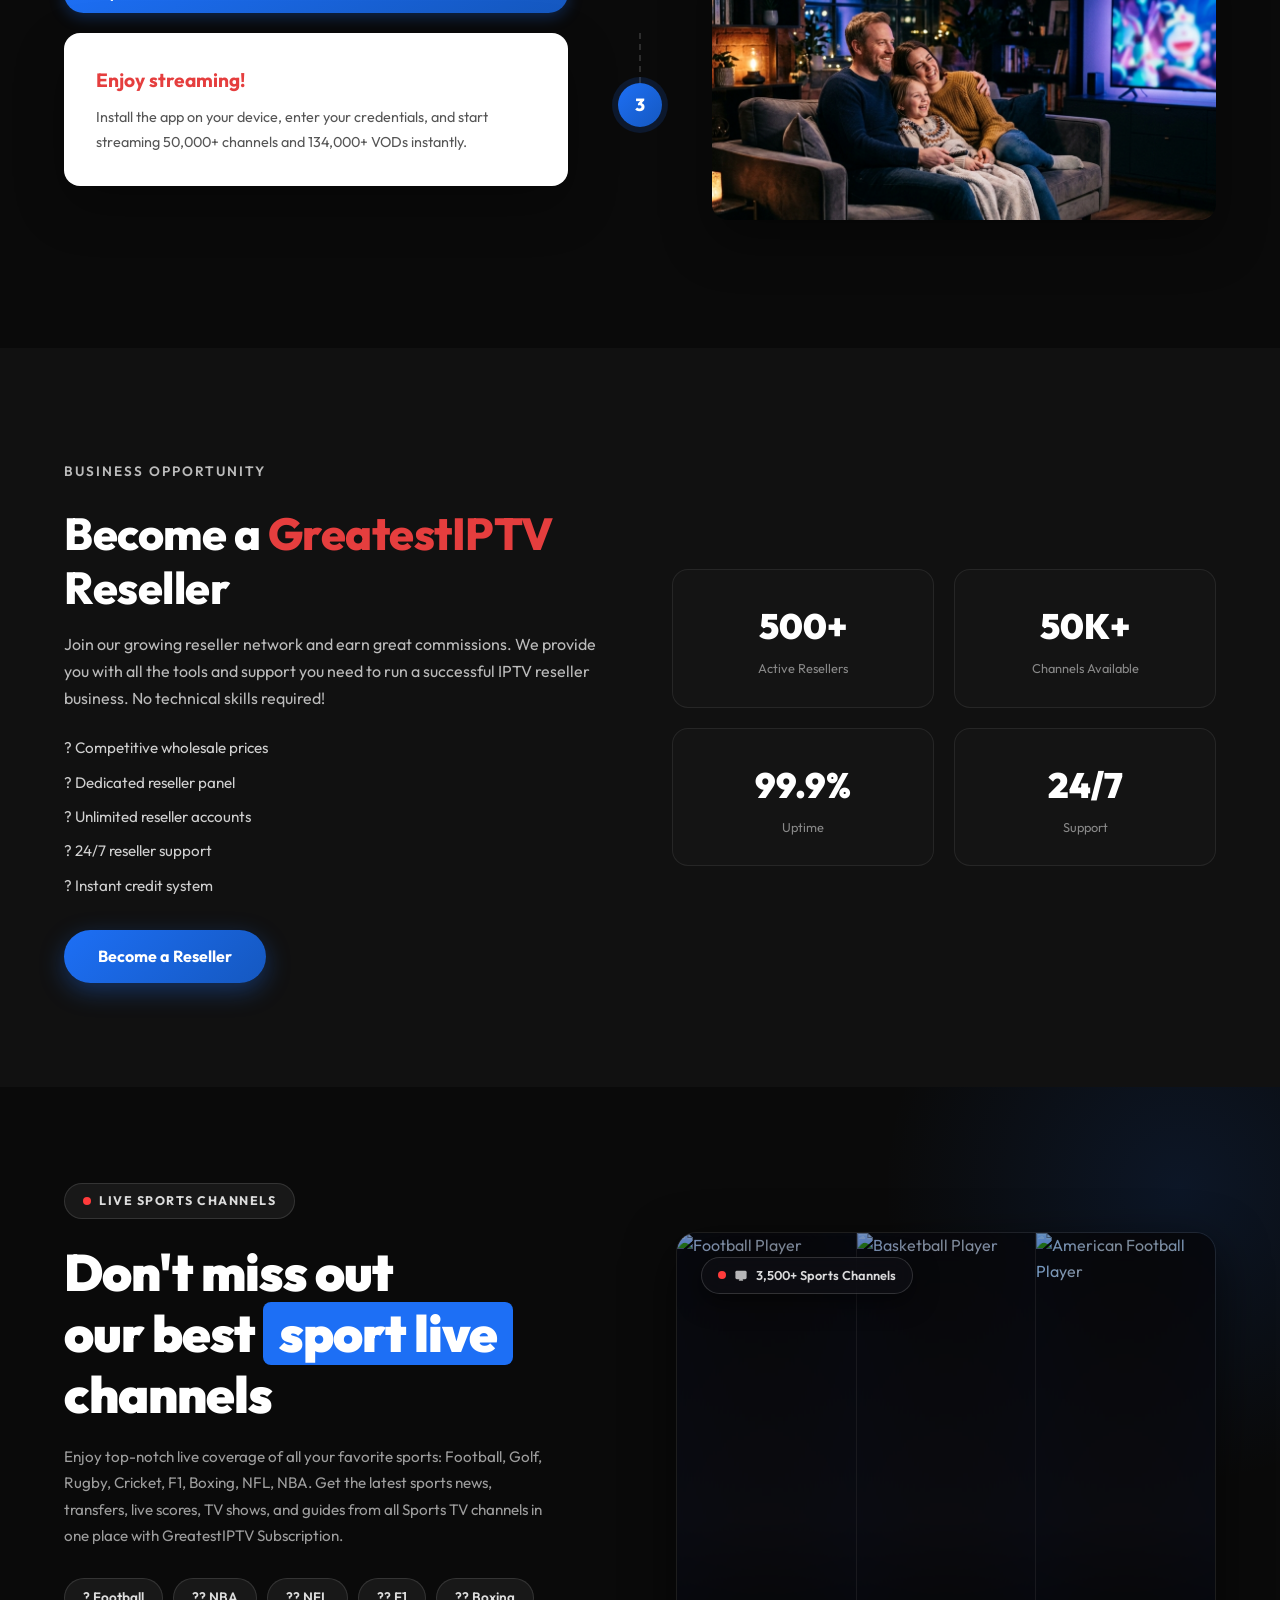
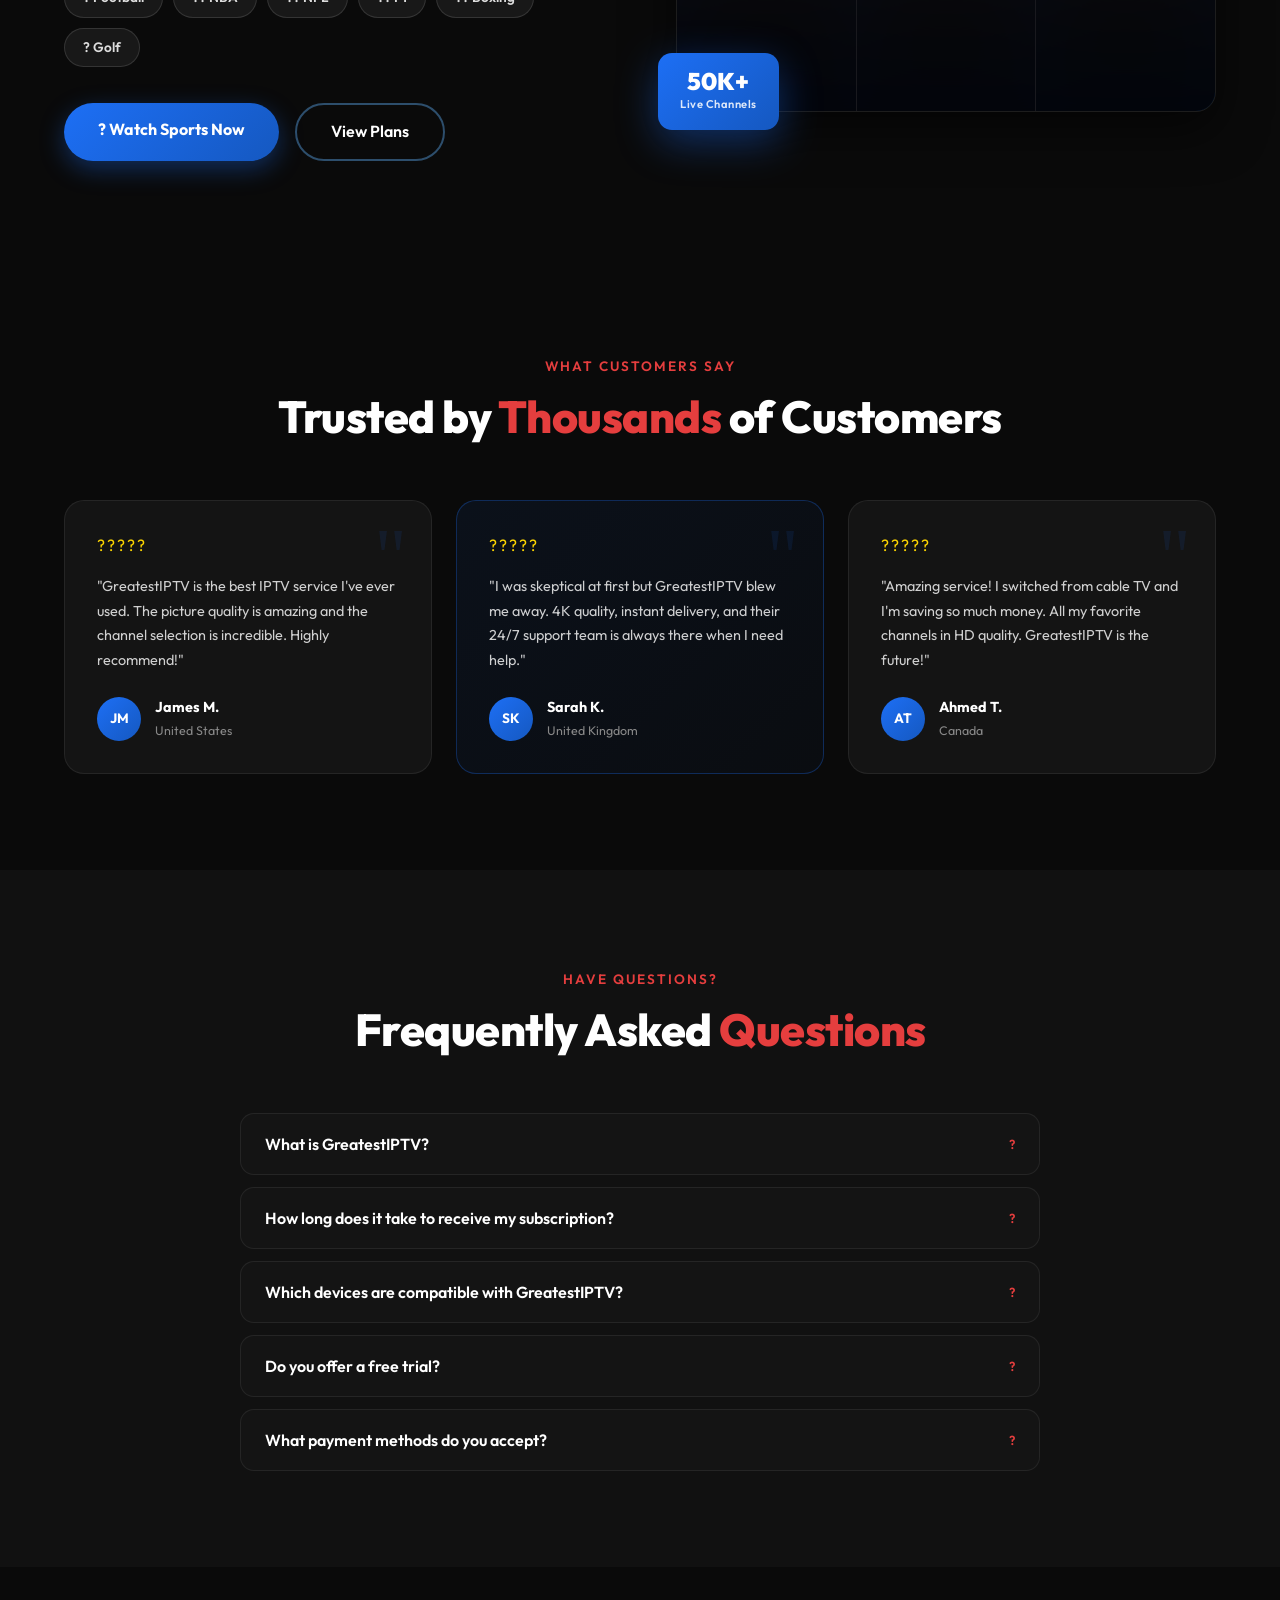
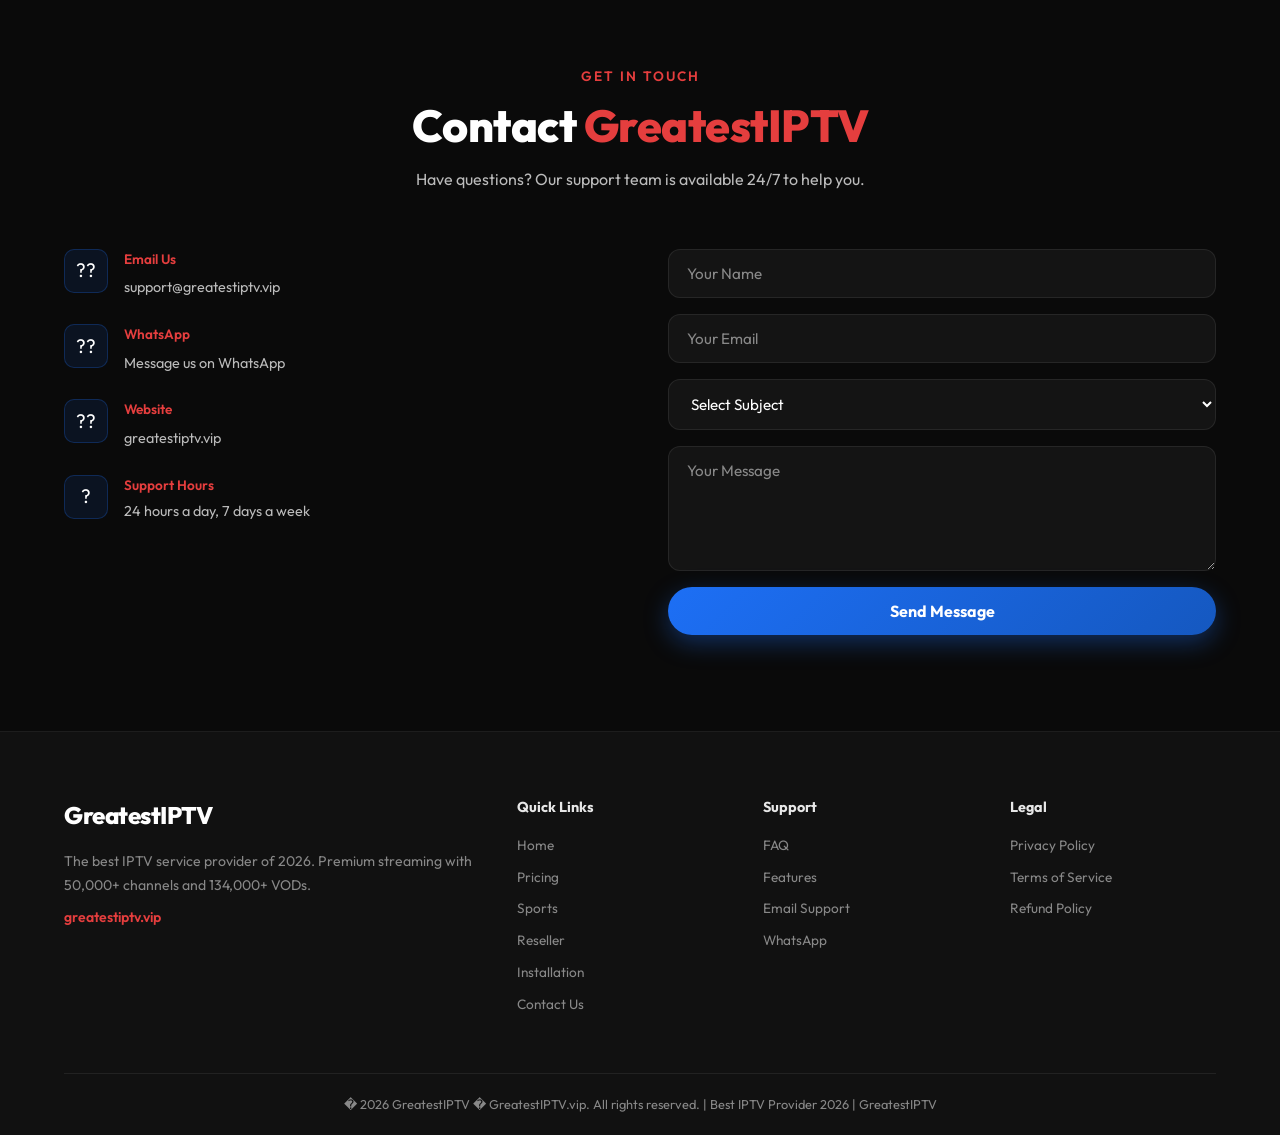
==== commit b77bac45: "Rebrand: Virtioraiptv -> GreatestIPTV | Update all HTML, CSS, XML, TXT files with new brand name, do" ====
--- a/index.html
+++ b/index.html
@@ -3,15 +3,15 @@
 <head>
   <meta charset="UTF-8" />
   <meta name="viewport" content="width=device-width, initial-scale=1.0" />
-  <title>Virtioraiptv � Best IPTV Service Provider 2026</title>
-  <meta name="description" content="Virtioraiptv offers the best IPTV subscription service in 2026. Access 50,000+ live channels, 134,000+ VODs in HD/4K. Compatible with all devices." />
-  <meta name="keywords" content="Virtioraiptv, IPTV subscription, best IPTV 2026, live channels, 4K streaming, IPTV provider" />
+  <title>GreatestIPTV � Best IPTV Service Provider 2026</title>
+  <meta name="description" content="GreatestIPTV offers the best IPTV subscription service in 2026. Access 50,000+ live channels, 134,000+ VODs in HD/4K. Compatible with all devices." />
+  <meta name="keywords" content="GreatestIPTV, IPTV subscription, best IPTV 2026, live channels, 4K streaming, IPTV provider" />
   <meta name="robots" content="index, follow" />
-  <link rel="canonical" href="https://www.virtioraiptv.vip/" />
+  <link rel="canonical" href="https://www.greatestiptv.vip/" />
   <!-- Open Graph -->
-  <meta property="og:title" content="Virtioraiptv � Best IPTV Service Provider 2026" />
-  <meta property="og:description" content="Join Virtioraiptv for 50,000+ channels, 134,000+ VODs, and 4K streaming. Try the best IPTV service today!" />
-  <meta property="og:url" content="https://www.virtioraiptv.vip/" />
+  <meta property="og:title" content="GreatestIPTV � Best IPTV Service Provider 2026" />
+  <meta property="og:description" content="Join GreatestIPTV for 50,000+ channels, 134,000+ VODs, and 4K streaming. Try the best IPTV service today!" />
+  <meta property="og:url" content="https://www.greatestiptv.vip/" />
   <meta property="og:type" content="website" />
   <link rel="preconnect" href="https://fonts.googleapis.com" />
   <link rel="preconnect" href="https://fonts.gstatic.com" crossorigin />
@@ -24,10 +24,10 @@
   {
     "@context": "https://schema.org",
     "@type": "Organization",
-    "name": "Virtioraiptv",
-    "url": "https://www.virtioraiptv.vip/",
-    "logo": "https://www.virtioraiptv.vip/favicon.svg",
-    "description": "Virtioraiptv offers the best IPTV subscription service in 2026. Access 50,000+ live channels, 134,000+ VODs in HD/4K.",
+    "name": "GreatestIPTV",
+    "url": "https://www.greatestiptv.vip/",
+    "logo": "https://www.greatestiptv.vip/favicon.svg",
+    "description": "GreatestIPTV offers the best IPTV subscription service in 2026. Access 50,000+ live channels, 134,000+ VODs in HD/4K.",
     "contactPoint": {
       "@type": "ContactPoint",
       "telephone": "+212 780-105923",
@@ -42,7 +42,7 @@
 <header class="navbar" id="navbar">
   <div class="nav-inner">
     <a href="index.html" class="logo" id="logo-link">
-      <span class="logo-text">Virtioraiptv</span>
+      <span class="logo-text">GreatestIPTV</span>
     </a>
     <nav class="nav-links" id="nav-links">
       <a href="index.html" class="nav-link active" id="nav-home">Home</a>
@@ -62,11 +62,11 @@
 <!-- ===== HERO ===== -->
 <section class="hero" id="home">
   <div class="hero-overlay"></div>
-  <img src="hero_banner.png" alt="Family watching Virtioraiptv streaming" class="hero-bg" />
+  <img src="hero_banner.png" alt="Family watching GreatestIPTV streaming" class="hero-bg" />
   <div class="hero-content">
     <div class="hero-badge">? #1 IPTV Provider 2026</div>
-    <h1 class="hero-title"><span class="accent">Virtioraiptv</span> � Service Provider for the Year <span class="accent">2026</span></h1>
-    <p class="hero-sub">Discover the best IPTV providers of 2026. Enjoy a wide selection of channels, high-definition streaming, and user-friendly packages at affordable prices. BUY IPTV with <strong>Virtioraiptv</strong>.</p>
+    <h1 class="hero-title"><span class="accent">GreatestIPTV</span> � Service Provider for the Year <span class="accent">2026</span></h1>
+    <p class="hero-sub">Discover the best IPTV providers of 2026. Enjoy a wide selection of channels, high-definition streaming, and user-friendly packages at affordable prices. BUY IPTV with <strong>GreatestIPTV</strong>.</p>
     <div class="hero-btns">
       <a href="#pricing" class="btn-primary" id="btn-hero-discover">Discover Our Subscriptions</a>
       <a href="#features" class="btn-ghost" id="btn-hero-learn">Learn More</a>
@@ -124,7 +124,7 @@
           <li>Fast streaming</li>
           <li>TV Guide (EPG)</li>
         </ul>
-        <a href="https://wa.me/212780105923?text=Hello%20Virtioraiptv,%20I%20want%20to%20order%20the%203%20Months%20plan" target="_blank" class="btn-price" id="btn-plan-3m">Get Started</a>
+        <a href="https://wa.me/212780105923?text=Hello%20GreatestIPTV,%20I%20want%20to%20order%20the%203%20Months%20plan" target="_blank" class="btn-price" id="btn-plan-3m">Get Started</a>
       </div>
 
       <!-- 12 Months (POPULAR) -->
@@ -148,7 +148,7 @@
           <li>Fast streaming</li>
           <li>TV Guide (EPG)</li>
         </ul>
-        <a href="https://wa.me/212780105923?text=Hello%20Virtioraiptv,%20I%20want%20to%20order%20the%2012%20Months%20plan" target="_blank" class="btn-price popular-btn" id="btn-plan-12m">Get Started</a>
+        <a href="https://wa.me/212780105923?text=Hello%20GreatestIPTV,%20I%20want%20to%20order%20the%2012%20Months%20plan" target="_blank" class="btn-price popular-btn" id="btn-plan-12m">Get Started</a>
       </div>
 
       <!-- 6 Months -->
@@ -168,7 +168,7 @@
           <li>Fast streaming</li>
           <li>TV Guide (EPG)</li>
         </ul>
-        <a href="https://wa.me/212780105923?text=Hello%20Virtioraiptv,%20I%20want%20to%20order%20the%206%20Months%20plan" target="_blank" class="btn-price" id="btn-plan-6m">Get Started</a>
+        <a href="https://wa.me/212780105923?text=Hello%20GreatestIPTV,%20I%20want%20to%20order%20the%206%20Months%20plan" target="_blank" class="btn-price" id="btn-plan-6m">Get Started</a>
       </div>
     </div>
   </div>
@@ -325,7 +325,7 @@
   <div class="container">
     <div class="section-header">
       <p class="section-tag">Everything Included</p>
-      <h2 class="section-title"><span class="accent">Virtioraiptv</span> IPTV � What You Get</h2>
+      <h2 class="section-title"><span class="accent">GreatestIPTV</span> IPTV � What You Get</h2>
     </div>
     <div class="checklist-grid">
       <div class="check-item">
@@ -391,14 +391,14 @@
           <div class="step-line"></div>
         </div>
         <div class="step-image right">
-          <img src="man_watching.png" alt="Man choosing Virtioraiptv plan" />
+          <img src="man_watching.png" alt="Man choosing GreatestIPTV plan" />
         </div>
       </div>
 
       <!-- Step 2 -->
       <div class="step-row reverse" id="step-2">
         <div class="step-image left">
-          <img src="woman_ordering.png" alt="Woman ordering Virtioraiptv subscription" />
+          <img src="woman_ordering.png" alt="Woman ordering GreatestIPTV subscription" />
         </div>
         <div class="step-connector">
           <div class="step-line top"></div>
@@ -428,7 +428,7 @@
           <div class="step-dot">3</div>
         </div>
         <div class="step-image right">
-          <img src="hero_banner.png" alt="Family enjoying Virtioraiptv" />
+          <img src="hero_banner.png" alt="Family enjoying GreatestIPTV" />
         </div>
       </div>
     </div>
@@ -441,7 +441,7 @@
     <div class="reseller-inner">
       <div class="reseller-text">
         <p class="section-tag">Business Opportunity</p>
-        <h2 class="section-title">Become a <span class="accent">Virtioraiptv</span> Reseller</h2>
+        <h2 class="section-title">Become a <span class="accent">GreatestIPTV</span> Reseller</h2>
         <p>Join our growing reseller network and earn great commissions. We provide you with all the tools and support you need to run a successful IPTV reseller business. No technical skills required!</p>
         <ul class="reseller-perks">
           <li>? Competitive wholesale prices</li>
@@ -492,7 +492,7 @@
           Enjoy top-notch live coverage of all your favorite sports: Football, Golf,
           Rugby, Cricket, F1, Boxing, NFL, NBA. Get the latest sports news,
           transfers, live scores, TV shows, and guides from all Sports TV
-          channels in one place with Virtioraiptv Subscription.
+          channels in one place with GreatestIPTV Subscription.
         </p>
         <div class="sports-pills">
           <span class="sport-pill" id="pill-football">? Football</span>
@@ -556,7 +556,7 @@
     <div class="testimonials-grid">
       <div class="testimonial-card">
         <div class="stars">?????</div>
-        <p>"Virtioraiptv is the best IPTV service I've ever used. The picture quality is amazing and the channel selection is incredible. Highly recommend!"</p>
+        <p>"GreatestIPTV is the best IPTV service I've ever used. The picture quality is amazing and the channel selection is incredible. Highly recommend!"</p>
         <div class="reviewer">
           <div class="reviewer-avatar">JM</div>
           <div><strong>James M.</strong><span>United States</span></div>
@@ -564,7 +564,7 @@
       </div>
       <div class="testimonial-card featured">
         <div class="stars">?????</div>
-        <p>"I was skeptical at first but Virtioraiptv blew me away. 4K quality, instant delivery, and their 24/7 support team is always there when I need help."</p>
+        <p>"I was skeptical at first but GreatestIPTV blew me away. 4K quality, instant delivery, and their 24/7 support team is always there when I need help."</p>
         <div class="reviewer">
           <div class="reviewer-avatar">SK</div>
           <div><strong>Sarah K.</strong><span>United Kingdom</span></div>
@@ -572,7 +572,7 @@
       </div>
       <div class="testimonial-card">
         <div class="stars">?????</div>
-        <p>"Amazing service! I switched from cable TV and I'm saving so much money. All my favorite channels in HD quality. Virtioraiptv is the future!"</p>
+        <p>"Amazing service! I switched from cable TV and I'm saving so much money. All my favorite channels in HD quality. GreatestIPTV is the future!"</p>
         <div class="reviewer">
           <div class="reviewer-avatar">AT</div>
           <div><strong>Ahmed T.</strong><span>Canada</span></div>
@@ -592,10 +592,10 @@
     <div class="faq-list">
       <div class="faq-item" id="faq-1">
         <button class="faq-question" onclick="toggleFaq(this)">
-          What is Virtioraiptv? <span class="faq-arrow">?</span>
+          What is GreatestIPTV? <span class="faq-arrow">?</span>
         </button>
         <div class="faq-answer">
-          <p>Virtioraiptv is a premium IPTV service provider offering over 50,000 live channels and 134,000+ VODs in HD and 4K quality. Compatible with all devices including Smart TVs, smartphones, tablets, and more.</p>
+          <p>GreatestIPTV is a premium IPTV service provider offering over 50,000 live channels and 134,000+ VODs in HD and 4K quality. Compatible with all devices including Smart TVs, smartphones, tablets, and more.</p>
         </div>
       </div>
       <div class="faq-item" id="faq-2">
@@ -608,10 +608,10 @@
       </div>
       <div class="faq-item" id="faq-3">
         <button class="faq-question" onclick="toggleFaq(this)">
-          Which devices are compatible with Virtioraiptv? <span class="faq-arrow">?</span>
+          Which devices are compatible with GreatestIPTV? <span class="faq-arrow">?</span>
         </button>
         <div class="faq-answer">
-          <p>Virtioraiptv works on Amazon Fire TV Stick, Apple devices (iPhone, iPad, Apple TV), Samsung Smart TVs, LG Smart TVs, Android TV boxes, IPTV decoders, and any device with an internet connection.</p>
+          <p>GreatestIPTV works on Amazon Fire TV Stick, Apple devices (iPhone, iPad, Apple TV), Samsung Smart TVs, LG Smart TVs, Android TV boxes, IPTV decoders, and any device with an internet connection.</p>
         </div>
       </div>
       <div class="faq-item" id="faq-4">
@@ -619,7 +619,7 @@
           Do you offer a free trial? <span class="faq-arrow">?</span>
         </button>
         <div class="faq-answer">
-          <p>Yes! We offer a free trial so you can experience Virtioraiptv before committing to a subscription. Contact us via WhatsApp or email to request your free trial access.</p>
+          <p>Yes! We offer a free trial so you can experience GreatestIPTV before committing to a subscription. Contact us via WhatsApp or email to request your free trial access.</p>
         </div>
       </div>
       <div class="faq-item" id="faq-5">
@@ -639,7 +639,7 @@
   <div class="container">
     <div class="section-header">
       <p class="section-tag">Get In Touch</p>
-      <h2 class="section-title">Contact <span class="accent">Virtioraiptv</span></h2>
+      <h2 class="section-title">Contact <span class="accent">GreatestIPTV</span></h2>
       <p class="section-desc">Have questions? Our support team is available 24/7 to help you.</p>
     </div>
     <div class="contact-inner">
@@ -648,7 +648,7 @@
           <div class="contact-icon">??</div>
           <div>
             <h4>Email Us</h4>
-            <a href="mailto:support@virtioraiptv.vip" id="link-email">support@virtioraiptv.vip</a>
+            <a href="mailto:support@greatestiptv.vip" id="link-email">support@greatestiptv.vip</a>
           </div>
         </div>
         <div class="contact-item">
@@ -662,7 +662,7 @@
           <div class="contact-icon">??</div>
           <div>
             <h4>Website</h4>
-            <a href="https://www.virtioraiptv.vip" id="link-website">virtioraiptv.vip</a>
+            <a href="https://www.greatestiptv.vip" id="link-website">greatestiptv.vip</a>
           </div>
         </div>
         <div class="contact-item">
@@ -705,10 +705,10 @@
     <div class="footer-grid">
       <div class="footer-brand">
         <a href="#home" class="logo">
-          <span class="logo-text">Virtioraiptv</span>
+          <span class="logo-text">GreatestIPTV</span>
         </a>
         <p>The best IPTV service provider of 2026. Premium streaming with 50,000+ channels and 134,000+ VODs.</p>
-        <p class="footer-domain">virtioraiptv.vip</p>
+        <p class="footer-domain">greatestiptv.vip</p>
       </div>
       <div class="footer-links">
         <h4>Quick Links</h4>
@@ -723,7 +723,7 @@
         <h4>Support</h4>
         <a href="#faq" id="footer-faq">FAQ</a>
         <a href="#features" id="footer-features">Features</a>
-        <a href="mailto:support@virtioraiptv.vip" id="footer-email">Email Support</a>
+        <a href="mailto:support@greatestiptv.vip" id="footer-email">Email Support</a>
         <a href="https://wa.me/212780105923" target="_blank" id="footer-wa">WhatsApp</a>
       </div>
       <div class="footer-links">
@@ -734,7 +734,7 @@
       </div>
     </div>
     <div class="footer-bottom">
-      <p>� 2026 Virtioraiptv � virtioraiptv.vip. All rights reserved. | Best IPTV Provider 2026 | Virtioraiptv</p>
+      <p>� 2026 GreatestIPTV � GreatestIPTV.vip. All rights reserved. | Best IPTV Provider 2026 | GreatestIPTV</p>
     </div>
   </div>
 </footer>
--- a/style.css
+++ b/style.css
@@ -1,8 +1,8 @@
-/* ===== RESET & BASE ===== */
+﻿/* ===== RESET & BASE ===== */
 *, *::before, *::after { box-sizing: border-box; margin: 0; padding: 0; }
 
 :root {
-  /* ── virtioraiptv Brand Palette: Blue · Red · White ── */
+  /* ── GreatestIPTV Brand Palette: Blue · Red · White ── */
   --red:          #e53e3e;   /* primary accent (Red)     */
   --red-dark:     #c53030;   /* primary hover (Dark Red) */
   --red-light:    #fc8181;   /* primary light (Light Red)*/
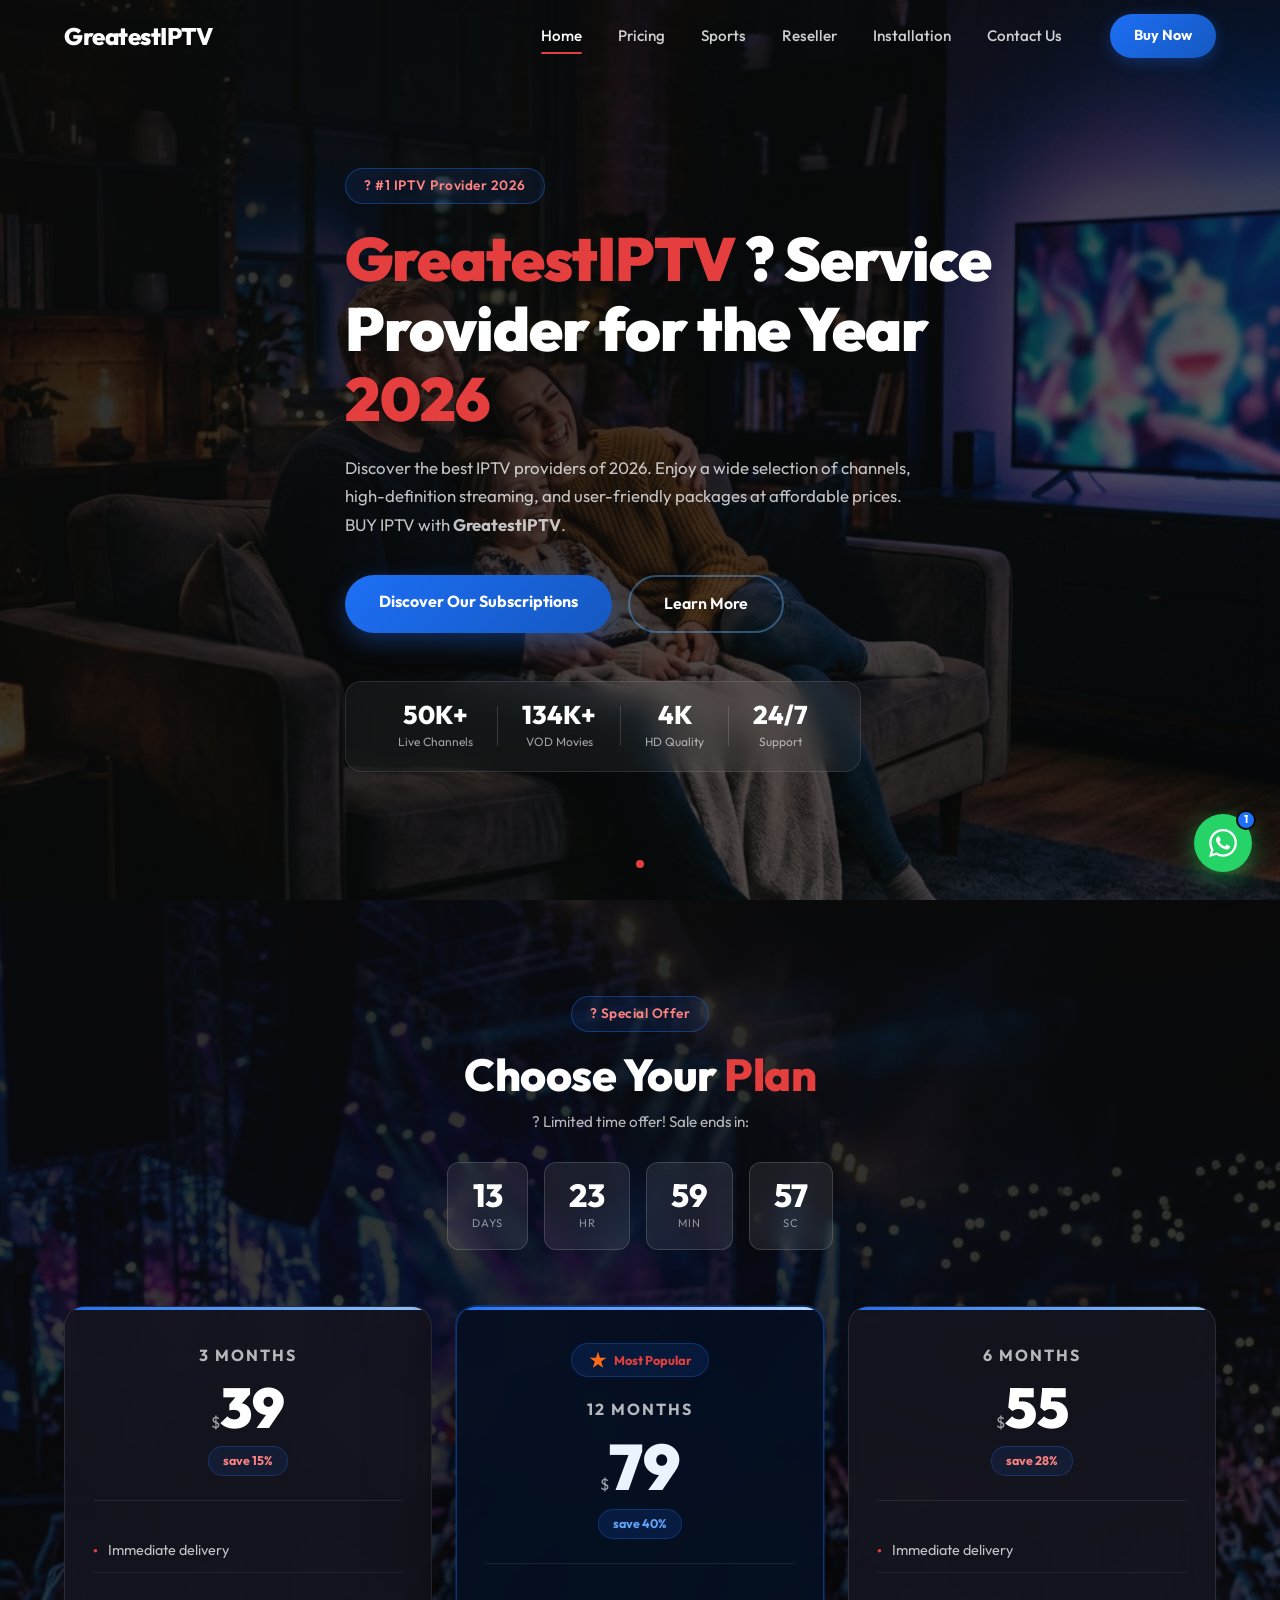
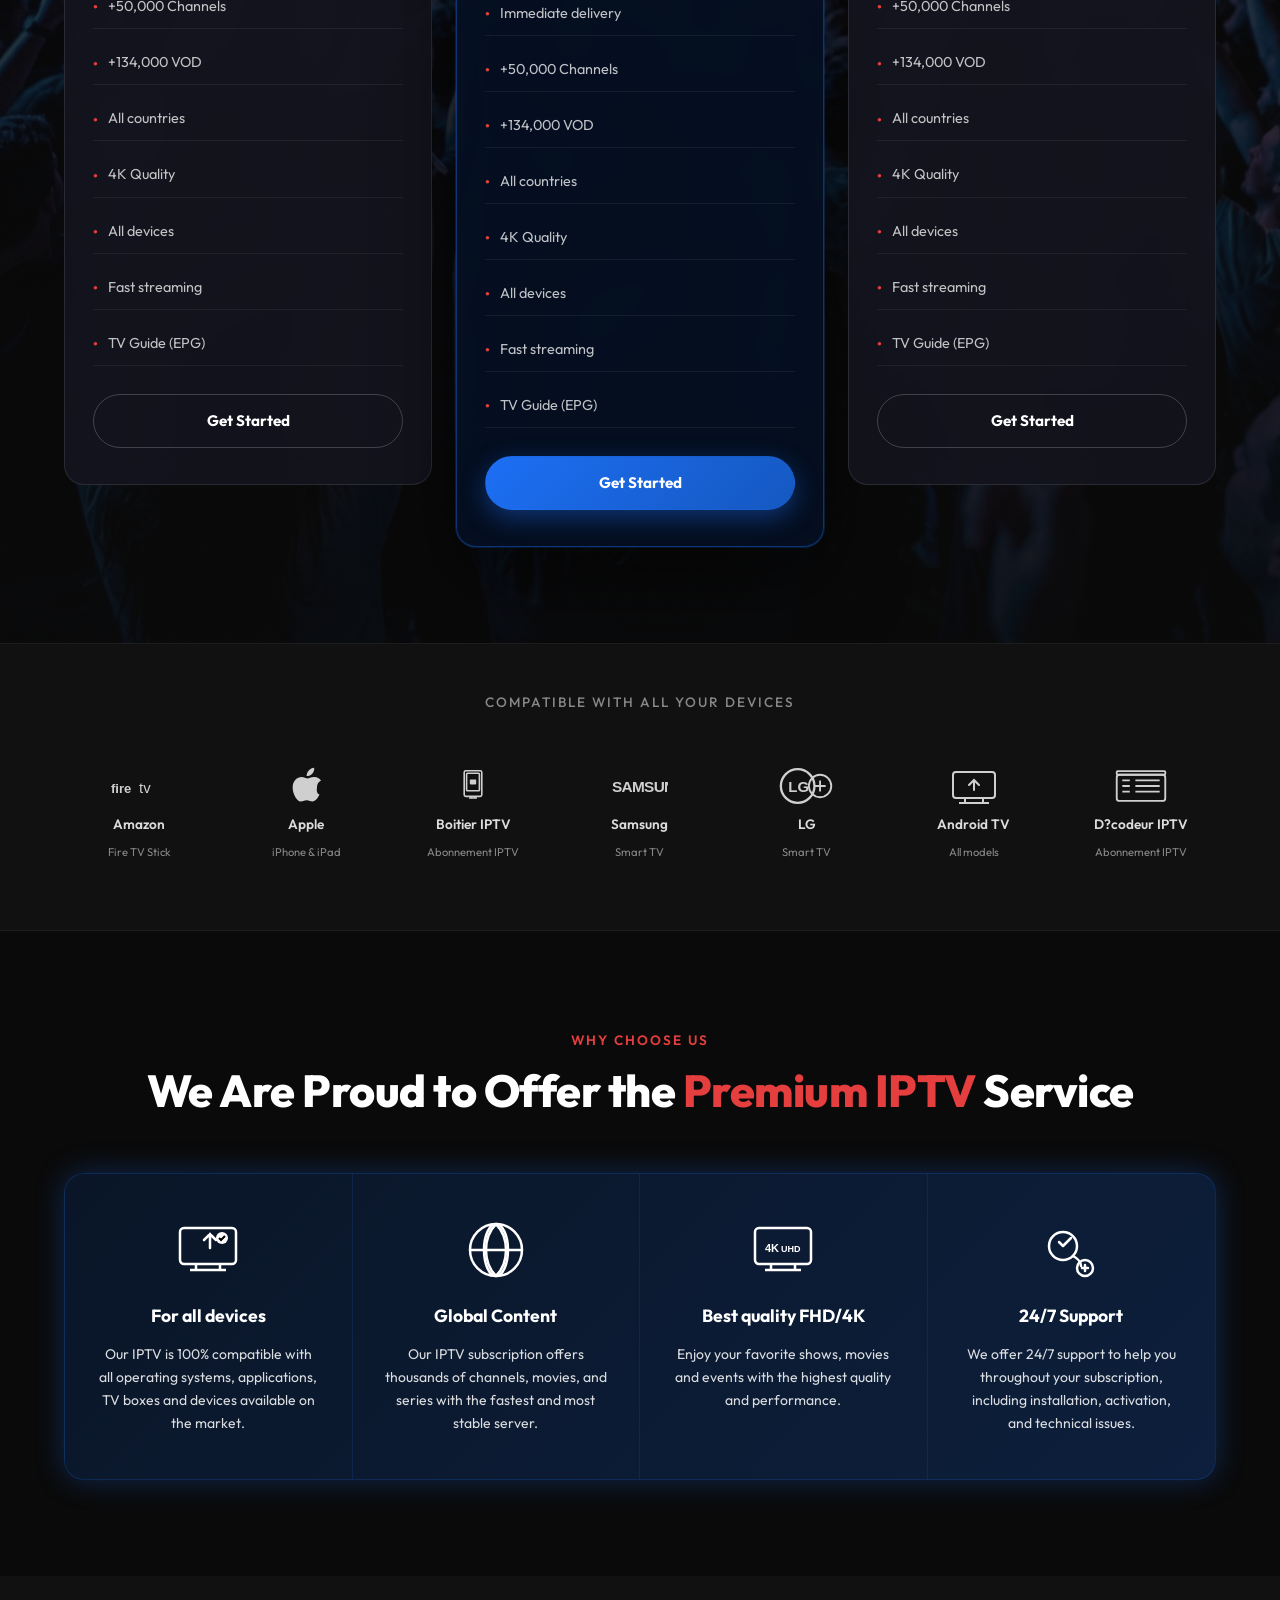
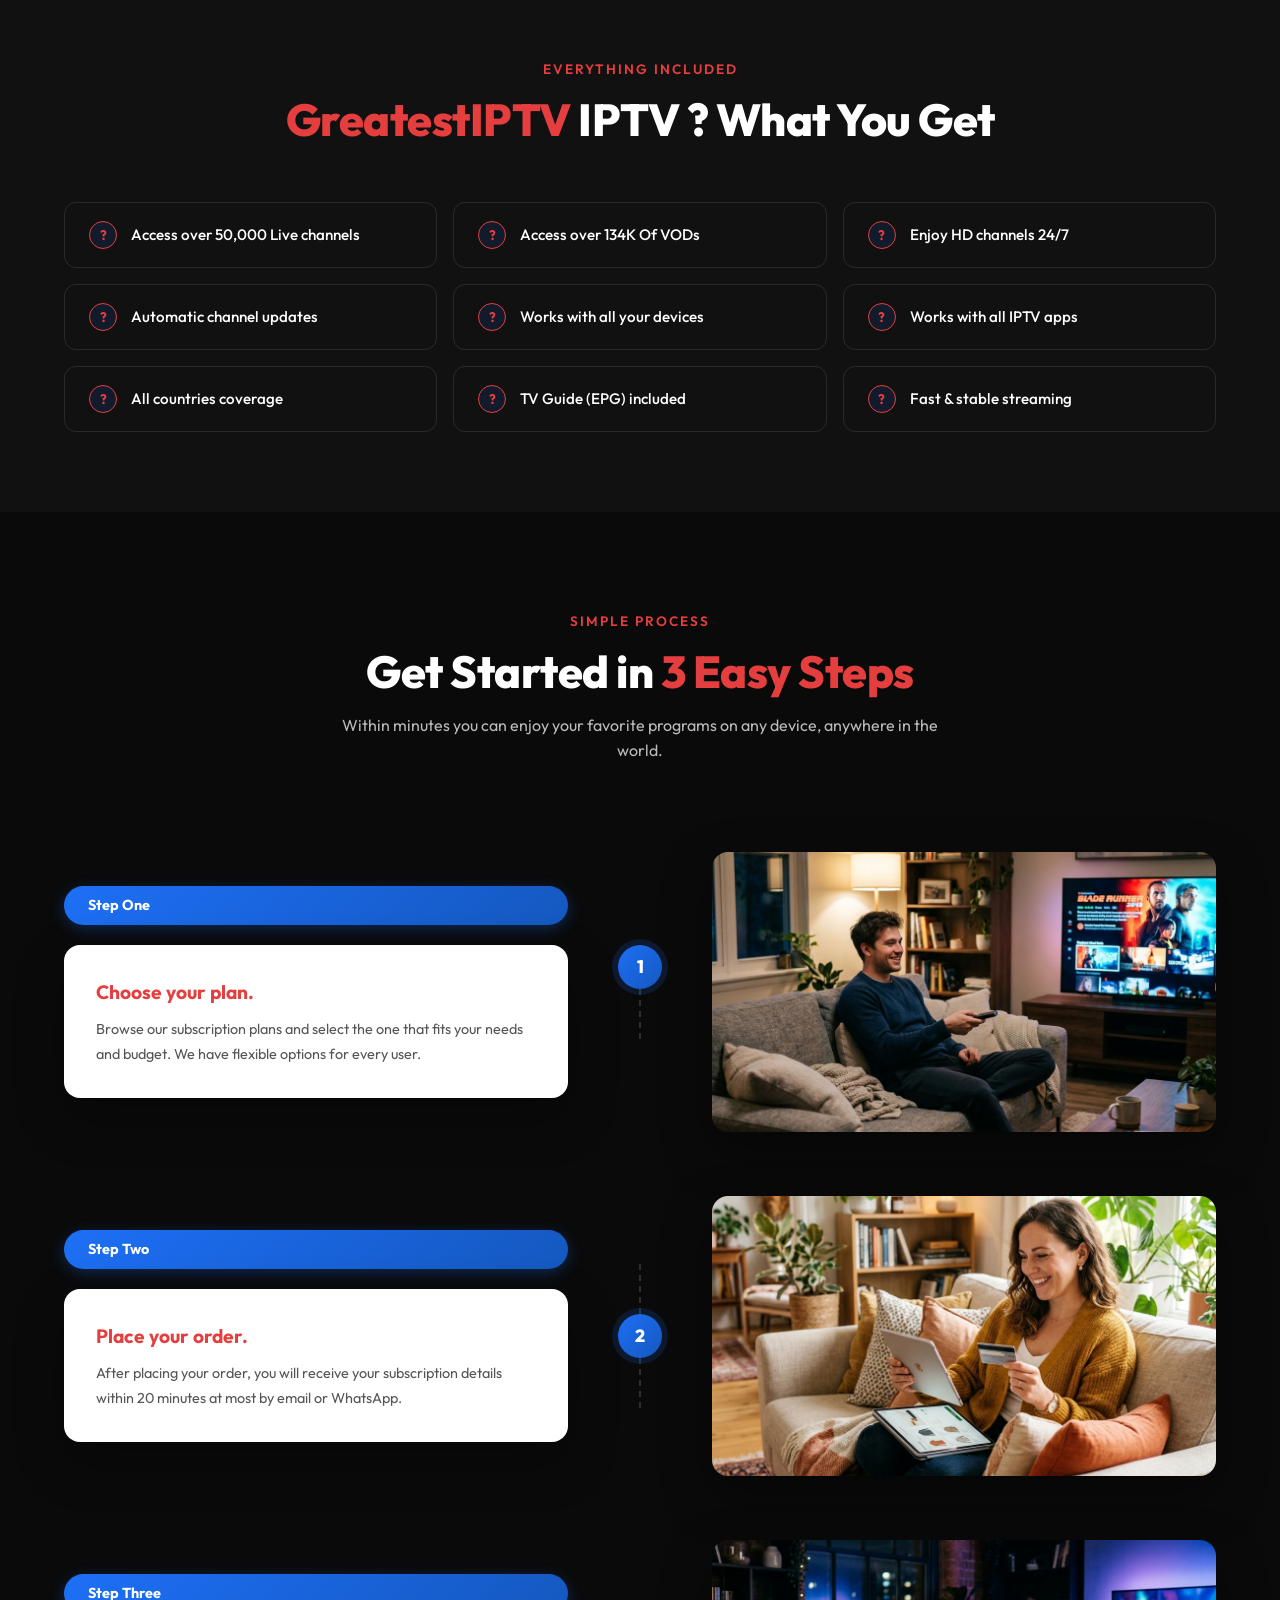
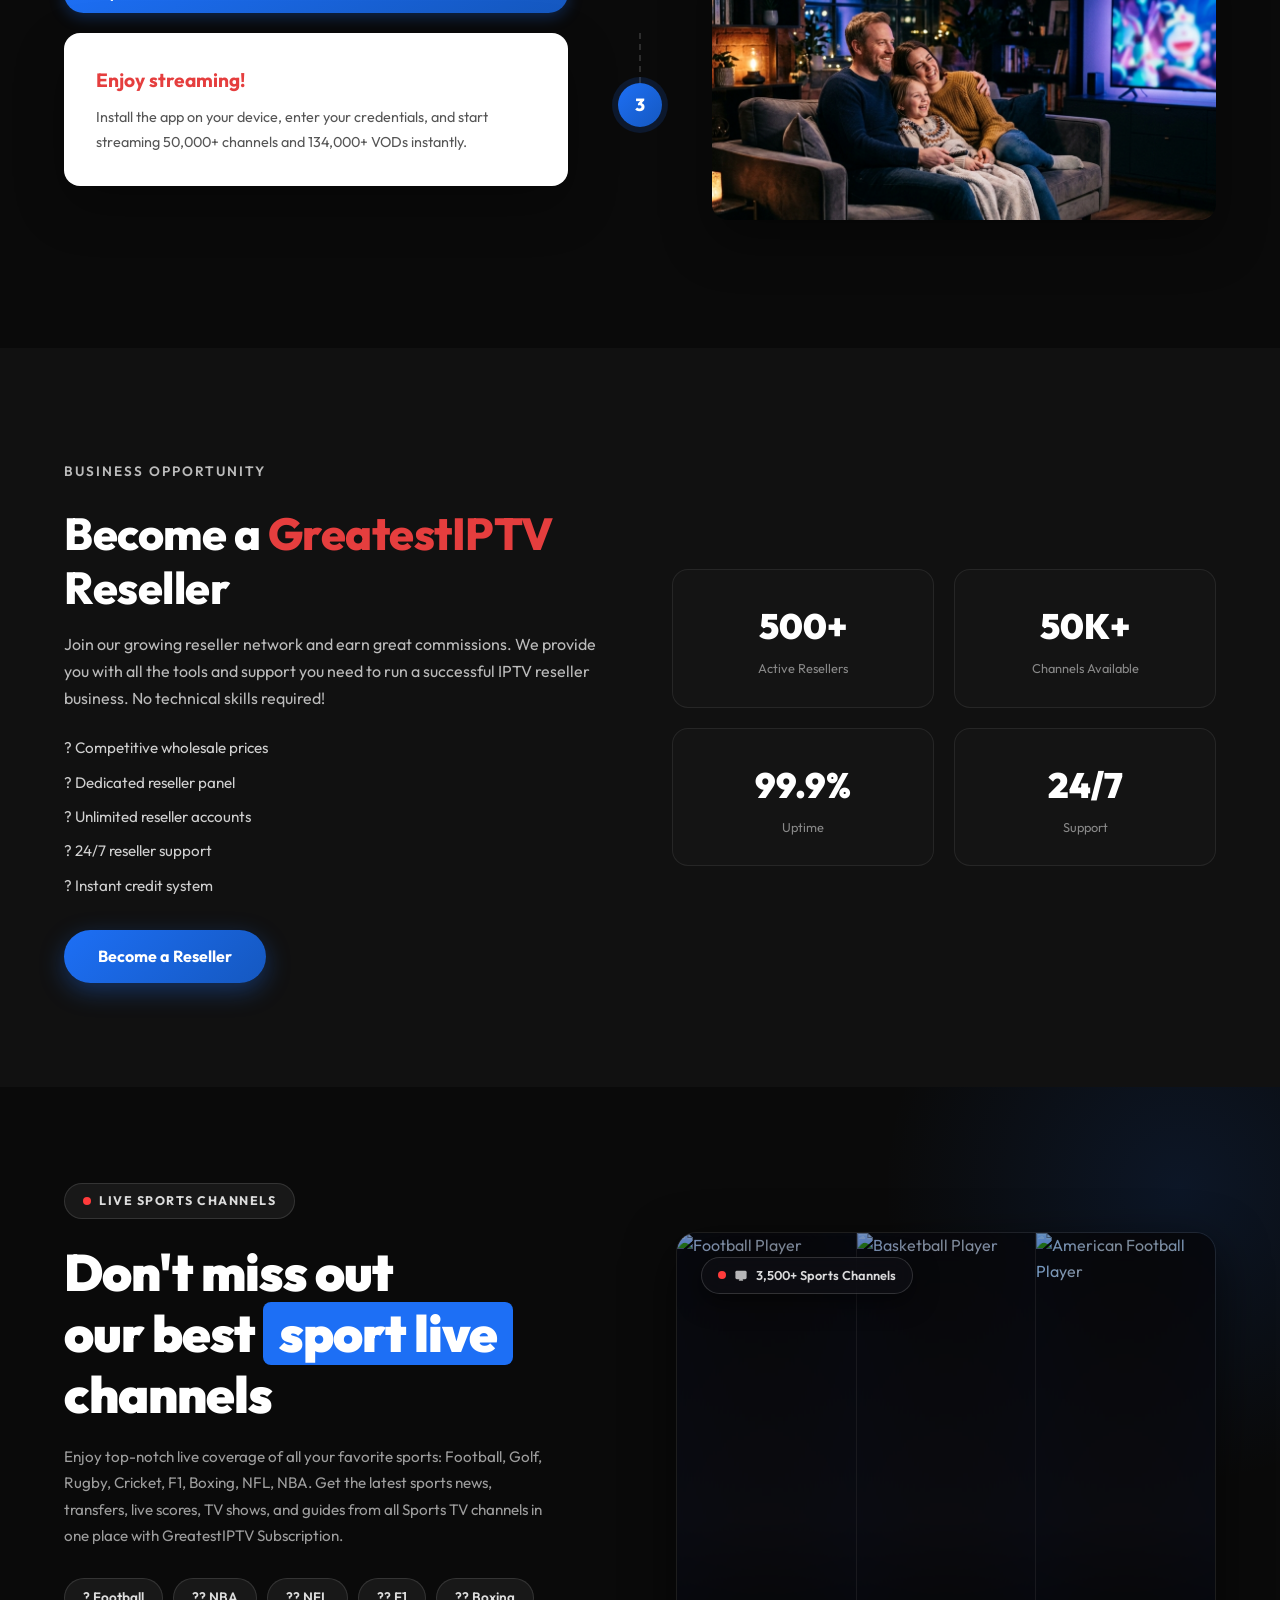
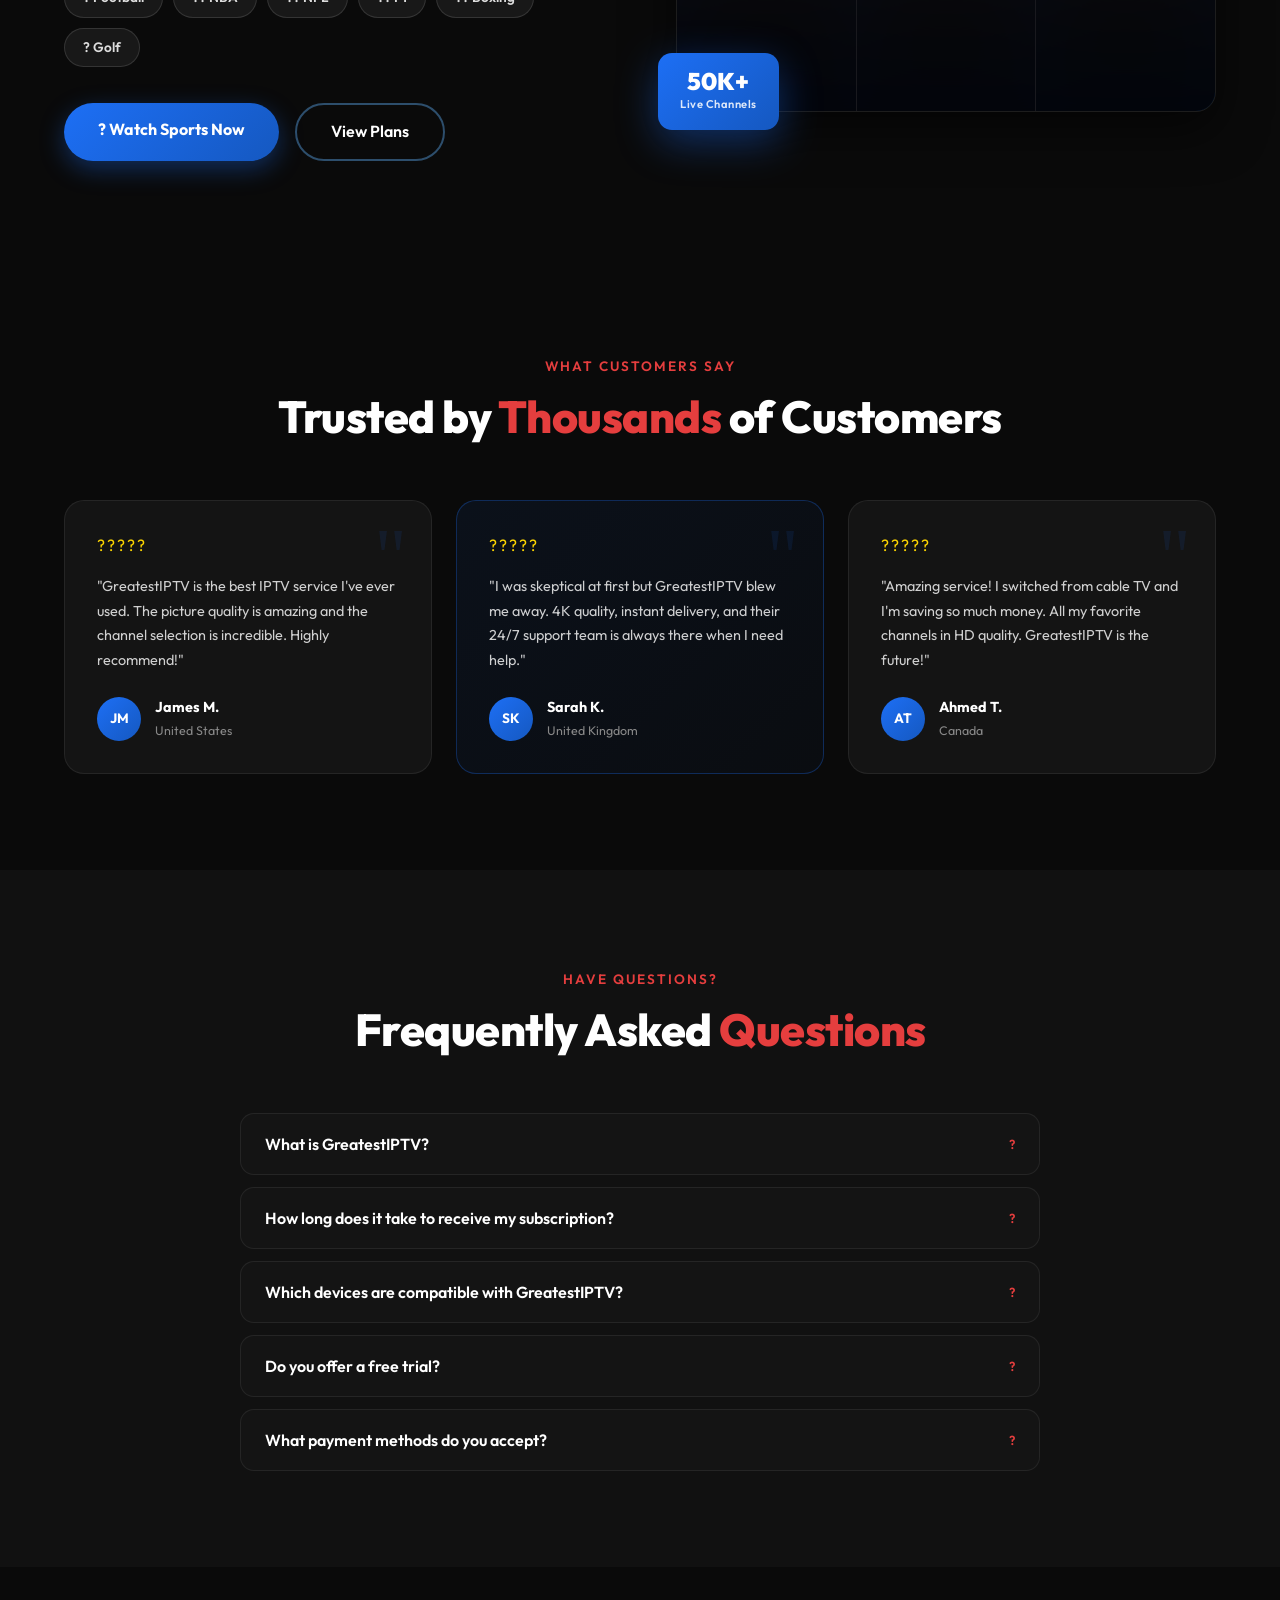
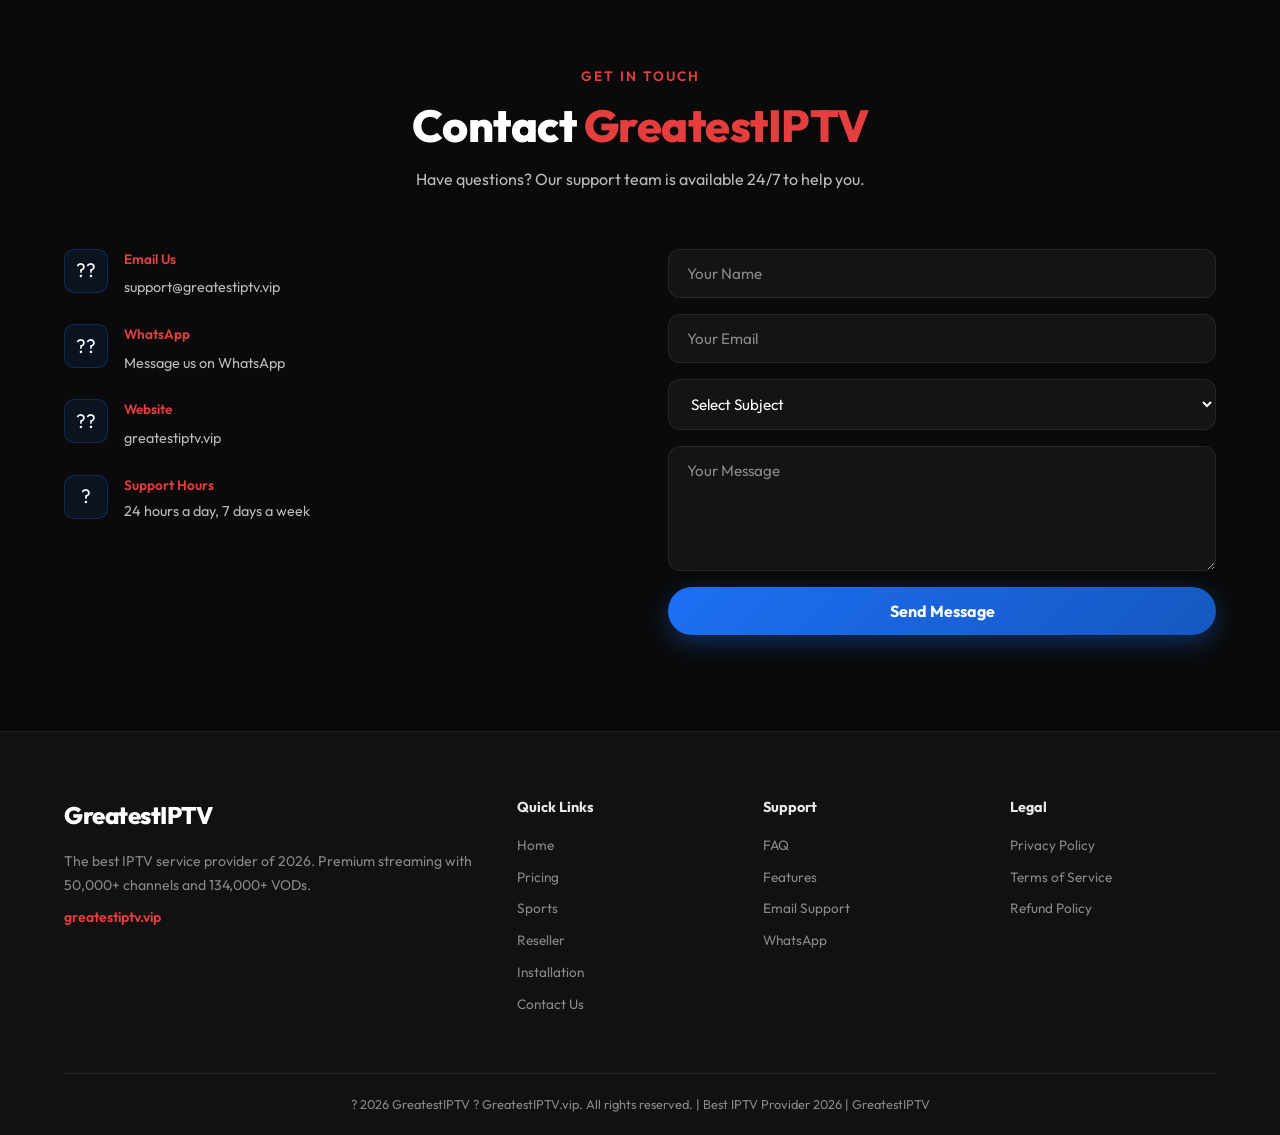
==== commit 2c18a0f8: "fix: update canonical URLs to match actual domain (greatest-iptv.vip)" ====
--- a/index.html
+++ b/index.html
@@ -1,17 +1,17 @@
-﻿<!DOCTYPE html>
+<!DOCTYPE html>
 <html lang="en">
 <head>
   <meta charset="UTF-8" />
   <meta name="viewport" content="width=device-width, initial-scale=1.0" />
-  <title>GreatestIPTV � Best IPTV Service Provider 2026</title>
+  <title>GreatestIPTV ? Best IPTV Service Provider 2026</title>
   <meta name="description" content="GreatestIPTV offers the best IPTV subscription service in 2026. Access 50,000+ live channels, 134,000+ VODs in HD/4K. Compatible with all devices." />
   <meta name="keywords" content="GreatestIPTV, IPTV subscription, best IPTV 2026, live channels, 4K streaming, IPTV provider" />
   <meta name="robots" content="index, follow" />
-  <link rel="canonical" href="https://www.greatestiptv.vip/" />
+  <link rel="canonical" href="https://www.greatest-iptv.vip/" />
   <!-- Open Graph -->
-  <meta property="og:title" content="GreatestIPTV � Best IPTV Service Provider 2026" />
+  <meta property="og:title" content="GreatestIPTV ? Best IPTV Service Provider 2026" />
   <meta property="og:description" content="Join GreatestIPTV for 50,000+ channels, 134,000+ VODs, and 4K streaming. Try the best IPTV service today!" />
-  <meta property="og:url" content="https://www.greatestiptv.vip/" />
+  <meta property="og:url" content="https://www.greatest-iptv.vip/" />
   <meta property="og:type" content="website" />
   <link rel="preconnect" href="https://fonts.googleapis.com" />
   <link rel="preconnect" href="https://fonts.gstatic.com" crossorigin />
@@ -25,8 +25,8 @@
     "@context": "https://schema.org",
     "@type": "Organization",
     "name": "GreatestIPTV",
-    "url": "https://www.greatestiptv.vip/",
-    "logo": "https://www.greatestiptv.vip/favicon.svg",
+    "url": "https://www.greatest-iptv.vip/",
+    "logo": "https://www.greatest-iptv.vip/favicon.svg",
     "description": "GreatestIPTV offers the best IPTV subscription service in 2026. Access 50,000+ live channels, 134,000+ VODs in HD/4K.",
     "contactPoint": {
       "@type": "ContactPoint",
@@ -65,7 +65,7 @@
   <img src="hero_banner.png" alt="Family watching GreatestIPTV streaming" class="hero-bg" />
   <div class="hero-content">
     <div class="hero-badge">? #1 IPTV Provider 2026</div>
-    <h1 class="hero-title"><span class="accent">GreatestIPTV</span> � Service Provider for the Year <span class="accent">2026</span></h1>
+    <h1 class="hero-title"><span class="accent">GreatestIPTV</span> ? Service Provider for the Year <span class="accent">2026</span></h1>
     <p class="hero-sub">Discover the best IPTV providers of 2026. Enjoy a wide selection of channels, high-definition streaming, and user-friendly packages at affordable prices. BUY IPTV with <strong>GreatestIPTV</strong>.</p>
     <div class="hero-btns">
       <a href="#pricing" class="btn-primary" id="btn-hero-discover">Discover Our Subscriptions</a>
@@ -252,7 +252,7 @@
             <rect x="4" y="4" width="52" height="4" rx="1"/>
           </svg>
         </div>
-        <span class="device-name">D�codeur IPTV</span>
+        <span class="device-name">D?codeur IPTV</span>
         <span class="device-sub">Abonnement IPTV</span>
       </div>
     </div>
@@ -325,7 +325,7 @@
   <div class="container">
     <div class="section-header">
       <p class="section-tag">Everything Included</p>
-      <h2 class="section-title"><span class="accent">GreatestIPTV</span> IPTV � What You Get</h2>
+      <h2 class="section-title"><span class="accent">GreatestIPTV</span> IPTV ? What You Get</h2>
     </div>
     <div class="checklist-grid">
       <div class="check-item">
@@ -734,7 +734,7 @@
       </div>
     </div>
     <div class="footer-bottom">
-      <p>� 2026 GreatestIPTV � GreatestIPTV.vip. All rights reserved. | Best IPTV Provider 2026 | GreatestIPTV</p>
+      <p>? 2026 GreatestIPTV ? GreatestIPTV.vip. All rights reserved. | Best IPTV Provider 2026 | GreatestIPTV</p>
     </div>
   </div>
 </footer>
